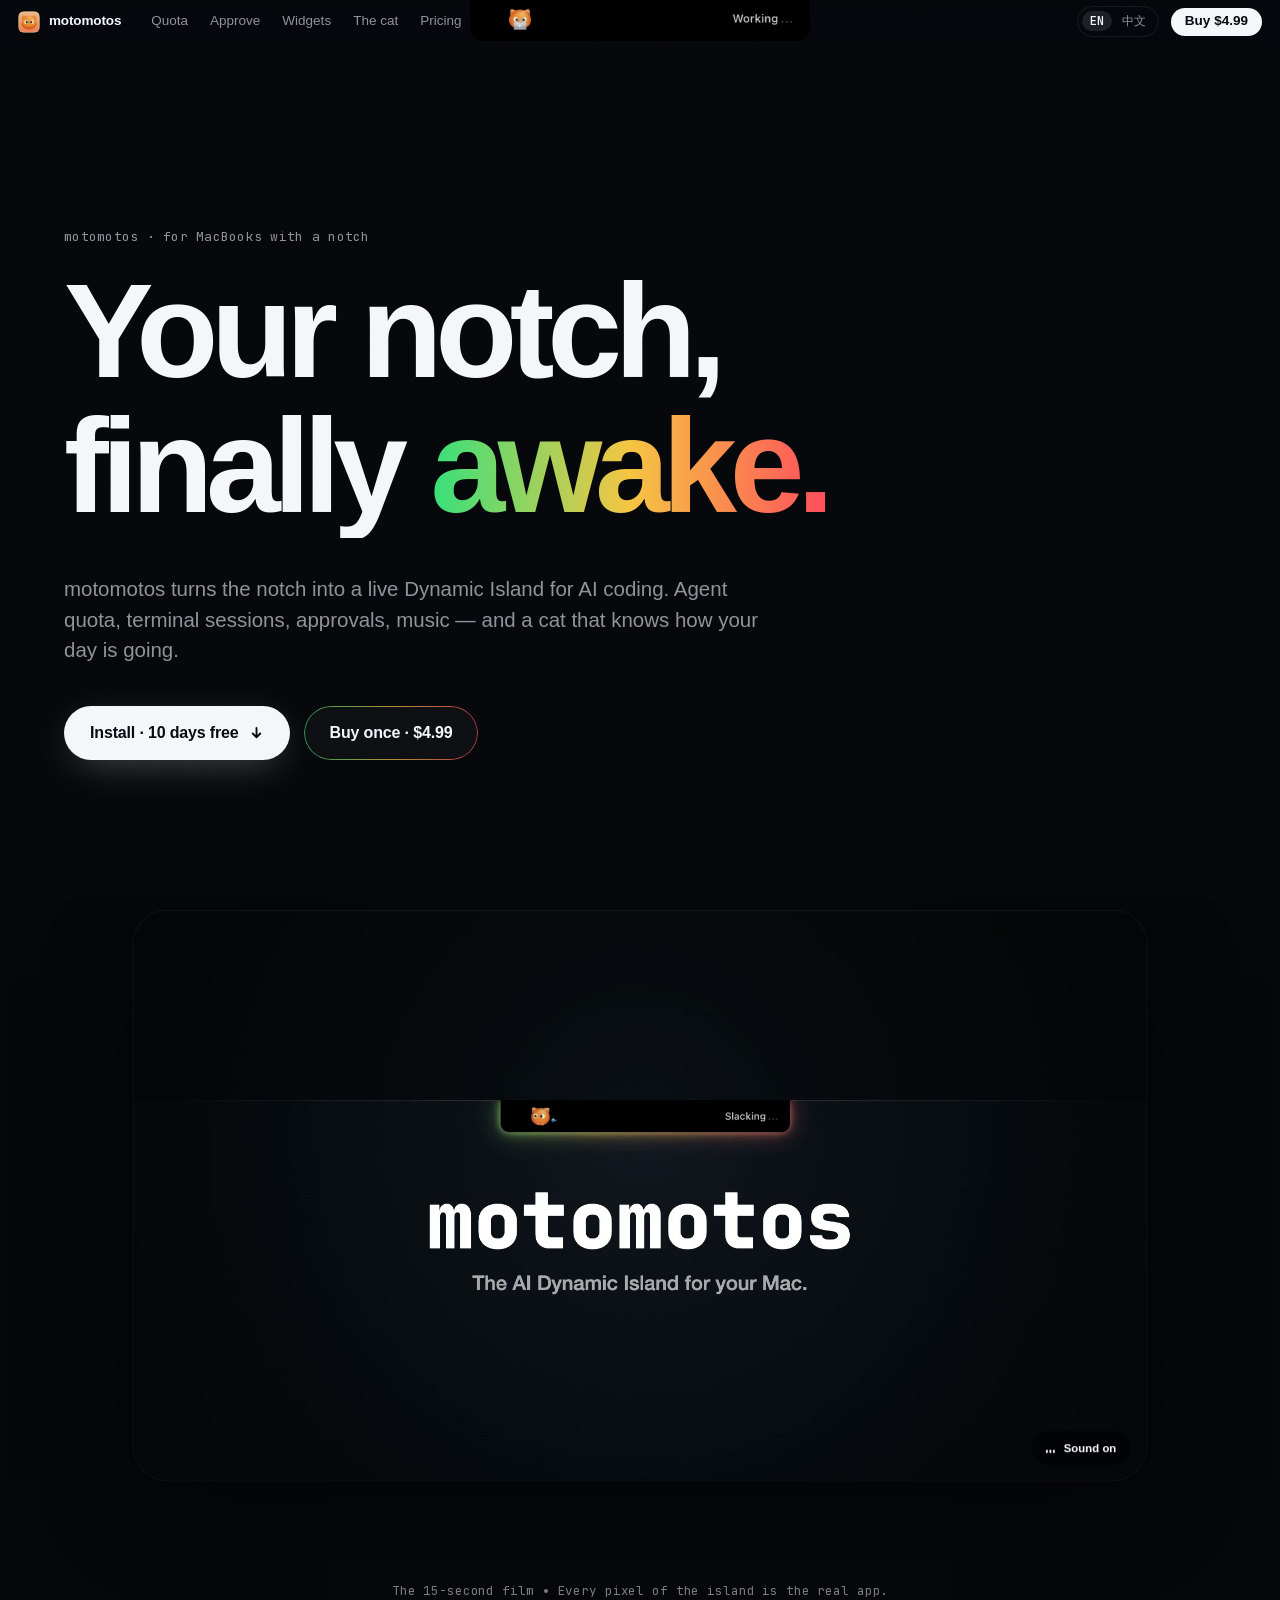
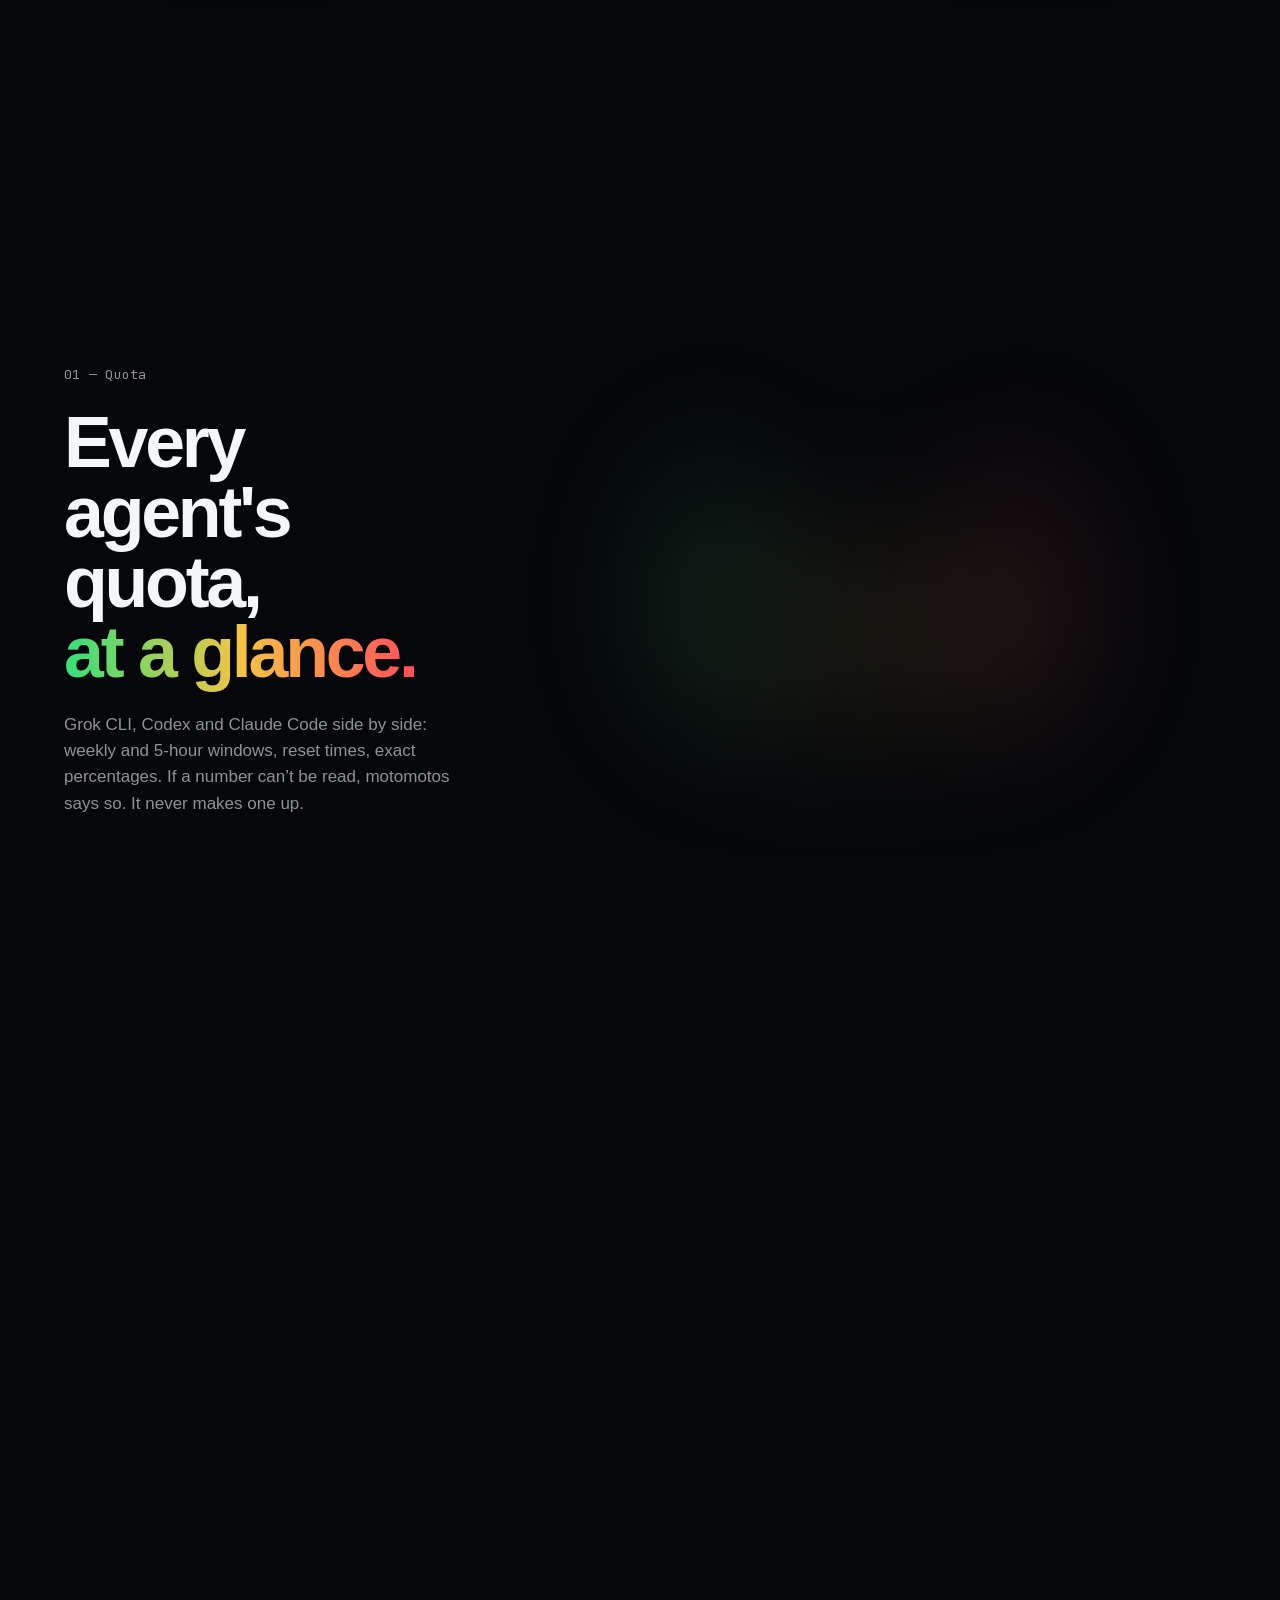
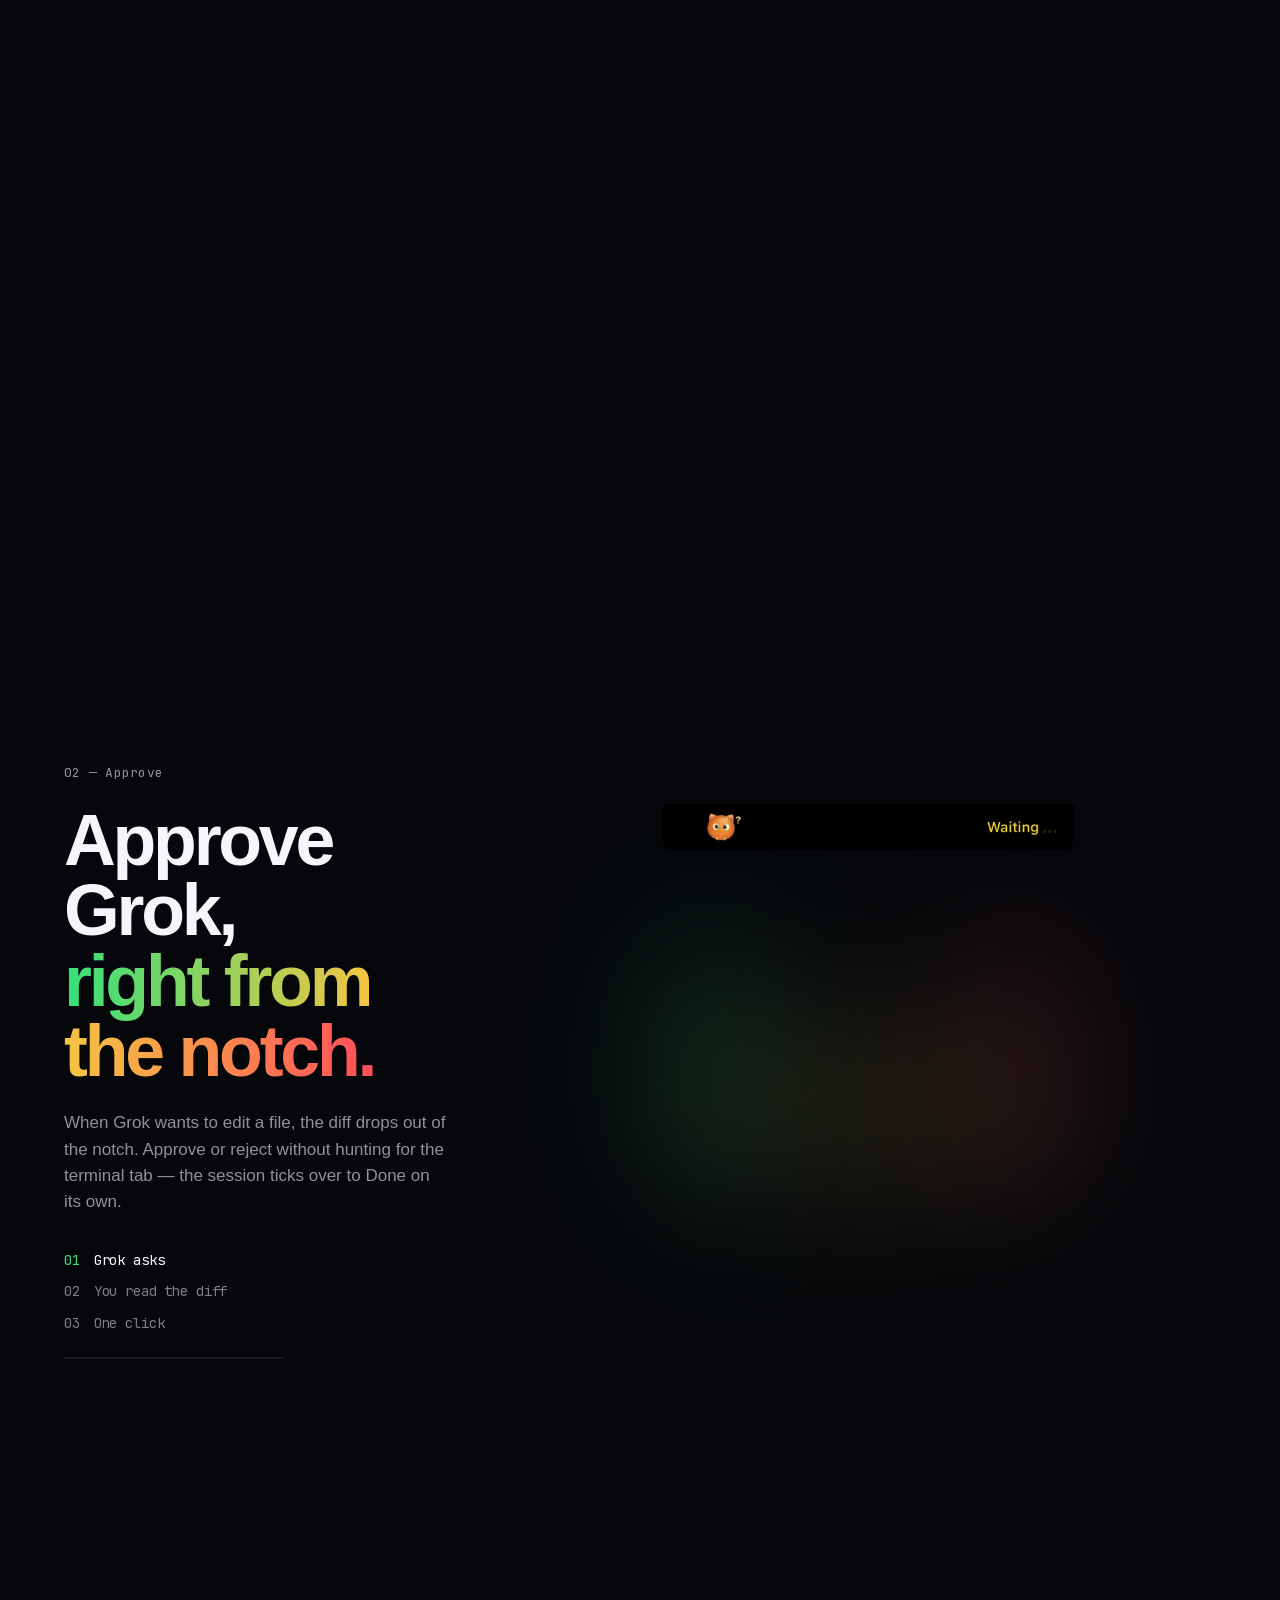
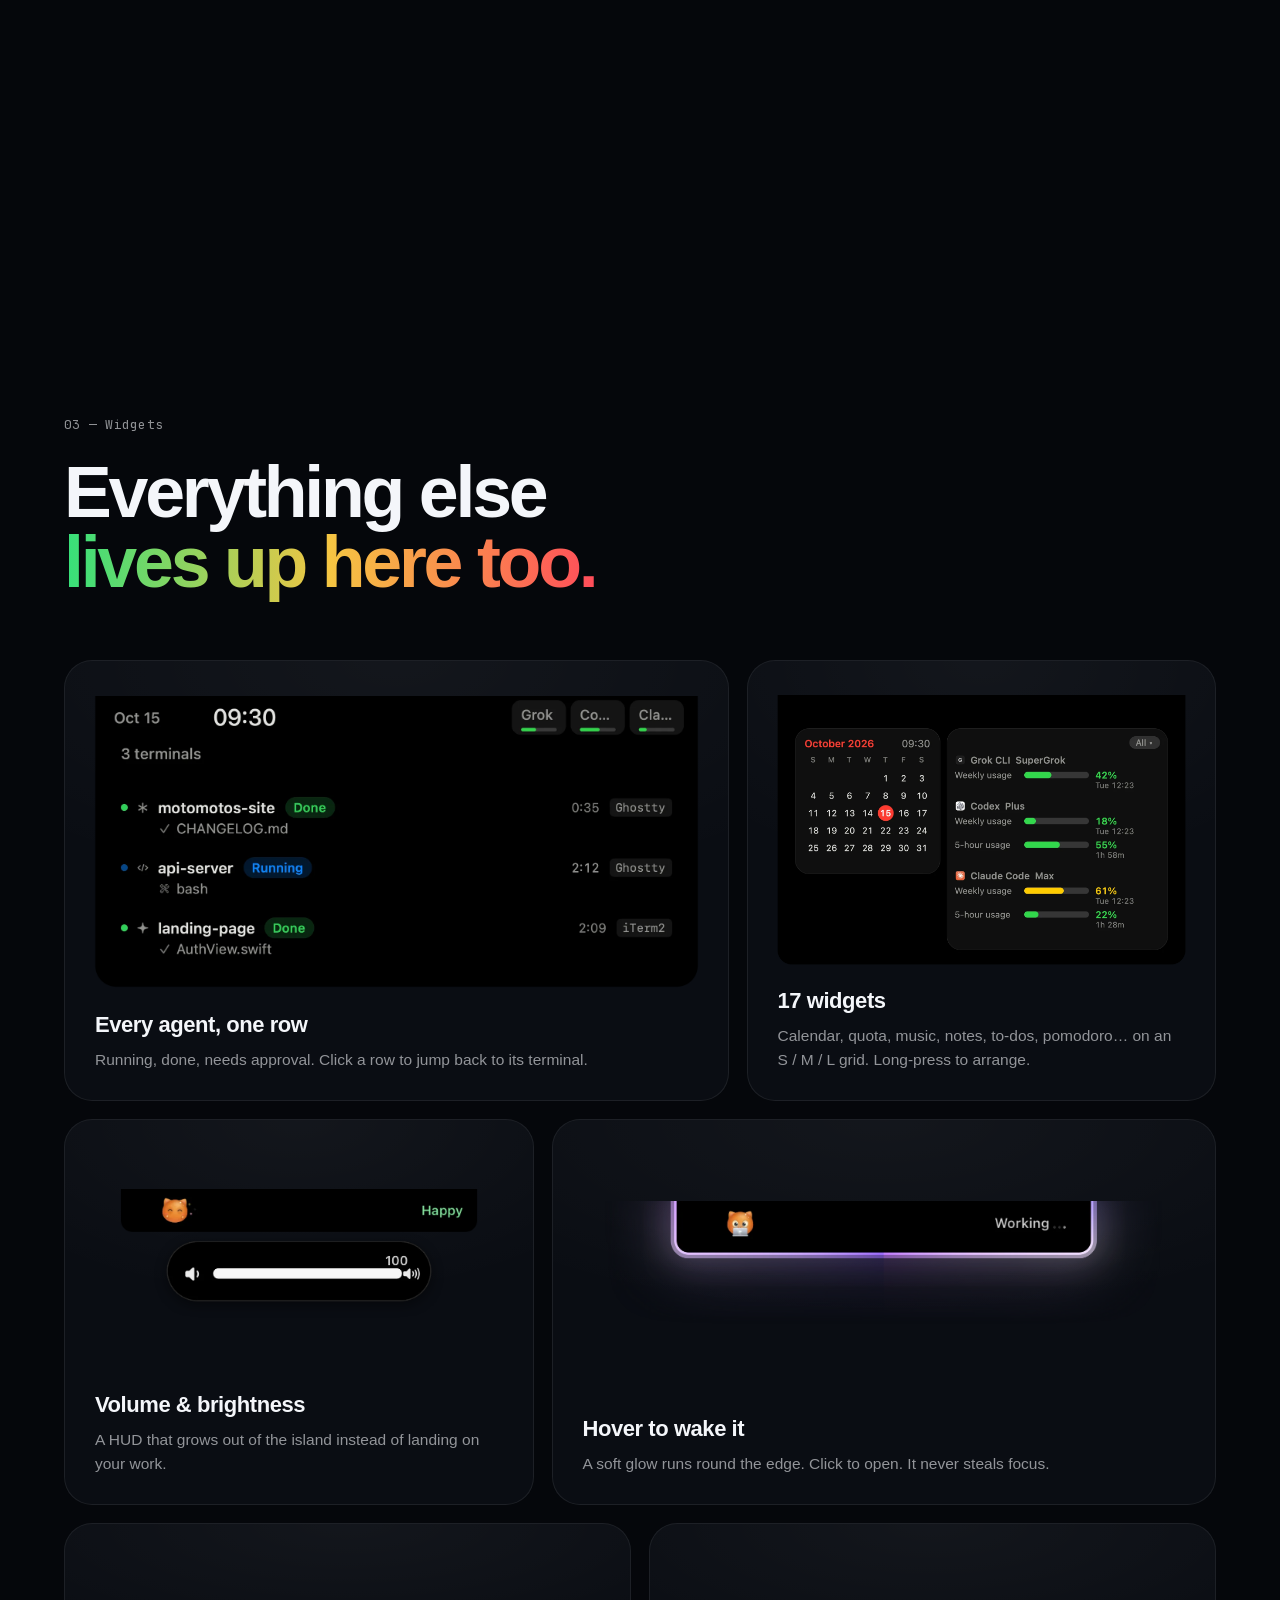
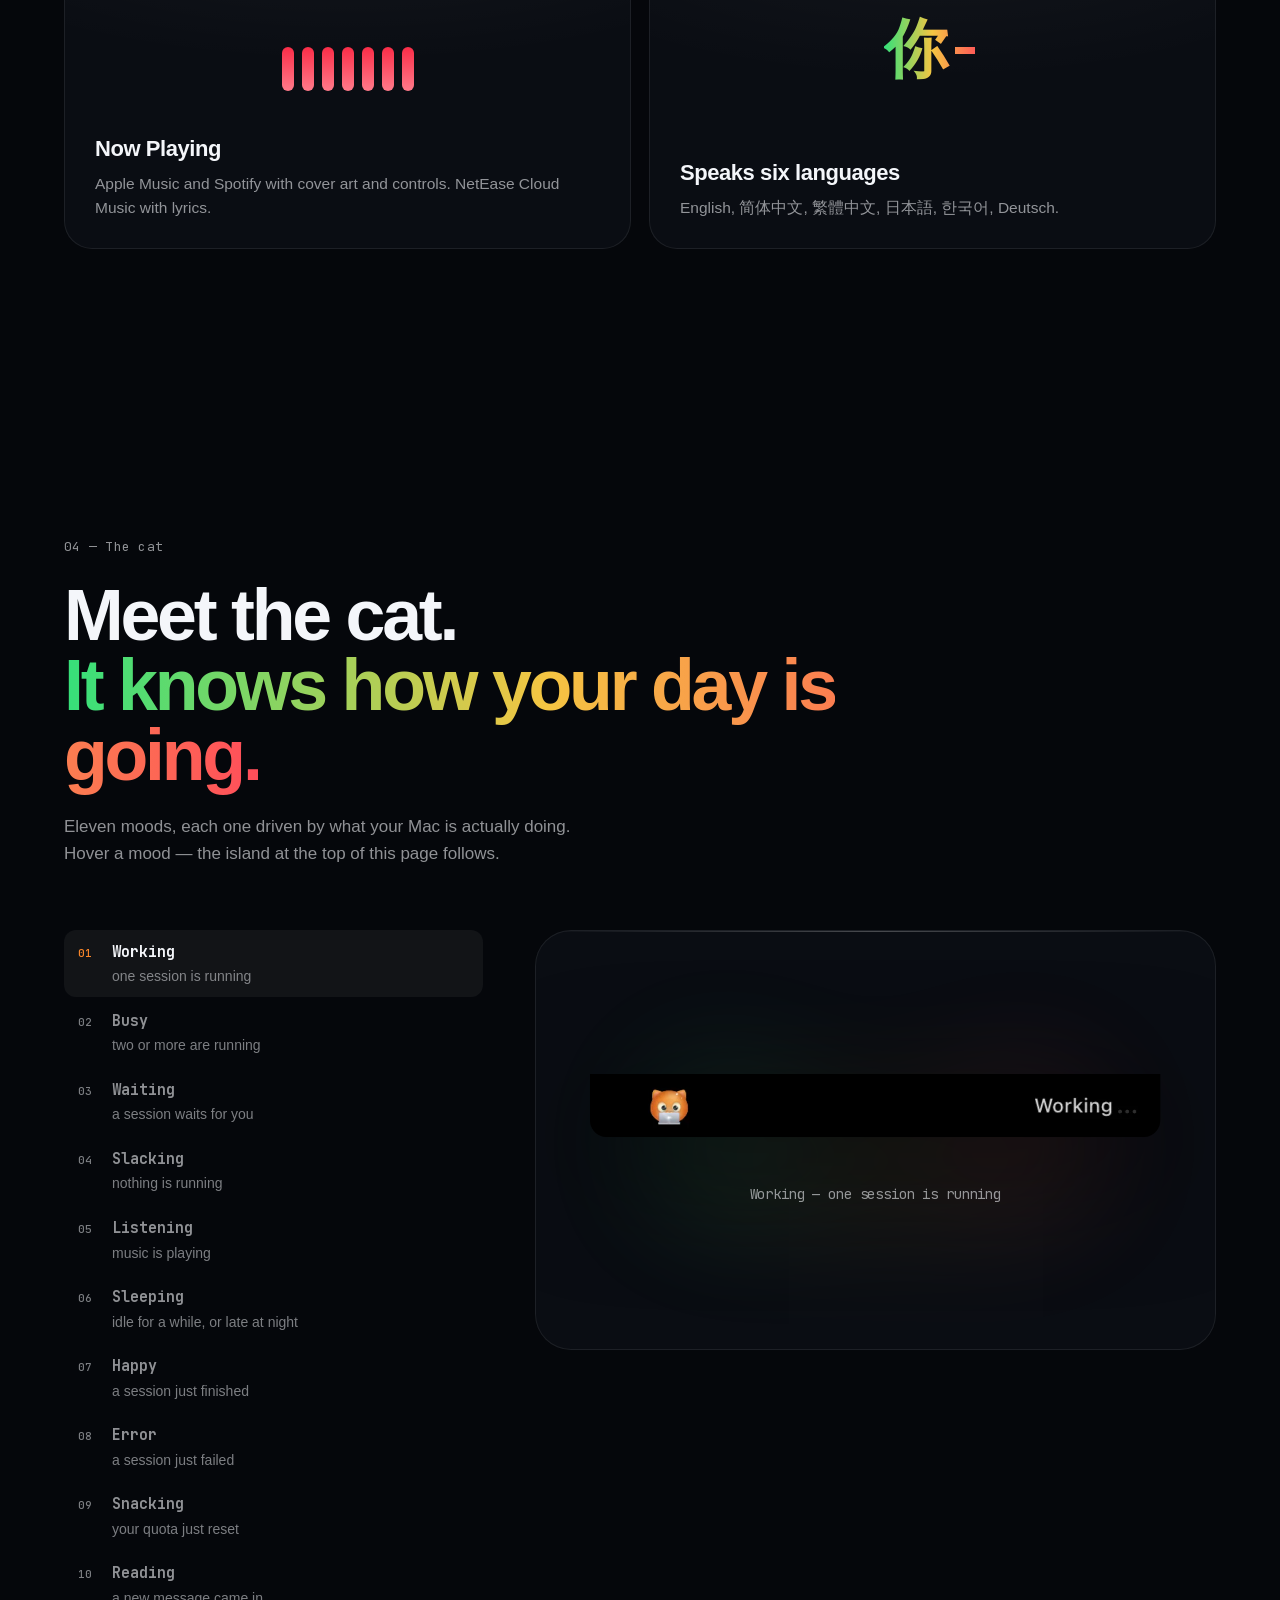
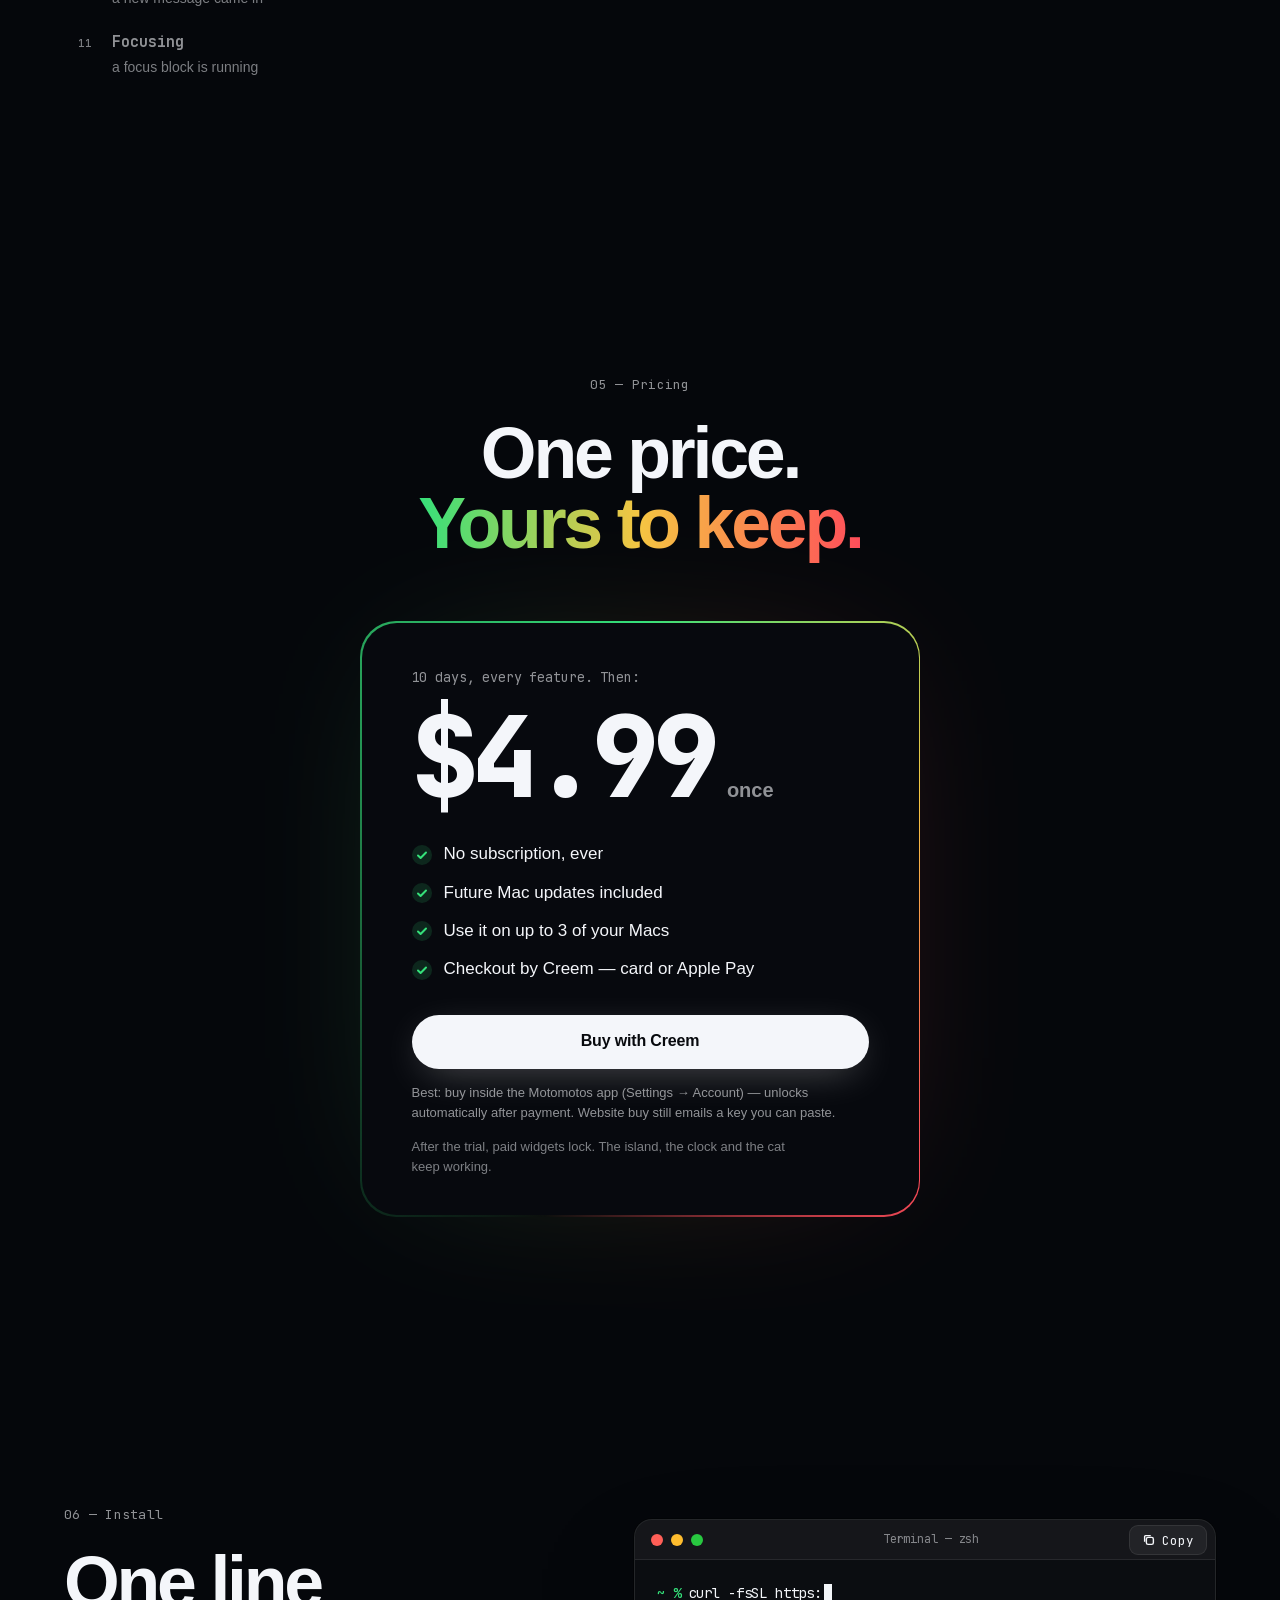
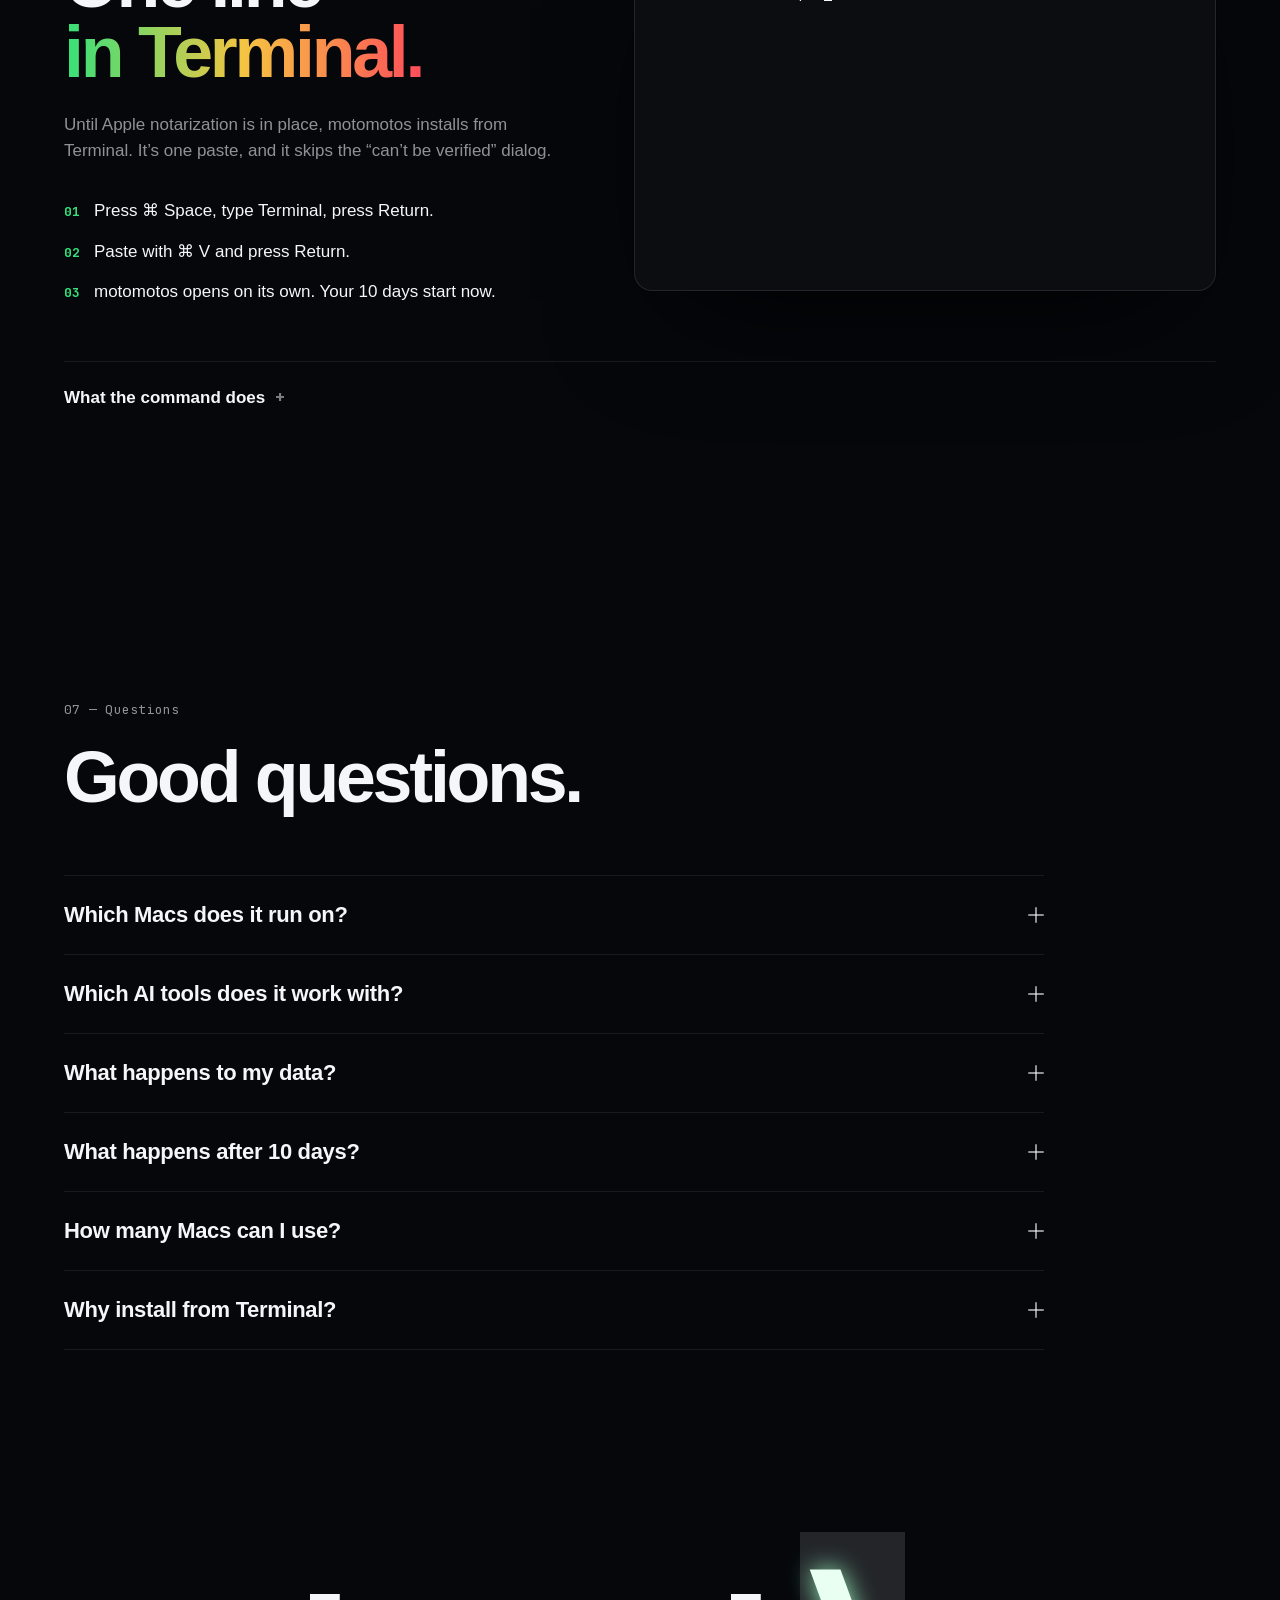
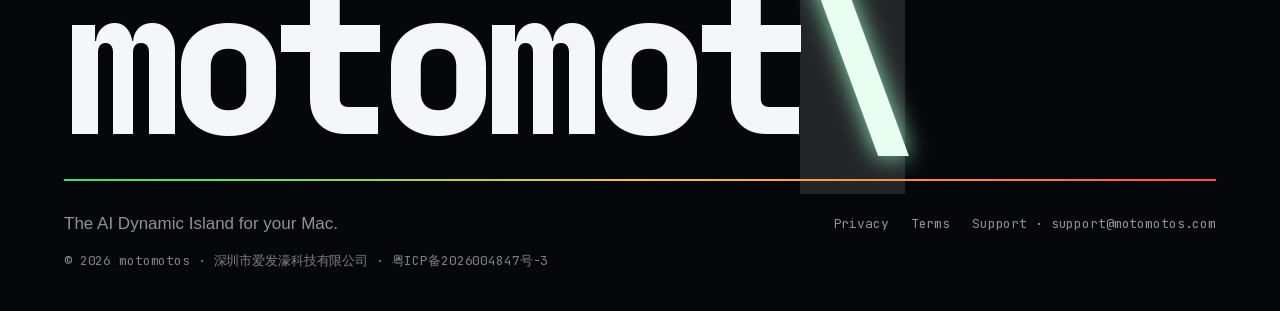
==== index.html @ a753aeac "Sync with motomotos.com as deployed on 2026-10-24 (pay modal off, region refine, install.sh) Co-Auth" ====
<!doctype html>
<html lang="en">
<head>
<meta charset="utf-8">
<meta name="viewport" content="width=device-width, initial-scale=1, viewport-fit=cover">
<title>motomotos — the AI Dynamic Island for your Mac</title>
<meta name="description" content="motomotos turns the MacBook notch into a live Dynamic Island for AI coding: agent quota, sessions, approvals, music and a cat. 10 days free, then $4.99 once.">
<meta name="theme-color" content="#05070B">
<meta property="og:title" content="motomotos — the AI Dynamic Island for your Mac">
<meta property="og:description" content="Agent quota, sessions, approvals, music and a cat — in your MacBook notch.">
<meta property="og:image" content="/assets/film/poster.jpg">
<link rel="icon" href="/assets/favicon.png">
<link rel="apple-touch-icon" href="/assets/icon-256.png">
<link rel="preload" href="/assets/fonts/jb3.woff2" as="font" type="font/woff2" crossorigin>
<link rel="stylesheet" href="/assets/fonts/jb.css">
<link rel="stylesheet" href="/css/site.css?v=202610241221">
</head>
<body>
<div class="grain" aria-hidden="true"></div>

<!-- the site's menu bar: logo · notch · links, like a Mac -->
<header class="menubar" id="menubar">
  <a class="brand" href="#top" aria-label="motomotos">
    <img src="/assets/icon-256.png" alt="" width="22" height="22"><span>motomotos</span>
  </a>
  <nav class="links" aria-label="Sections">
    <a href="#quota" data-t="nav.quota">Quota</a>
    <a href="#approve" data-t="nav.approve">Approve</a>
    <a href="#widgets" data-t="nav.widgets">Widgets</a>
    <a href="#cat" data-t="nav.cat">The cat</a>
    <a href="#pricing" data-t="nav.pricing">Pricing</a>
  </nav>
  <div class="bar-right">
    <button class="lang" id="lang" type="button" aria-label="Language"><span data-l="overseas">EN</span><span data-l="cn">中文</span></button>
    <a class="pill pill-buy" href="#pricing" data-t="nav.buy">Buy · $4.99</a>
  </div>
</header>

<!-- the notch: real app frames, follows the section you're in; hover opens it -->
<div class="notch" id="notch" aria-label="motomotos island">
  <div class="notch-shape" id="notchShape">
    <img class="notch-mood" id="notchMood" alt="" draggable="false">
    <div class="notch-menu" id="notchMenu">
      <a href="#quota"><i style="--c:var(--g)"></i><span data-t="nav.quota">Quota</span></a>
      <a href="#approve"><i style="--c:var(--y)"></i><span data-t="nav.approve">Approve</span></a>
      <a href="#widgets"><i style="--c:var(--r)"></i><span data-t="nav.widgets">Widgets</span></a>
      <a href="#cat"><i style="--c:var(--o)"></i><span data-t="nav.cat">The cat</span></a>
      <a href="#pricing"><i style="--c:var(--g)"></i><span data-t="nav.pricing">Pricing</span></a>
      <a href="#install"><i style="--c:var(--y)"></i><span data-t="nav.install">Install</span></a>
      <a href="#" id="notchLang" class="notch-lang"><i style="--c:#fff"></i><span>中文</span></a>
      <a href="#pricing" class="notch-buy" data-t="nav.buy">Buy · $4.99</a>
    </div>
  </div>
</div>
<canvas class="intro" id="intro" aria-hidden="true"></canvas>

<main id="top">

  <!-- HERO -->
  <section class="hero" id="hero">
    <p class="eyebrow mono reveal" data-t="hero.eyebrow">motomotos · for MacBooks with a notch</p>
    <h1 class="display" id="heroTitle">
      <span class="line"><span class="w" data-t="hero.l1">Your notch,</span></span>
      <span class="line"><span class="w" data-t="hero.l2">finally</span> <span class="w grad" data-t="hero.l3">awake.</span></span>
    </h1>
    <p class="lede reveal" data-t="hero.sub"></p>
    <div class="ctas reveal">
      <a class="btn btn-primary" href="#install"><span data-t="hero.cta1">Install · 10 days free</span><svg viewBox="0 0 16 16" aria-hidden="true"><path d="M8 2v10m0 0l-4-4m4 4l4-4" /></svg></a>
      <a class="btn btn-ghost" href="#pricing" data-t="hero.cta2">Buy once · $4.99</a>
    </div>
    <p class="meta mono reveal" data-t="hero.meta">macOS 13+ · Apple silicon · 6 languages</p>

    <figure class="film" id="film">
      <div class="film-frame" id="filmFrame">
        <video id="filmVideo" src="/assets/film/launch.mp4" poster="/assets/film/poster.jpg" muted loop playsinline preload="metadata"></video>
        <button class="sound" id="sound" type="button"><span class="eq"><i></i><i></i><i></i></span><span data-t="film.sound">Sound on</span></button>
      </div>
      <figcaption class="mono"><span data-t="film.label">The 15-second film</span><span class="dot"></span><span data-t="film.note">Every pixel of the island is the real app.</span></figcaption>
    </figure>
  </section>

  <!-- QUOTA -->
  <section class="scene" id="quota" data-mood="busy" style="--len: 230vh">
    <div class="sticky">
      <div class="copy">
        <p class="eyebrow mono" data-t="quota.eyebrow">01 — Quota</p>
        <h2 class="h2" data-th="quota.h"></h2>
        <p class="body" data-t="quota.p"></p>
      </div>
      <div class="stage quota-stage" id="quotaStage">
        <div class="tri-glow" id="quotaGlow"></div>
        <div class="q-island" id="qIsland"><img id="qPill" alt=""></div>
        <img class="q-card" id="qCard" alt="motomotos quota card">
        <svg class="q-lines" id="qLines" aria-hidden="true"></svg>
        <div class="callout" data-i="0" style="--c:var(--g)"><b data-t="quota.c1n"></b><span data-t="quota.c1v"></span></div>
        <div class="callout" data-i="1" style="--c:var(--y)"><b data-t="quota.c2n"></b><span data-t="quota.c2v"></span></div>
        <div class="callout" data-i="2" style="--c:var(--r)"><b data-t="quota.c3n"></b><span data-t="quota.c3v"></span></div>
      </div>
    </div>
  </section>

  <!-- APPROVE -->
  <section class="scene" id="approve" data-mood="waiting" style="--len: 320vh">
    <div class="sticky">
      <div class="copy">
        <p class="eyebrow mono" data-t="approve.eyebrow">02 — Approve</p>
        <h2 class="h2" data-th="approve.h"></h2>
        <p class="body" data-t="approve.p"></p>
        <ol class="steps mono" id="steps">
          <li><span>01</span><span data-t="approve.step1"></span></li>
          <li><span>02</span><span data-t="approve.step2"></span></li>
          <li><span>03</span><span data-t="approve.step3"></span></li>
        </ol>
        <div class="progress"><i id="approveBar"></i></div>
      </div>
      <div class="stage seq-stage">
        <div class="tri-glow soft" id="seqGlow"></div>
        <canvas id="seq" aria-label="motomotos approval card"></canvas>
      </div>
    </div>
  </section>

  <!-- WIDGETS -->
  <section class="block" id="widgets" data-mood="music">
    <div class="block-head">
      <p class="eyebrow mono reveal" data-t="widgets.eyebrow">03 — Widgets</p>
      <h2 class="h2 reveal" data-th="widgets.h"></h2>
    </div>
    <div class="bento">
      <article class="card c-term reveal"><div class="shot"><img data-src="ui/terminals.webp" alt=""></div><div class="card-text"><h3 data-t="w.term.h"></h3><p data-t="w.term.p"></p></div></article>
      <article class="card c-grid reveal"><div class="shot"><img data-src="ui/calendar.webp" alt=""></div><div class="card-text"><h3 data-t="w.grid.h"></h3><p data-t="w.grid.p"></p></div></article>
      <article class="card c-hud reveal"><div class="shot"><img data-src="ui/hud.webp" alt=""></div><div class="card-text"><h3 data-t="w.hud.h"></h3><p data-t="w.hud.p"></p></div></article>
      <article class="card c-hover reveal"><div class="shot"><img data-src="ui/hover.webp" alt=""></div><div class="card-text"><h3 data-t="w.hover.h"></h3><p data-t="w.hover.p"></p></div></article>
      <article class="card c-music reveal"><div class="shot music-shot" aria-hidden="true"><div class="eqbig"><i></i><i></i><i></i><i></i><i></i><i></i><i></i></div></div><div class="card-text"><h3 data-t="w.music.h"></h3><p data-t="w.music.p"></p></div></article>
      <article class="card c-lang reveal"><div class="shot lang-shot" aria-hidden="true"><span class="hello mono" id="hello">Hello</span></div><div class="card-text"><h3 data-t="w.lang.h"></h3><p data-t="w.lang.p"></p></div></article>
    </div>
  </section>

  <!-- CAT -->
  <section class="block cat" id="cat" data-mood="cycle">
    <div class="block-head">
      <p class="eyebrow mono reveal" data-t="cat.eyebrow">04 — The cat</p>
      <h2 class="h2 reveal" data-th="cat.h"></h2>
      <p class="body reveal" data-t="cat.p"></p>
    </div>
    <div class="cat-wrap">
      <ul class="moods" id="moods"></ul>
      <div class="cat-stage reveal">
        <div class="tri-glow soft"></div>
        <img id="catBig" alt="">
        <p class="mono cat-caption" id="catCaption"></p>
      </div>
    </div>
  </section>

  <!-- PRICING -->
  <section class="block pricing" id="pricing" data-mood="eating">
    <div class="block-head center">
      <p class="eyebrow mono reveal" data-t="price.eyebrow">05 — Pricing</p>
      <h2 class="h2 reveal" data-th="price.h"></h2>
    </div>
    <div class="price-card reveal" id="priceCard">
      <div class="ring" aria-hidden="true"></div>
      <div class="price-inner">
        <p class="mono trial" data-t="price.trial"></p>
        <p class="amount"><span class="num mono" id="priceNum">$4.99</span><span class="unit" data-t="price.unit">once</span></p>
        <ul class="checks">
          <li data-t="price.b1"></li><li data-t="price.b2"></li><li data-t="price.b3"></li><li data-t="price.b4"></li>
        </ul>
        <a class="btn btn-primary wide" id="buyBtn" href="#" data-t="price.cta">Buy with Creem</a>
        <p class="fine" data-t="price.note"></p>
        <p class="fine dim" data-t="price.after"></p>
      </div>
    </div>
  </section>

  <!-- INSTALL -->
  <section class="block install" id="install" data-mood="focusing">
    <div class="install-grid">
      <div class="copy">
        <p class="eyebrow mono reveal" data-t="install.eyebrow">06 — Install</p>
        <h2 class="h2 reveal" data-th="install.h"></h2>
        <p class="body reveal" data-t="install.p"></p>
        <ol class="howto reveal">
          <li data-t="install.s1"></li><li data-t="install.s2"></li><li data-t="install.s3"></li>
        </ol>
      </div>
      <div class="term reveal" id="term">
        <div class="term-bar"><i></i><i></i><i></i><span class="mono">Terminal — zsh</span></div>
        <div class="term-body mono">
          <div class="cmdline"><span class="ps">~ %</span> <span id="cmdTyped"></span><span class="caret"></span></div>
          <div class="out" id="termOut"></div>
        </div>
        <button class="copy-btn mono" id="copyBtn" type="button"><svg viewBox="0 0 16 16" aria-hidden="true"><rect x="5" y="5" width="8" height="8" rx="2"/><path d="M3 10V4a1 1 0 0 1 1-1h6"/></svg><span data-t="install.copy">Copy</span></button>
      </div>
    </div>
    <details class="what reveal">
      <summary data-t="install.what"></summary>
      <ul><li data-t="install.w1"></li><li data-t="install.w2"></li><li data-t="install.w3"></li><li data-t="install.w4"></li></ul>
      <p class="mono fine"><span data-t="install.http"></span> <code id="httpCmd"></code></p>
    </details>
  </section>

  <!-- FAQ -->
  <section class="block faq" id="faq" data-mood="sleeping">
    <div class="block-head">
      <p class="eyebrow mono reveal" data-t="faq.eyebrow">07 — Questions</p>
      <h2 class="h2 reveal" data-t="faq.h"></h2>
    </div>
    <div class="qa" id="qa"></div>
  </section>
</main>

<footer class="foot" id="foot" data-mood="happy">
  <div class="wordmark mono" id="wordmark" aria-label="motomotos">motomotos</div>
  <div class="gradline"></div>
  <div class="foot-row">
    <p data-t="foot.tag"></p>
    <nav class="mono">
      <a href="/privacy.html" data-t="foot.privacy">Privacy</a>
      <a href="/terms.html" data-t="foot.terms">Terms</a>
      <a id="mail" href="mailto:support@motomotos.com"><span data-t="foot.support">Support</span> · support@motomotos.com</a>
    </nav>
  </div>
  <p class="mono fine dim"><span>© 2026 motomotos</span> <span data-t="foot.company"></span> <span data-th="foot.beian"></span></p>
</footer>

<script type="module" src="/js/main.js?v=202610241221"></script>
</body>
</html>
---- assets/fonts/jb.css ----
/* cyrillic-ext */
@font-face {
  font-family: 'JetBrains Mono';
  font-style: normal;
  font-weight: 400;
  font-display: block;
  src: url(jb1.woff2) format('woff2');
  unicode-range: U+0460-052F, U+1C80-1C8A, U+20B4, U+2DE0-2DFF, U+A640-A69F, U+FE2E-FE2F;
}
/* cyrillic */
@font-face {
  font-family: 'JetBrains Mono';
  font-style: normal;
  font-weight: 400;
  font-display: block;
  src: url(jb5.woff2) format('woff2');
  unicode-range: U+0301, U+0400-045F, U+0490-0491, U+04B0-04B1, U+2116;
}
/* greek */
@font-face {
  font-family: 'JetBrains Mono';
  font-style: normal;
  font-weight: 400;
  font-display: block;
  src: url(jb4.woff2) format('woff2');
  unicode-range: U+0370-0377, U+037A-037F, U+0384-038A, U+038C, U+038E-03A1, U+03A3-03FF;
}
/* vietnamese */
@font-face {
  font-family: 'JetBrains Mono';
  font-style: normal;
  font-weight: 400;
  font-display: block;
  src: url(jb6.woff2) format('woff2');
  unicode-range: U+0102-0103, U+0110-0111, U+0128-0129, U+0168-0169, U+01A0-01A1, U+01AF-01B0, U+0300-0301, U+0303-0304, U+0308-0309, U+0323, U+0329, U+1EA0-1EF9, U+20AB;
}
/* latin-ext */
@font-face {
  font-family: 'JetBrains Mono';
  font-style: normal;
  font-weight: 400;
  font-display: block;
  src: url(jb2.woff2) format('woff2');
  unicode-range: U+0100-02BA, U+02BD-02C5, U+02C7-02CC, U+02CE-02D7, U+02DD-02FF, U+0304, U+0308, U+0329, U+1D00-1DBF, U+1E00-1E9F, U+1EF2-1EFF, U+2020, U+20A0-20AB, U+20AD-20C4, U+2113, U+2C60-2C7F, U+A720-A7FF;
}
/* latin */
@font-face {
  font-family: 'JetBrains Mono';
  font-style: normal;
  font-weight: 400;
  font-display: block;
  src: url(jb3.woff2) format('woff2');
  unicode-range: U+0000-00FF, U+0131, U+0152-0153, U+02BB-02BC, U+02C6, U+02DA, U+02DC, U+0304, U+0308, U+0329, U+2000-206F, U+20AC, U+2122, U+2191, U+2193, U+2212, U+2215, U+FEFF, U+FFFD;
}
/* cyrillic-ext */
@font-face {
  font-family: 'JetBrains Mono';
  font-style: normal;
  font-weight: 500;
  font-display: block;
  src: url(jb1.woff2) format('woff2');
  unicode-range: U+0460-052F, U+1C80-1C8A, U+20B4, U+2DE0-2DFF, U+A640-A69F, U+FE2E-FE2F;
}
/* cyrillic */
@font-face {
  font-family: 'JetBrains Mono';
  font-style: normal;
  font-weight: 500;
  font-display: block;
  src: url(jb5.woff2) format('woff2');
  unicode-range: U+0301, U+0400-045F, U+0490-0491, U+04B0-04B1, U+2116;
}
/* greek */
@font-face {
  font-family: 'JetBrains Mono';
  font-style: normal;
  font-weight: 500;
  font-display: block;
  src: url(jb4.woff2) format('woff2');
  unicode-range: U+0370-0377, U+037A-037F, U+0384-038A, U+038C, U+038E-03A1, U+03A3-03FF;
}
/* vietnamese */
@font-face {
  font-family: 'JetBrains Mono';
  font-style: normal;
  font-weight: 500;
  font-display: block;
  src: url(jb6.woff2) format('woff2');
  unicode-range: U+0102-0103, U+0110-0111, U+0128-0129, U+0168-0169, U+01A0-01A1, U+01AF-01B0, U+0300-0301, U+0303-0304, U+0308-0309, U+0323, U+0329, U+1EA0-1EF9, U+20AB;
}
/* latin-ext */
@font-face {
  font-family: 'JetBrains Mono';
  font-style: normal;
  font-weight: 500;
  font-display: block;
  src: url(jb2.woff2) format('woff2');
  unicode-range: U+0100-02BA, U+02BD-02C5, U+02C7-02CC, U+02CE-02D7, U+02DD-02FF, U+0304, U+0308, U+0329, U+1D00-1DBF, U+1E00-1E9F, U+1EF2-1EFF, U+2020, U+20A0-20AB, U+20AD-20C4, U+2113, U+2C60-2C7F, U+A720-A7FF;
}
/* latin */
@font-face {
  font-family: 'JetBrains Mono';
  font-style: normal;
  font-weight: 500;
  font-display: block;
  src: url(jb3.woff2) format('woff2');
  unicode-range: U+0000-00FF, U+0131, U+0152-0153, U+02BB-02BC, U+02C6, U+02DA, U+02DC, U+0304, U+0308, U+0329, U+2000-206F, U+20AC, U+2122, U+2191, U+2193, U+2212, U+2215, U+FEFF, U+FFFD;
}
/* cyrillic-ext */
@font-face {
  font-family: 'JetBrains Mono';
  font-style: normal;
  font-weight: 700;
  font-display: block;
  src: url(jb1.woff2) format('woff2');
  unicode-range: U+0460-052F, U+1C80-1C8A, U+20B4, U+2DE0-2DFF, U+A640-A69F, U+FE2E-FE2F;
}
/* cyrillic */
@font-face {
  font-family: 'JetBrains Mono';
  font-style: normal;
  font-weight: 700;
  font-display: block;
  src: url(jb5.woff2) format('woff2');
  unicode-range: U+0301, U+0400-045F, U+0490-0491, U+04B0-04B1, U+2116;
}
/* greek */
@font-face {
  font-family: 'JetBrains Mono';
  font-style: normal;
  font-weight: 700;
  font-display: block;
  src: url(jb4.woff2) format('woff2');
  unicode-range: U+0370-0377, U+037A-037F, U+0384-038A, U+038C, U+038E-03A1, U+03A3-03FF;
}
/* vietnamese */
@font-face {
  font-family: 'JetBrains Mono';
  font-style: normal;
  font-weight: 700;
  font-display: block;
  src: url(jb6.woff2) format('woff2');
  unicode-range: U+0102-0103, U+0110-0111, U+0128-0129, U+0168-0169, U+01A0-01A1, U+01AF-01B0, U+0300-0301, U+0303-0304, U+0308-0309, U+0323, U+0329, U+1EA0-1EF9, U+20AB;
}
/* latin-ext */
@font-face {
  font-family: 'JetBrains Mono';
  font-style: normal;
  font-weight: 700;
  font-display: block;
  src: url(jb2.woff2) format('woff2');
  unicode-range: U+0100-02BA, U+02BD-02C5, U+02C7-02CC, U+02CE-02D7, U+02DD-02FF, U+0304, U+0308, U+0329, U+1D00-1DBF, U+1E00-1E9F, U+1EF2-1EFF, U+2020, U+20A0-20AB, U+20AD-20C4, U+2113, U+2C60-2C7F, U+A720-A7FF;
}
/* latin */
@font-face {
  font-family: 'JetBrains Mono';
  font-style: normal;
  font-weight: 700;
  font-display: block;
  src: url(jb3.woff2) format('woff2');
  unicode-range: U+0000-00FF, U+0131, U+0152-0153, U+02BB-02BC, U+02C6, U+02DA, U+02DC, U+0304, U+0308, U+0329, U+2000-206F, U+20AC, U+2122, U+2191, U+2193, U+2212, U+2215, U+FEFF, U+FFFD;
}
/* cyrillic-ext */
@font-face {
  font-family: 'JetBrains Mono';
  font-style: normal;
  font-weight: 800;
  font-display: block;
  src: url(jb1.woff2) format('woff2');
  unicode-range: U+0460-052F, U+1C80-1C8A, U+20B4, U+2DE0-2DFF, U+A640-A69F, U+FE2E-FE2F;
}
/* cyrillic */
@font-face {
  font-family: 'JetBrains Mono';
  font-style: normal;
  font-weight: 800;
  font-display: block;
  src: url(jb5.woff2) format('woff2');
  unicode-range: U+0301, U+0400-045F, U+0490-0491, U+04B0-04B1, U+2116;
}
/* greek */
@font-face {
  font-family: 'JetBrains Mono';
  font-style: normal;
  font-weight: 800;
  font-display: block;
  src: url(jb4.woff2) format('woff2');
  unicode-range: U+0370-0377, U+037A-037F, U+0384-038A, U+038C, U+038E-03A1, U+03A3-03FF;
}
/* vietnamese */
@font-face {
  font-family: 'JetBrains Mono';
  font-style: normal;
  font-weight: 800;
  font-display: block;
  src: url(jb6.woff2) format('woff2');
  unicode-range: U+0102-0103, U+0110-0111, U+0128-0129, U+0168-0169, U+01A0-01A1, U+01AF-01B0, U+0300-0301, U+0303-0304, U+0308-0309, U+0323, U+0329, U+1EA0-1EF9, U+20AB;
}
/* latin-ext */
@font-face {
  font-family: 'JetBrains Mono';
  font-style: normal;
  font-weight: 800;
  font-display: block;
  src: url(jb2.woff2) format('woff2');
  unicode-range: U+0100-02BA, U+02BD-02C5, U+02C7-02CC, U+02CE-02D7, U+02DD-02FF, U+0304, U+0308, U+0329, U+1D00-1DBF, U+1E00-1E9F, U+1EF2-1EFF, U+2020, U+20A0-20AB, U+20AD-20C4, U+2113, U+2C60-2C7F, U+A720-A7FF;
}
/* latin */
@font-face {
  font-family: 'JetBrains Mono';
  font-style: normal;
  font-weight: 800;
  font-display: block;
  src: url(jb3.woff2) format('woff2');
  unicode-range: U+0000-00FF, U+0131, U+0152-0153, U+02BB-02BC, U+02C6, U+02DA, U+02DC, U+0304, U+0308, U+0329, U+2000-206F, U+20AC, U+2122, U+2191, U+2193, U+2212, U+2215, U+FEFF, U+FFFD;
}
---- css/site.css ----
:root {
  --bg: #05070B;
  --bg2: #0A0D13;
  --line: rgba(255, 255, 255, 0.08);
  --text: #F4F6FA;
  --muted: rgba(244, 246, 250, 0.58);
  --dim: rgba(244, 246, 250, 0.5);
  --g: #35E07A;
  --y: #F5C542;
  --r: #FF4D5A;
  --o: #F8862A;
  --tri: linear-gradient(90deg, var(--g), var(--y) 50%, var(--r));
  --sans: -apple-system, "SF Pro Display", "SF Pro Text", "PingFang SC", "Hiragino Sans GB", "Helvetica Neue", "Segoe UI", sans-serif;
  --mono: "JetBrains Mono", "SF Mono", ui-monospace, Menlo, "PingFang SC", monospace;
  --ease: cubic-bezier(0.22, 1, 0.36, 1);
  --pad: clamp(20px, 5vw, 72px);
  color-scheme: dark;
}
* { box-sizing: border-box; }
html { scroll-behavior: smooth; -webkit-text-size-adjust: 100%; }
body {
  margin: 0; background: var(--bg); color: var(--text); font-family: var(--sans);
  font-size: 17px; line-height: 1.55; -webkit-font-smoothing: antialiased; overflow-x: hidden;
}
html[lang="zh-CN"] body { font-size: 16px; }
img { max-width: 100%; display: block; }
a { color: inherit; text-decoration: none; }
.mono { font-family: var(--mono); letter-spacing: -0.01em; }
::selection { background: rgba(53, 224, 122, 0.35); }

.grain {
  position: fixed; inset: 0; pointer-events: none; z-index: 100; opacity: 0.05; mix-blend-mode: overlay;
  background-image: url("data:image/svg+xml,%3Csvg xmlns='http://www.w3.org/2000/svg' width='160' height='160'%3E%3Cfilter id='n'%3E%3CfeTurbulence type='fractalNoise' baseFrequency='0.9' numOctaves='2' stitchTiles='stitch'/%3E%3C/filter%3E%3Crect width='100%25' height='100%25' filter='url(%23n)'/%3E%3C/svg%3E");
}

/* ---------- menu bar + notch ---------- */
.menubar {
  position: fixed; top: 0; left: 0; right: 0; z-index: 50; height: 44px;
  padding-top: env(safe-area-inset-top, 0px);
  display: flex; align-items: center; justify-content: space-between; padding-inline: 18px;
  font-size: 13.5px; font-weight: 500;
  background: linear-gradient(rgba(5, 7, 11, 0.86), rgba(5, 7, 11, 0.55));
  backdrop-filter: blur(18px) saturate(140%); -webkit-backdrop-filter: blur(18px) saturate(140%);
  border-bottom: 1px solid transparent;
  transition: border-color 0.4s var(--ease);
}
.menubar.scrolled { border-bottom-color: var(--line); }
.brand { display: flex; align-items: center; gap: 9px; font-weight: 650; letter-spacing: -0.01em; }
.brand img { border-radius: 6px; }
.links { display: flex; gap: 22px; margin-left: 30px; margin-right: auto; }
.links a { color: var(--muted); transition: color 0.2s; }
.links a:hover, .links a.on { color: var(--text); }
.bar-right { display: flex; align-items: center; gap: 12px; }
.lang {
  font: 500 12px var(--mono); color: var(--muted); background: none; border: 1px solid var(--line);
  border-radius: 99px; padding: 4px 4px; display: flex; gap: 2px; cursor: pointer;
}
.lang span { padding: 2px 8px; border-radius: 99px; transition: background 0.25s, color 0.25s; }
.lang span.on { background: rgba(255, 255, 255, 0.1); color: var(--text); }
.pill { display: inline-flex; align-items: center; height: 28px; padding: 0 14px; border-radius: 99px; font-weight: 600; }
.pill-buy { background: var(--text); color: #07090d; transition: transform 0.25s var(--ease); }
.pill-buy:hover { transform: scale(1.04); }
.pill-buy .long { margin-right: 0.3em; }

.notch {
  position: fixed; top: 0; left: 50%; transform: translateX(-50%); z-index: 60;
  padding-top: env(safe-area-inset-top, 0px);
}
.notch-shape {
  position: relative; background: #000; overflow: hidden;
  width: var(--nw, 330px); height: 41px; border-radius: 0 0 14px 14px;
  transition: width 0.52s var(--ease), height 0.52s var(--ease), border-radius 0.52s var(--ease), box-shadow 0.5s var(--ease);
  box-shadow: 0 0 0 0 rgba(0, 0, 0, 0);
}
.notch-mood { position: absolute; top: 0; left: 50%; transform: translateX(-50%); height: 41px; width: auto; max-width: none; transition: opacity 0.18s; }
.notch.open .notch-shape {
  width: 420px; height: 318px; border-radius: 0 0 30px 30px;
  box-shadow: 0 30px 80px rgba(0, 0, 0, 0.6), 0 0 0 1px rgba(255, 255, 255, 0.05);
}
.notch-menu {
  position: absolute; top: 52px; left: 20px; right: 20px; display: grid; grid-template-columns: 1fr 1fr; gap: 8px;
  opacity: 0; transform: translateY(-6px); transition: opacity 0.2s, transform 0.4s var(--ease); pointer-events: none;
}
.notch.open .notch-menu { opacity: 1; transform: none; pointer-events: auto; transition-delay: 0.12s; }
.notch-menu a {
  display: flex; align-items: center; gap: 10px; height: 44px; padding: 0 14px; border-radius: 14px;
  background: rgba(255, 255, 255, 0.06); font-size: 14px; font-weight: 600; transition: background 0.2s;
}
.notch-menu a:hover { background: rgba(255, 255, 255, 0.12); }
.notch-menu .notch-buy { grid-column: 1 / -1; justify-content: center; background: var(--text); color: #07090d; }
.notch-menu .notch-buy:hover { background: #fff; }
.notch-menu i { width: 7px; height: 7px; border-radius: 50%; background: var(--c); box-shadow: 0 0 10px var(--c); }
.notch.glow .notch-shape { box-shadow: 0 6px 30px -6px rgba(53, 224, 122, 0.45), 0 6px 40px -10px rgba(255, 77, 90, 0.4); }

.intro { position: fixed; inset: 0; width: 100vw; height: 100vh; z-index: 70; pointer-events: none; }

/* ---------- type ---------- */
.eyebrow { font-size: 13px; color: var(--muted); letter-spacing: 0.02em; margin: 0 0 22px; }
.display {
  font-size: clamp(56px, 10.5vw, 168px); line-height: 0.92; letter-spacing: -0.055em; font-weight: 700; margin: 0;
}
html[lang="zh-CN"] .display { letter-spacing: -0.03em; line-height: 1.02; }
.display .line { display: block; overflow: hidden; padding-bottom: 0.08em; }
.display .w { display: inline-block; transform: translateY(105%); transition: transform 1.1s var(--ease); }
.display.in .w { transform: none; }
.grad { background: var(--tri); -webkit-background-clip: text; background-clip: text; color: transparent; }
.h2 { font-size: clamp(38px, 5.6vw, 84px); line-height: 0.98; letter-spacing: -0.045em; font-weight: 700; margin: 0 0 24px; }
html[lang="zh-CN"] .h2 { letter-spacing: -0.02em; line-height: 1.12; font-size: clamp(34px, 4.3vw, 66px); }
.h2 em, .display em { font-style: normal; background: var(--tri); -webkit-background-clip: text; background-clip: text; color: transparent; }
.body { color: var(--muted); max-width: 30em; margin: 0; }
.display, .h2, .card h3, .qa-item button span { text-wrap: balance; }
p, li, .body, .lede, .fine, .callout span { text-wrap: pretty; }
.lede { font-size: clamp(18px, 1.6vw, 22px); color: var(--muted); max-width: 34em; margin: 36px 0 0; line-height: 1.5; }
.fine { font-size: 13px; color: var(--muted); margin: 14px 0 0; }
.dim { color: var(--dim); }

/* reveal on scroll */
.reveal { opacity: 0; transform: translateY(28px); transition: opacity 0.9s var(--ease), transform 1.1s var(--ease); transition-delay: var(--d, 0s); }
.reveal.in { opacity: 1; transform: none; }

/* ---------- buttons ---------- */
.btn {
  display: inline-flex; align-items: center; justify-content: center; gap: 10px; height: 54px; padding: 0 26px; border-radius: 99px;
  font-weight: 650; font-size: 16px; letter-spacing: -0.01em; position: relative; transition: transform 0.35s var(--ease), box-shadow 0.35s var(--ease), background 0.3s;
}
.btn svg { width: 15px; height: 15px; fill: none; stroke: currentColor; stroke-width: 2; stroke-linecap: round; stroke-linejoin: round; }
.btn-primary { background: var(--text); color: #07090d; box-shadow: 0 10px 40px -12px rgba(255, 255, 255, 0.35); }
.btn-primary:hover { transform: translateY(-2px); box-shadow: 0 16px 50px -12px rgba(255, 255, 255, 0.45); }
.btn-ghost { color: var(--text); background: rgba(255, 255, 255, 0.03); }
.btn-ghost::before {
  content: ""; position: absolute; inset: 0; border-radius: inherit; padding: 1px; background: var(--tri);
  -webkit-mask: linear-gradient(#000 0 0) content-box, linear-gradient(#000 0 0); -webkit-mask-composite: xor; mask-composite: exclude; opacity: 0.7;
}
.btn-ghost:hover { background: rgba(255, 255, 255, 0.07); transform: translateY(-2px); }
.btn.wide { width: 100%; }
.btn[aria-disabled="true"] { background: rgba(255, 255, 255, 0.08); color: var(--muted); box-shadow: none; pointer-events: none; }

/* ---------- hero ---------- */
.hero { padding: calc(23vh + 20px) var(--pad) 120px; max-width: 1440px; margin: 0 auto; }
.ctas { display: flex; flex-wrap: wrap; gap: 14px; margin-top: 40px; }
.meta { font-size: 12.5px; color: var(--dim); margin-top: 22px; }
.film { margin: 110px 0 0; }
.film-frame {
  position: relative; border-radius: calc(28px * var(--fr, 1)); overflow: hidden; background: #000;
  transform: scale(var(--fs, 0.88)); transform-origin: 50% 0; aspect-ratio: 16 / 9;
  box-shadow: 0 0 0 1px rgba(255, 255, 255, 0.06), 0 40px 120px -40px rgba(0, 0, 0, 0.9);
}
.film-frame::after {
  content: ""; position: absolute; inset: -2px; z-index: -1; border-radius: inherit; background: var(--tri);
  filter: blur(40px); opacity: var(--fg, 0);
}
.film-frame video { width: 100%; height: 100%; object-fit: cover; display: block; }
.film figcaption { display: flex; flex-wrap: wrap; align-items: center; gap: 10px; justify-content: center; margin-top: 22px; color: var(--dim); font-size: 12.5px; }
.film .dot { width: 4px; height: 4px; border-radius: 50%; background: var(--dim); }
.sound {
  position: absolute; right: 18px; bottom: 18px; display: flex; align-items: center; gap: 10px; height: 38px; padding: 0 16px;
  border-radius: 99px; border: 0; background: rgba(0, 0, 0, 0.55); color: #fff; font: 600 13px var(--sans);
  backdrop-filter: blur(10px); -webkit-backdrop-filter: blur(10px); cursor: pointer; transition: background 0.2s;
}
.sound:hover { background: rgba(0, 0, 0, 0.75); }
.eq { display: flex; gap: 2px; align-items: flex-end; height: 12px; }
.eq i { width: 2px; background: #fff; height: 30%; border-radius: 1px; }
.sound.on .eq i { animation: eq 0.9s ease-in-out infinite; }
.sound.on .eq i:nth-child(2) { animation-delay: -0.3s; } .sound.on .eq i:nth-child(3) { animation-delay: -0.6s; }
@keyframes eq { 0%, 100% { height: 25%; } 50% { height: 100%; } }

/* ---------- sticky scenes ---------- */
.scene { position: relative; height: var(--len); }
.sticky {
  position: sticky; top: 0; height: 100vh; min-height: 640px; display: grid; grid-template-columns: minmax(300px, 0.8fr) 1.4fr;
  align-items: center; gap: clamp(24px, 4vw, 80px); padding: 80px var(--pad) 40px; max-width: 1560px; margin: 0 auto; overflow: hidden;
}
.stage { position: relative; height: 100%; display: flex; align-items: center; justify-content: center; }
.tri-glow {
  position: absolute; left: 12%; right: 12%; top: 22%; bottom: 22%; border-radius: 40%;
  background: radial-gradient(closest-side at 20% 50%, rgba(53, 224, 122, 0.55), transparent),
              radial-gradient(closest-side at 50% 60%, rgba(245, 197, 66, 0.4), transparent),
              radial-gradient(closest-side at 80% 50%, rgba(255, 77, 90, 0.5), transparent);
  filter: blur(60px); opacity: var(--ga, 0.5); transition: opacity 0.6s;
}
.tri-glow.soft { opacity: 0.32; }

/* quota scene */
.quota-stage { --k: 0; }
.q-island { position: absolute; top: 18%; left: 50%; transform: translate(-50%, 0); z-index: 2; }
.q-island img { height: 61px; width: auto; max-width: none; }
.q-card {
  position: relative; z-index: 3; width: min(520px, 90%); height: auto; border-radius: 34px;
  clip-path: inset(0 round 34px);
}
.q-lines { position: absolute; inset: 0; width: 100%; height: 100%; z-index: 4; overflow: visible; pointer-events: none; }
.callout {
  position: absolute; z-index: 5; font-family: var(--mono); text-align: center; transform: translate(-50%, 0);
  opacity: 0; transition: opacity 0.3s;
}
.callout b { display: block; font-size: 20px; font-weight: 700; color: #fff; letter-spacing: -0.01em; }
.callout span { display: block; font-size: 17px; color: var(--c); font-weight: 600; margin-top: 2px; }

/* approval scene */
.seq-stage canvas { position: relative; z-index: 2; width: min(100%, 860px, calc((100vh - 140px) * 1.366)); height: auto; aspect-ratio: 560 / 410; }
.steps { list-style: none; padding: 0; margin: 34px 0 0; display: grid; gap: 10px; font-size: 14px; }
.steps li { display: flex; gap: 14px; color: var(--dim); transition: color 0.3s; }
.steps li span:first-child { color: var(--dim); }
.steps li.on { color: var(--text); }
.steps li.on span:first-child { color: var(--g); }
.progress { margin-top: 22px; height: 2px; width: 220px; background: var(--line); border-radius: 2px; overflow: hidden; }
.progress i { display: block; height: 100%; width: 100%; background: var(--tri); transform-origin: 0 50%; transform: scaleX(var(--p, 0)); }

/* ---------- blocks ---------- */
.block { padding: clamp(110px, 16vh, 200px) var(--pad); max-width: 1440px; margin: 0 auto; }
.block-head { max-width: 900px; margin-bottom: clamp(48px, 7vh, 80px); }
.block-head.center { text-align: center; margin-inline: auto; }

.bento { display: grid; grid-template-columns: repeat(12, 1fr); gap: 18px; }
.card {
  position: relative; grid-column: span 6; background: var(--bg2); border: 1px solid var(--line); border-radius: 28px; overflow: hidden;
  display: flex; flex-direction: column; isolation: isolate;
}
.card::before {
  content: ""; position: absolute; inset: 0; z-index: -1; opacity: 0; transition: opacity 0.4s;
  background: radial-gradient(420px circle at var(--mx, 50%) var(--my, 50%), rgba(255, 255, 255, 0.07), transparent 60%);
}
.card:hover::before { opacity: 1; }
.c-term { grid-column: span 7; } .c-grid { grid-column: span 5; }
.c-hud { grid-column: span 5; } .c-hover { grid-column: span 7; }
.c-music { grid-column: span 6; } .c-lang { grid-column: span 6; }
.shot {
  flex: 1; min-height: 260px; display: flex; align-items: center; justify-content: center; padding: 34px 28px 10px;
  background: radial-gradient(80% 70% at 50% 0%, rgba(255, 255, 255, 0.04), transparent);
}
.shot img { max-height: 340px; width: auto; transition: transform 0.9s var(--ease); }
.card:hover .shot img { transform: translateY(-4px) scale(1.015); }
.card-text { padding: 8px 30px 28px; }
.card h3 { font-size: 22px; letter-spacing: -0.02em; margin: 0 0 6px; }
.card p { color: var(--muted); margin: 0; font-size: 15.5px; }
.music-shot, .lang-shot { min-height: 200px; }
.eqbig { display: flex; gap: 8px; align-items: flex-end; height: 110px; }
.eqbig i { width: 12px; border-radius: 6px; background: linear-gradient(#FA2D48, #ff7a8a); animation: eqb 1.2s var(--ease) infinite; height: 40%; }
.eqbig i:nth-child(2n) { animation-duration: 0.9s; } .eqbig i:nth-child(3n) { animation-duration: 1.5s; } .eqbig i:nth-child(4n) { animation-delay: -0.4s; }
@keyframes eqb { 0%, 100% { height: 20%; } 40% { height: 100%; } 70% { height: 55%; } }
.hello { font-size: clamp(42px, 5vw, 72px); font-weight: 700; letter-spacing: -0.04em; background: var(--tri); -webkit-background-clip: text; background-clip: text; color: transparent; }

/* cat */
.cat-wrap { display: grid; grid-template-columns: minmax(280px, 0.8fr) 1.3fr; gap: clamp(24px, 4vw, 70px); align-items: start; }
.moods { list-style: none; margin: 0; padding: 0; display: grid; gap: 2px; }
.moods li {
  display: grid; grid-template-columns: 22px 1fr; gap: 12px; align-items: baseline; padding: 9px 14px; border-radius: 12px; cursor: pointer;
  transition: background 0.25s; color: var(--dim);
}
.moods li .n { font: 600 15px var(--mono); color: var(--muted); transition: color 0.25s; }
.moods li .why { font-size: 14px; display: block; margin-top: 1px; }
.moods li .k { font: 500 11px var(--mono); color: var(--dim); }
.moods li.on { background: rgba(255, 255, 255, 0.05); }
.moods li.on .n { color: var(--text); }
.moods li.on .k { color: var(--o); }
.cat-stage { position: sticky; top: 110px; display: flex; flex-direction: column; align-items: center; justify-content: center; min-height: 420px; border-radius: 36px; background: var(--bg2); border: 1px solid var(--line); overflow: hidden; }
.cat-stage::before { content: ""; position: absolute; top: 0; left: 0; right: 0; height: 1px; background: linear-gradient(90deg, transparent, rgba(255, 255, 255, 0.25), transparent); }
.cat-stage img { position: relative; z-index: 2; width: min(86%, 700px); height: auto; filter: drop-shadow(0 30px 60px rgba(0, 0, 0, 0.6)); transition: opacity 0.18s; }
.cat-caption { position: relative; z-index: 2; color: var(--muted); font-size: 14px; margin: 40px 0 0; min-height: 1.4em; }

/* pricing */
.price-card { position: relative; max-width: 560px; margin: 0 auto; border-radius: 36px; padding: 1.5px; }
.price-card .ring {
  position: absolute; inset: 0; border-radius: inherit; overflow: hidden;
}
.price-card .ring::before {
  content: ""; position: absolute; inset: -60%; background: conic-gradient(from var(--a, 0deg), var(--g), var(--y), var(--r), transparent 55%, var(--g));
  animation: spin 6s linear infinite;
}
.price-card .ring::after { content: ""; position: absolute; inset: -30px; z-index: -1; }
@keyframes spin { to { transform: rotate(1turn); } }
.price-inner { position: relative; background: #07090E; border-radius: 35px; padding: 44px clamp(26px, 5vw, 50px) 38px; }
.price-card::after { content: ""; position: absolute; inset: 10%; z-index: -1; background: var(--tri); filter: blur(80px); opacity: 0.22; }
.trial { color: var(--muted); font-size: 13.5px; margin: 0; }
.amount { display: flex; align-items: baseline; gap: 14px; margin: 14px 0 28px; }
.amount .num { font-size: clamp(70px, 10vw, 112px); font-weight: 800; letter-spacing: -0.06em; line-height: 1; }
.amount .unit { font-size: 20px; color: var(--muted); font-weight: 600; }
.checks { list-style: none; margin: 0 0 32px; padding: 0; display: grid; gap: 12px; }
.checks li { display: flex; gap: 12px; align-items: center; }
.checks li::before {
  content: ""; width: 20px; height: 20px; flex: none; border-radius: 50%;
  background: rgba(53, 224, 122, 0.14) url("data:image/svg+xml,%3Csvg xmlns='http://www.w3.org/2000/svg' viewBox='0 0 20 20'%3E%3Cpath d='M6 10.5l2.6 2.5L14 7.5' fill='none' stroke='%2335E07A' stroke-width='2' stroke-linecap='round' stroke-linejoin='round'/%3E%3C/svg%3E") center/20px no-repeat;
}

/* install */
.install-grid { display: grid; grid-template-columns: 1fr 1.15fr; gap: clamp(30px, 5vw, 90px); align-items: center; }
.howto { margin: 34px 0 0; padding: 0; list-style: none; counter-reset: s; display: grid; gap: 14px; }
.howto li { counter-increment: s; display: flex; gap: 14px; align-items: baseline; }
.howto li::before { content: "0" counter(s); font: 600 13px var(--mono); color: var(--g); }
.term {
  position: relative; border-radius: 18px; background: #0B0D11; border: 1px solid rgba(255, 255, 255, 0.1);
  box-shadow: 0 50px 120px -40px rgba(0, 0, 0, 0.9), 0 0 0 1px rgba(0, 0, 0, 0.4); overflow: hidden;
}
.term-bar { display: flex; align-items: center; gap: 8px; height: 40px; padding: 0 16px; background: rgba(255, 255, 255, 0.04); border-bottom: 1px solid var(--line); }
.term-bar i { width: 12px; height: 12px; border-radius: 50%; background: #FF5F57; }
.term-bar i:nth-child(2) { background: #FEBC2E; } .term-bar i:nth-child(3) { background: #28C840; }
.term-bar span { margin-left: auto; margin-right: auto; font-size: 12px; color: var(--dim); transform: translateX(-24px); }
.term-body { padding: 22px 22px 26px; font-size: 14px; min-height: 330px; line-height: 1.7; }
.cmdline { word-break: break-all; }
.ps { color: var(--g); }
.caret { display: inline-block; width: 8px; height: 17px; background: var(--text); vertical-align: -3px; margin-left: 2px; animation: blink 1s steps(1) infinite; }
@keyframes blink { 50% { opacity: 0; } }
.out { color: var(--muted); white-space: pre-wrap; margin-top: 8px; }
.out .ok { color: var(--g); }
.copy-btn {
  position: absolute; top: 5px; right: 8px; display: flex; align-items: center; gap: 6px; height: 30px; padding: 0 12px; border-radius: 9px;
  border: 1px solid var(--line); background: rgba(255, 255, 255, 0.06); color: var(--text); font-size: 12.5px; cursor: pointer; transition: background 0.2s;
}
.copy-btn:hover { background: rgba(255, 255, 255, 0.12); }
.copy-btn svg { width: 14px; height: 14px; fill: none; stroke: currentColor; stroke-width: 1.6; }
.copy-btn.done { color: var(--g); }
.what { margin-top: 56px; border-top: 1px solid var(--line); padding-top: 22px; color: var(--muted); }
.what summary { cursor: pointer; font-weight: 600; color: var(--text); list-style: none; }
.what summary::-webkit-details-marker { display: none; }
.what summary::after { content: " +"; color: var(--dim); font-family: var(--mono); }
.what[open] summary::after { content: " −"; }
.what ul { margin: 16px 0 0; padding-left: 18px; }
.what code { font-family: var(--mono); color: var(--text); background: rgba(255, 255, 255, 0.06); padding: 3px 8px; border-radius: 6px; word-break: break-all; }

/* faq */
.qa { border-top: 1px solid var(--line); max-width: 980px; }
.qa-item { border-bottom: 1px solid var(--line); }
.qa-item button {
  width: 100%; display: flex; justify-content: space-between; align-items: center; gap: 20px; text-align: left; background: none; border: 0; color: var(--text);
  font: 600 clamp(18px, 1.8vw, 22px) var(--sans); letter-spacing: -0.015em; padding: 26px 0; cursor: pointer;
}
.qa-item .pm { position: relative; width: 16px; height: 16px; flex: none; }
.qa-item .pm::before, .qa-item .pm::after { content: ""; position: absolute; left: 0; right: 0; top: 7px; height: 2px; background: var(--muted); border-radius: 2px; transition: transform 0.5s var(--ease); }
.qa-item .pm::after { transform: rotate(90deg); }
.qa-item.open .pm::after { transform: rotate(0deg); }
.qa-item .ans { display: grid; grid-template-rows: 0fr; transition: grid-template-rows 0.55s var(--ease); }
.qa-item.open .ans { grid-template-rows: 1fr; }
.qa-item .ans > div { overflow: hidden; }
.qa-item p { margin: 0 0 26px; color: var(--muted); max-width: 46em; }

/* footer */
.foot { padding: 80px var(--pad) 40px; max-width: 1440px; margin: 0 auto; overflow: hidden; }
.wordmark { font-size: clamp(64px, 15.5vw, 240px); font-weight: 800; letter-spacing: -0.07em; line-height: 0.9; white-space: nowrap; }
.wordmark .cur { color: #E9FFF1; text-shadow: 0 0 24px rgba(160, 255, 200, 0.9); background: rgba(255, 255, 255, 0.12); }
.gradline { height: 2px; background: var(--tri); margin: 26px 0 30px; transform-origin: 0 50%; transform: scaleX(var(--gl, 0)); transition: transform 1.4s var(--ease); }
.foot-row { display: flex; flex-wrap: wrap; justify-content: space-between; gap: 18px; align-items: center; color: var(--muted); }
.foot-row p { margin: 0; }
.foot-row nav { display: flex; flex-wrap: wrap; gap: 22px; font-size: 13px; }
.foot-row nav a:hover { color: var(--text); }
.foot .fine span + span:not(:empty)::before { content: " · "; }

/* ---------- responsive ---------- */
@media (max-width: 1080px) {
  .links { display: none; }
  .sticky { grid-template-columns: 1fr; grid-template-rows: auto 1fr; padding-top: 90px; align-items: start; gap: 18px; }
  .sticky .copy .body { font-size: 15.5px; max-width: 40em; }
  .steps { display: flex; gap: 22px; margin-top: 20px; }
  .seq-stage canvas { width: min(100%, 860px, calc((100vh - 420px) * 1.366)); }
  .stage { min-height: 0; }
  .cat-wrap, .install-grid { grid-template-columns: 1fr; }
  .cat-stage { position: relative; top: 0; order: -1; min-height: 300px; }
  .bento .card { grid-column: span 12; }
}
@media (max-width: 640px) {
  body { font-size: 16px; }
  .notch { transform: translateX(-50%) scale(0.5); transform-origin: 50% 0; }
  .notch.open { transform: translateX(-50%) scale(0.82); }
  .pill-buy .long { display: none; }
  .brand span { display: none; }
  .lang { display: none; }
  .hero { padding-top: 140px; }
  .film { margin-top: 70px; }
  .sticky { min-height: 560px; }
  .callout b { font-size: 15px; } .callout span { font-size: 13px; }
  .sticky .copy .body, .steps { display: none; }
  html[lang="zh-CN"] .h2 { font-size: 30px; }
  .seq-stage canvas { width: min(100%, calc((100vh - 300px) * 1.366)); }
  .notch.open .notch-shape { height: 318px; }
  .moods li .why { display: none; }
  .moods { grid-template-columns: 1fr 1fr; }
  .shot { min-height: 200px; padding: 26px 18px 6px; }
  .term-body { font-size: 12.5px; min-height: 300px; }
}
@media (prefers-reduced-motion: reduce) {
  *, *::before, *::after { animation: none !important; transition: none !important; }
  .reveal { opacity: 1; transform: none; }
  .display .w { transform: none; }
  html { scroll-behavior: auto; }
}


/* ---- WeChat pay modal ---- */
.pay-modal { position: fixed; inset: 0; z-index: 80; display: grid; place-items: center; padding: 24px; }
.pay-modal[hidden] { display: none !important; }
.pay-backdrop { position: absolute; inset: 0; background: rgba(0,0,0,.72); backdrop-filter: blur(8px); }
.pay-sheet { position: relative; width: min(400px, 100%); background: #0c1018; border: 1px solid rgba(255,255,255,.1); border-radius: 20px; padding: 28px 24px 22px; box-shadow: 0 30px 80px rgba(0,0,0,.55); }
.pay-x { position: absolute; top: 12px; right: 14px; border: 0; background: transparent; color: rgba(255,255,255,.55); font-size: 22px; cursor: pointer; line-height: 1; }
.pay-sheet h3 { margin: 0 0 8px; font-size: 1.15rem; }
.pay-msg { margin: 0 0 14px; color: rgba(255,255,255,.7); font-size: .92rem; min-height: 1.2em; }
.pay-qr-wrap { text-align: center; margin: 8px 0 12px; }
.pay-qr { display: inline-grid; place-items: center; padding: 12px; background: #fff; border-radius: 12px; }
.pay-qr img, .pay-qr table { display: block; width: 200px; height: 200px; }
.pay-scan { margin: 12px 0 4px; color: rgba(255,255,255,.75); }
.pay-amt { margin: 0; font-size: 1.25rem; color: #35E07A; }
.pay-code-wrap { text-align: center; margin: 8px 0 12px; }
.pay-code { font-size: 1.35rem; letter-spacing: .12em; margin: 10px 0 14px; color: #fff; word-break: break-all; }
.pay-hint { margin: 8px 0 0; color: rgba(255,255,255,.45); }
.pay-actions { display: flex; gap: 10px; justify-content: flex-end; margin-top: 16px; }
#buyBtn[aria-disabled="true"] { opacity: .45; pointer-events: none; }
#buyBtn.pay-ready { cursor: pointer; }
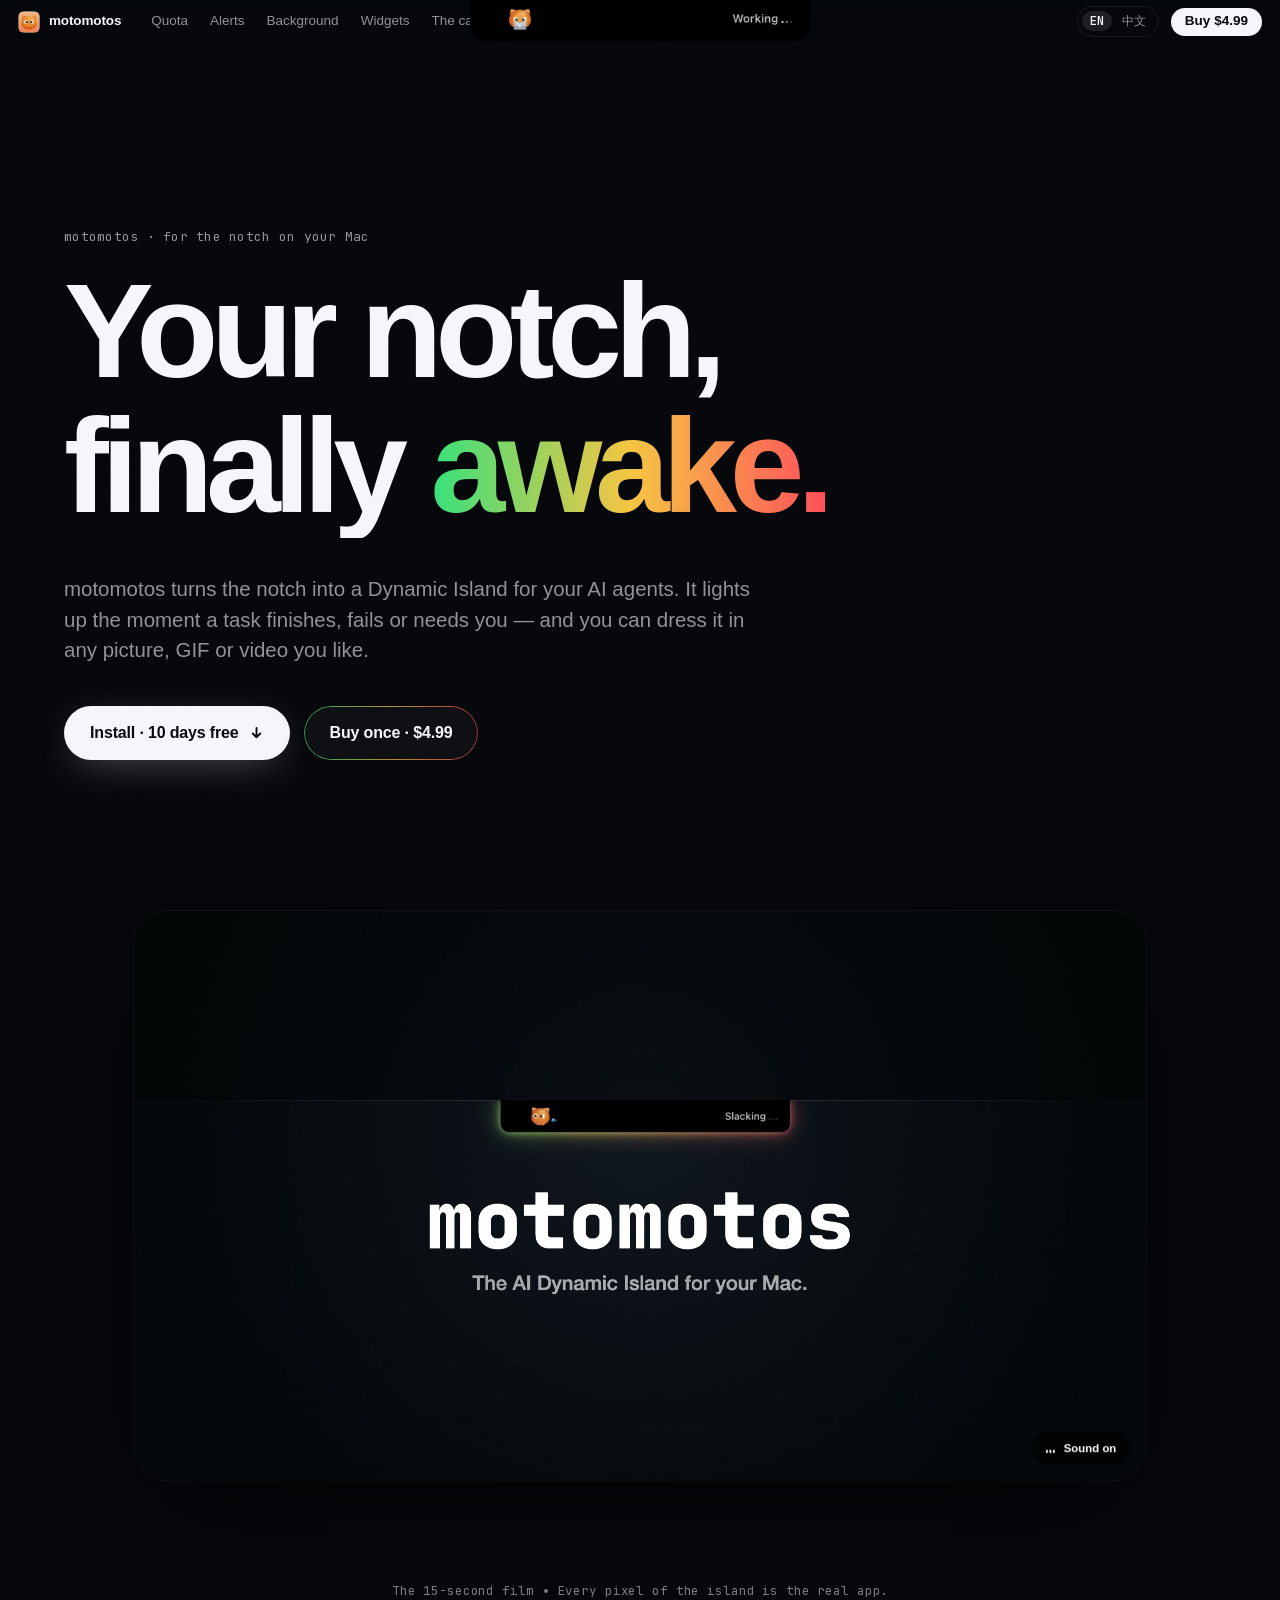
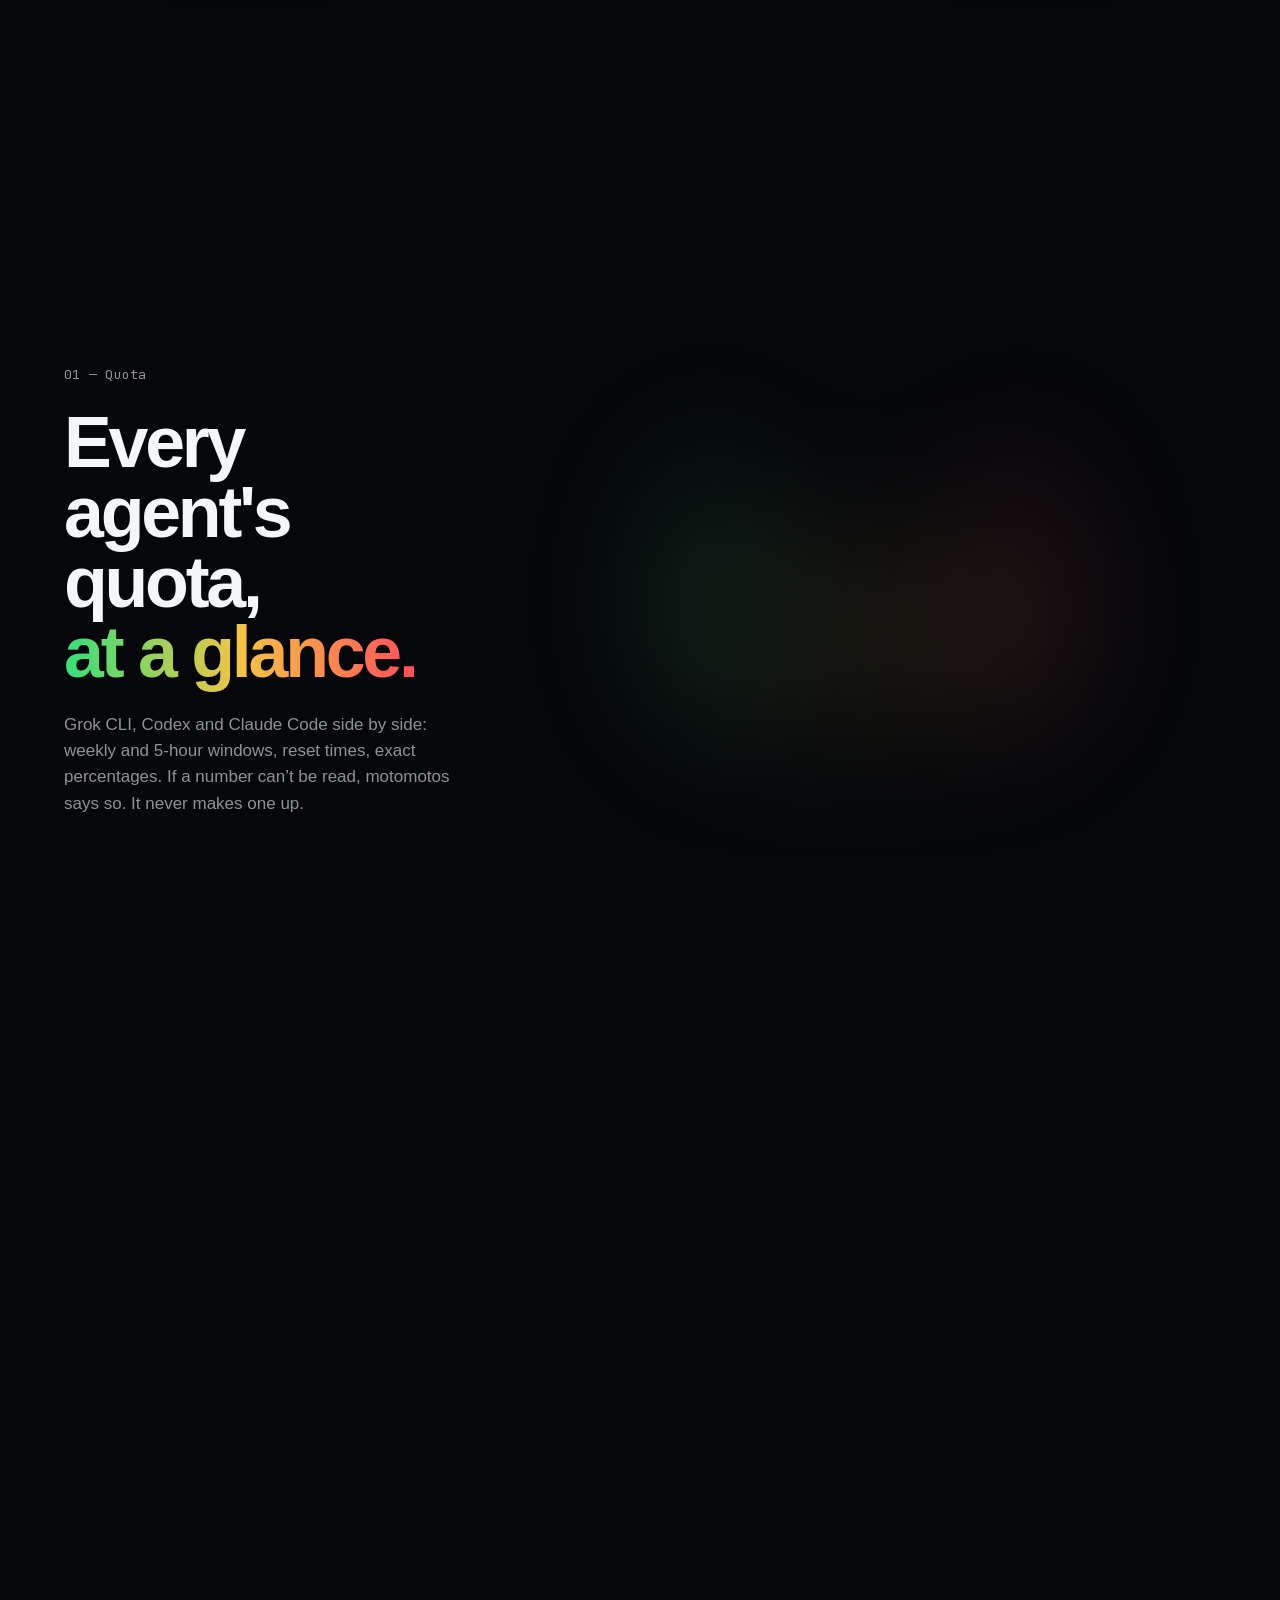
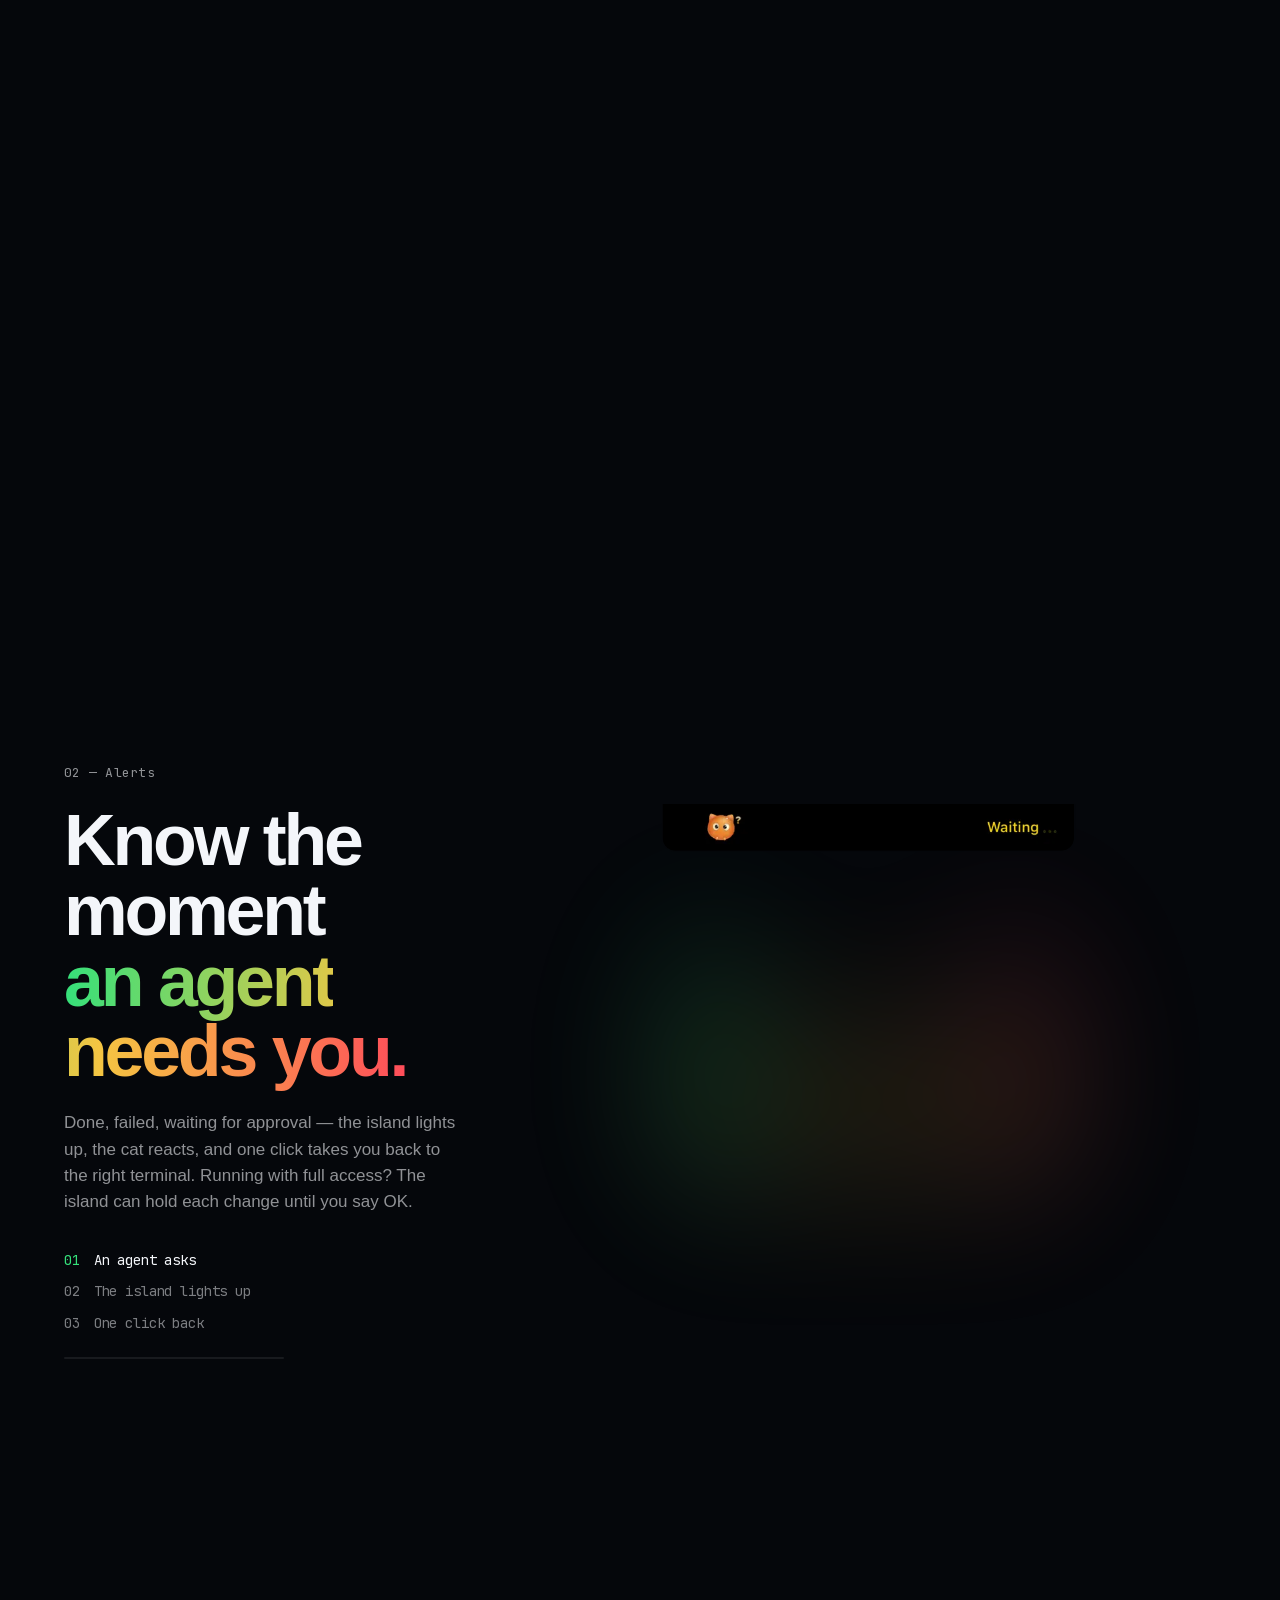
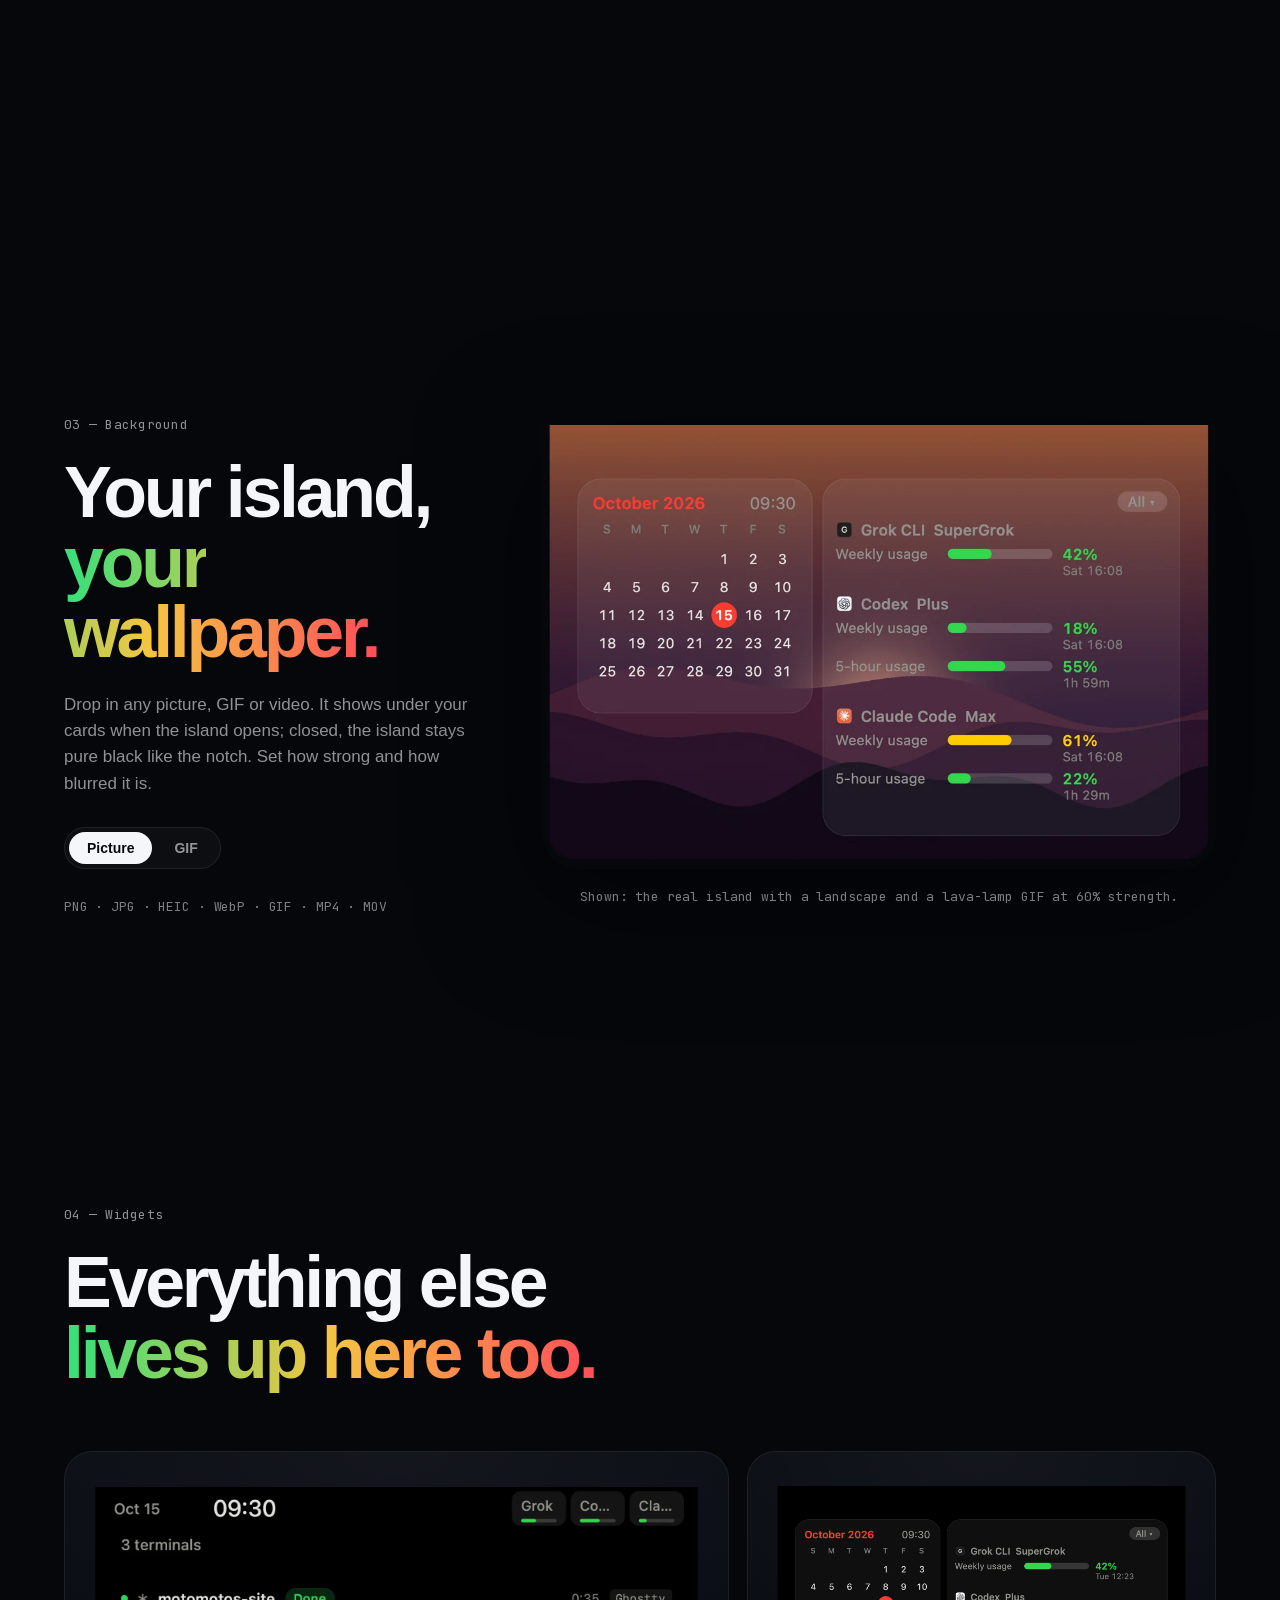
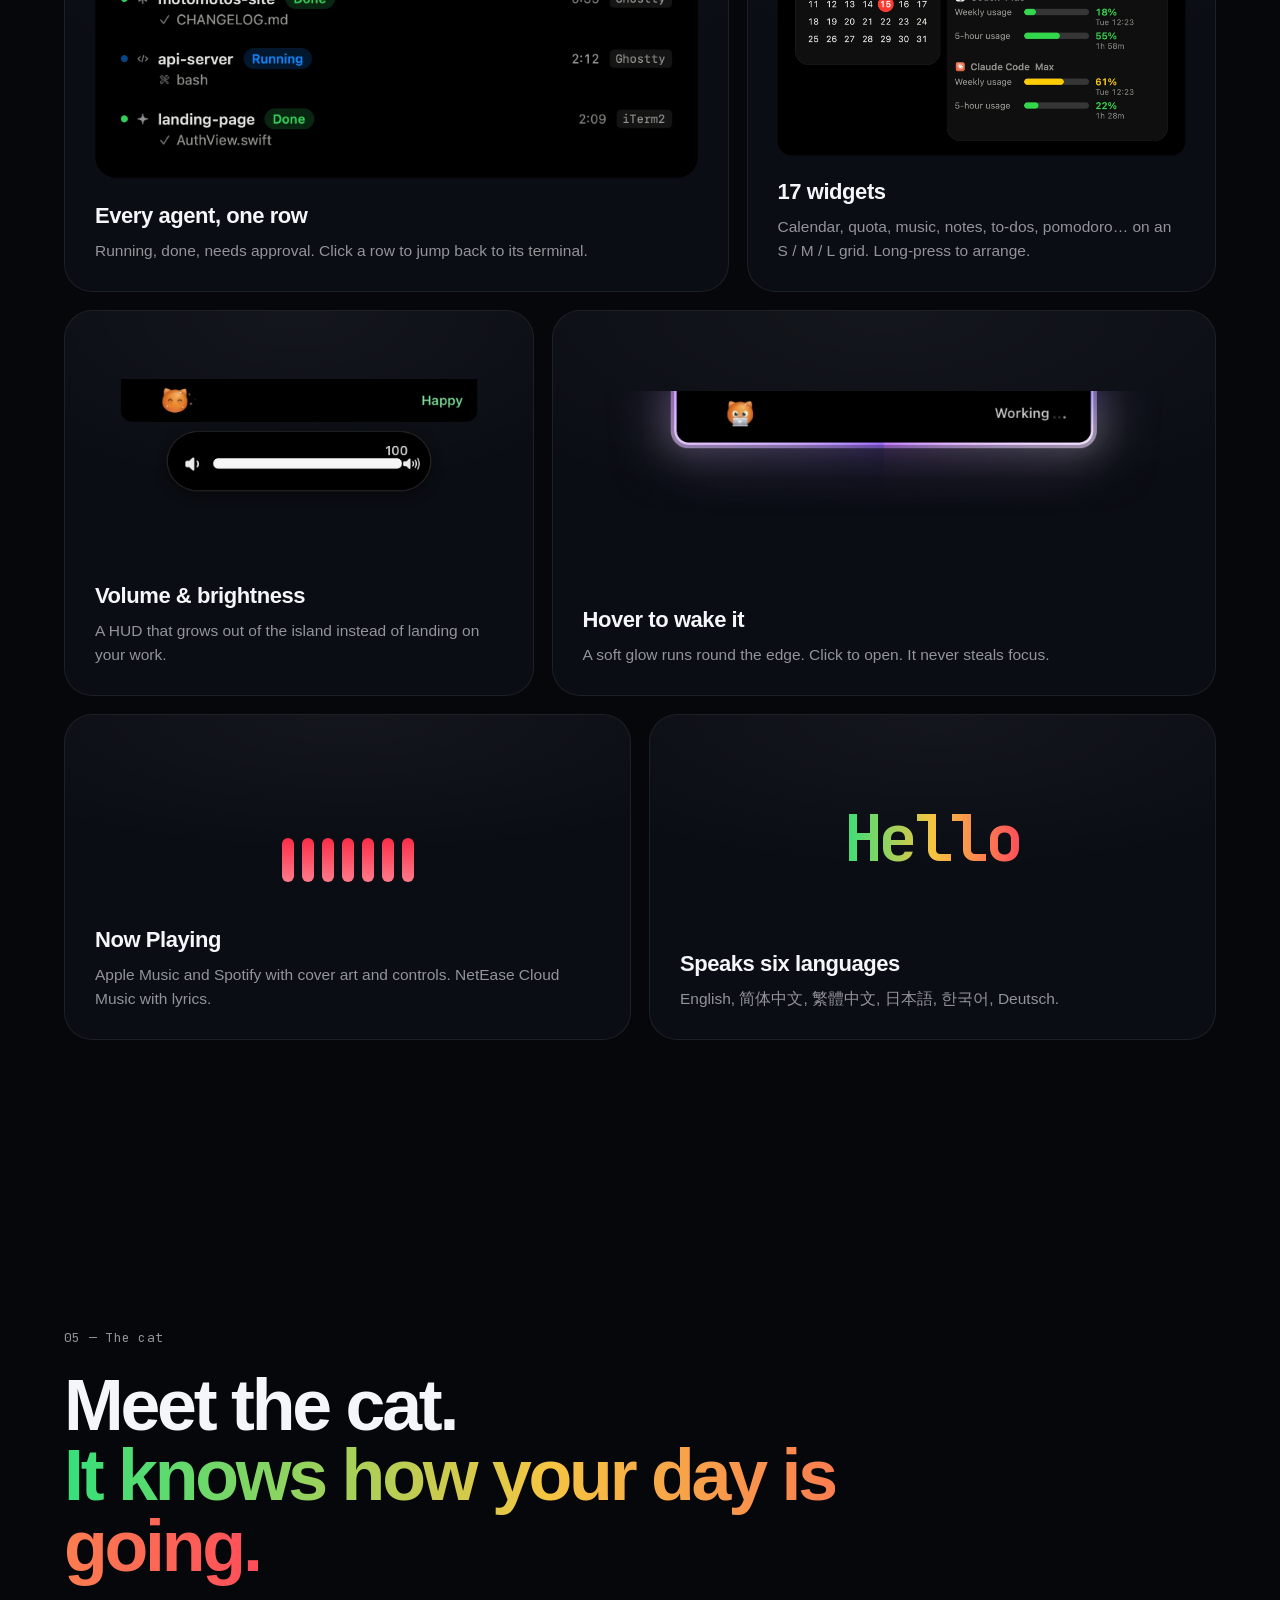
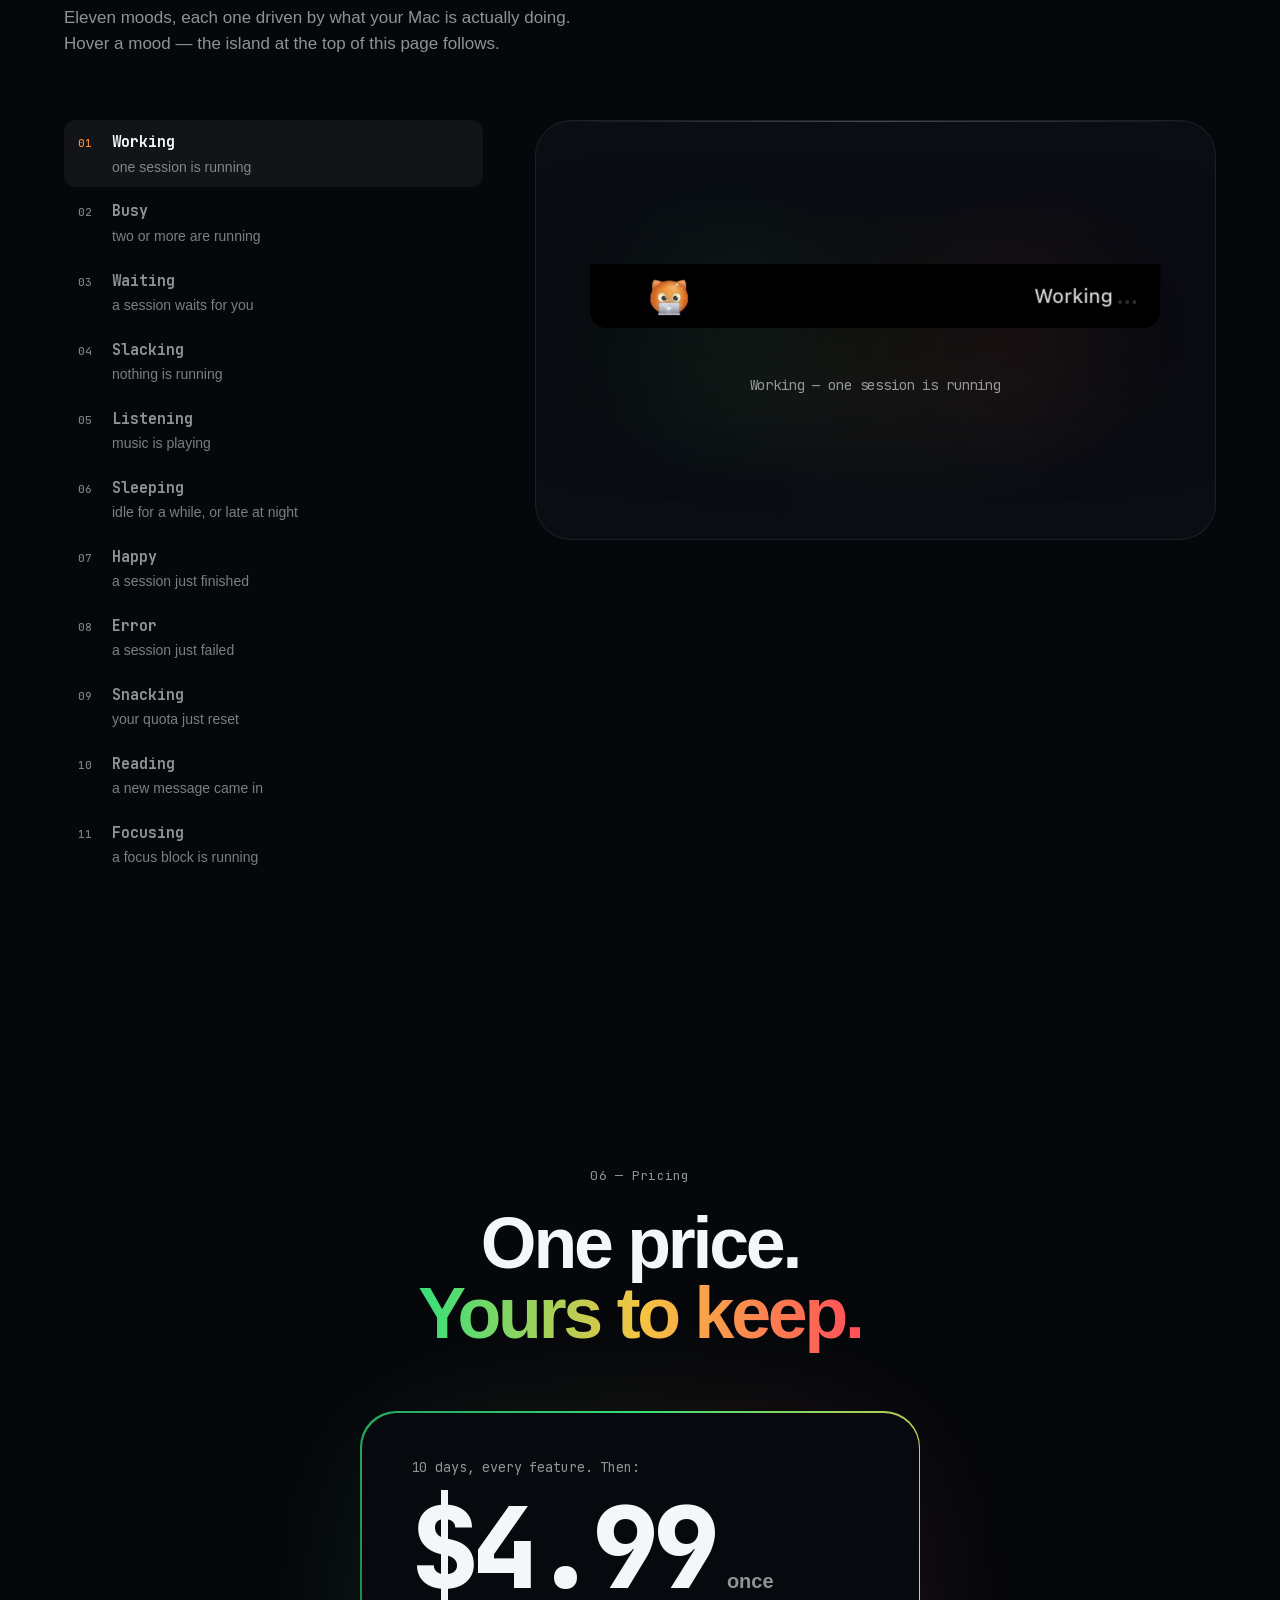
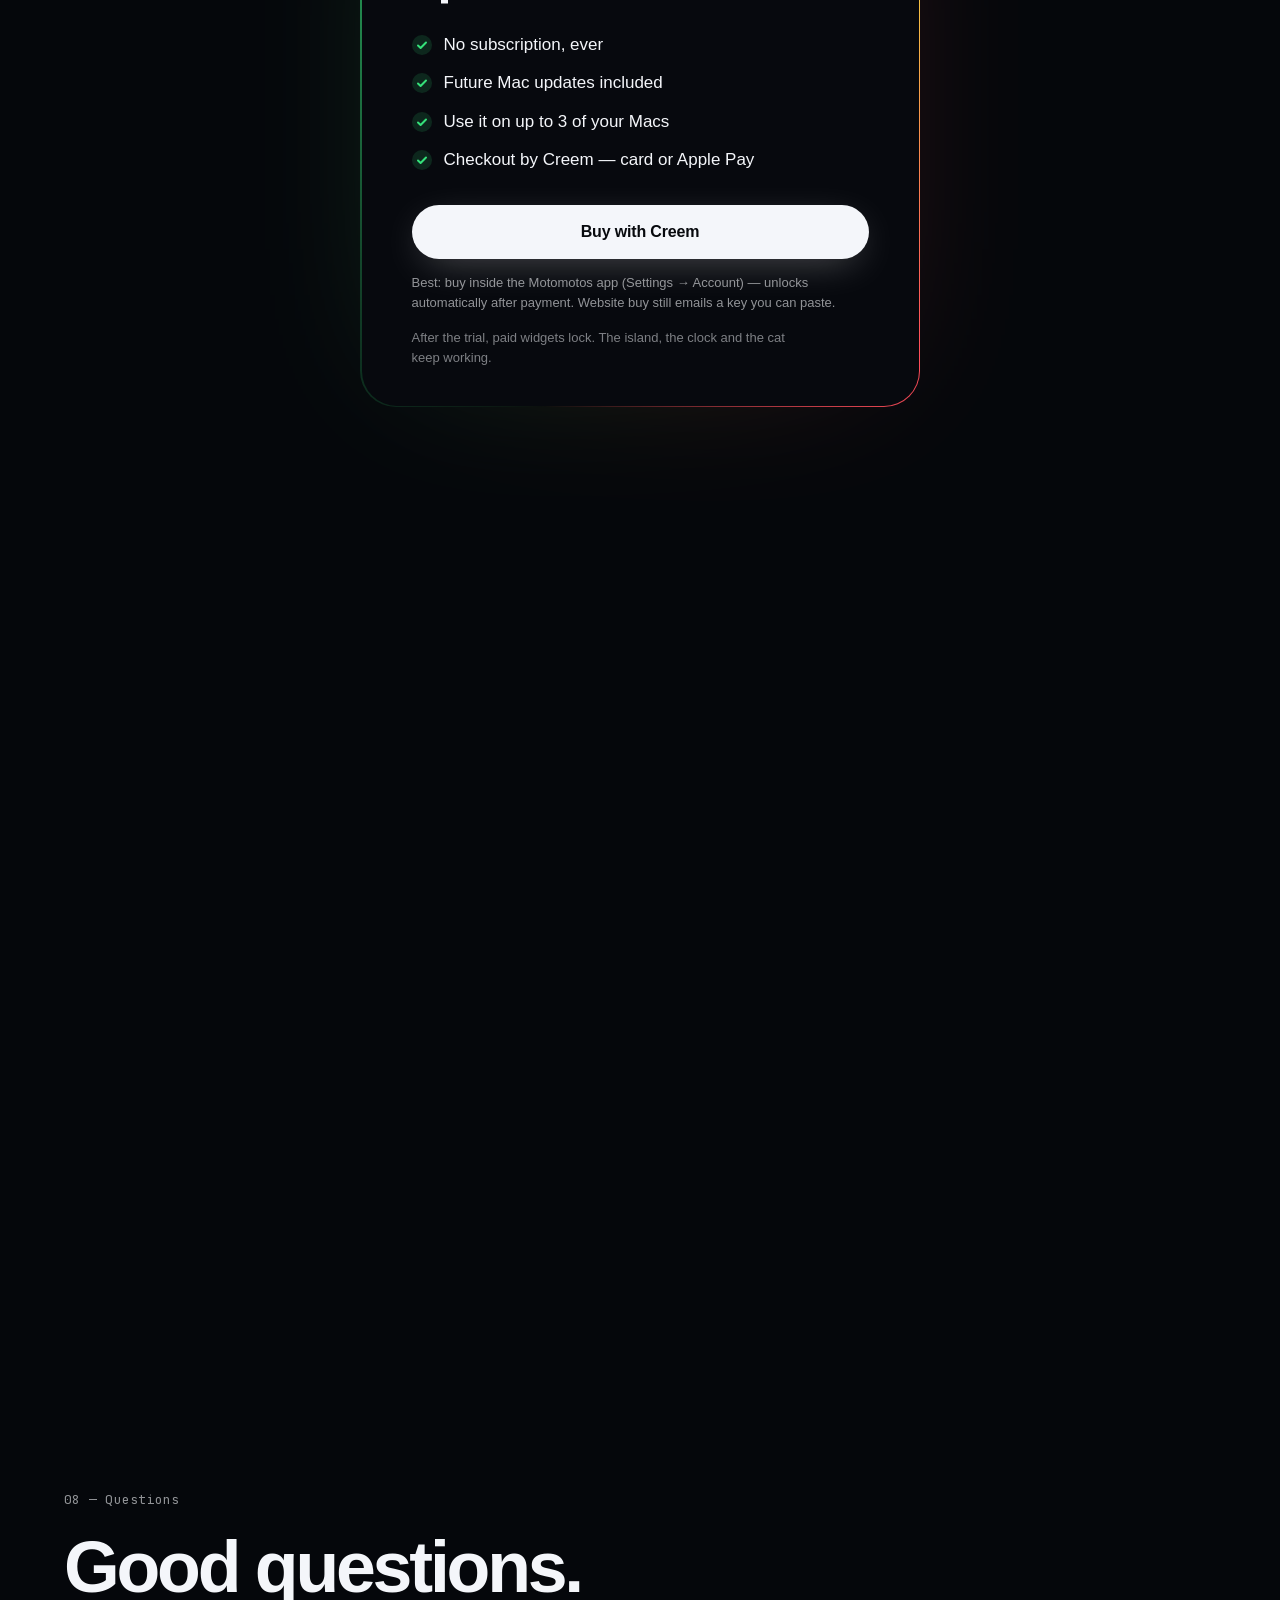
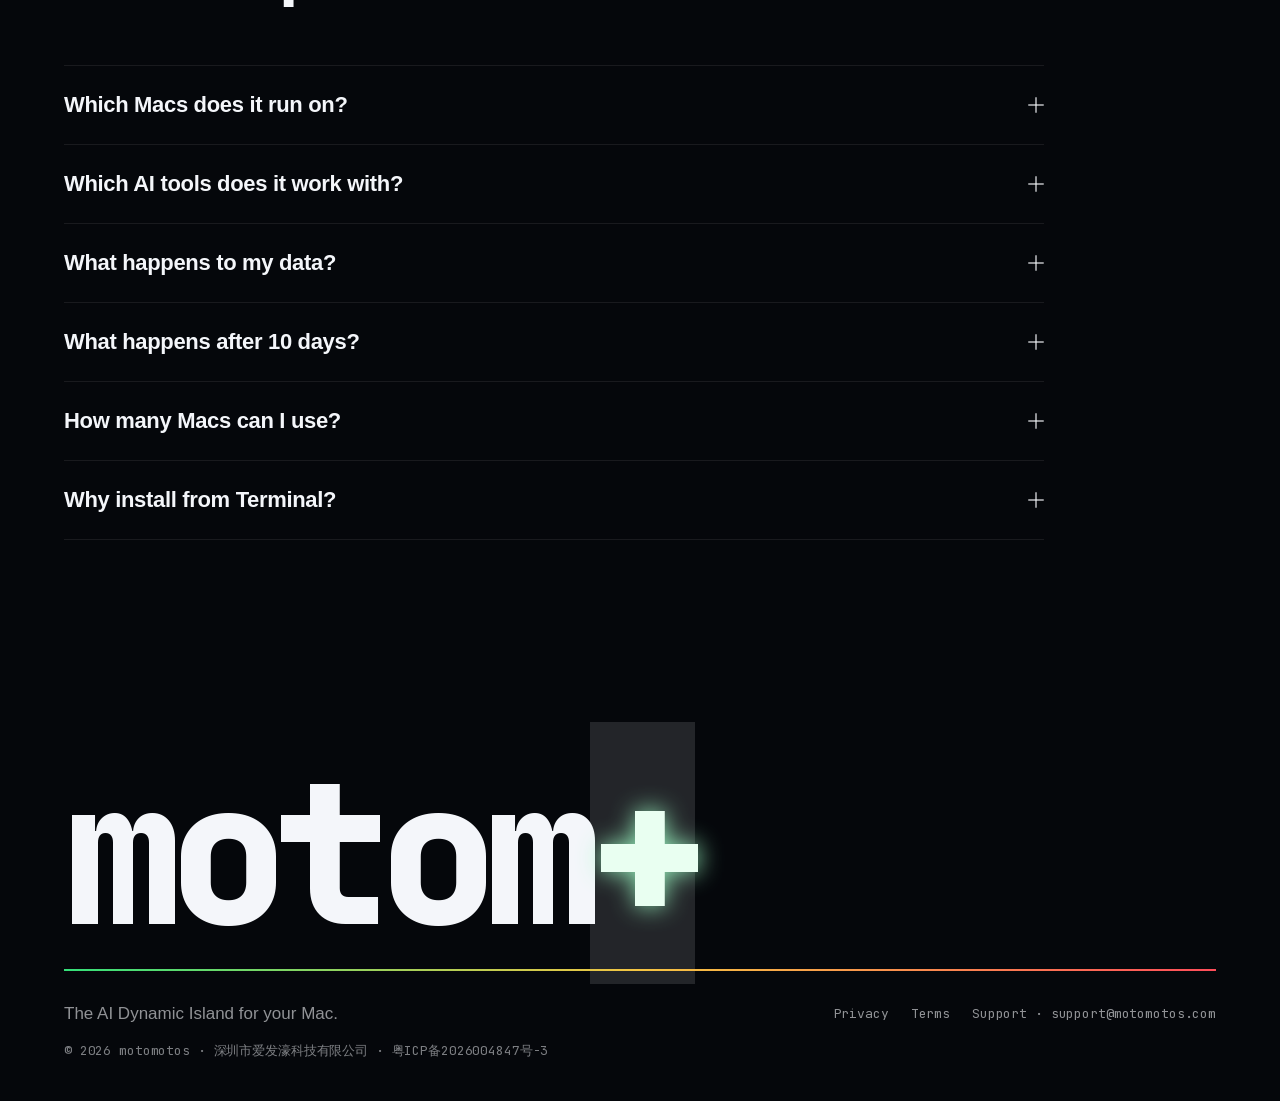
==== commit 97b1395b: "Position as the alert island for any AI agent; add DIY background section The copy no longer centers" ====
--- a/index.html
+++ b/index.html
@@ -13,7 +13,7 @@
 <link rel="apple-touch-icon" href="/assets/icon-256.png">
 <link rel="preload" href="/assets/fonts/jb3.woff2" as="font" type="font/woff2" crossorigin>
 <link rel="stylesheet" href="/assets/fonts/jb.css">
-<link rel="stylesheet" href="/css/site.css?v=202610241221">
+<link rel="stylesheet" href="/css/site.css?v=202610241613">
 </head>
 <body>
 <div class="grain" aria-hidden="true"></div>
@@ -25,7 +25,8 @@
   </a>
   <nav class="links" aria-label="Sections">
     <a href="#quota" data-t="nav.quota">Quota</a>
-    <a href="#approve" data-t="nav.approve">Approve</a>
+    <a href="#approve" data-t="nav.approve">Alerts</a>
+    <a href="#diy" data-t="nav.diy">Background</a>
     <a href="#widgets" data-t="nav.widgets">Widgets</a>
     <a href="#cat" data-t="nav.cat">The cat</a>
     <a href="#pricing" data-t="nav.pricing">Pricing</a>
@@ -58,7 +59,7 @@
 
   <!-- HERO -->
   <section class="hero" id="hero">
-    <p class="eyebrow mono reveal" data-t="hero.eyebrow">motomotos · for MacBooks with a notch</p>
+    <p class="eyebrow mono reveal" data-t="hero.eyebrow">motomotos · for the notch on your Mac</p>
     <h1 class="display" id="heroTitle">
       <span class="line"><span class="w" data-t="hero.l1">Your notch,</span></span>
       <span class="line"><span class="w" data-t="hero.l2">finally</span> <span class="w grad" data-t="hero.l3">awake.</span></span>
@@ -117,6 +118,28 @@
         <div class="tri-glow soft" id="seqGlow"></div>
         <canvas id="seq" aria-label="motomotos approval card"></canvas>
       </div>
+    </div>
+  </section>
+
+  <!-- DIY BACKGROUND -->
+  <section class="block diy" id="diy" data-mood="music">
+    <div class="diy-grid">
+      <div class="copy">
+        <p class="eyebrow mono reveal" data-t="diy.eyebrow">03 — Background</p>
+        <h2 class="h2 reveal" data-th="diy.h"></h2>
+        <p class="body reveal" data-t="diy.p"></p>
+        <div class="diy-tabs reveal" role="tablist">
+          <button type="button" class="on" data-diy="still" role="tab" data-t="diy.still">Picture</button>
+          <button type="button" data-diy="gif" role="tab" data-t="diy.gif">GIF</button>
+        </div>
+        <p class="mono fine dim reveal" data-t="diy.formats"></p>
+      </div>
+      <figure class="diy-stage reveal">
+        <div class="tri-glow soft"></div>
+        <img id="diyStill" data-src="bg/sunset.webp" alt="">
+        <video id="diyGif" muted loop playsinline preload="none" hidden></video>
+        <figcaption class="mono fine dim" data-t="diy.note"></figcaption>
+      </figure>
     </div>
   </section>
 
@@ -225,6 +248,6 @@
   <p class="mono fine dim"><span>© 2026 motomotos</span> <span data-t="foot.company"></span> <span data-th="foot.beian"></span></p>
 </footer>
 
-<script type="module" src="/js/main.js?v=202610241221"></script>
+<script type="module" src="/js/main.js?v=202610241613"></script>
 </body>
 </html>
--- a/css/site.css
+++ b/css/site.css
@@ -403,3 +403,15 @@
 .pay-actions { display: flex; gap: 10px; justify-content: flex-end; margin-top: 16px; }
 #buyBtn[aria-disabled="true"] { opacity: .45; pointer-events: none; }
 #buyBtn.pay-ready { cursor: pointer; }
+
+
+/* ---- DIY background ---- */
+.diy-grid { display: grid; grid-template-columns: minmax(280px, 0.8fr) 1.3fr; gap: clamp(28px, 5vw, 80px); align-items: center; }
+.diy-tabs { display: inline-flex; gap: 4px; padding: 4px; margin: 30px 0 14px; border-radius: 99px; border: 1px solid var(--line); background: rgba(255, 255, 255, 0.03); }
+.diy-tabs button { font: 600 14px var(--sans); color: var(--muted); background: none; border: 0; padding: 8px 18px; border-radius: 99px; cursor: pointer; transition: background 0.25s, color 0.25s; }
+.diy-tabs button.on { background: var(--text); color: #07090d; }
+.diy-stage { position: relative; margin: 0; display: flex; flex-direction: column; align-items: center; }
+.diy-stage img, .diy-stage video { position: relative; z-index: 2; width: 100%; max-width: 720px; height: auto; border-radius: 0 0 34px 34px; filter: drop-shadow(0 30px 60px rgba(0, 0, 0, 0.55)); }
+.diy-stage figcaption { position: relative; z-index: 2; margin-top: 18px; text-align: center; }
+@media (max-width: 1080px) { .diy-grid { grid-template-columns: 1fr; } .diy-stage { order: -1; } }
+.diy-stage [hidden] { display: none !important; }
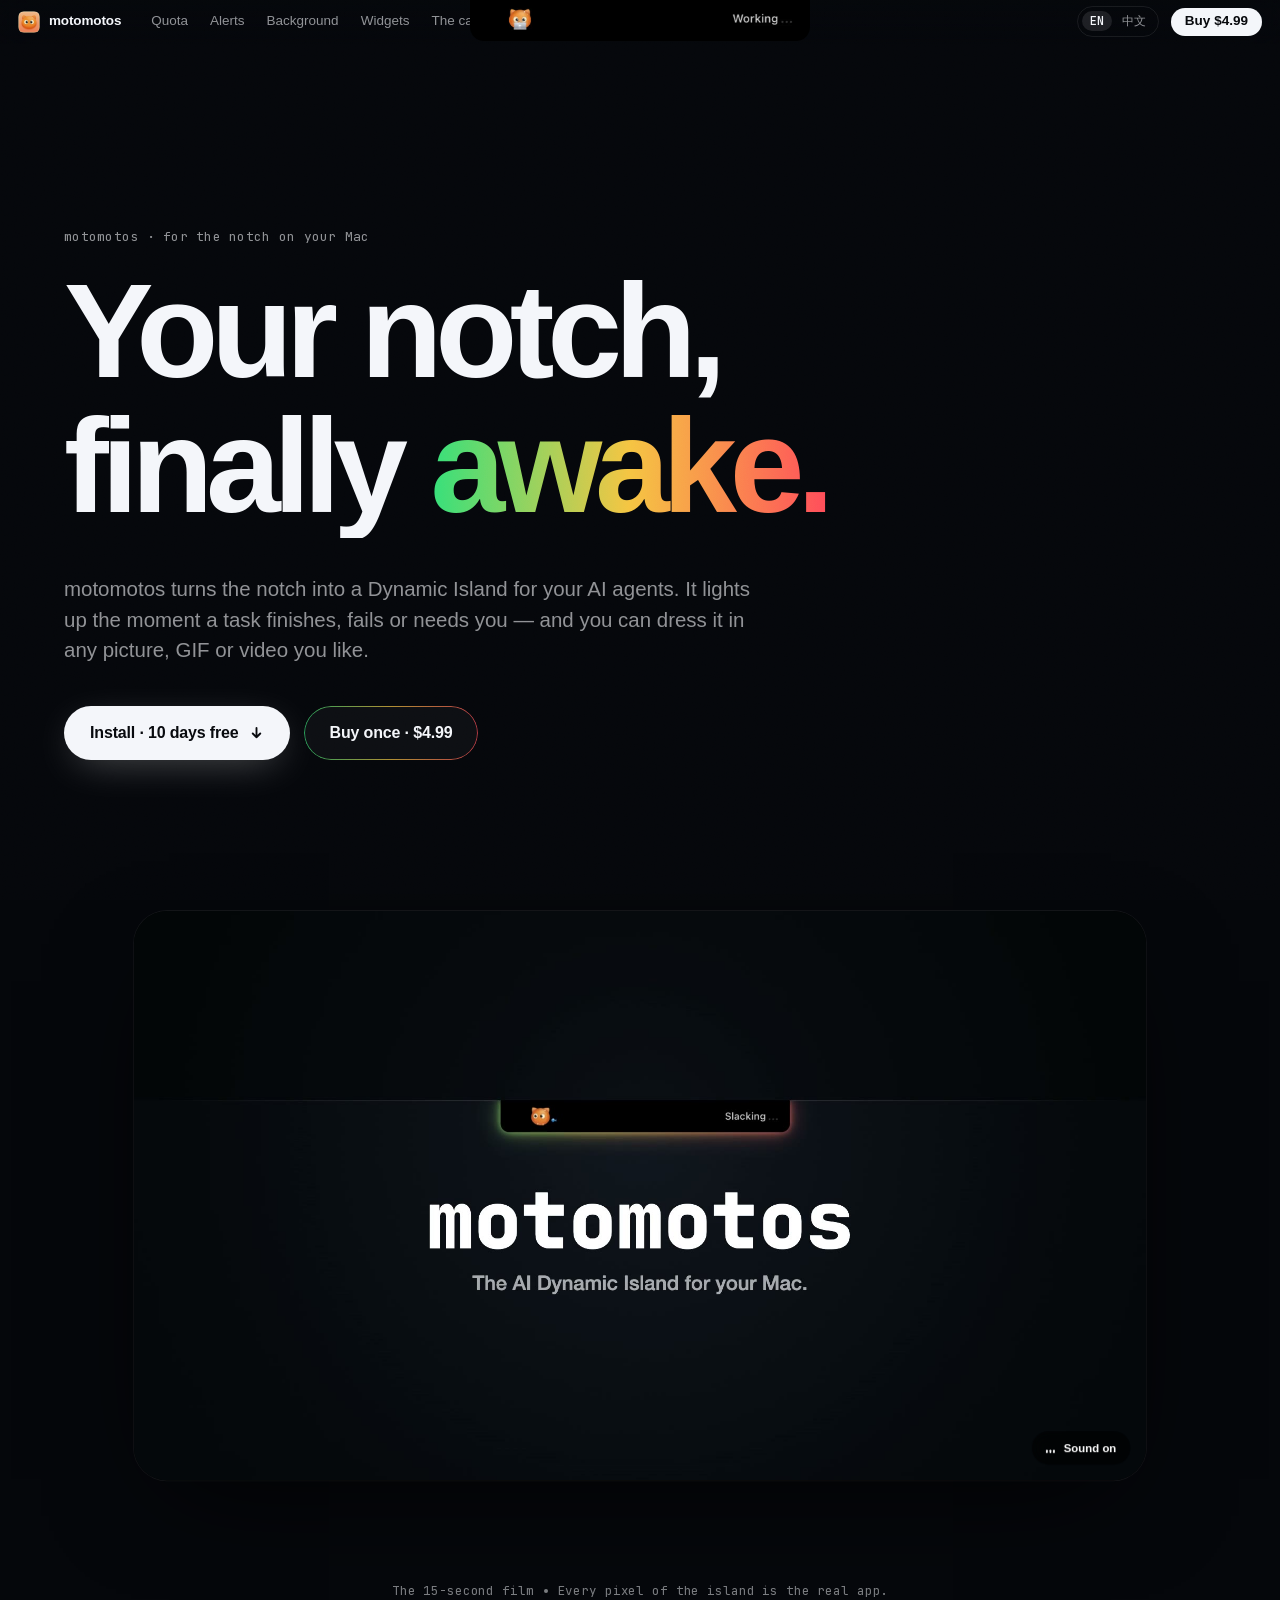
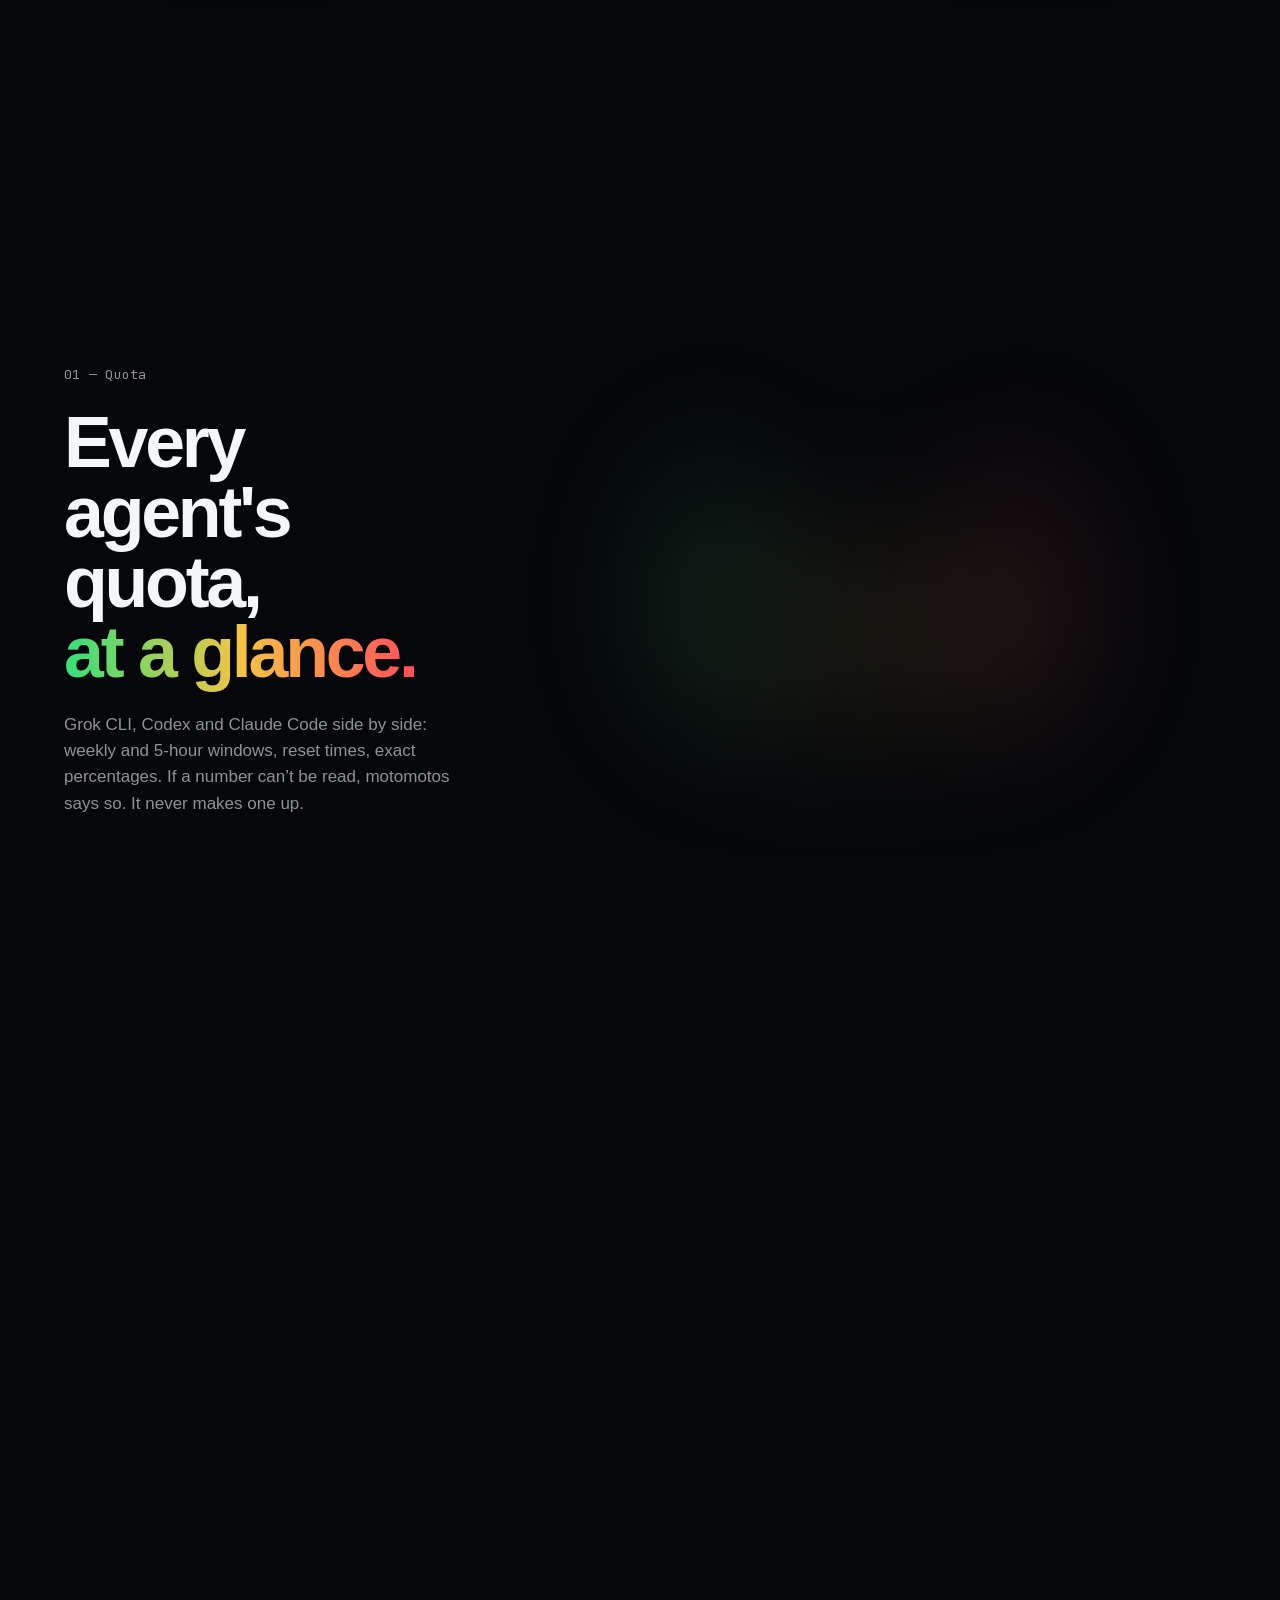
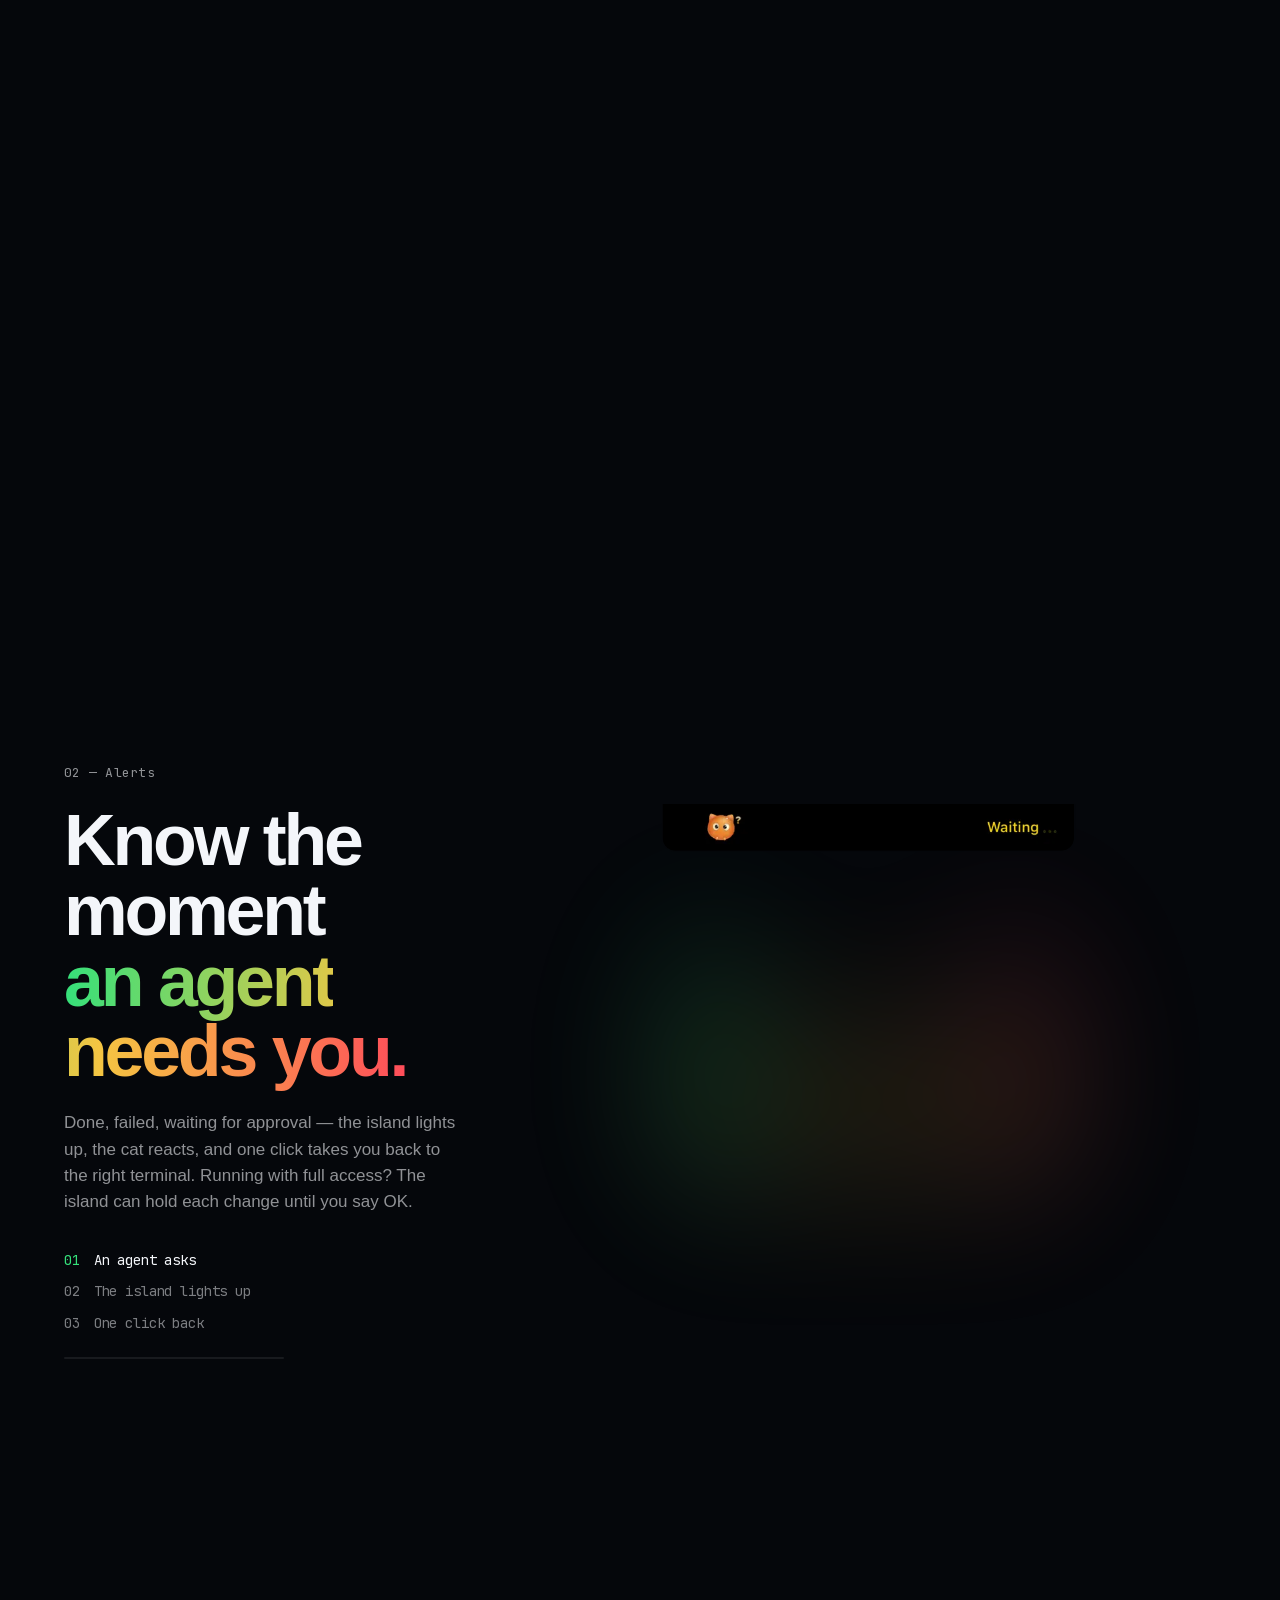
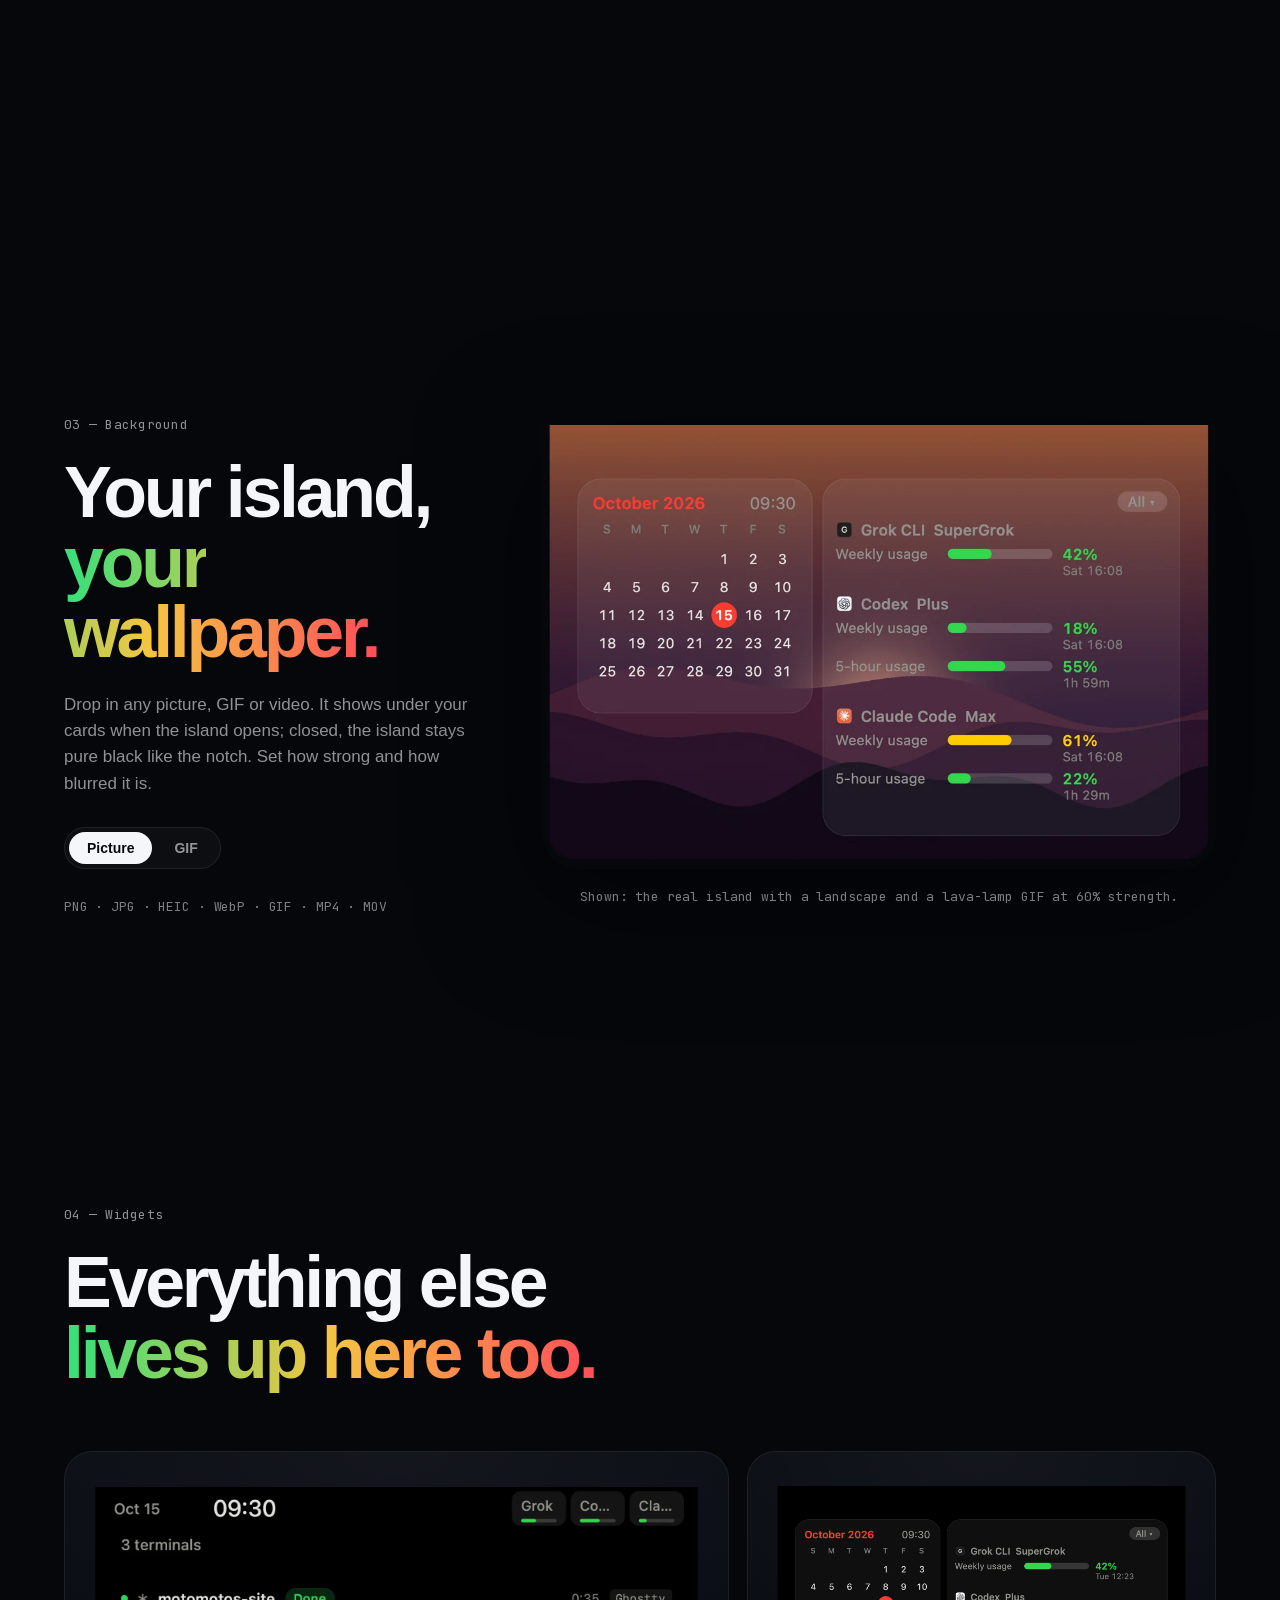
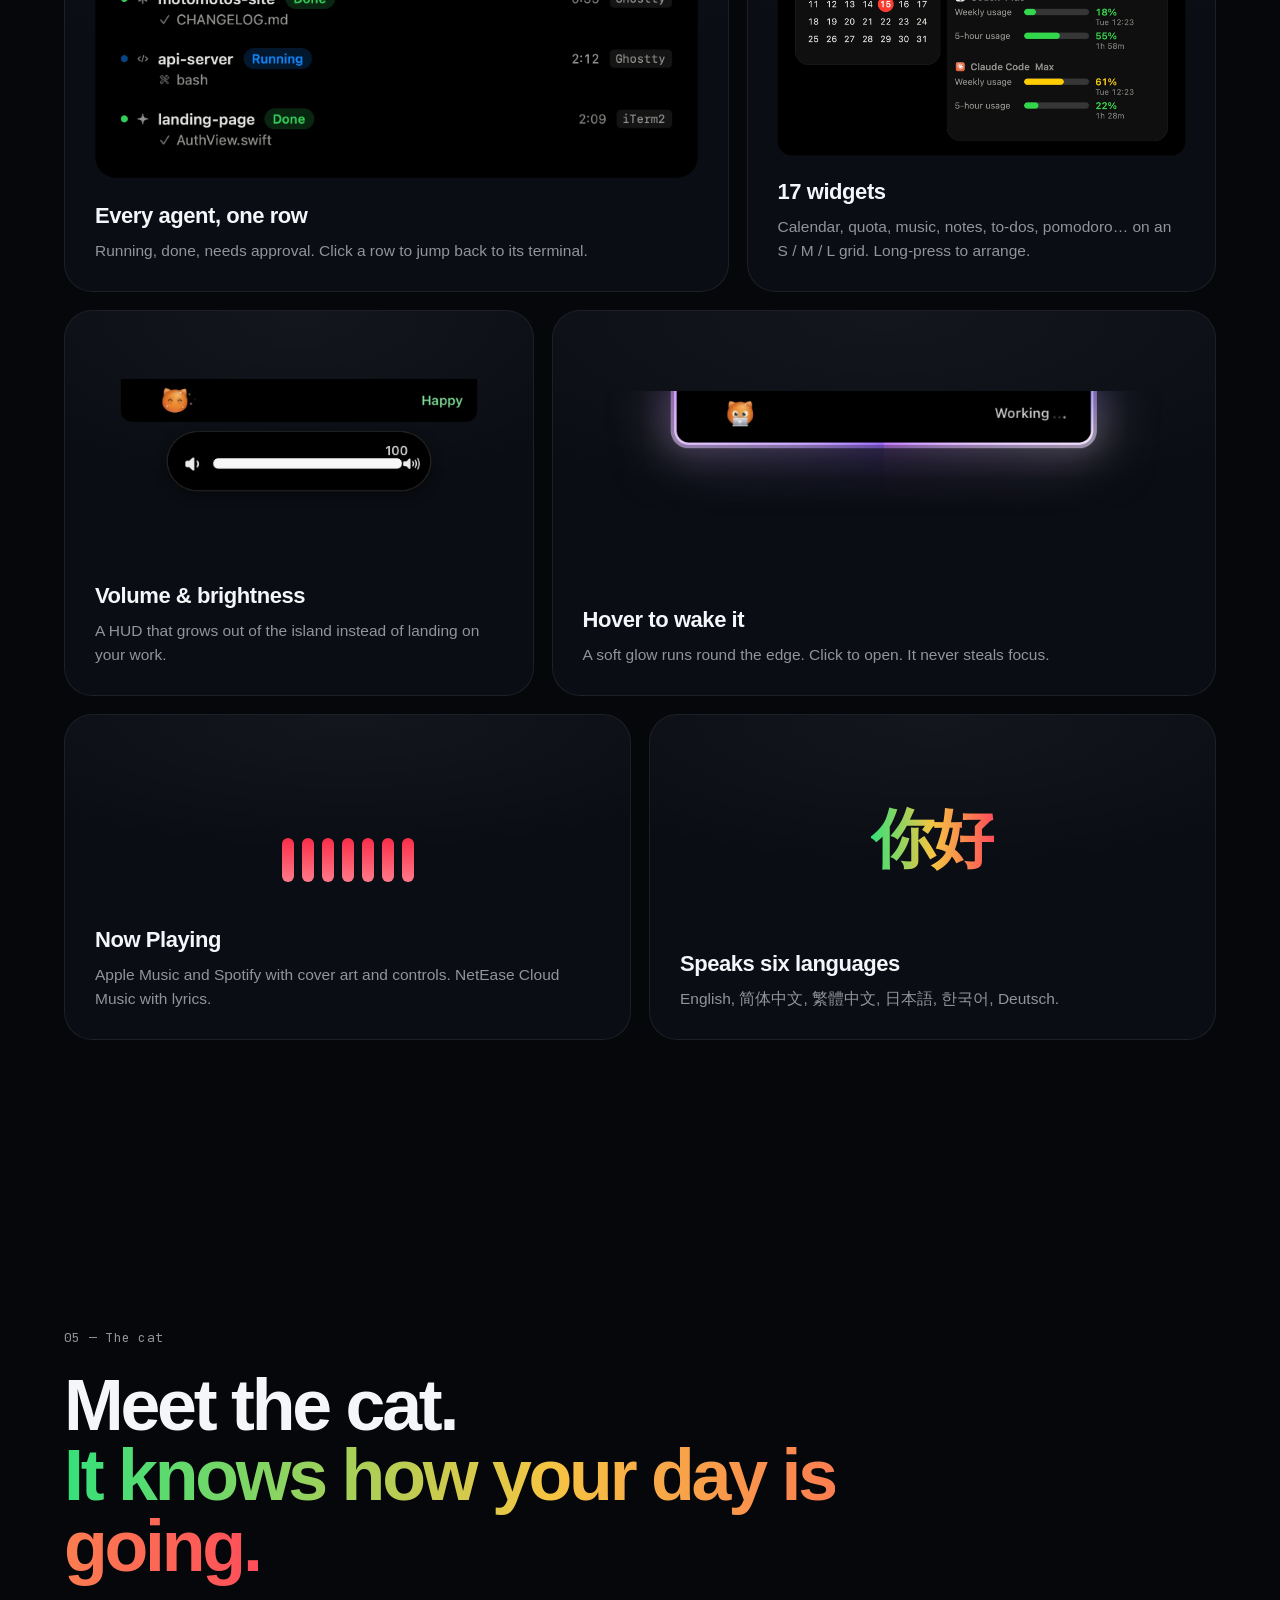
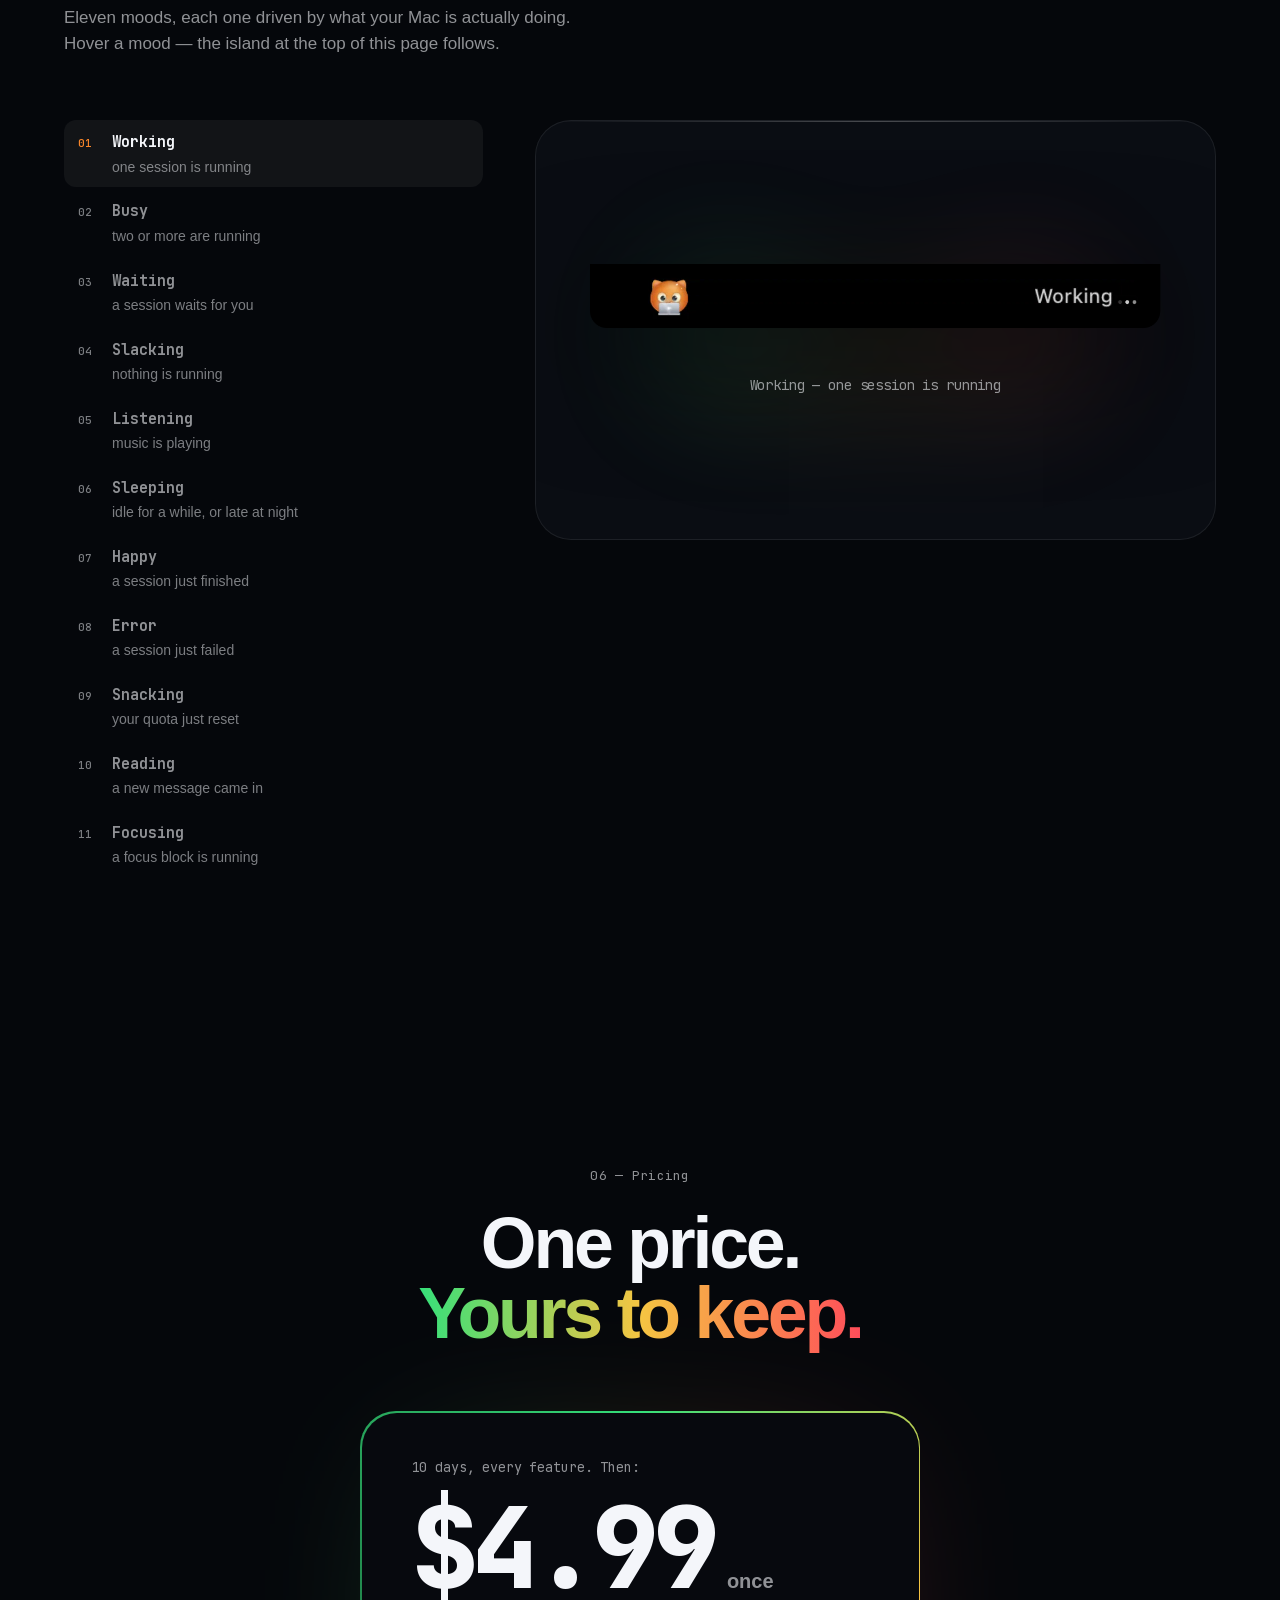
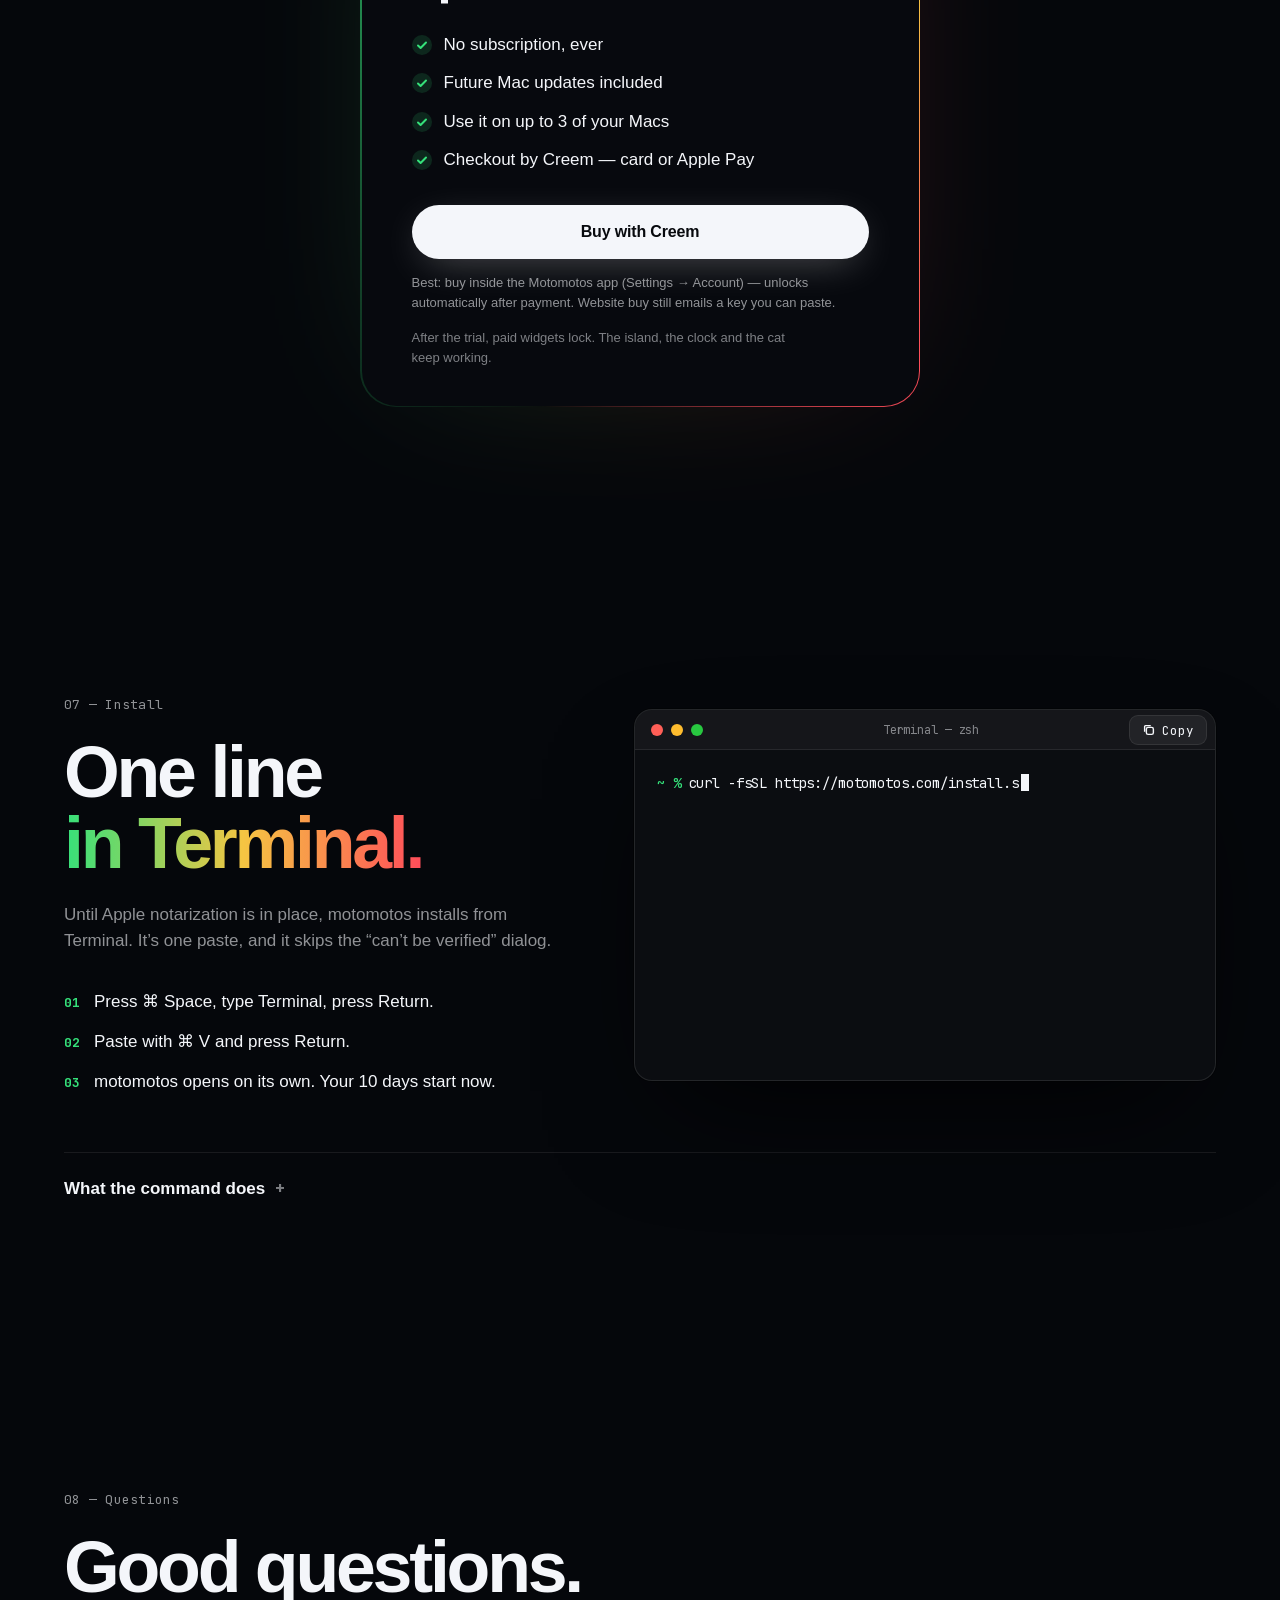
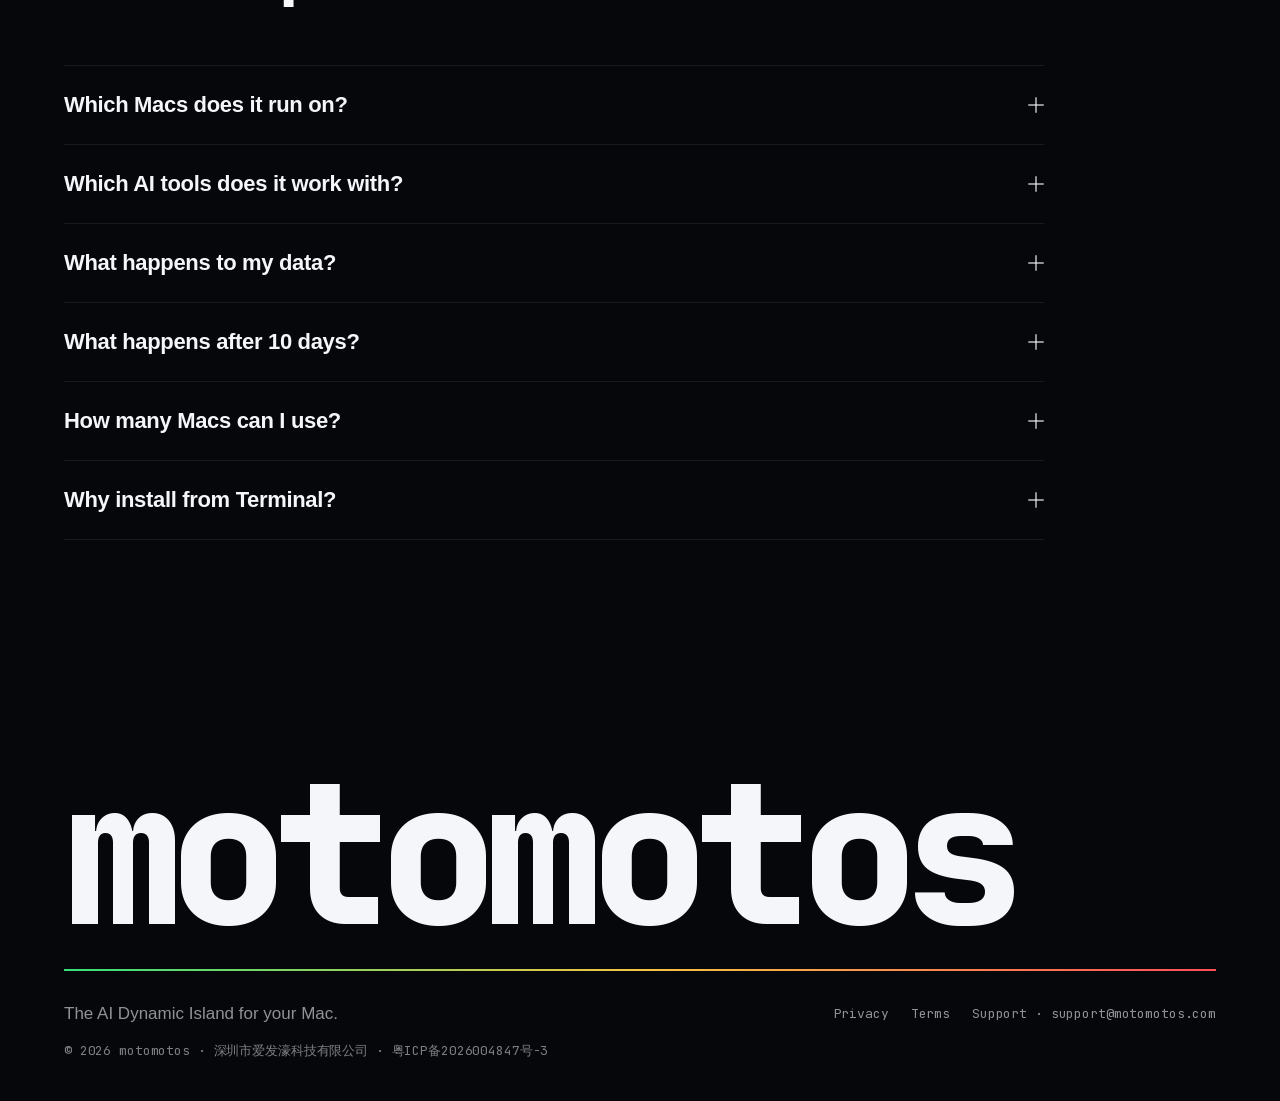
==== commit 73ee2708: "FAQ: Claude Code alerts shipped in 1.0.2; any tool via motomotos notify Co-Authored-By: Claude Opus " ====
--- a/index.html
+++ b/index.html
@@ -13,7 +13,7 @@
 <link rel="apple-touch-icon" href="/assets/icon-256.png">
 <link rel="preload" href="/assets/fonts/jb3.woff2" as="font" type="font/woff2" crossorigin>
 <link rel="stylesheet" href="/assets/fonts/jb.css">
-<link rel="stylesheet" href="/css/site.css?v=202610241613">
+<link rel="stylesheet" href="/css/site.css?v=202610250132">
 </head>
 <body>
 <div class="grain" aria-hidden="true"></div>
@@ -248,6 +248,6 @@
   <p class="mono fine dim"><span>© 2026 motomotos</span> <span data-t="foot.company"></span> <span data-th="foot.beian"></span></p>
 </footer>
 
-<script type="module" src="/js/main.js?v=202610241613"></script>
+<script type="module" src="/js/main.js?v=202610250132"></script>
 </body>
 </html>
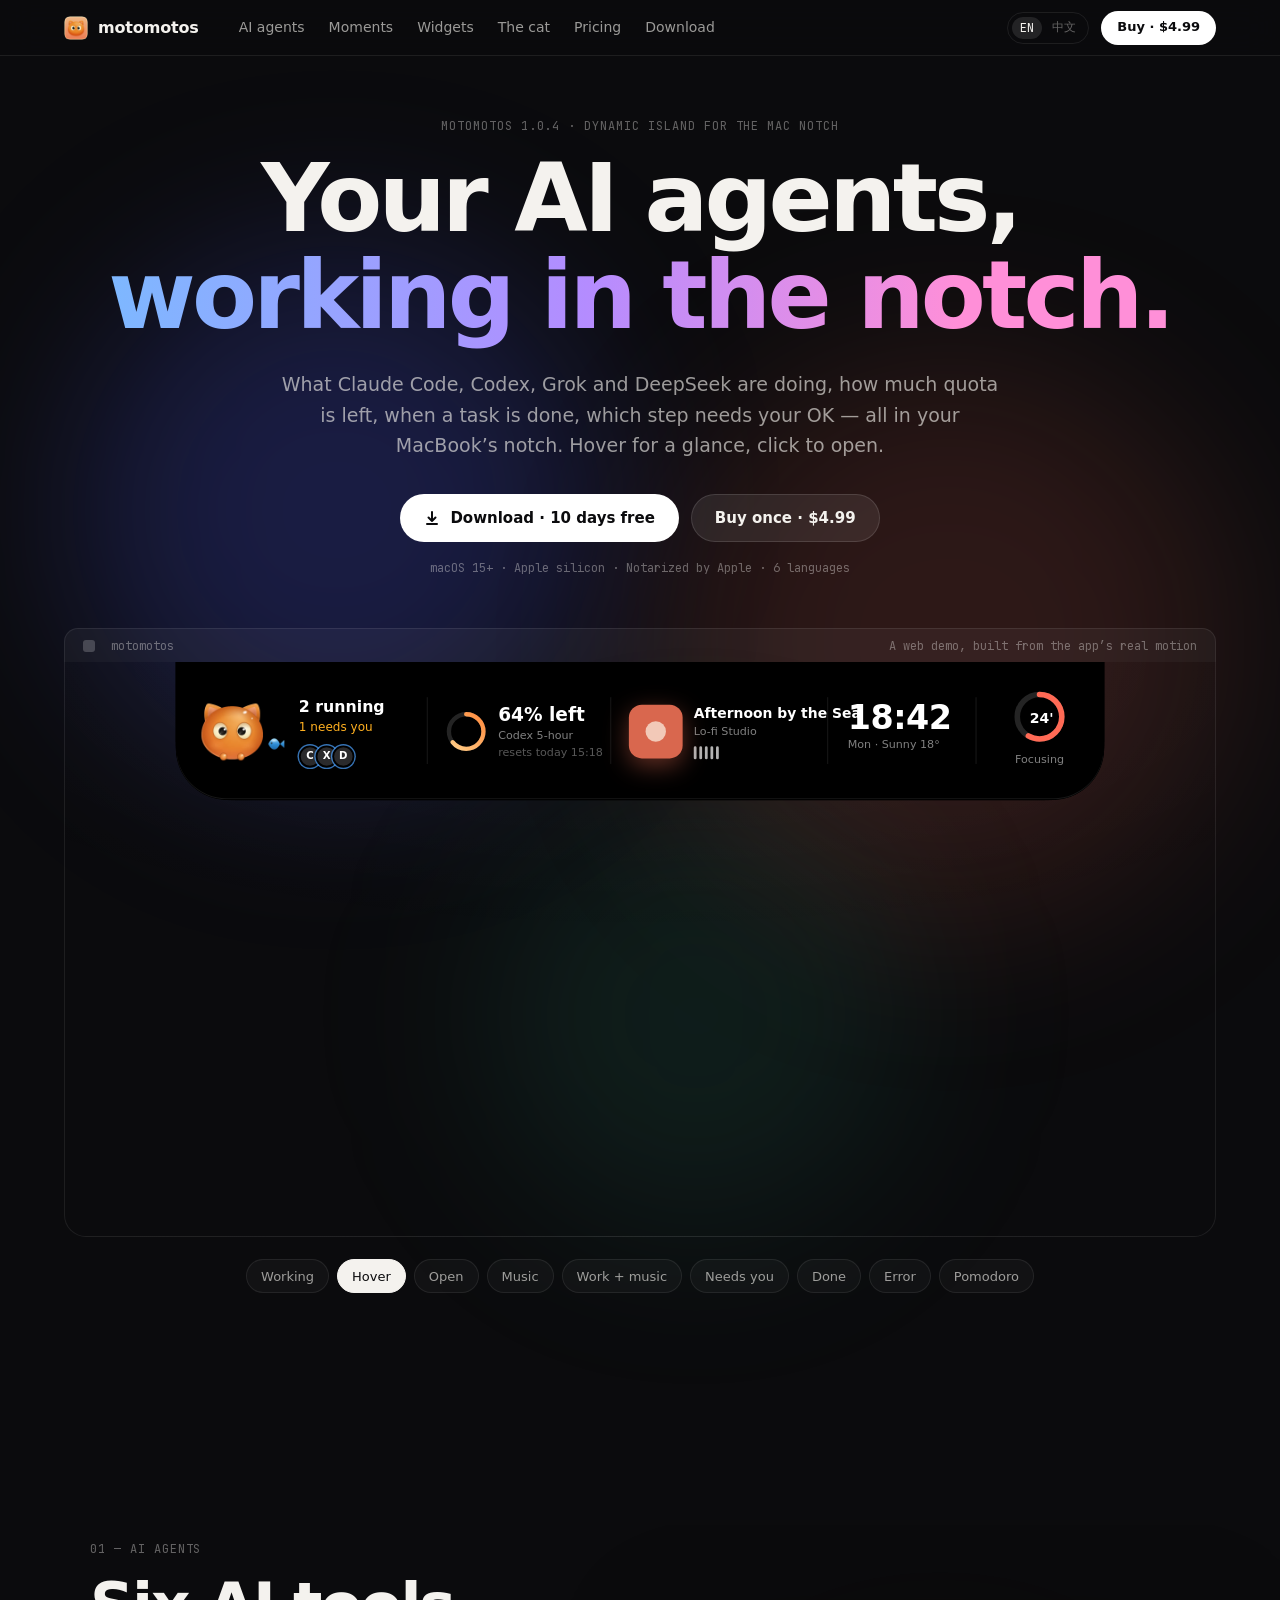
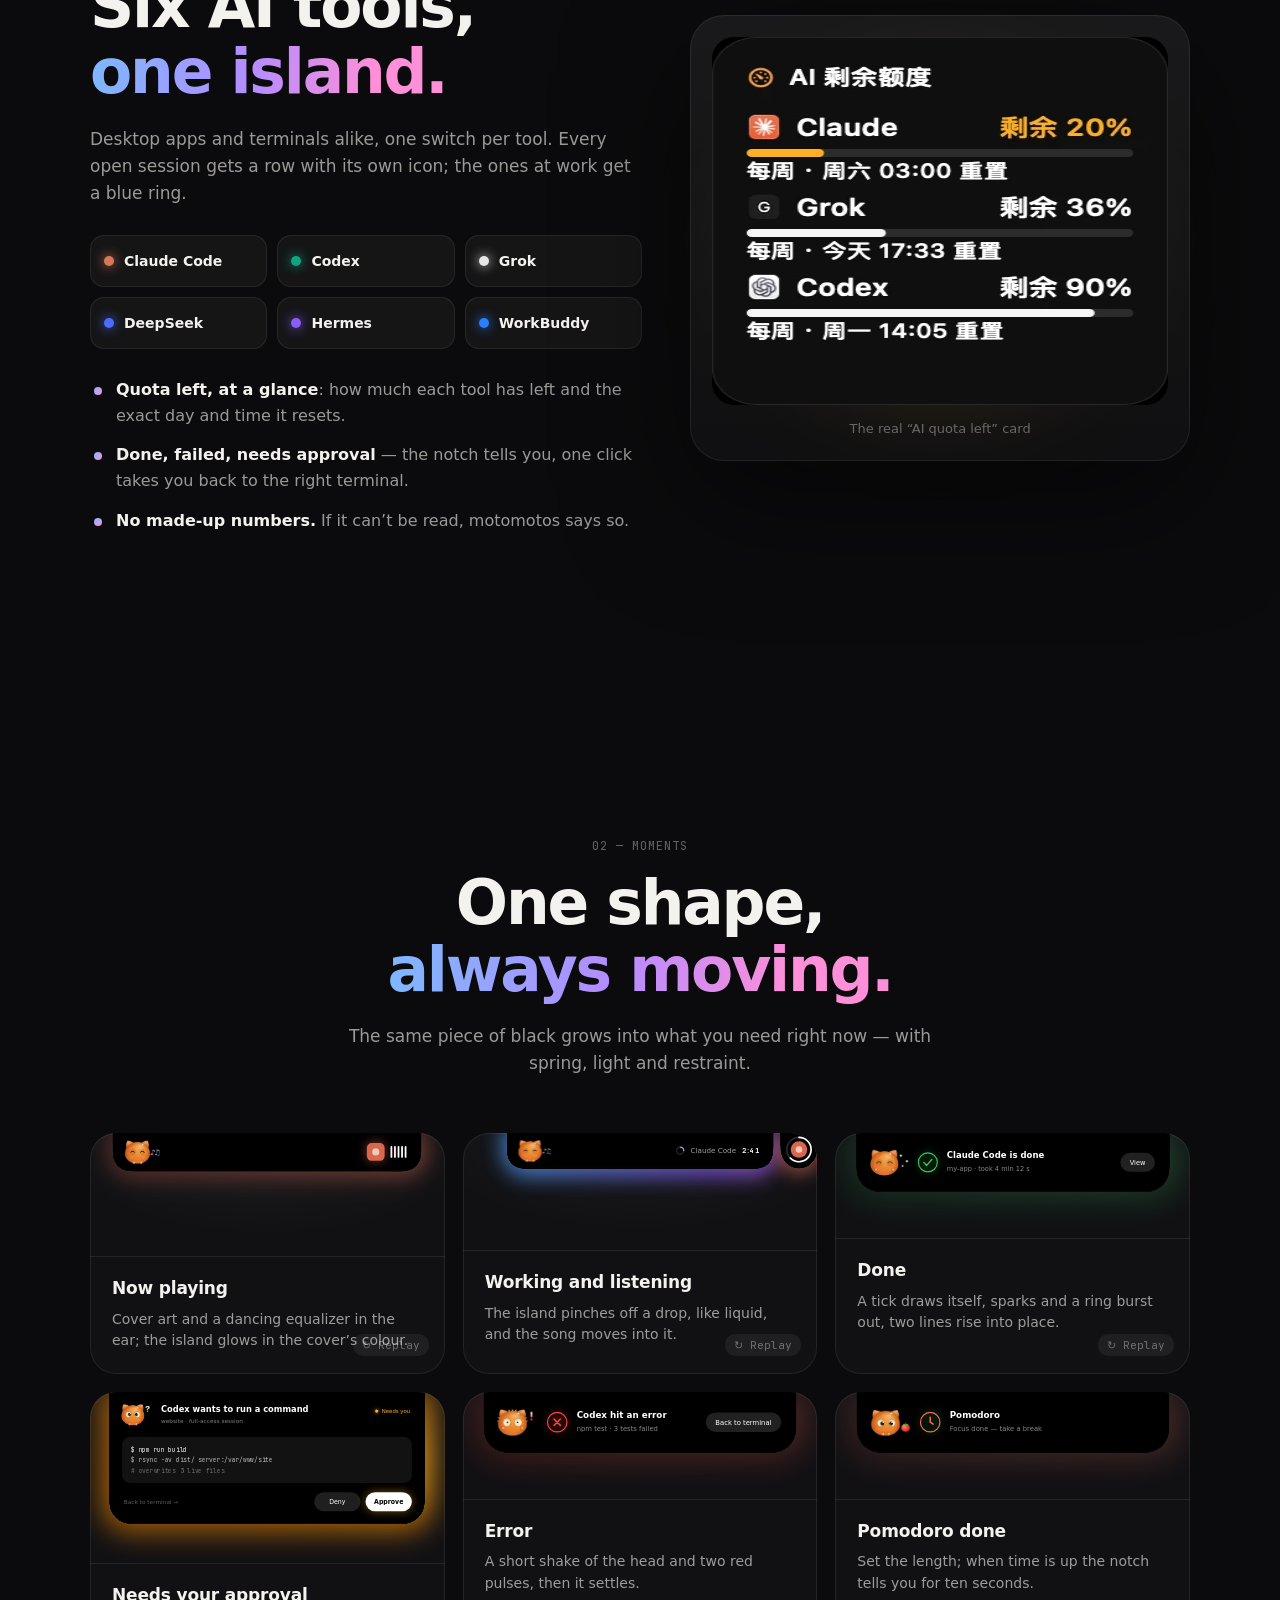
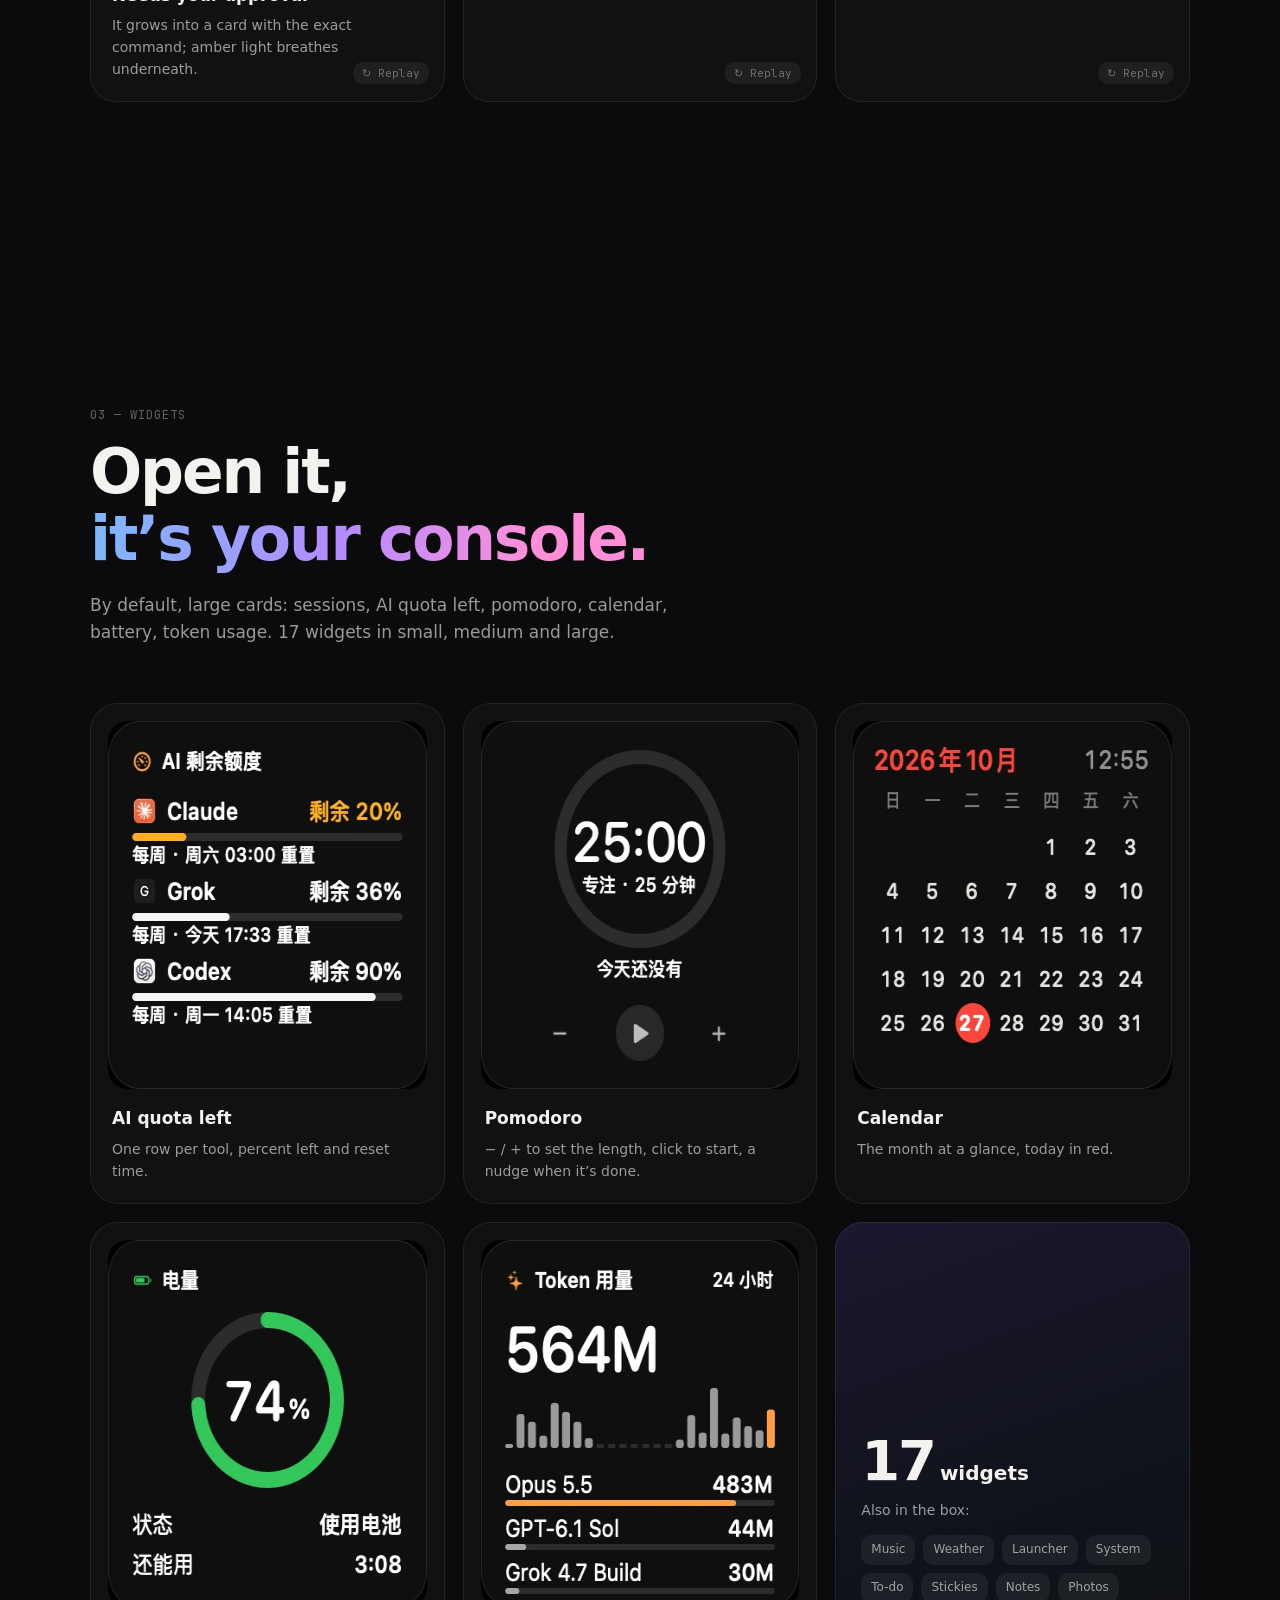
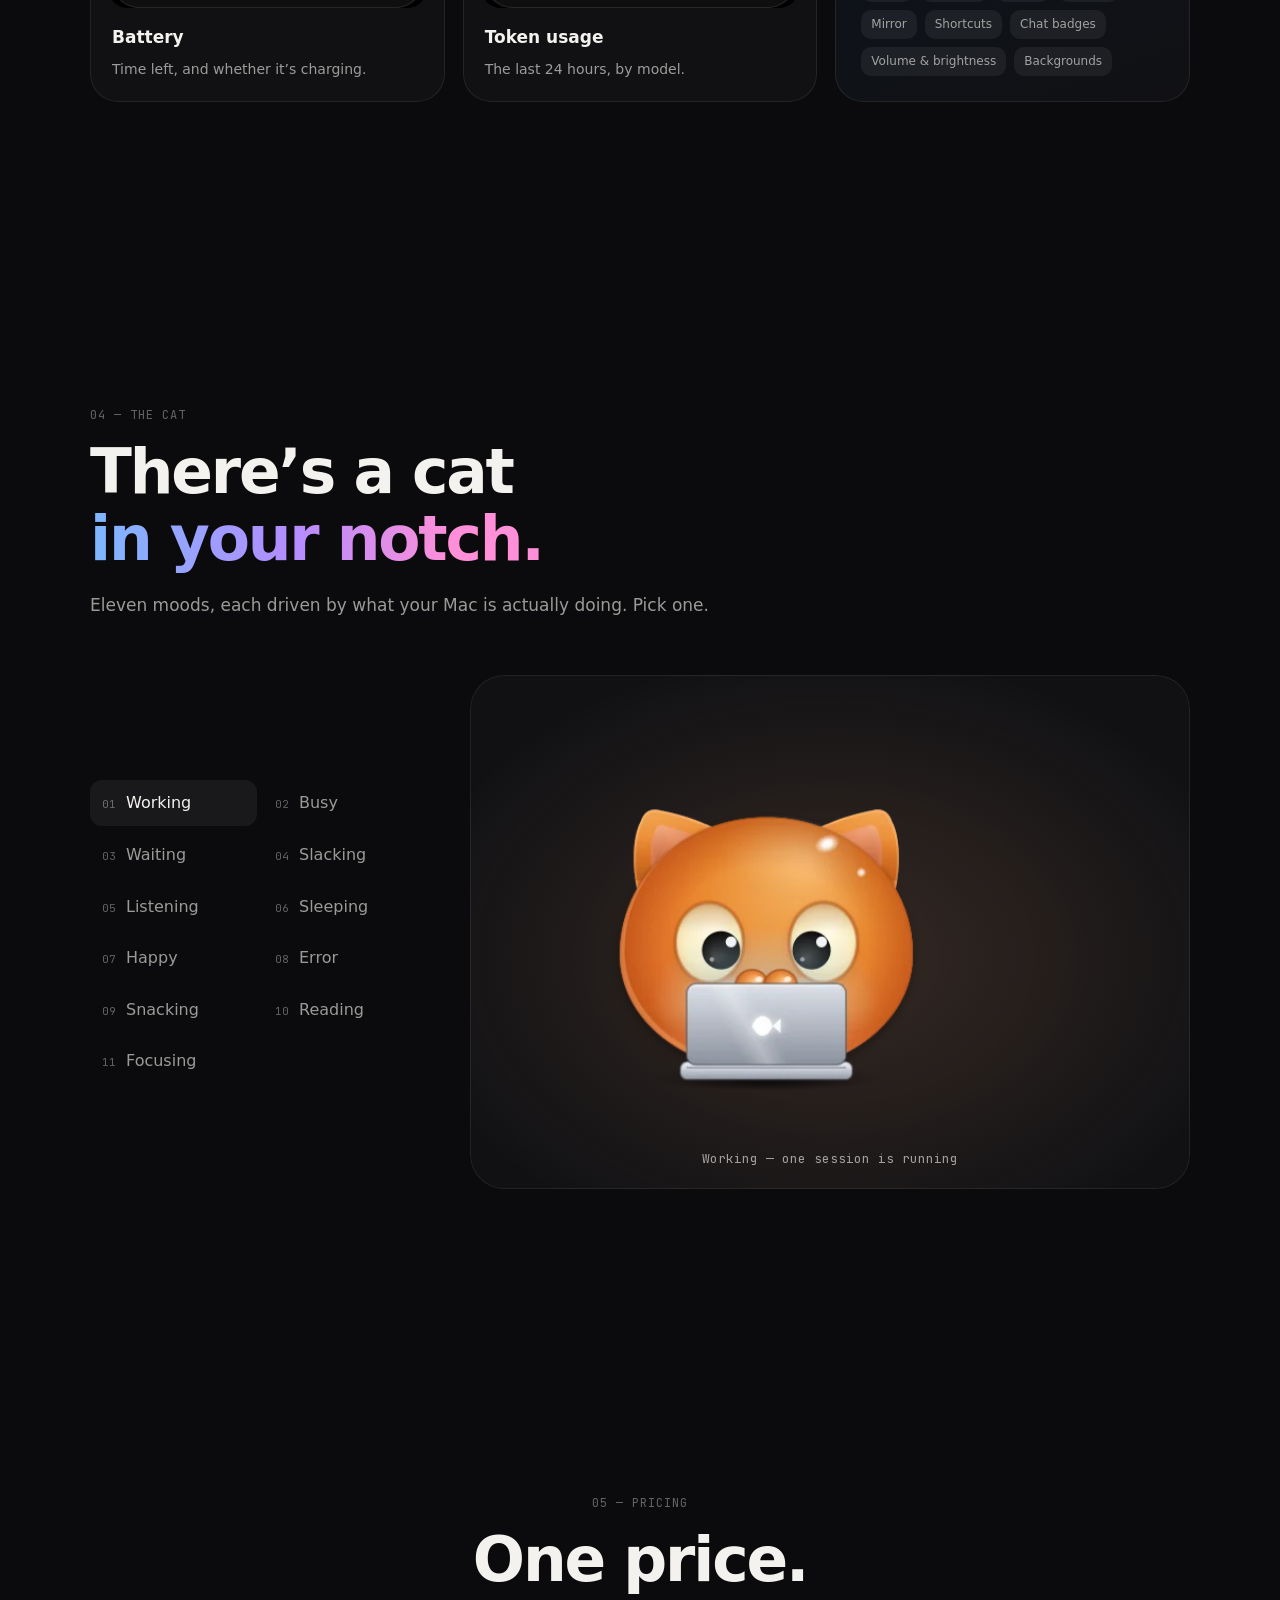
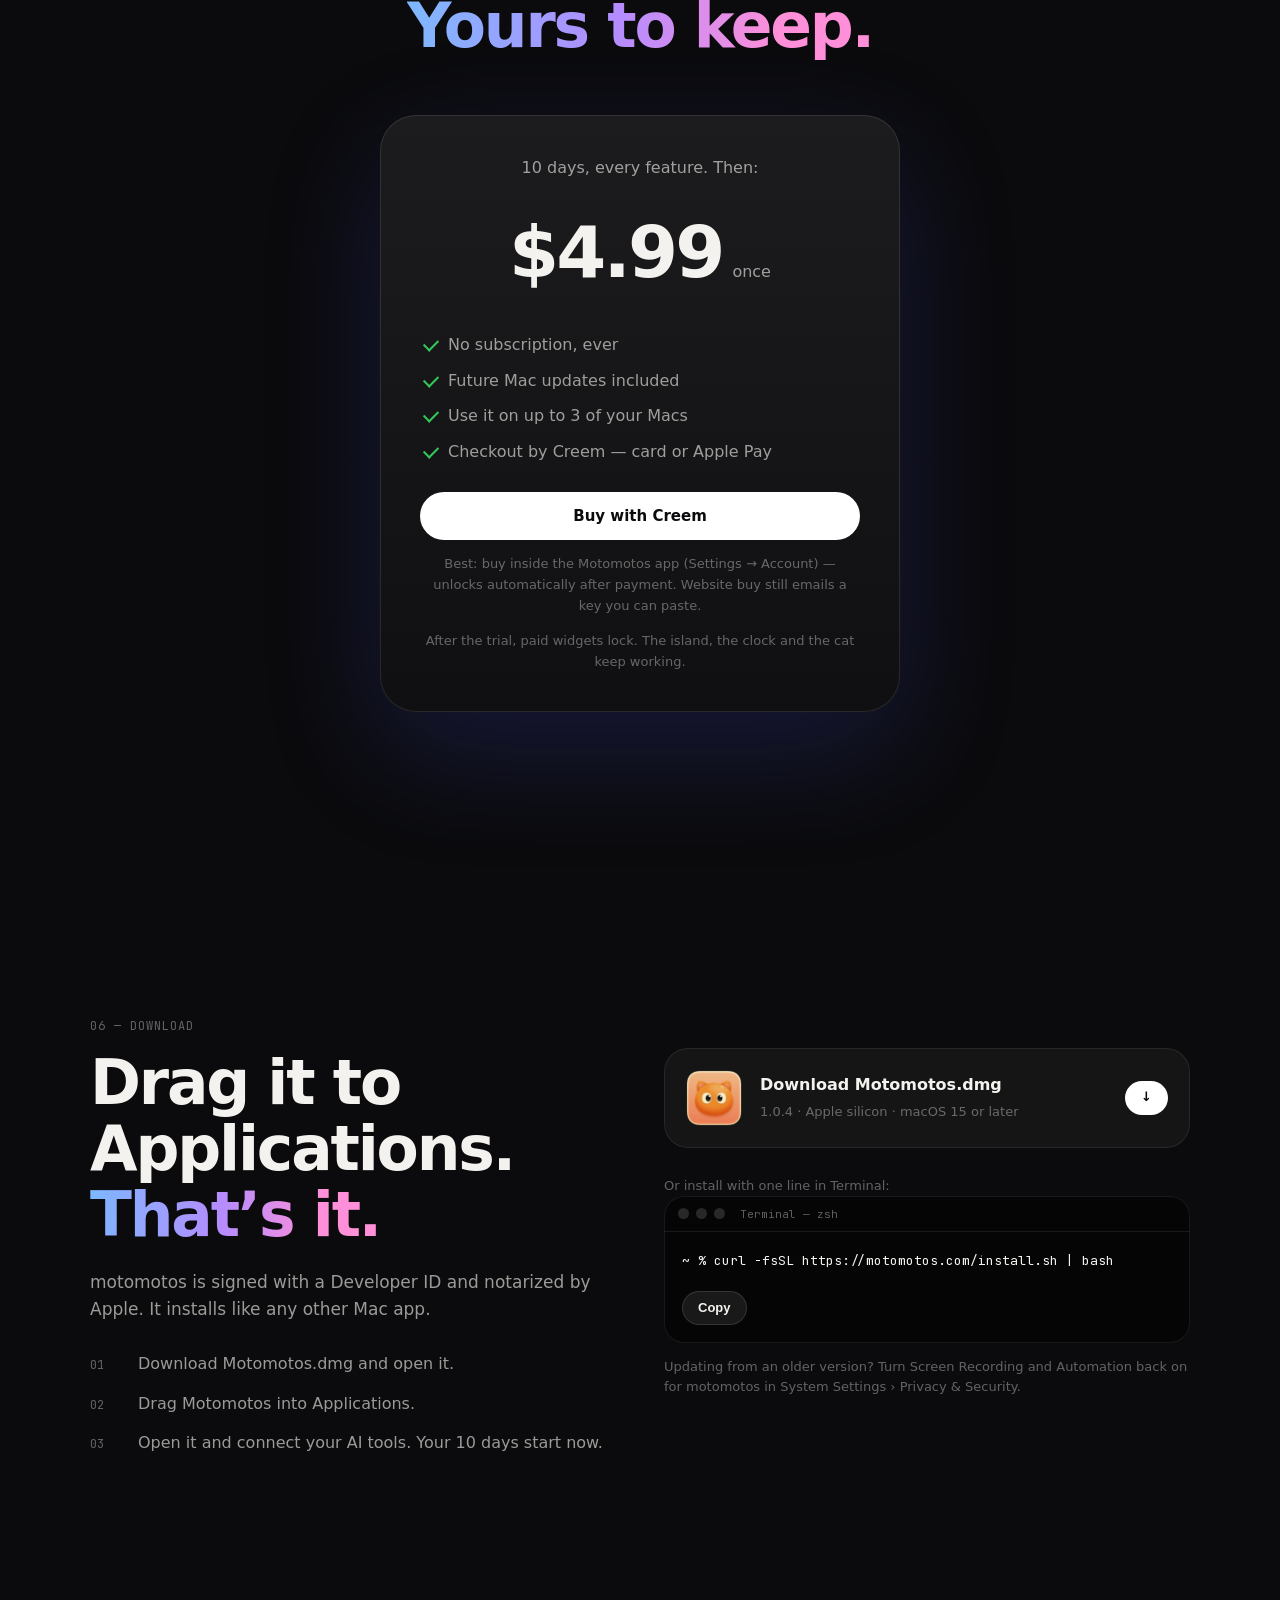
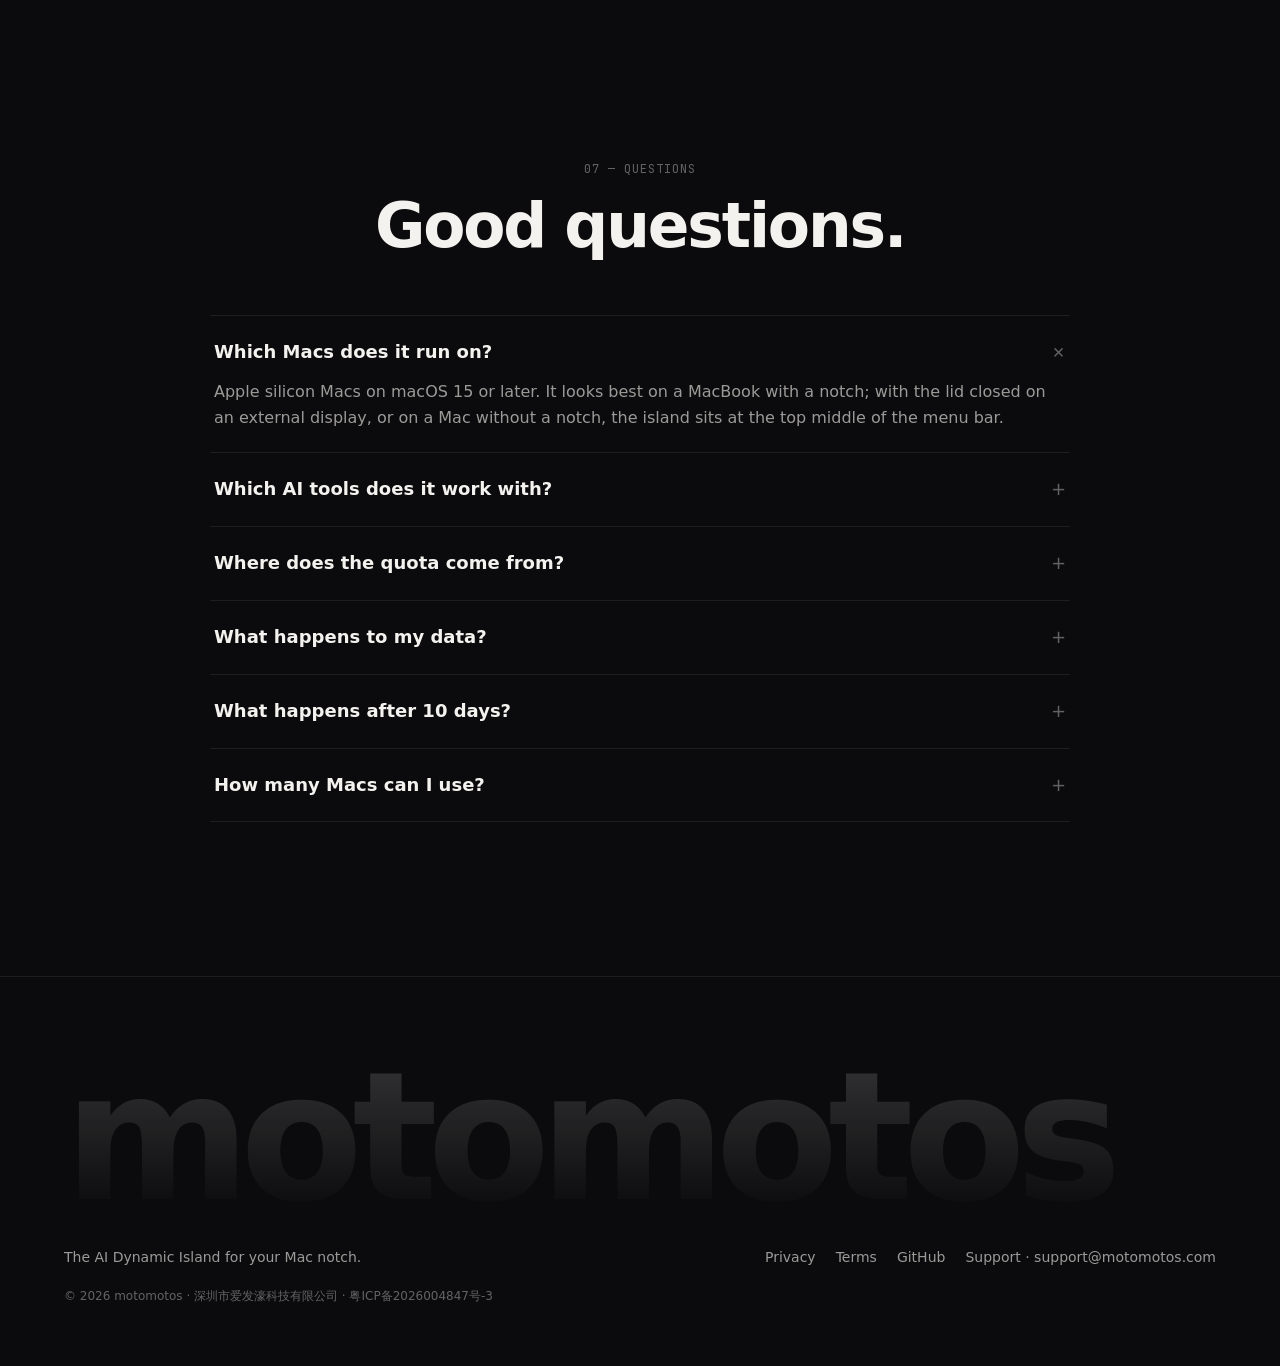
==== commit 972f2b77: "Redesign after the motomotos 2.0 island: live island hero, moments, real cards, DMG install, macOS 1" ====
--- a/index.html
+++ b/index.html
@@ -1,253 +1,174 @@
 <!doctype html>
-<html lang="en">
+<html lang="zh-CN">
 <head>
 <meta charset="utf-8">
 <meta name="viewport" content="width=device-width, initial-scale=1, viewport-fit=cover">
-<title>motomotos — the AI Dynamic Island for your Mac</title>
-<meta name="description" content="motomotos turns the MacBook notch into a live Dynamic Island for AI coding: agent quota, sessions, approvals, music and a cat. 10 days free, then $4.99 once.">
-<meta name="theme-color" content="#05070B">
-<meta property="og:title" content="motomotos — the AI Dynamic Island for your Mac">
-<meta property="og:description" content="Agent quota, sessions, approvals, music and a cat — in your MacBook notch.">
+<title>motomotos — Mac 刘海屏灵动岛 · AI 编程助手的状态岛</title>
+<meta name="description" content="motomotos 把 MacBook 的刘海变成灵动岛：Claude Code、Codex、Grok、DeepSeek 的状态和剩余额度，任务做完、出错、等你批准时在刘海上提醒。还有音乐、番茄钟、日历和一只小猫。">
+<meta name="keywords" content="灵动岛, Mac 灵动岛, 刘海屏, MacBook 刘海, Dynamic Island for Mac, macOS Dynamic Island, notch app, Claude Code, Codex, Grok, DeepSeek, AI 编程, 番茄钟, menu bar app">
+<meta name="theme-color" content="#0B0B0D">
+<meta property="og:title" content="motomotos — Dynamic Island for your Mac notch">
+<meta property="og:description" content="Your AI agents, working in the notch: status, quota left, alerts, music and a cat.">
 <meta property="og:image" content="/assets/film/poster.jpg">
 <link rel="icon" href="/assets/favicon.png">
 <link rel="apple-touch-icon" href="/assets/icon-256.png">
-<link rel="preload" href="/assets/fonts/jb3.woff2" as="font" type="font/woff2" crossorigin>
 <link rel="stylesheet" href="/assets/fonts/jb.css">
-<link rel="stylesheet" href="/css/site.css?v=202610250132">
+<link rel="stylesheet" href="/css/v2.css?v=202610271400">
 </head>
 <body>
-<div class="grain" aria-hidden="true"></div>
+<div id="defs"></div>
 
-<!-- the site's menu bar: logo · notch · links, like a Mac -->
-<header class="menubar" id="menubar">
-  <a class="brand" href="#top" aria-label="motomotos">
-    <img src="/assets/icon-256.png" alt="" width="22" height="22"><span>motomotos</span>
-  </a>
-  <nav class="links" aria-label="Sections">
-    <a href="#quota" data-t="nav.quota">Quota</a>
-    <a href="#approve" data-t="nav.approve">Alerts</a>
-    <a href="#diy" data-t="nav.diy">Background</a>
-    <a href="#widgets" data-t="nav.widgets">Widgets</a>
-    <a href="#cat" data-t="nav.cat">The cat</a>
-    <a href="#pricing" data-t="nav.pricing">Pricing</a>
+<header class="bar">
+  <a class="brand" href="#top"><img src="/assets/icon-256.png" alt="" width="24" height="24"><span>motomotos</span></a>
+  <nav aria-label="Sections">
+    <a href="#agents" data-t="nav.agents"></a>
+    <a href="#moments" data-t="nav.moments"></a>
+    <a href="#widgets" data-t="nav.widgets"></a>
+    <a href="#cat" data-t="nav.cat"></a>
+    <a href="#pricing" data-t="nav.pricing"></a>
+    <a href="#install" data-t="nav.install"></a>
   </nav>
-  <div class="bar-right">
+  <div class="right">
     <button class="lang" id="lang" type="button" aria-label="Language"><span data-l="overseas">EN</span><span data-l="cn">中文</span></button>
-    <a class="pill pill-buy" href="#pricing" data-t="nav.buy">Buy · $4.99</a>
+    <a class="btn btn-primary btn-sm" id="buyPill" href="#pricing"></a>
   </div>
 </header>
 
-<!-- the notch: real app frames, follows the section you're in; hover opens it -->
-<div class="notch" id="notch" aria-label="motomotos island">
-  <div class="notch-shape" id="notchShape">
-    <img class="notch-mood" id="notchMood" alt="" draggable="false">
-    <div class="notch-menu" id="notchMenu">
-      <a href="#quota"><i style="--c:var(--g)"></i><span data-t="nav.quota">Quota</span></a>
-      <a href="#approve"><i style="--c:var(--y)"></i><span data-t="nav.approve">Approve</span></a>
-      <a href="#widgets"><i style="--c:var(--r)"></i><span data-t="nav.widgets">Widgets</span></a>
-      <a href="#cat"><i style="--c:var(--o)"></i><span data-t="nav.cat">The cat</span></a>
-      <a href="#pricing"><i style="--c:var(--g)"></i><span data-t="nav.pricing">Pricing</span></a>
-      <a href="#install"><i style="--c:var(--y)"></i><span data-t="nav.install">Install</span></a>
-      <a href="#" id="notchLang" class="notch-lang"><i style="--c:#fff"></i><span>中文</span></a>
-      <a href="#pricing" class="notch-buy" data-t="nav.buy">Buy · $4.99</a>
+<main id="top">
+  <section class="hero" style="padding:56px 0 0">
+    <div class="blobs" aria-hidden="true"><i></i><i></i><i></i></div>
+    <div class="hero-copy" style="padding-bottom:40px">
+      <p class="eyebrow" data-t="hero.eyebrow"></p>
+      <h1 class="display" data-th="hero.h"></h1>
+      <p class="lede" data-t="hero.p"></p>
+      <div class="ctas">
+        <a class="btn btn-primary" href="/downloads/Motomotos.dmg" data-dl><svg viewBox="0 0 16 16" aria-hidden="true"><path d="M8 2v9m0 0L4.5 7.5M8 11l3.5-3.5M3 14h10"/></svg><span data-t="hero.cta1"></span></a>
+        <a class="btn btn-ghost" href="#pricing" id="heroBuy"></a>
+      </div>
+      <p class="meta" data-t="hero.meta"></p>
     </div>
-  </div>
-</div>
-<canvas class="intro" id="intro" aria-hidden="true"></canvas>
-
-<main id="top">
-
-  <!-- HERO -->
-  <section class="hero" id="hero">
-    <p class="eyebrow mono reveal" data-t="hero.eyebrow">motomotos · for the notch on your Mac</p>
-    <h1 class="display" id="heroTitle">
-      <span class="line"><span class="w" data-t="hero.l1">Your notch,</span></span>
-      <span class="line"><span class="w" data-t="hero.l2">finally</span> <span class="w grad" data-t="hero.l3">awake.</span></span>
-    </h1>
-    <p class="lede reveal" data-t="hero.sub"></p>
-    <div class="ctas reveal">
-      <a class="btn btn-primary" href="#install"><span data-t="hero.cta1">Install · 10 days free</span><svg viewBox="0 0 16 16" aria-hidden="true"><path d="M8 2v10m0 0l-4-4m4 4l4-4" /></svg></a>
-      <a class="btn btn-ghost" href="#pricing" data-t="hero.cta2">Buy once · $4.99</a>
+    <div class="screen">
+      <div class="menu"><span class="apple"></span><span>motomotos</span><span class="tick" data-t="stage.menu"></span></div>
+      <div class="stagebox" id="heroBox"><div class="stage" id="heroStage"></div></div>
     </div>
-    <p class="meta mono reveal" data-t="hero.meta">macOS 13+ · Apple silicon · 6 languages</p>
-
-    <figure class="film" id="film">
-      <div class="film-frame" id="filmFrame">
-        <video id="filmVideo" src="/assets/film/launch.mp4" poster="/assets/film/poster.jpg" muted loop playsinline preload="metadata"></video>
-        <button class="sound" id="sound" type="button"><span class="eq"><i></i><i></i><i></i></span><span data-t="film.sound">Sound on</span></button>
-      </div>
-      <figcaption class="mono"><span data-t="film.label">The 15-second film</span><span class="dot"></span><span data-t="film.note">Every pixel of the island is the real app.</span></figcaption>
-    </figure>
+    <div class="chips" id="chips"></div>
+    <div style="height:96px"></div>
   </section>
 
-  <!-- QUOTA -->
-  <section class="scene" id="quota" data-mood="busy" style="--len: 230vh">
-    <div class="sticky">
-      <div class="copy">
-        <p class="eyebrow mono" data-t="quota.eyebrow">01 — Quota</p>
-        <h2 class="h2" data-th="quota.h"></h2>
-        <p class="body" data-t="quota.p"></p>
+  <section id="agents">
+    <div class="wrap agents">
+      <div>
+        <p class="eyebrow reveal" data-t="ag.eyebrow"></p>
+        <h2 class="h2 reveal" data-th="ag.h"></h2>
+        <p class="sub reveal" data-t="ag.p"></p>
+        <ul class="alist reveal">
+          <li style="--c:#D97757"><i></i>Claude Code</li>
+          <li style="--c:#10A37F"><i></i>Codex</li>
+          <li style="--c:#E6E6E6"><i></i>Grok</li>
+          <li style="--c:#4D6BFE"><i></i>DeepSeek</li>
+          <li style="--c:#8B5CF6"><i></i>Hermes</li>
+          <li style="--c:#2B7FFF"><i></i>WorkBuddy</li>
+        </ul>
+        <ul class="points reveal"><li data-th="ag.b1"></li><li data-th="ag.b2"></li><li data-th="ag.b3"></li></ul>
       </div>
-      <div class="stage quota-stage" id="quotaStage">
-        <div class="tri-glow" id="quotaGlow"></div>
-        <div class="q-island" id="qIsland"><img id="qPill" alt=""></div>
-        <img class="q-card" id="qCard" alt="motomotos quota card">
-        <svg class="q-lines" id="qLines" aria-hidden="true"></svg>
-        <div class="callout" data-i="0" style="--c:var(--g)"><b data-t="quota.c1n"></b><span data-t="quota.c1v"></span></div>
-        <div class="callout" data-i="1" style="--c:var(--y)"><b data-t="quota.c2n"></b><span data-t="quota.c2v"></span></div>
-        <div class="callout" data-i="2" style="--c:var(--r)"><b data-t="quota.c3n"></b><span data-t="quota.c3v"></span></div>
+      <figure class="cardshot reveal" style="margin:0">
+        <div class="halo"></div>
+        <img data-v2="cards/usage.webp" alt="" width="368" height="368">
+        <figcaption class="fine" style="text-align:center" data-t="ag.cap"></figcaption>
+      </figure>
+    </div>
+  </section>
+
+  <section id="moments">
+    <div class="head center">
+      <p class="eyebrow reveal" data-t="mo.eyebrow"></p>
+      <h2 class="h2 reveal" data-th="mo.h"></h2>
+      <p class="sub reveal" data-t="mo.p"></p>
+    </div>
+    <div class="wrap moments" id="momentsGrid"></div>
+  </section>
+
+  <section id="widgets">
+    <div class="head">
+      <p class="eyebrow reveal" data-t="wg.eyebrow"></p>
+      <h2 class="h2 reveal" data-th="wg.h"></h2>
+      <p class="sub reveal" data-t="wg.p"></p>
+    </div>
+    <div class="wrap panel" id="panel"></div>
+  </section>
+
+  <section id="cat">
+    <div class="head">
+      <p class="eyebrow reveal" data-t="cat.eyebrow"></p>
+      <h2 class="h2 reveal" data-th="cat.h"></h2>
+      <p class="sub reveal" data-t="cat.p"></p>
+    </div>
+    <div class="wrap cat">
+      <ul class="moods" id="moods"></ul>
+      <div class="catstage reveal"><img id="catBig" alt=""><p id="catCaption"></p></div>
+    </div>
+  </section>
+
+  <section id="pricing">
+    <div class="head center">
+      <p class="eyebrow reveal" data-t="price.eyebrow"></p>
+      <h2 class="h2 reveal" data-th="price.h"></h2>
+    </div>
+    <div class="price reveal">
+      <p class="trial" data-t="price.trial"></p>
+      <p class="amount"><span class="num" id="priceNum"></span><span class="unit" data-t="price.unit"></span></p>
+      <ul class="checks"><li data-t="price.b1"></li><li data-t="price.b2"></li><li data-t="price.b3"></li><li data-t="price.b4"></li></ul>
+      <a class="btn btn-primary wide" id="buyBtn" href="#"></a>
+      <p class="fine" data-t="price.note"></p>
+      <p class="fine" data-t="price.after"></p>
+    </div>
+  </section>
+
+  <section id="install">
+    <div class="wrap install">
+      <div>
+        <p class="eyebrow reveal" data-t="in.eyebrow"></p>
+        <h2 class="h2 reveal" data-th="in.h"></h2>
+        <p class="sub reveal" data-t="in.p"></p>
+        <ol class="steps reveal"><li data-t="in.s1"></li><li data-t="in.s2"></li><li data-t="in.s3"></li></ol>
+      </div>
+      <div class="reveal">
+        <a class="dl" href="/downloads/Motomotos.dmg" data-dl>
+          <img src="/assets/icon-256.png" alt="" width="56" height="56">
+          <div class="t"><b data-t="in.dl"></b><span data-t="in.dlmeta"></span></div>
+          <span class="btn btn-primary btn-sm" aria-hidden="true">↓</span>
+        </a>
+        <p class="fine" data-t="in.alt" style="margin-top:28px"></p>
+        <div class="term">
+          <div class="tb"><i></i><i></i><i></i><span>Terminal — zsh</span></div>
+          <pre id="cmd"></pre>
+          <button class="btn btn-ghost btn-sm copy" id="copyBtn" type="button" data-t="in.copy"></button>
+        </div>
+        <p class="fine" data-t="in.up"></p>
       </div>
     </div>
   </section>
 
-  <!-- APPROVE -->
-  <section class="scene" id="approve" data-mood="waiting" style="--len: 320vh">
-    <div class="sticky">
-      <div class="copy">
-        <p class="eyebrow mono" data-t="approve.eyebrow">02 — Approve</p>
-        <h2 class="h2" data-th="approve.h"></h2>
-        <p class="body" data-t="approve.p"></p>
-        <ol class="steps mono" id="steps">
-          <li><span>01</span><span data-t="approve.step1"></span></li>
-          <li><span>02</span><span data-t="approve.step2"></span></li>
-          <li><span>03</span><span data-t="approve.step3"></span></li>
-        </ol>
-        <div class="progress"><i id="approveBar"></i></div>
-      </div>
-      <div class="stage seq-stage">
-        <div class="tri-glow soft" id="seqGlow"></div>
-        <canvas id="seq" aria-label="motomotos approval card"></canvas>
-      </div>
-    </div>
-  </section>
-
-  <!-- DIY BACKGROUND -->
-  <section class="block diy" id="diy" data-mood="music">
-    <div class="diy-grid">
-      <div class="copy">
-        <p class="eyebrow mono reveal" data-t="diy.eyebrow">03 — Background</p>
-        <h2 class="h2 reveal" data-th="diy.h"></h2>
-        <p class="body reveal" data-t="diy.p"></p>
-        <div class="diy-tabs reveal" role="tablist">
-          <button type="button" class="on" data-diy="still" role="tab" data-t="diy.still">Picture</button>
-          <button type="button" data-diy="gif" role="tab" data-t="diy.gif">GIF</button>
-        </div>
-        <p class="mono fine dim reveal" data-t="diy.formats"></p>
-      </div>
-      <figure class="diy-stage reveal">
-        <div class="tri-glow soft"></div>
-        <img id="diyStill" data-src="bg/sunset.webp" alt="">
-        <video id="diyGif" muted loop playsinline preload="none" hidden></video>
-        <figcaption class="mono fine dim" data-t="diy.note"></figcaption>
-      </figure>
-    </div>
-  </section>
-
-  <!-- WIDGETS -->
-  <section class="block" id="widgets" data-mood="music">
-    <div class="block-head">
-      <p class="eyebrow mono reveal" data-t="widgets.eyebrow">03 — Widgets</p>
-      <h2 class="h2 reveal" data-th="widgets.h"></h2>
-    </div>
-    <div class="bento">
-      <article class="card c-term reveal"><div class="shot"><img data-src="ui/terminals.webp" alt=""></div><div class="card-text"><h3 data-t="w.term.h"></h3><p data-t="w.term.p"></p></div></article>
-      <article class="card c-grid reveal"><div class="shot"><img data-src="ui/calendar.webp" alt=""></div><div class="card-text"><h3 data-t="w.grid.h"></h3><p data-t="w.grid.p"></p></div></article>
-      <article class="card c-hud reveal"><div class="shot"><img data-src="ui/hud.webp" alt=""></div><div class="card-text"><h3 data-t="w.hud.h"></h3><p data-t="w.hud.p"></p></div></article>
-      <article class="card c-hover reveal"><div class="shot"><img data-src="ui/hover.webp" alt=""></div><div class="card-text"><h3 data-t="w.hover.h"></h3><p data-t="w.hover.p"></p></div></article>
-      <article class="card c-music reveal"><div class="shot music-shot" aria-hidden="true"><div class="eqbig"><i></i><i></i><i></i><i></i><i></i><i></i><i></i></div></div><div class="card-text"><h3 data-t="w.music.h"></h3><p data-t="w.music.p"></p></div></article>
-      <article class="card c-lang reveal"><div class="shot lang-shot" aria-hidden="true"><span class="hello mono" id="hello">Hello</span></div><div class="card-text"><h3 data-t="w.lang.h"></h3><p data-t="w.lang.p"></p></div></article>
-    </div>
-  </section>
-
-  <!-- CAT -->
-  <section class="block cat" id="cat" data-mood="cycle">
-    <div class="block-head">
-      <p class="eyebrow mono reveal" data-t="cat.eyebrow">04 — The cat</p>
-      <h2 class="h2 reveal" data-th="cat.h"></h2>
-      <p class="body reveal" data-t="cat.p"></p>
-    </div>
-    <div class="cat-wrap">
-      <ul class="moods" id="moods"></ul>
-      <div class="cat-stage reveal">
-        <div class="tri-glow soft"></div>
-        <img id="catBig" alt="">
-        <p class="mono cat-caption" id="catCaption"></p>
-      </div>
-    </div>
-  </section>
-
-  <!-- PRICING -->
-  <section class="block pricing" id="pricing" data-mood="eating">
-    <div class="block-head center">
-      <p class="eyebrow mono reveal" data-t="price.eyebrow">05 — Pricing</p>
-      <h2 class="h2 reveal" data-th="price.h"></h2>
-    </div>
-    <div class="price-card reveal" id="priceCard">
-      <div class="ring" aria-hidden="true"></div>
-      <div class="price-inner">
-        <p class="mono trial" data-t="price.trial"></p>
-        <p class="amount"><span class="num mono" id="priceNum">$4.99</span><span class="unit" data-t="price.unit">once</span></p>
-        <ul class="checks">
-          <li data-t="price.b1"></li><li data-t="price.b2"></li><li data-t="price.b3"></li><li data-t="price.b4"></li>
-        </ul>
-        <a class="btn btn-primary wide" id="buyBtn" href="#" data-t="price.cta">Buy with Creem</a>
-        <p class="fine" data-t="price.note"></p>
-        <p class="fine dim" data-t="price.after"></p>
-      </div>
-    </div>
-  </section>
-
-  <!-- INSTALL -->
-  <section class="block install" id="install" data-mood="focusing">
-    <div class="install-grid">
-      <div class="copy">
-        <p class="eyebrow mono reveal" data-t="install.eyebrow">06 — Install</p>
-        <h2 class="h2 reveal" data-th="install.h"></h2>
-        <p class="body reveal" data-t="install.p"></p>
-        <ol class="howto reveal">
-          <li data-t="install.s1"></li><li data-t="install.s2"></li><li data-t="install.s3"></li>
-        </ol>
-      </div>
-      <div class="term reveal" id="term">
-        <div class="term-bar"><i></i><i></i><i></i><span class="mono">Terminal — zsh</span></div>
-        <div class="term-body mono">
-          <div class="cmdline"><span class="ps">~ %</span> <span id="cmdTyped"></span><span class="caret"></span></div>
-          <div class="out" id="termOut"></div>
-        </div>
-        <button class="copy-btn mono" id="copyBtn" type="button"><svg viewBox="0 0 16 16" aria-hidden="true"><rect x="5" y="5" width="8" height="8" rx="2"/><path d="M3 10V4a1 1 0 0 1 1-1h6"/></svg><span data-t="install.copy">Copy</span></button>
-      </div>
-    </div>
-    <details class="what reveal">
-      <summary data-t="install.what"></summary>
-      <ul><li data-t="install.w1"></li><li data-t="install.w2"></li><li data-t="install.w3"></li><li data-t="install.w4"></li></ul>
-      <p class="mono fine"><span data-t="install.http"></span> <code id="httpCmd"></code></p>
-    </details>
-  </section>
-
-  <!-- FAQ -->
-  <section class="block faq" id="faq" data-mood="sleeping">
-    <div class="block-head">
-      <p class="eyebrow mono reveal" data-t="faq.eyebrow">07 — Questions</p>
-      <h2 class="h2 reveal" data-t="faq.h"></h2>
-    </div>
+  <section id="faq">
+    <div class="head center"><p class="eyebrow reveal" data-t="faq.eyebrow"></p><h2 class="h2 reveal" data-t="faq.h"></h2></div>
     <div class="qa" id="qa"></div>
   </section>
 </main>
 
-<footer class="foot" id="foot" data-mood="happy">
-  <div class="wordmark mono" id="wordmark" aria-label="motomotos">motomotos</div>
-  <div class="gradline"></div>
-  <div class="foot-row">
-    <p data-t="foot.tag"></p>
-    <nav class="mono">
-      <a href="/privacy.html" data-t="foot.privacy">Privacy</a>
-      <a href="/terms.html" data-t="foot.terms">Terms</a>
-      <a id="mail" href="mailto:support@motomotos.com"><span data-t="foot.support">Support</span> · support@motomotos.com</a>
+<footer>
+  <div class="wm">motomotos</div>
+  <div class="row">
+    <p style="margin:0" data-t="foot.tag"></p>
+    <nav>
+      <a href="/privacy.html" data-t="foot.privacy"></a>
+      <a href="/terms.html" data-t="foot.terms"></a>
+      <a href="https://github.com/ygalex0927-eng/motomotos-releases" target="_blank" rel="noopener" data-t="foot.github"></a>
+      <a href="mailto:support@motomotos.com"><span data-t="foot.support"></span> · support@motomotos.com</a>
     </nav>
   </div>
-  <p class="mono fine dim"><span>© 2026 motomotos</span> <span data-t="foot.company"></span> <span data-th="foot.beian"></span></p>
+  <p class="legal"><span>© 2026 motomotos</span> · <span data-t="foot.company"></span> · <span data-th="foot.beian"></span></p>
 </footer>
 
-<script type="module" src="/js/main.js?v=202610250132"></script>
+<script type="module" src="/js/v2.js?v=202610271400"></script>
 </body>
 </html>
--- a/css/v2.css
+++ b/css/v2.css
@@ -0,0 +1,295 @@
+/* motomotos.com — 2026-10 redesign, after the motomotos 2.0 island. One black shape on a dark stage, soft
+   coloured light, big type. Fonts are the system's (PingFang / SF) plus the bundled JetBrains Mono. */
+
+:root {
+  --bg: #0B0B0D;
+  --bg2: #111114;
+  --ink: #F4F2EE;
+  --ink2: rgba(244, 242, 238, .62);
+  --ink3: rgba(244, 242, 238, .38);
+  --line: rgba(255, 255, 255, .08);
+  --blue: #4DA3FF; --violet: #8B5CFF; --pink: #FF6AD5; --amber: #FFB020; --green: #34C759; --red: #FF453A; --coral: #FF6A55;
+  --sans: -apple-system, BlinkMacSystemFont, "SF Pro Display", "PingFang SC", "Hiragino Sans GB", "Microsoft YaHei", system-ui, sans-serif;
+  --mono: "JetBrains Mono", ui-monospace, SFMono-Regular, Menlo, monospace;
+  --ease: cubic-bezier(.22, 1, .36, 1);
+  --pad: clamp(20px, 5vw, 72px);
+}
+* { box-sizing: border-box; }
+html { scroll-behavior: smooth; -webkit-text-size-adjust: 100%; }
+body { margin: 0; background: var(--bg); color: var(--ink); font: 16px/1.6 var(--sans); -webkit-font-smoothing: antialiased; overflow-x: hidden; }
+a { color: inherit; text-decoration: none; }
+img { display: block; max-width: 100%; }
+.mono { font-family: var(--mono); }
+.dim { color: var(--ink3); }
+em { font-style: normal; background: linear-gradient(92deg, #7DB8FF, #B48CFF 45%, #FF8FD8 80%); -webkit-background-clip: text; background-clip: text; color: transparent; }
+
+/* ---------- menu bar ---------- */
+.bar { position: fixed; inset: 0 0 auto; z-index: 50; height: 56px; display: flex; align-items: center; gap: 28px; padding: 0 var(--pad);
+  background: rgba(11, 11, 13, .55); backdrop-filter: saturate(160%) blur(18px); -webkit-backdrop-filter: saturate(160%) blur(18px); border-bottom: 1px solid var(--line); }
+.bar .brand { display: flex; align-items: center; gap: 10px; font-weight: 600; letter-spacing: -.01em; }
+.bar .brand img { width: 24px; height: 24px; border-radius: 6px; }
+.bar nav { display: flex; gap: 24px; margin-left: 12px; font-size: 14px; color: var(--ink2); }
+.bar nav a:hover { color: var(--ink); }
+.bar .right { margin-left: auto; display: flex; align-items: center; gap: 12px; }
+.lang { height: 32px; padding: 0 4px; border-radius: 16px; border: 1px solid var(--line); background: transparent; color: var(--ink3); font: 12px var(--mono); cursor: pointer; display: flex; align-items: center; gap: 2px; }
+.lang span { padding: 3px 8px; border-radius: 12px; }
+.lang span.on { background: rgba(255, 255, 255, .1); color: var(--ink); }
+.btn { display: inline-flex; align-items: center; justify-content: center; gap: 10px; height: 48px; padding: 0 24px; border-radius: 24px; font-size: 15px; font-weight: 600; cursor: pointer; border: 0; transition: transform .3s var(--ease), box-shadow .3s var(--ease), background .3s; }
+.btn:hover { transform: translateY(-1px); }
+.btn-primary { background: #fff; color: #0B0B0D; box-shadow: 0 0 0 0 rgba(125, 184, 255, 0); }
+.btn-primary:hover { box-shadow: 0 10px 40px rgba(125, 184, 255, .35); }
+.btn-ghost { background: rgba(255, 255, 255, .08); color: var(--ink); box-shadow: inset 0 0 0 1px rgba(255, 255, 255, .12); }
+.btn-sm { height: 34px; padding: 0 16px; font-size: 13px; }
+.btn svg { width: 16px; height: 16px; fill: none; stroke: currentColor; stroke-width: 2; stroke-linecap: round; stroke-linejoin: round; }
+
+/* ---------- ambient light ---------- */
+.blobs { position: absolute; inset: 0; overflow: hidden; pointer-events: none; z-index: 0; }
+.blobs i { position: absolute; border-radius: 50%; filter: blur(90px); animation: drift 16s ease-in-out infinite; }
+.blobs i:nth-child(1) { left: 6%; top: 18%; width: 520px; height: 520px; background: rgba(77, 90, 255, .22); }
+.blobs i:nth-child(2) { right: 4%; top: 26%; width: 560px; height: 560px; background: rgba(255, 106, 85, .14); animation-delay: -6s; }
+.blobs i:nth-child(3) { left: 38%; top: 58%; width: 420px; height: 420px; background: rgba(52, 199, 160, .10); animation-delay: -11s; }
+@keyframes drift { 0%, 100% { transform: translate(0, 0); } 50% { transform: translate(30px, -24px); } }
+
+/* ---------- hero ---------- */
+.hero { position: relative; padding: 56px 0 0; min-height: 100vh; overflow: hidden; }
+.screen { position: relative; z-index: 1; margin: 0 auto; width: min(1240px, calc(100% - 2 * var(--pad))); }
+.screen .menu { height: 34px; border-radius: 14px 14px 0 0; background: rgba(255, 255, 255, .045); border: 1px solid var(--line); border-bottom: 0; display: flex; align-items: center; padding: 0 18px; gap: 16px; font: 12px var(--mono); color: var(--ink3); }
+.screen .menu .apple { width: 12px; height: 12px; border-radius: 3px; background: rgba(255, 255, 255, .2); }
+.screen .menu .tick { margin-left: auto; }
+.stagebox { position: relative; height: calc(640px * var(--k, 1)); border: 1px solid var(--line); border-top: 0; border-radius: 0 0 22px 22px; background: radial-gradient(120% 80% at 50% 0%, rgba(255, 255, 255, .035), rgba(255, 255, 255, 0) 60%); overflow: hidden; }
+.stage { position: absolute; left: 50%; top: 0; width: 1240px; height: 640px; margin-left: -620px; transform-origin: 50% 0; transform: scale(var(--k, 1)); }
+.chips { position: relative; z-index: 2; display: flex; flex-wrap: wrap; justify-content: center; gap: 8px; margin: 22px auto 0; max-width: 980px; padding: 0 var(--pad); }
+.chip { height: 34px; padding: 0 14px; border-radius: 17px; border: 1px solid var(--line); background: rgba(255, 255, 255, .03); color: var(--ink2); font: 13px var(--sans); cursor: pointer; transition: all .25s var(--ease); }
+.chip:hover { color: var(--ink); border-color: rgba(255, 255, 255, .2); }
+.chip.on { background: var(--ink); color: #0B0B0D; border-color: var(--ink); }
+.chip .p { display: inline-block; width: 0; height: 2px; background: currentColor; vertical-align: middle; margin-left: 0; transition: none; }
+.hero-copy { position: relative; z-index: 2; text-align: center; padding: 64px var(--pad) 96px; }
+.eyebrow { font: 12px/1 var(--mono); letter-spacing: .08em; color: var(--ink3); text-transform: uppercase; margin: 0 0 18px; }
+.display { margin: 0; font-size: clamp(44px, 7.4vw, 104px); line-height: 1.02; letter-spacing: -.04em; font-weight: 700; }
+.lede { max-width: 720px; margin: 26px auto 0; font-size: clamp(16px, 1.5vw, 19px); color: var(--ink2); }
+.ctas { display: flex; flex-wrap: wrap; gap: 12px; justify-content: center; margin-top: 34px; }
+.meta { margin-top: 18px; font: 12px var(--mono); color: var(--ink3); }
+
+/* ---------- sections ---------- */
+section { position: relative; padding: clamp(80px, 12vw, 160px) var(--pad); }
+.head { max-width: 1100px; margin: 0 auto 56px; }
+.head.center { text-align: center; }
+.h2 { margin: 0; font-size: clamp(34px, 4.8vw, 64px); line-height: 1.08; letter-spacing: -.035em; font-weight: 700; }
+.sub { max-width: 640px; margin-top: 20px; color: var(--ink2); font-size: 17px; }
+.head.center .sub { margin-left: auto; margin-right: auto; }
+.wrap { max-width: 1100px; margin: 0 auto; }
+.reveal { opacity: 0; transform: translateY(18px); transition: opacity .8s var(--ease), transform .8s var(--ease); }
+.reveal.in { opacity: 1; transform: none; }
+
+/* agents */
+.agents { display: grid; grid-template-columns: 1.05fr .95fr; gap: 48px; align-items: center; }
+.alist { display: grid; grid-template-columns: repeat(3, 1fr); gap: 10px; margin-top: 28px; }
+.alist li { list-style: none; display: flex; align-items: center; gap: 10px; height: 52px; padding: 0 14px; border-radius: 14px; background: rgba(255, 255, 255, .04); box-shadow: inset 0 0 0 1px var(--line); font-size: 14px; font-weight: 600; }
+.alist li i { width: 10px; height: 10px; border-radius: 50%; background: var(--c); box-shadow: 0 0 12px var(--c); flex: none; }
+.alist { padding: 0; margin-bottom: 0; }
+.points { margin: 28px 0 0; padding: 0; display: grid; gap: 14px; }
+.points li { list-style: none; position: relative; padding-left: 26px; color: var(--ink2); }
+.points li b { color: var(--ink); font-weight: 600; }
+.points li::before { content: ""; position: absolute; left: 4px; top: 10px; width: 8px; height: 8px; border-radius: 50%; background: linear-gradient(135deg, #7DB8FF, #FF8FD8); }
+.cardshot { position: relative; border-radius: 34px; padding: 22px; background: linear-gradient(180deg, rgba(255, 255, 255, .06), rgba(255, 255, 255, .02)); box-shadow: inset 0 0 0 1px var(--line), 0 40px 120px rgba(0, 0, 0, .5); }
+.cardshot img { border-radius: 22px; width: 100%; }
+.cardshot .halo { position: absolute; inset: 10% 8%; z-index: -1; filter: blur(60px); background: radial-gradient(closest-side, rgba(255, 176, 32, .35), rgba(255, 176, 32, 0)); }
+
+/* moments: small stages, one state each */
+.moments { display: grid; grid-template-columns: repeat(3, 1fr); gap: 18px; }
+.moment { position: relative; border-radius: 26px; overflow: hidden; background: var(--bg2); box-shadow: inset 0 0 0 1px var(--line); }
+.moment .mstage { position: relative; height: 190px; overflow: hidden; background: radial-gradient(90% 120% at 50% 0%, rgba(255, 255, 255, .05), rgba(255, 255, 255, 0) 70%); }
+.moment .mstage .stage { --k: .46; height: 640px; }
+.moment .mtext { padding: 18px 22px 22px; border-top: 1px solid var(--line); }
+.moment h3 { margin: 0; font-size: 17px; letter-spacing: -.01em; }
+.moment p { margin: 6px 0 0; color: var(--ink2); font-size: 14px; line-height: 1.55; }
+.moment .replay { position: absolute; right: 16px; bottom: 18px; z-index: 5; font: 11px var(--mono); color: var(--ink3); background: rgba(255, 255, 255, .06); border: 0; border-radius: 10px; padding: 4px 9px; cursor: pointer; }
+
+/* widgets: the default panel, card by card */
+.panel { display: grid; grid-template-columns: 1fr 1fr 1fr; grid-auto-rows: minmax(0, auto); gap: 18px; }
+.wcard { border-radius: 28px; background: var(--bg2); box-shadow: inset 0 0 0 1px var(--line); overflow: hidden; display: flex; flex-direction: column; }
+.wcard .img { padding: 18px 18px 0; }
+.wcard .img img { width: 100%; border-radius: 20px; }
+.wcard .txt { padding: 16px 22px 22px; }
+.wcard h3 { margin: 0; font-size: 17px; }
+.wcard p { margin: 6px 0 0; font-size: 14px; color: var(--ink2); }
+.wcard.text { justify-content: flex-end; padding: 26px; background: linear-gradient(160deg, rgba(139, 92, 255, .14), rgba(77, 163, 255, .05) 60%, var(--bg2)); }
+.wcard.text .big { font-size: 56px; font-weight: 700; letter-spacing: -.04em; line-height: 1; }
+.tags { display: flex; flex-wrap: wrap; gap: 8px; margin-top: 14px; }
+.tags span { font-size: 12px; color: var(--ink2); padding: 5px 10px; border-radius: 10px; background: rgba(255, 255, 255, .06); }
+
+/* cat */
+.cat { display: grid; grid-template-columns: 340px 1fr; gap: 40px; align-items: center; }
+.moods { padding: 0; margin: 0; display: grid; grid-template-columns: 1fr 1fr; gap: 6px; }
+.moods li { list-style: none; display: flex; align-items: baseline; gap: 10px; padding: 10px 12px; border-radius: 12px; cursor: pointer; color: var(--ink2); transition: background .2s, color .2s; }
+.moods li .n { font: 11px var(--mono); color: var(--ink3); }
+.moods li.on, .moods li:hover { background: rgba(255, 255, 255, .06); color: var(--ink); }
+.catstage { position: relative; aspect-ratio: 1.4; border-radius: 34px; background: radial-gradient(60% 60% at 50% 55%, rgba(255, 176, 120, .16), rgba(255, 255, 255, 0)), var(--bg2); box-shadow: inset 0 0 0 1px var(--line); display: grid; place-items: center; }
+.catstage img { width: 62%; transition: opacity .25s, transform .5s var(--ease); }
+.catstage p { position: absolute; bottom: 22px; left: 0; right: 0; text-align: center; margin: 0; font: 13px var(--mono); color: var(--ink2); }
+
+/* pricing */
+.price { max-width: 520px; margin: 0 auto; border-radius: 36px; padding: 40px; text-align: center; background: linear-gradient(180deg, rgba(255, 255, 255, .07), rgba(255, 255, 255, .02)); box-shadow: inset 0 0 0 1px rgba(255, 255, 255, .1), 0 40px 120px rgba(77, 90, 255, .18); }
+.price .trial { color: var(--ink2); margin: 0; }
+.price .amount { margin: 14px 0 8px; display: flex; align-items: baseline; justify-content: center; gap: 10px; }
+.price .num { font-size: 72px; font-weight: 700; letter-spacing: -.04em; }
+.price .unit { color: var(--ink2); }
+.checks { padding: 0; margin: 22px 0 28px; display: grid; gap: 10px; text-align: left; }
+.checks li { list-style: none; padding-left: 28px; position: relative; color: var(--ink2); }
+.checks li::before { content: ""; position: absolute; left: 4px; top: 7px; width: 12px; height: 7px; border-left: 2px solid var(--green); border-bottom: 2px solid var(--green); transform: rotate(-45deg); }
+.price .wide { width: 100%; }
+.fine { font-size: 13px; color: var(--ink3); margin: 14px 0 0; }
+
+/* install */
+.install { display: grid; grid-template-columns: 1fr 1fr; gap: 48px; align-items: start; }
+.steps { padding: 0; margin: 28px 0 0; counter-reset: s; display: grid; gap: 14px; }
+.steps li { list-style: none; counter-increment: s; display: grid; grid-template-columns: 36px 1fr; gap: 12px; align-items: baseline; color: var(--ink2); }
+.steps li::before { content: counter(s, decimal-leading-zero); font: 12px var(--mono); color: var(--ink3); }
+.term { border-radius: 20px; background: #050506; box-shadow: inset 0 0 0 1px var(--line); overflow: hidden; }
+.term .tb { height: 36px; display: flex; align-items: center; gap: 7px; padding: 0 14px; border-bottom: 1px solid var(--line); }
+.term .tb i { width: 11px; height: 11px; border-radius: 50%; background: rgba(255, 255, 255, .14); }
+.term .tb span { margin-left: 8px; font: 11px var(--mono); color: var(--ink3); }
+.term pre { margin: 0; padding: 18px; font: 13px/1.7 var(--mono); color: var(--ink); white-space: pre-wrap; word-break: break-all; }
+.term .copy { margin: 0 18px 18px; }
+.dl { display: flex; align-items: center; gap: 18px; padding: 22px; border-radius: 24px; background: rgba(255, 255, 255, .04); box-shadow: inset 0 0 0 1px var(--line); margin-top: 28px; }
+.dl img { width: 56px; height: 56px; border-radius: 14px; }
+.dl .t { flex: 1; }
+.dl .t b { display: block; }
+.dl .t span { font-size: 13px; color: var(--ink3); }
+
+/* faq */
+.qa { max-width: 860px; margin: 0 auto; border-top: 1px solid var(--line); }
+.qa details { border-bottom: 1px solid var(--line); padding: 22px 4px; }
+.qa summary { cursor: pointer; list-style: none; font-size: 18px; font-weight: 600; display: flex; justify-content: space-between; gap: 20px; }
+.qa summary::-webkit-details-marker { display: none; }
+.qa summary::after { content: "+"; color: var(--ink3); font-weight: 400; transition: transform .3s var(--ease); }
+.qa details[open] summary::after { transform: rotate(45deg); }
+.qa p { margin: 12px 0 0; color: var(--ink2); }
+
+/* footer */
+footer { padding: 80px var(--pad) 48px; border-top: 1px solid var(--line); }
+footer .wm { font-size: clamp(56px, 14vw, 200px); font-weight: 700; letter-spacing: -.06em; line-height: .9; background: linear-gradient(180deg, rgba(255, 255, 255, .16), rgba(255, 255, 255, 0)); -webkit-background-clip: text; background-clip: text; color: transparent; }
+footer .row { display: flex; flex-wrap: wrap; justify-content: space-between; gap: 18px; margin-top: 28px; color: var(--ink2); font-size: 14px; }
+footer nav { display: flex; gap: 20px; flex-wrap: wrap; }
+footer .legal { margin-top: 18px; font-size: 12px; color: var(--ink3); }
+footer .legal a { color: var(--ink3); }
+
+/* ---------- the island (js/island.js) ---------- */
+.isl { position: absolute; inset: 0; font-family: var(--sans); color: #fff; }
+.isl-goo { position: absolute; inset: 0 0 auto; height: 700px; z-index: 2; pointer-events: none; }
+.isl-shape, .isl-bshape { position: absolute; left: 50%; top: -40px; background: #000; }
+.isl-bshape { width: 64px; height: 104px; border-radius: 0 0 32px 32px; }
+.isl-glow { position: absolute; left: 50%; top: -10px; z-index: 1; }
+.isl-bglow { position: absolute; left: 50%; top: -6px; width: 80px; height: 80px; border-radius: 40px; z-index: 1; filter: blur(16px); background: #E8735A; }
+.isl-bubble { position: absolute; left: 50%; top: 0; width: 64px; height: 64px; z-index: 3; }
+.isl-bubble svg { position: absolute; left: 0; top: 0; }
+.isl-bubble .cover { position: absolute; left: 17px; top: 15px; }
+.isl-body { position: absolute; left: 50%; top: 0; overflow: hidden; z-index: 3; }
+.isl-sweep { position: absolute; left: 0; top: 0; width: 30%; height: 100%; pointer-events: none; opacity: 0; background: linear-gradient(90deg, rgba(255, 255, 255, 0), rgba(255, 255, 255, .09), rgba(255, 255, 255, 0)); }
+.isl-sweep.go { animation: isl-sweep 1.1s ease-out .3s 1; }
+.isl-cat { position: absolute; z-index: 2; }
+.isl-cat img { position: absolute; inset: 0; width: 100%; height: 100%; object-fit: contain; transition: opacity .22s ease, filter .22s ease; }
+.isl .ear { position: absolute; right: 24px; top: 0; height: 64px; display: flex; align-items: center; gap: 10px; font-size: 13px; font-weight: 500; }
+.isl .ear .dim { color: rgba(255, 255, 255, .46); }
+.isl .ear .mid { color: rgba(255, 255, 255, .62); }
+.isl .strong { color: #fff; font-weight: 600; }
+.isl .spin { animation: isl-spin 1s linear infinite; }
+.isl .cover { width: 30px; height: 30px; border-radius: 8px; background: #D9674E; position: relative; overflow: hidden; }
+.isl .cover i { position: absolute; left: 9px; top: 9px; width: 12px; height: 12px; border-radius: 6px; background: #F2C9B8; }
+.isl .cover.sm { border-radius: 15px; }
+.isl .cover.glow { box-shadow: 0 0 18px rgba(217, 103, 78, .55); overflow: visible; }
+.isl .cover.lg { width: 58px; height: 58px; border-radius: 14px; flex: none; box-shadow: 0 8px 26px rgba(217, 103, 78, .45); }
+.isl .cover.lg i { left: 18px; top: 18px; width: 22px; height: 22px; border-radius: 11px; }
+.isl .wave { display: flex; align-items: center; gap: 3px; height: 20px; }
+.isl .wave i { width: 3px; height: 20px; border-radius: 2px; background: #fff; animation: isl-wave .8s ease-in-out infinite; }
+.isl .wave.sm { height: 16px; margin-top: 6px; }
+.isl .wave.sm i { height: 14px; background: rgba(255, 255, 255, .7); }
+.isl .fill { position: absolute; inset: 0; }
+.isl .mark { position: absolute; left: 128px; top: 40px; }
+.isl .mark.ok { filter: drop-shadow(0 0 8px rgba(52, 199, 89, .7)); }
+.isl .mark.bad { filter: drop-shadow(0 0 8px rgba(255, 69, 58, .7)); }
+.isl .ln { position: absolute; left: 190px; overflow: hidden; white-space: nowrap; }
+.isl .ln.l1 { top: 34px; height: 26px; font-size: 18px; font-weight: 600; line-height: 26px; }
+.isl .ln.l2 { top: 64px; height: 22px; font-size: 14px; line-height: 22px; color: rgba(255, 255, 255, .52); }
+.isl .ln.w1 { left: 124px; top: 28px; height: 28px; font-size: 20px; font-weight: 600; line-height: 28px; }
+.isl .ln.w2 { left: 124px; top: 60px; height: 22px; font-size: 14px; line-height: 22px; color: rgba(255, 255, 255, .5); }
+.isl .pill { position: absolute; right: 30px; top: 42px; height: 40px; padding: 0 20px; border-radius: 20px; background: rgba(255, 255, 255, .13); font-size: 14px; font-weight: 500; display: flex; align-items: center; }
+.isl .wtag { position: absolute; right: 34px; top: 36px; display: flex; align-items: center; gap: 8px; color: var(--amber); font-size: 13px; font-weight: 500; }
+.isl .wtag i { width: 8px; height: 8px; border-radius: 4px; background: var(--amber); box-shadow: 0 0 10px var(--amber); animation: isl-blink 1.6s ease-in-out infinite; }
+.isl .code { position: absolute; left: 30px; right: 30px; top: 108px; height: 112px; border-radius: 20px; background: rgba(255, 255, 255, .07); padding: 18px 22px; font-size: 15px; line-height: 26px; }
+.isl .code .c2 { color: rgba(255, 255, 255, .72); }
+.isl .code .c3 { color: rgba(255, 255, 255, .38); }
+.isl .acts { position: absolute; left: 34px; right: 30px; bottom: 30px; display: flex; align-items: center; justify-content: space-between; font-size: 14px; }
+.isl .acts > div { display: flex; gap: 12px; }
+.isl .acts .b { display: inline-flex; align-items: center; justify-content: center; width: 112px; height: 46px; border-radius: 23px; background: rgba(255, 255, 255, .12); font-size: 15px; font-weight: 500; }
+.isl .acts .b.ok { background: #fff; color: #000; font-weight: 600; box-shadow: 0 0 24px rgba(255, 176, 32, .45); }
+.isl .band { position: absolute; left: 50%; top: 0; width: 960px; height: 148px; margin-left: -480px; }
+.isl .band .m { position: absolute; }
+.isl .band .row { display: flex; align-items: center; gap: 12px; }
+.isl .band .sep { position: absolute; top: 38px; width: 1px; height: 72px; background: rgba(255, 255, 255, .1); }
+.isl .t1 { font-size: 17px; font-weight: 600; line-height: 24px; }
+.isl .t2 { font-size: 13px; font-weight: 500; line-height: 20px; }
+.isl .amber { color: var(--amber); }
+.isl .t3 { font-size: 12px; color: rgba(255, 255, 255, .5); line-height: 18px; white-space: nowrap; }
+.isl .t4 { font-size: 12px; color: rgba(255, 255, 255, .34); line-height: 18px; white-space: nowrap; }
+.isl .big { font-size: 20px; font-weight: 600; line-height: 26px; white-space: nowrap; }
+.isl .song { font-size: 15px; font-weight: 600; line-height: 22px; white-space: nowrap; }
+.isl .clock { font-size: 36px; font-weight: 600; line-height: 40px; letter-spacing: -.5px; font-variant-numeric: tabular-nums; }
+.isl .m5 { text-align: center; }
+.isl .coins { display: flex; margin-top: 10px; }
+.isl .coins span { width: 24px; height: 24px; border-radius: 12px; background: #2A2A2C; border: 2px solid #000; font-size: 11px; font-weight: 600; display: inline-flex; align-items: center; justify-content: center; margin-left: -6px; box-shadow: 0 0 0 1.5px rgba(77, 163, 255, .7); }
+.isl .coins span:first-child { margin-left: 0; }
+.isl .lower { position: absolute; left: 50%; top: 162px; width: 1040px; height: 420px; margin-left: -520px; }
+.isl .hair { position: absolute; left: 0; top: 0; width: 100%; height: 1px; background: linear-gradient(90deg, rgba(255, 255, 255, 0), rgba(255, 255, 255, .14), rgba(255, 255, 255, 0)); }
+.isl .cap { position: absolute; left: 0; top: 22px; font-size: 12px; font-weight: 600; color: rgba(255, 255, 255, .4); letter-spacing: .5px; }
+.isl .srow { position: absolute; left: 0; width: 580px; height: 56px; display: flex; align-items: center; gap: 14px; }
+.isl .srow .mark { position: static; width: 36px; height: 36px; border-radius: 18px; background: #232325; font-size: 13px; font-weight: 600; display: inline-flex; align-items: center; justify-content: center; flex: none; }
+.isl .srow .sx { flex: 1; min-width: 0; }
+.isl .srow .p { font-size: 15px; font-weight: 600; line-height: 22px; }
+.isl .srow .st { font-size: 13px; color: rgba(255, 255, 255, .5); line-height: 20px; white-space: nowrap; overflow: hidden; text-overflow: ellipsis; }
+.isl .srow .state { flex: none; height: 26px; padding: 0 12px; border-radius: 13px; font-size: 12px; font-weight: 600; display: inline-flex; align-items: center; }
+.isl .srow .tm { width: 44px; text-align: right; font-size: 12px; color: rgba(255, 255, 255, .38); }
+.isl .tile { position: absolute; width: 200px; height: 180px; border-radius: 24px; background: linear-gradient(180deg, rgba(255, 255, 255, .085), rgba(255, 255, 255, .035)); box-shadow: inset 0 1px 0 rgba(255, 255, 255, .07); padding: 20px; }
+.isl .tile.center { display: flex; flex-direction: column; align-items: center; justify-content: center; }
+.isl .tbig { font-size: 32px; font-weight: 600; line-height: 40px; margin-top: 4px; letter-spacing: -.5px; }
+.isl .hist { display: flex; align-items: flex-end; gap: 3px; height: 56px; margin-top: 14px; }
+.isl .hist i { flex: 1; border-radius: 2px; background: rgba(255, 255, 255, .5); transform-origin: bottom; transition: transform .7s cubic-bezier(.2, .9, .3, 1.05); }
+.isl .hist i.hot { background: linear-gradient(180deg, #FFD08A, #FF8A3D); box-shadow: 0 0 12px rgba(255, 138, 61, .6); }
+.isl .red { font-size: 13px; font-weight: 600; color: var(--red); }
+.isl .day { font-size: 52px; font-weight: 600; line-height: 58px; letter-spacing: -1px; }
+.isl .tile.apps { display: grid; grid-template-columns: repeat(3, 1fr); gap: 10px; align-content: center; justify-items: center; }
+.isl .tile.apps span { width: 46px; height: 46px; border-radius: 12px; background: linear-gradient(180deg, #2C2C2F, #1E1E20); box-shadow: inset 0 1px 0 rgba(255, 255, 255, .08); display: inline-flex; align-items: center; justify-content: center; }
+.isl-sparks { position: absolute; left: 50%; top: 62px; width: 0; height: 0; z-index: 4; pointer-events: none; }
+.isl-sparks span { position: absolute; left: 0; top: 0; border-radius: 50%; opacity: 0; }
+.isl-sparks b { position: absolute; left: -30px; top: -30px; width: 60px; height: 60px; border-radius: 30px; border: 2px solid rgba(91, 229, 132, .9); opacity: 0; }
+.isl-sparks.go span { animation: isl-spark var(--dur) cubic-bezier(.15, .75, .3, 1) var(--del) 1 both; }
+.isl-sparks.go b { animation: isl-ring .9s cubic-bezier(.2, .8, .3, 1) .74s 1 both; }
+.isl[data-s="focus"] .isl-sparks b { border-color: rgba(255, 138, 117, .9); }
+@keyframes isl-spin { to { transform: rotate(360deg); } }
+@keyframes isl-wave { 0%, 100% { transform: scaleY(.3); } 50% { transform: scaleY(1); } }
+@keyframes isl-blink { 0%, 100% { opacity: .35; } 50% { opacity: 1; } }
+@keyframes isl-breathe { 0%, 100% { opacity: .55; transform: scale(.97); } 50% { opacity: 1; transform: scale(1.03); } }
+@keyframes isl-flow { 0% { background-position: 0% 50%; } 100% { background-position: 300% 50%; } }
+@keyframes isl-flash { 0% { opacity: 0; transform: scale(.8); } 22% { opacity: 1; transform: scale(1.08); } 100% { opacity: .28; transform: scale(1); } }
+@keyframes isl-pulse { 0%, 100% { opacity: .3; } 25% { opacity: 1; } 50% { opacity: .4; } 75% { opacity: .9; } }
+@keyframes isl-shake { 0%, 100% { transform: translateX(0); } 16% { transform: translateX(-10px); } 34% { transform: translateX(8px); } 52% { transform: translateX(-5px); } 70% { transform: translateX(2px); } }
+@keyframes isl-sweep { 0% { transform: translateX(-120%) skewX(-18deg); opacity: 0; } 15% { opacity: 1; } 100% { transform: translateX(420%) skewX(-18deg); opacity: 0; } }
+@keyframes isl-spark { 0% { transform: translate(0, 0) scale(1); opacity: 0; } 8% { opacity: 1; } 100% { transform: translate(var(--dx), var(--dy)) scale(0); opacity: 0; } }
+@keyframes isl-ring { 0% { transform: scale(.6); opacity: .9; } 100% { transform: scale(2.4); opacity: 0; } }
+
+/* ---------- responsive ---------- */
+@media (max-width: 980px) {
+  .bar nav { display: none; }
+  .agents, .install, .cat { grid-template-columns: 1fr; }
+  .moments, .panel { grid-template-columns: 1fr 1fr; }
+  .alist { grid-template-columns: repeat(2, 1fr); }
+}
+@media (max-width: 640px) {
+  .moments, .panel { grid-template-columns: 1fr; }
+  .bar .right .btn { display: none; }
+  .screen .menu .tick { display: none; }
+  .moods { grid-template-columns: 1fr 1fr; }
+}
+@media (prefers-reduced-motion: reduce) {
+  *, *::before, *::after { animation-duration: .01ms !important; animation-iteration-count: 1 !important; transition-duration: .01ms !important; }
+}
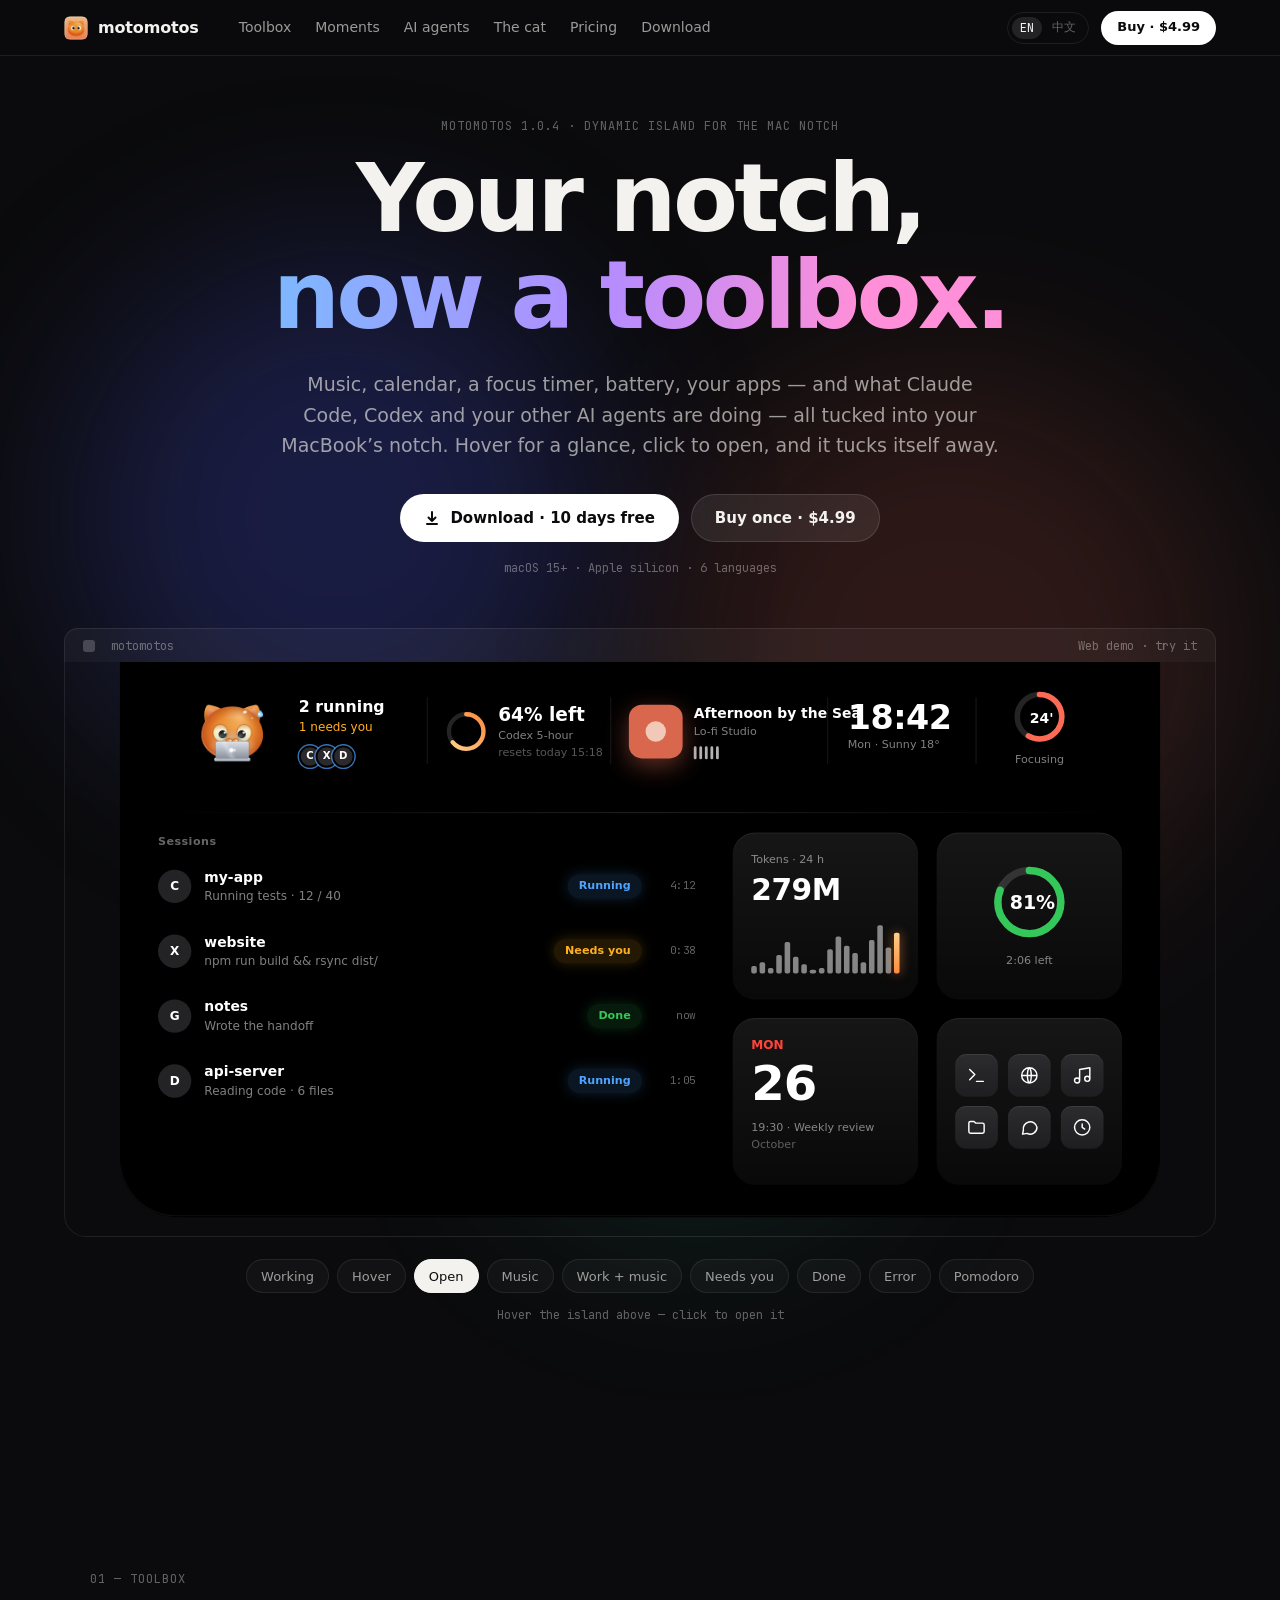
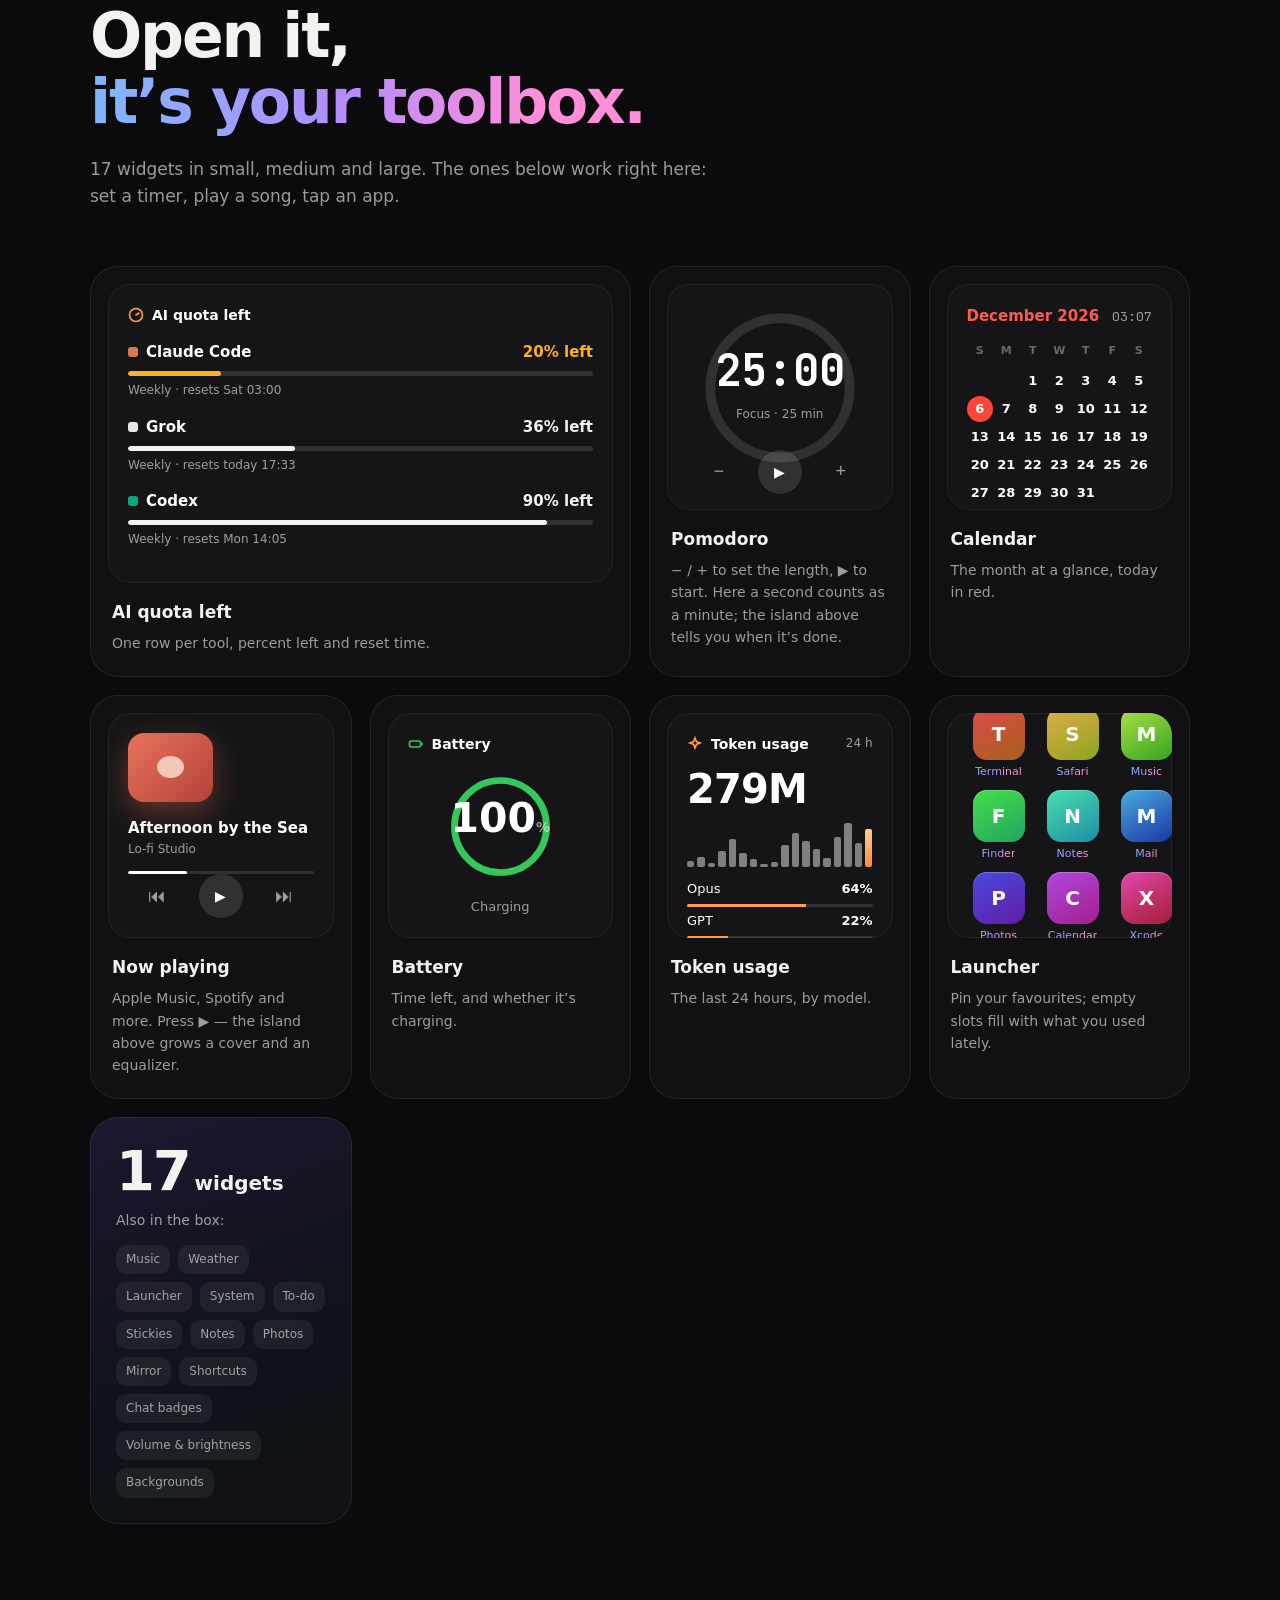
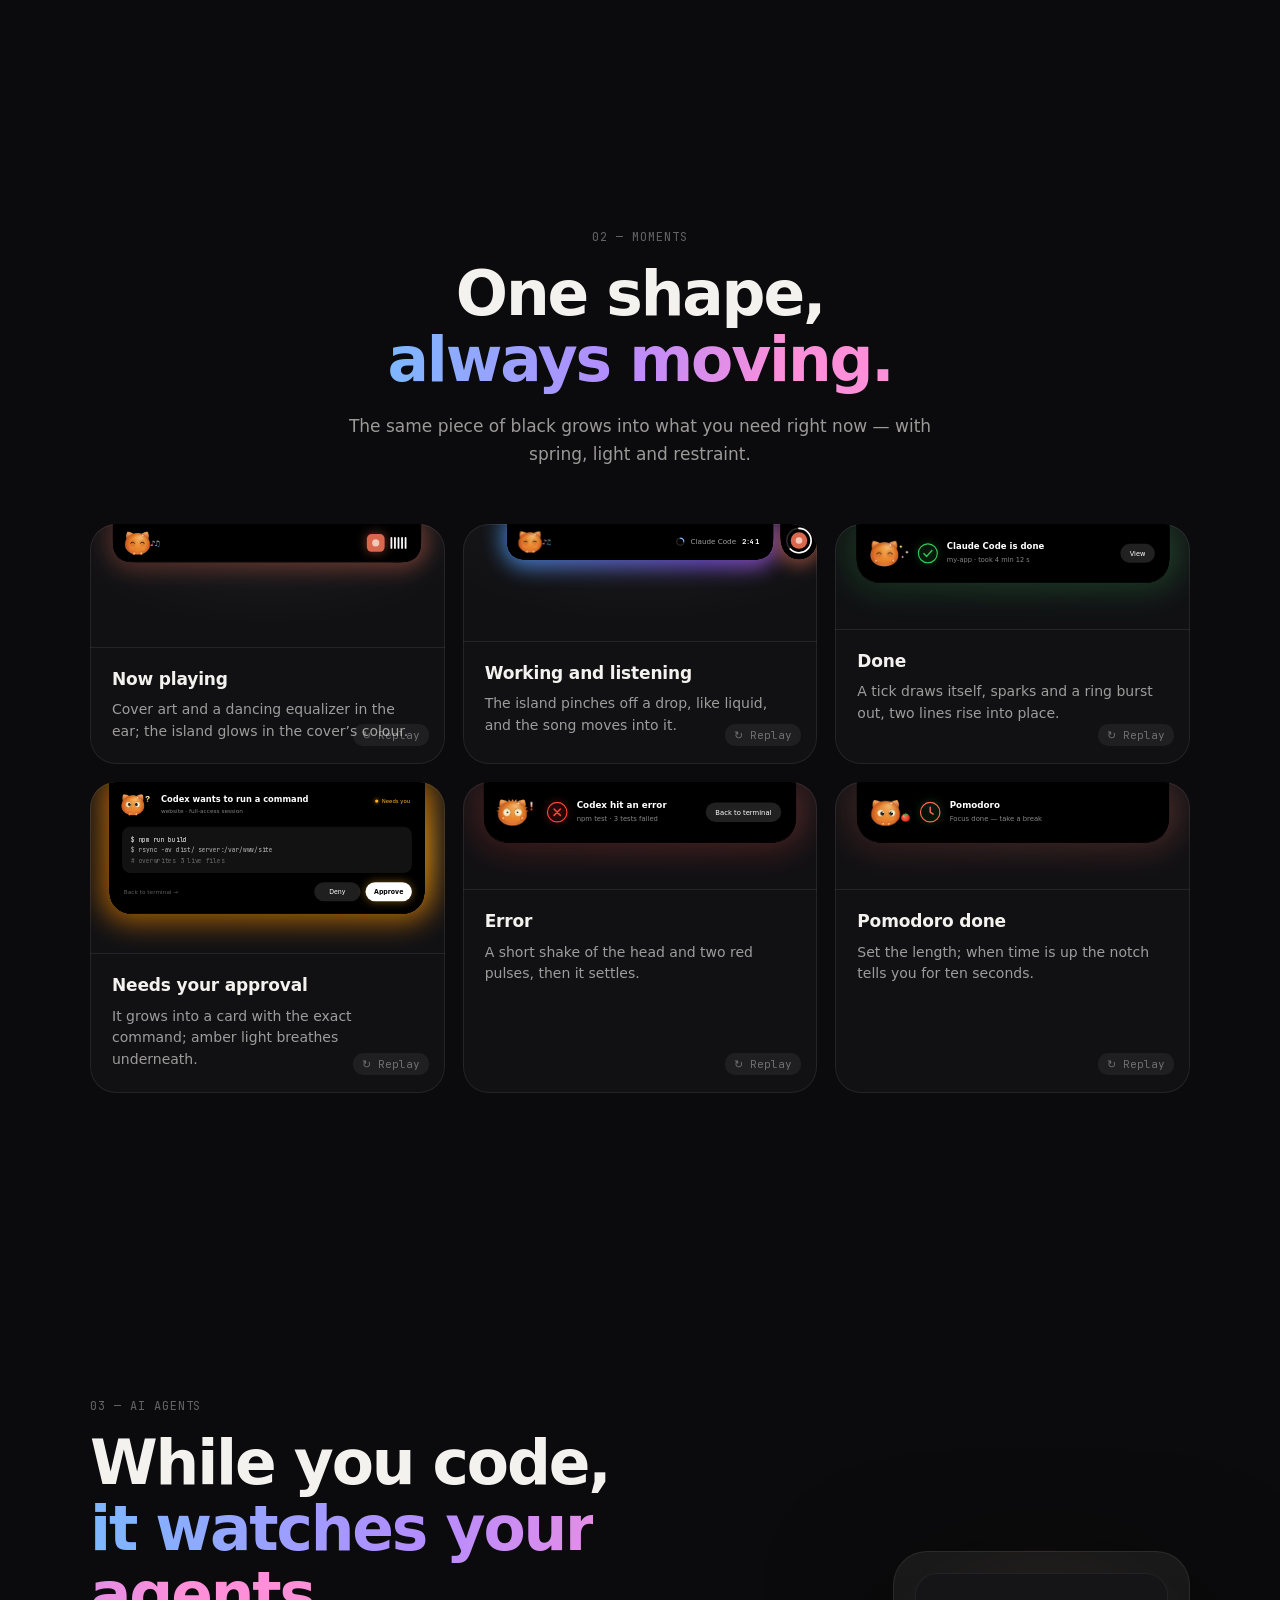
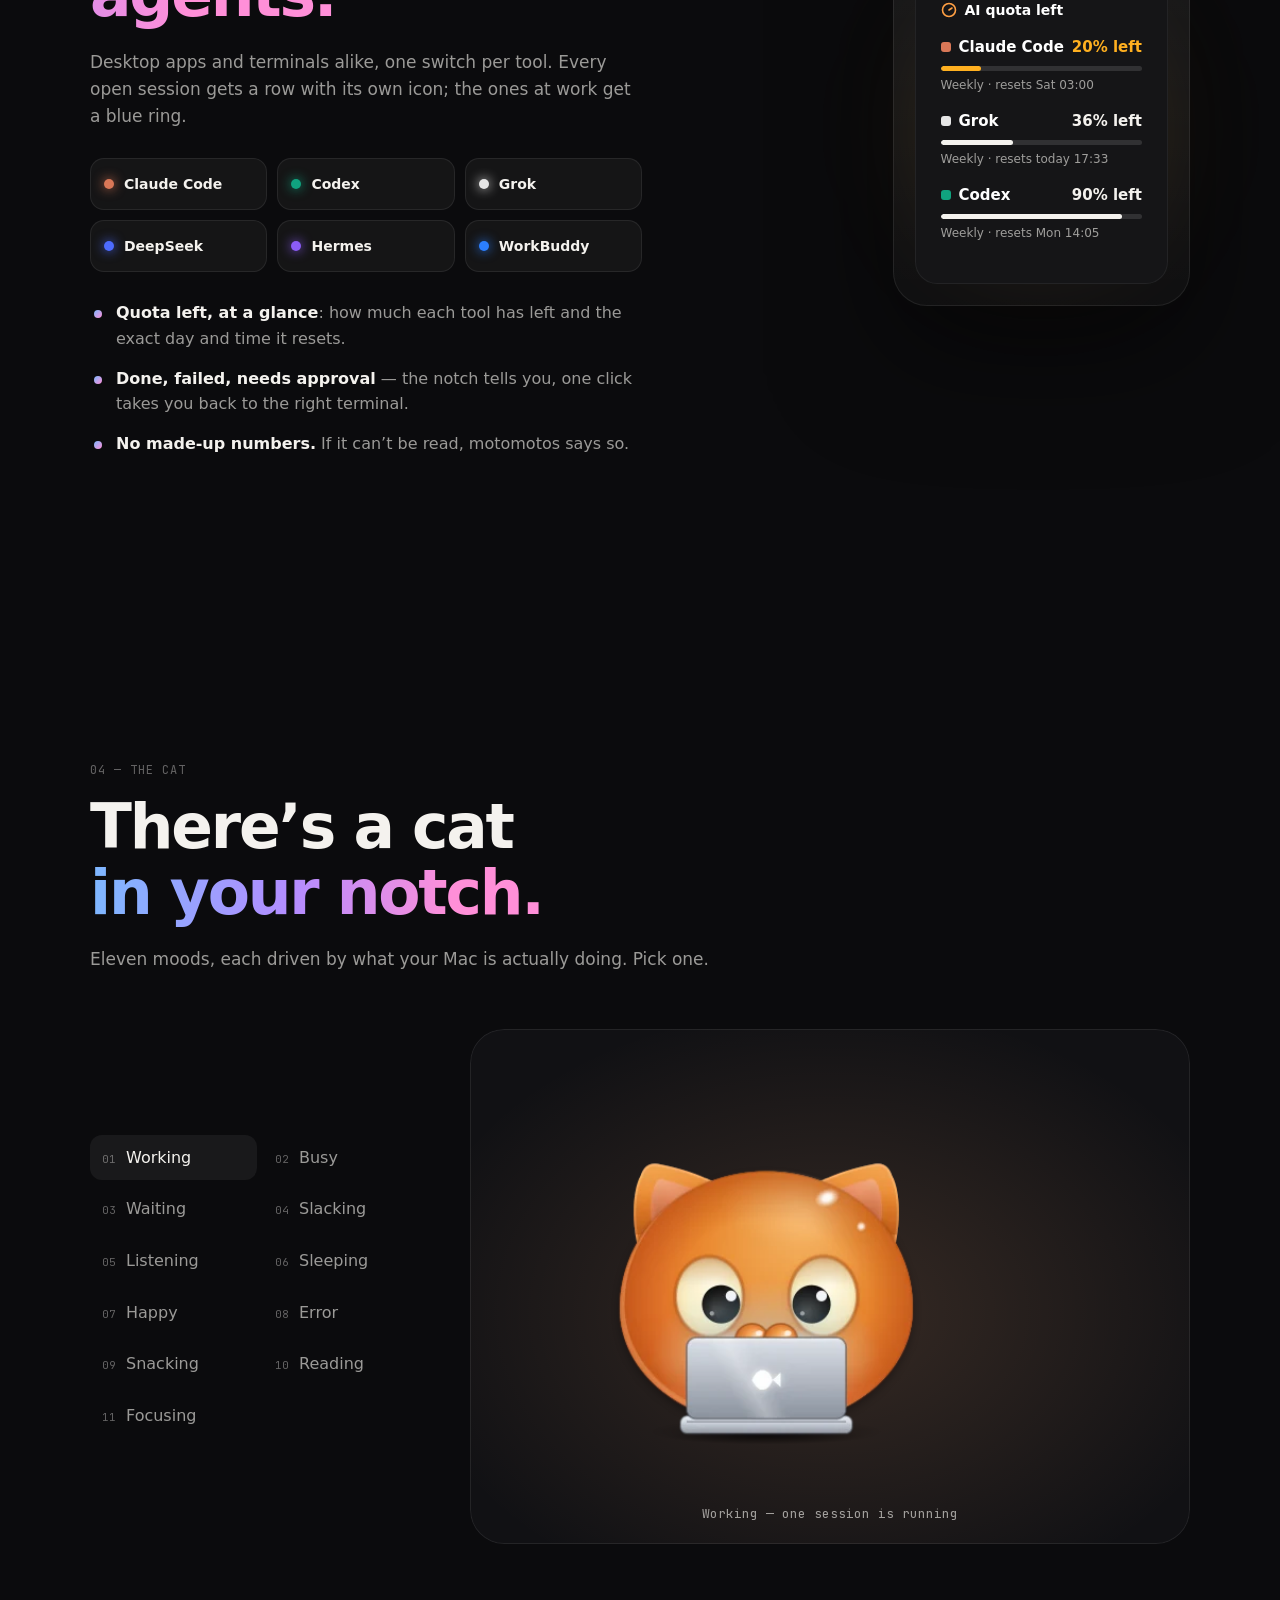
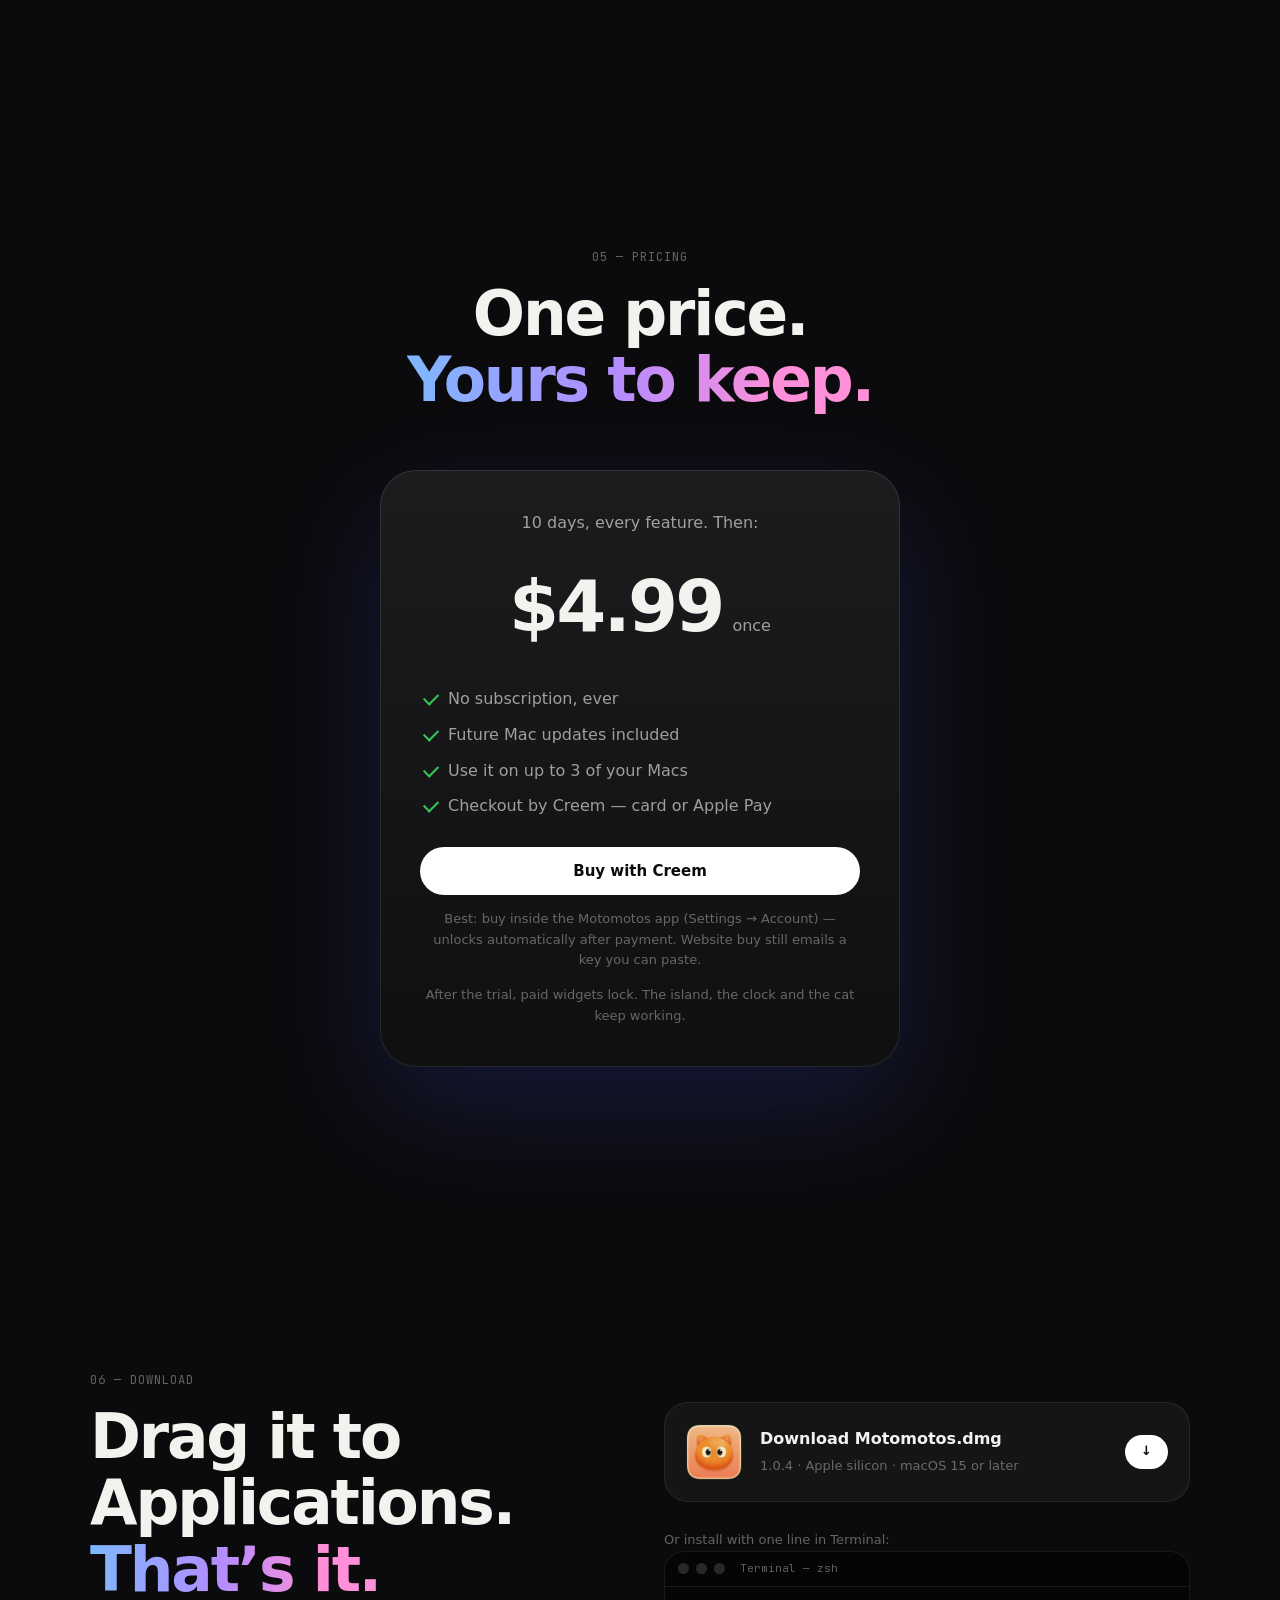
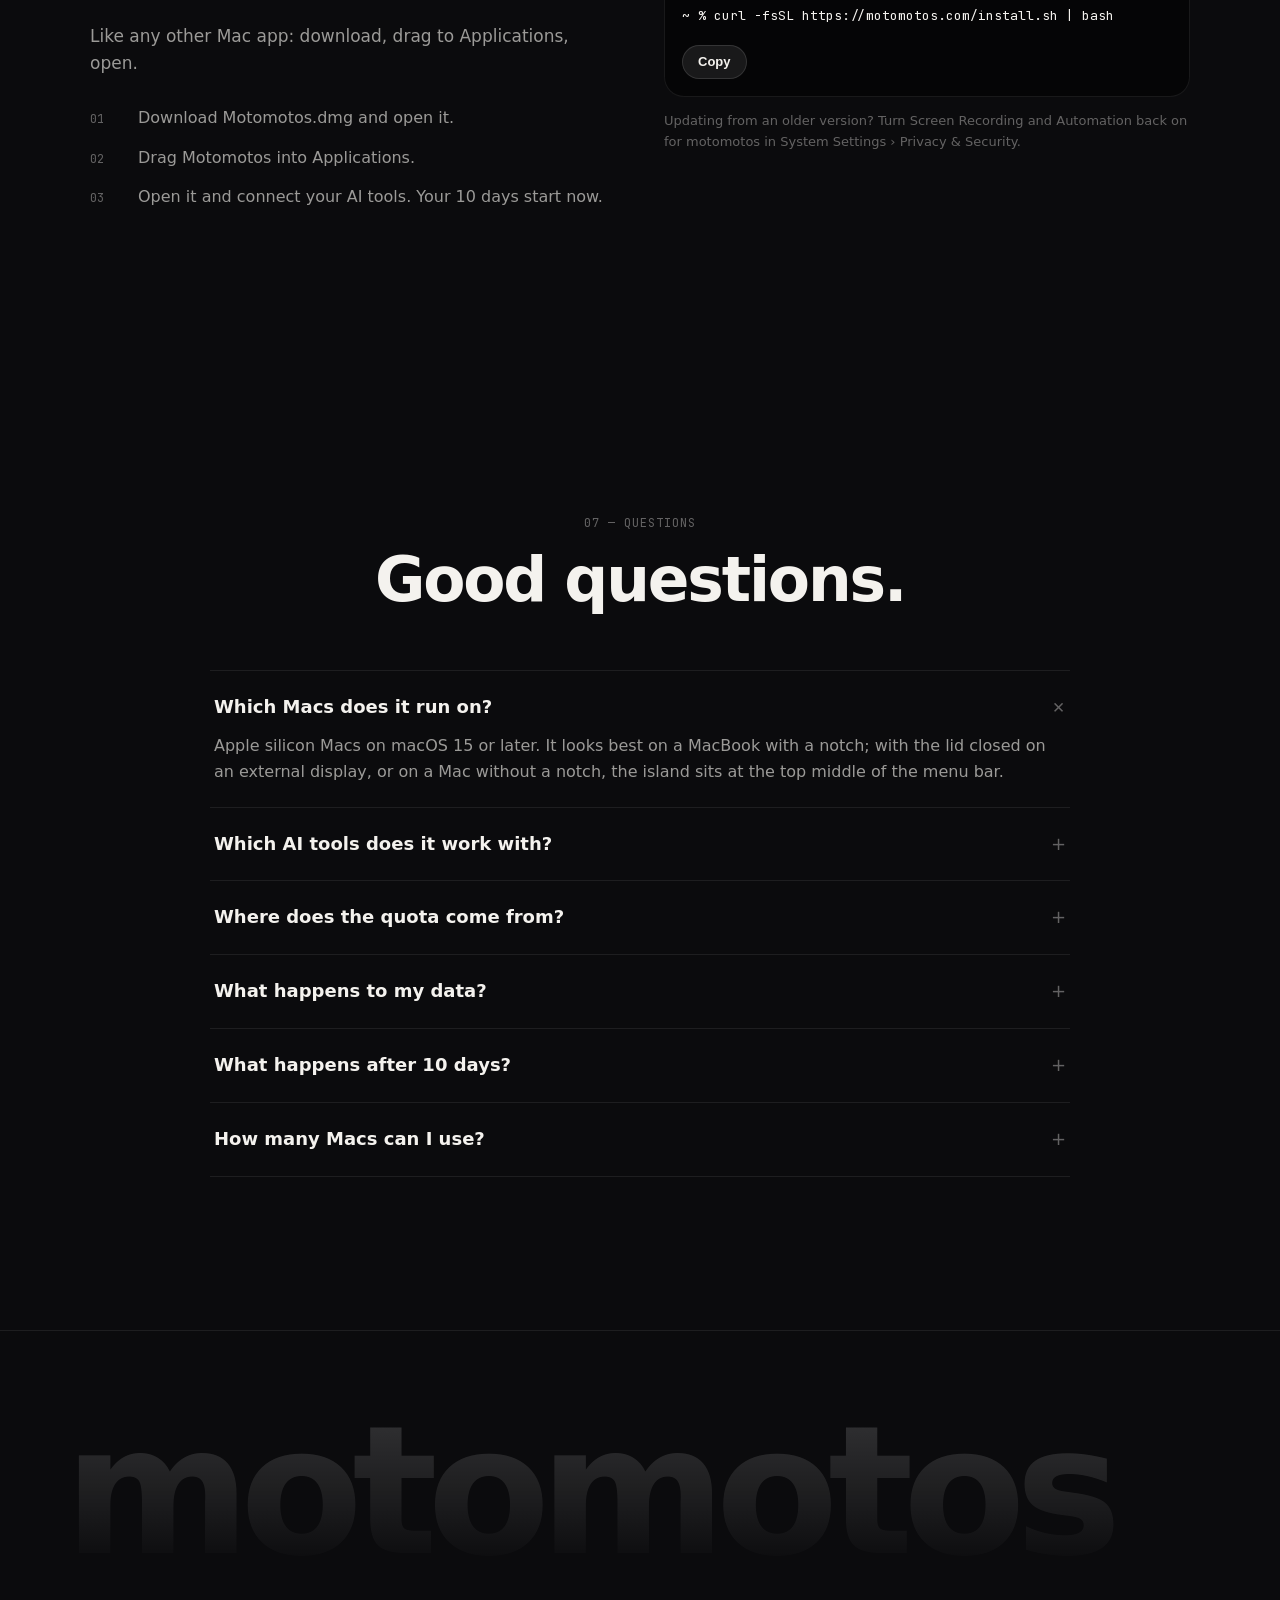
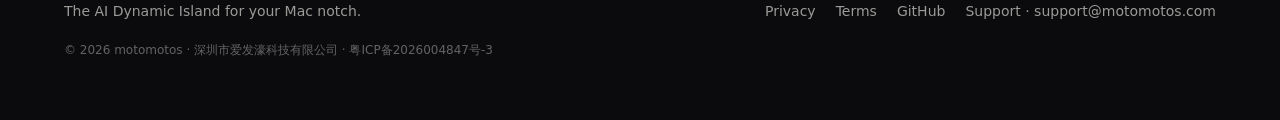
==== commit 955250f7: "Site: notch toolbox positioning, HTML widgets you can use (no screenshots), hover/click island, no n" ====
--- a/index.html
+++ b/index.html
@@ -3,7 +3,7 @@
 <head>
 <meta charset="utf-8">
 <meta name="viewport" content="width=device-width, initial-scale=1, viewport-fit=cover">
-<title>motomotos — Mac 刘海屏灵动岛 · AI 编程助手的状态岛</title>
+<title>motomotos — Mac 刘海屏灵动岛工具箱</title>
 <meta name="description" content="motomotos 把 MacBook 的刘海变成灵动岛：Claude Code、Codex、Grok、DeepSeek 的状态和剩余额度，任务做完、出错、等你批准时在刘海上提醒。还有音乐、番茄钟、日历和一只小猫。">
 <meta name="keywords" content="灵动岛, Mac 灵动岛, 刘海屏, MacBook 刘海, Dynamic Island for Mac, macOS Dynamic Island, notch app, Claude Code, Codex, Grok, DeepSeek, AI 编程, 番茄钟, menu bar app">
 <meta name="theme-color" content="#0B0B0D">
@@ -13,7 +13,7 @@
 <link rel="icon" href="/assets/favicon.png">
 <link rel="apple-touch-icon" href="/assets/icon-256.png">
 <link rel="stylesheet" href="/assets/fonts/jb.css">
-<link rel="stylesheet" href="/css/v2.css?v=202610271400">
+<link rel="stylesheet" href="/css/v2.css?v=202610271510">
 </head>
 <body>
 <div id="defs"></div>
@@ -21,9 +21,9 @@
 <header class="bar">
   <a class="brand" href="#top"><img src="/assets/icon-256.png" alt="" width="24" height="24"><span>motomotos</span></a>
   <nav aria-label="Sections">
+    <a href="#widgets" data-t="nav.widgets"></a>
+    <a href="#moments" data-t="nav.moments"></a>
     <a href="#agents" data-t="nav.agents"></a>
-    <a href="#moments" data-t="nav.moments"></a>
-    <a href="#widgets" data-t="nav.widgets"></a>
     <a href="#cat" data-t="nav.cat"></a>
     <a href="#pricing" data-t="nav.pricing"></a>
     <a href="#install" data-t="nav.install"></a>
@@ -52,7 +52,26 @@
       <div class="stagebox" id="heroBox"><div class="stage" id="heroStage"></div></div>
     </div>
     <div class="chips" id="chips"></div>
+    <p class="hint" data-t="hero.hint"></p>
     <div style="height:96px"></div>
+  </section>
+
+  <section id="widgets">
+    <div class="head">
+      <p class="eyebrow reveal" data-t="wg.eyebrow"></p>
+      <h2 class="h2 reveal" data-th="wg.h"></h2>
+      <p class="sub reveal" data-t="wg.p"></p>
+    </div>
+    <div class="wrap panel" id="panel"></div>
+  </section>
+
+  <section id="moments">
+    <div class="head center">
+      <p class="eyebrow reveal" data-t="mo.eyebrow"></p>
+      <h2 class="h2 reveal" data-th="mo.h"></h2>
+      <p class="sub reveal" data-t="mo.p"></p>
+    </div>
+    <div class="wrap moments" id="momentsGrid"></div>
   </section>
 
   <section id="agents">
@@ -71,30 +90,8 @@
         </ul>
         <ul class="points reveal"><li data-th="ag.b1"></li><li data-th="ag.b2"></li><li data-th="ag.b3"></li></ul>
       </div>
-      <figure class="cardshot reveal" style="margin:0">
-        <div class="halo"></div>
-        <img data-v2="cards/usage.webp" alt="" width="368" height="368">
-        <figcaption class="fine" style="text-align:center" data-t="ag.cap"></figcaption>
-      </figure>
+      <div class="cardshot quota-demo reveal"><div class="halo"></div><div id="quotaDemo"></div></div>
     </div>
-  </section>
-
-  <section id="moments">
-    <div class="head center">
-      <p class="eyebrow reveal" data-t="mo.eyebrow"></p>
-      <h2 class="h2 reveal" data-th="mo.h"></h2>
-      <p class="sub reveal" data-t="mo.p"></p>
-    </div>
-    <div class="wrap moments" id="momentsGrid"></div>
-  </section>
-
-  <section id="widgets">
-    <div class="head">
-      <p class="eyebrow reveal" data-t="wg.eyebrow"></p>
-      <h2 class="h2 reveal" data-th="wg.h"></h2>
-      <p class="sub reveal" data-t="wg.p"></p>
-    </div>
-    <div class="wrap panel" id="panel"></div>
   </section>
 
   <section id="cat">
@@ -169,6 +166,6 @@
   <p class="legal"><span>© 2026 motomotos</span> · <span data-t="foot.company"></span> · <span data-th="foot.beian"></span></p>
 </footer>
 
-<script type="module" src="/js/v2.js?v=202610271400"></script>
+<script type="module" src="/js/v2.js?v=202610271500"></script>
 </body>
 </html>
--- a/css/v2.css
+++ b/css/v2.css
@@ -293,3 +293,83 @@
 @media (prefers-reduced-motion: reduce) {
   *, *::before, *::after { animation-duration: .01ms !important; animation-iteration-count: 1 !important; transition-duration: .01ms !important; }
 }
+
+/* ---------- HTML widget cards (js/widgets.js) ---------- */
+.wcard.live .wbox { padding: 18px 18px 0; }
+.wd { position: relative; aspect-ratio: 1; border-radius: 22px; background: #151517; box-shadow: inset 0 0 0 1px rgba(255, 255, 255, .06); padding: 20px; color: #fff; overflow: hidden; font-size: 14px; }
+.wd-h { display: flex; align-items: center; gap: 8px; font-size: 14px; font-weight: 600; margin-bottom: 14px; }
+.wd-h svg { width: 16px; height: 16px; fill: none; stroke: #FF9F43; stroke-width: 1.6; stroke-linecap: round; }
+.wd-h .r { margin-left: auto; font-weight: 500; color: var(--ink2); font-size: 12px; }
+.wq-row { margin-bottom: 14px; }
+.wq-top { display: flex; align-items: center; gap: 8px; }
+.wq-top b { font-size: 15px; }
+.wq-dot { width: 10px; height: 10px; border-radius: 3px; background: var(--c); }
+.wq-pct { margin-left: auto; font-weight: 700; font-size: 15px; font-variant-numeric: tabular-nums; }
+.wq-bar { height: 5px; border-radius: 3px; background: rgba(255, 255, 255, .12); margin: 7px 0 5px; overflow: hidden; }
+.wq-bar i { display: block; height: 100%; border-radius: 3px; transition: width 1.1s var(--ease); }
+.wq-meta { font-size: 12px; color: var(--ink2); }
+.wd-pomo { display: flex; flex-direction: column; align-items: center; justify-content: center; }
+.wp-ring { position: absolute; left: 50%; top: 46%; width: 74%; transform: translate(-50%, -50%) rotate(-90deg); }
+.wp-ring circle, .wb-ring circle { fill: none; stroke-width: 7; stroke-linecap: round; }
+.wp-ring .trk, .wb-ring .trk { stroke: rgba(255, 255, 255, .12); }
+.wp-ring .arc { stroke: var(--coral); transition: stroke-dashoffset .9s linear; }
+.wp-time { position: relative; font-size: clamp(30px, 3.4vw, 44px); font-weight: 600; margin-top: -18%; font-variant-numeric: tabular-nums; }
+.wp-sub { position: relative; font-size: 12px; color: var(--ink2); }
+.wp-ctl { position: absolute; bottom: 7%; display: flex; gap: 22px; align-items: center; }
+.wp-ctl button, .wm-ctl button { width: 34px; height: 34px; border-radius: 17px; border: 0; background: transparent; color: var(--ink2); font-size: 18px; cursor: pointer; }
+.wp-ctl button:hover, .wm-ctl button:hover { background: rgba(255, 255, 255, .08); color: #fff; }
+.wp-ctl button:disabled { opacity: .25; cursor: default; background: transparent; }
+.wp-ctl .play, .wm-ctl .play { width: 44px; height: 44px; border-radius: 22px; background: rgba(255, 255, 255, .12); color: #fff; font-size: 14px; }
+.wd-cal .wc-head { display: flex; justify-content: space-between; align-items: baseline; margin-bottom: 10px; }
+.wd-cal .wc-head b { color: #FF5A4E; font-size: 15px; }
+.wd-cal .wc-head span { color: var(--ink2); font-size: 13px; }
+.wc-grid { display: grid; grid-template-columns: repeat(7, 1fr); gap: 2px 0; text-align: center; font-size: 13px; font-weight: 600; }
+.wc-grid.wk { color: var(--ink3); font-size: 11px; margin-bottom: 4px; }
+.wc-grid span { height: 26px; line-height: 26px; }
+.wc-grid .today { background: #FF453A; border-radius: 13px; width: 26px; margin: 0 auto; }
+.wd-music { display: flex; flex-direction: column; }
+.wm-cover { width: 46%; aspect-ratio: 1; border-radius: 16px; background: linear-gradient(135deg, #E8735A, #B5413A); position: relative; box-shadow: 0 10px 30px rgba(217, 103, 78, .4); }
+.wm-cover i { position: absolute; left: 34%; top: 34%; width: 32%; height: 32%; border-radius: 50%; background: #F2C9B8; }
+.wd-music.on .wm-cover { animation: isl-breathe 2.6s ease-in-out infinite; }
+.wm-title { margin-top: 14px; font-weight: 600; font-size: 15px; }
+.wm-artist { color: var(--ink2); font-size: 12px; }
+.wm-bar { height: 4px; border-radius: 2px; background: rgba(255, 255, 255, .12); margin-top: 12px; overflow: hidden; }
+.wm-bar i { display: block; height: 100%; background: #fff; border-radius: 2px; }
+.wm-ctl { margin-top: auto; display: flex; justify-content: space-around; align-items: center; }
+.wd-batt { display: flex; flex-direction: column; align-items: center; }
+.wd-batt .wd-h { align-self: flex-start; }
+.wd-batt .wd-h svg { stroke: var(--green); }
+.wb-ring { width: 62%; transform: rotate(-90deg); }
+.wb-ring .arc { stroke: var(--green); transition: stroke-dashoffset 1s var(--ease); }
+.wd-batt.low .wb-ring .arc { stroke: var(--red); }
+.wb-pct { position: absolute; left: 0; right: 0; top: 47%; text-align: center; transform: translateY(-50%); }
+.wb-pct b { font-size: clamp(30px, 3.2vw, 42px); }
+.wb-pct span { color: var(--ink2); font-weight: 600; }
+.wb-left { margin-top: auto; color: var(--ink2); font-size: 13px; }
+.wt-big { font-size: clamp(30px, 3.2vw, 40px); font-weight: 700; letter-spacing: -.02em; line-height: 1; }
+.wt-hist { display: flex; align-items: flex-end; gap: 3px; height: 46px; margin: 12px 0 12px; }
+.wt-hist i { flex: 1; border-radius: 2px; background: rgba(255, 255, 255, .45); }
+.wt-hist i.hot { background: linear-gradient(180deg, #FFD08A, #FF8A3D); }
+.wt-row { display: flex; justify-content: space-between; font-size: 13px; margin-top: 4px; }
+.wt-bar { height: 3px; border-radius: 2px; background: rgba(255, 255, 255, .12); margin-top: 4px; overflow: hidden; }
+.wt-bar i { display: block; height: 100%; background: #FF9F43; }
+.wd-apps { display: grid; grid-template-columns: repeat(3, 1fr); gap: 10px; align-content: center; }
+.wa { border: 0; background: transparent; color: var(--ink2); cursor: pointer; display: flex; flex-direction: column; align-items: center; gap: 5px; font: 11px var(--sans); }
+.wa span { width: 52px; height: 52px; border-radius: 14px; display: grid; place-items: center; font-size: 20px; font-weight: 700; color: #fff; background: linear-gradient(150deg, hsl(var(--h) 70% 58%), hsl(calc(var(--h) + 30) 70% 38%)); box-shadow: inset 0 1px 0 rgba(255, 255, 255, .25); transition: transform .35s var(--ease); }
+.wa:hover span { transform: translateY(-3px) scale(1.06); }
+.wa.pop span { animation: wa-pop .45s var(--ease); }
+.wa em { font-style: normal; }
+@keyframes wa-pop { 0% { transform: scale(1); } 40% { transform: scale(.86); } 100% { transform: scale(1); } }
+.panel { grid-template-columns: repeat(4, 1fr); }
+.hint { text-align: center; margin: 14px 0 0; font: 12px var(--mono); color: var(--ink3); }
+.isl-body { cursor: pointer; }
+.quota-demo { max-width: 400px; margin-left: auto; }
+.quota-demo .wd { aspect-ratio: auto; padding: 26px; }
+@media (max-width: 1100px) { .panel { grid-template-columns: repeat(3, 1fr); } }
+@media (max-width: 980px) { .panel { grid-template-columns: 1fr 1fr; } .quota-demo { margin: 0 auto; } }
+@media (max-width: 640px) { .panel { grid-template-columns: 1fr; } }
+.panel .wcard:first-child { grid-column: span 2; }
+.panel .wcard:first-child .wd { aspect-ratio: auto; height: calc(100% - 0px); min-height: 240px; }
+.panel .wcard:first-child .wbox { flex: 1; display: flex; flex-direction: column; }
+.panel .wcard:first-child .wbox .wd { flex: 1; }
+@media (max-width: 640px) { .panel .wcard:first-child { grid-column: auto; } }
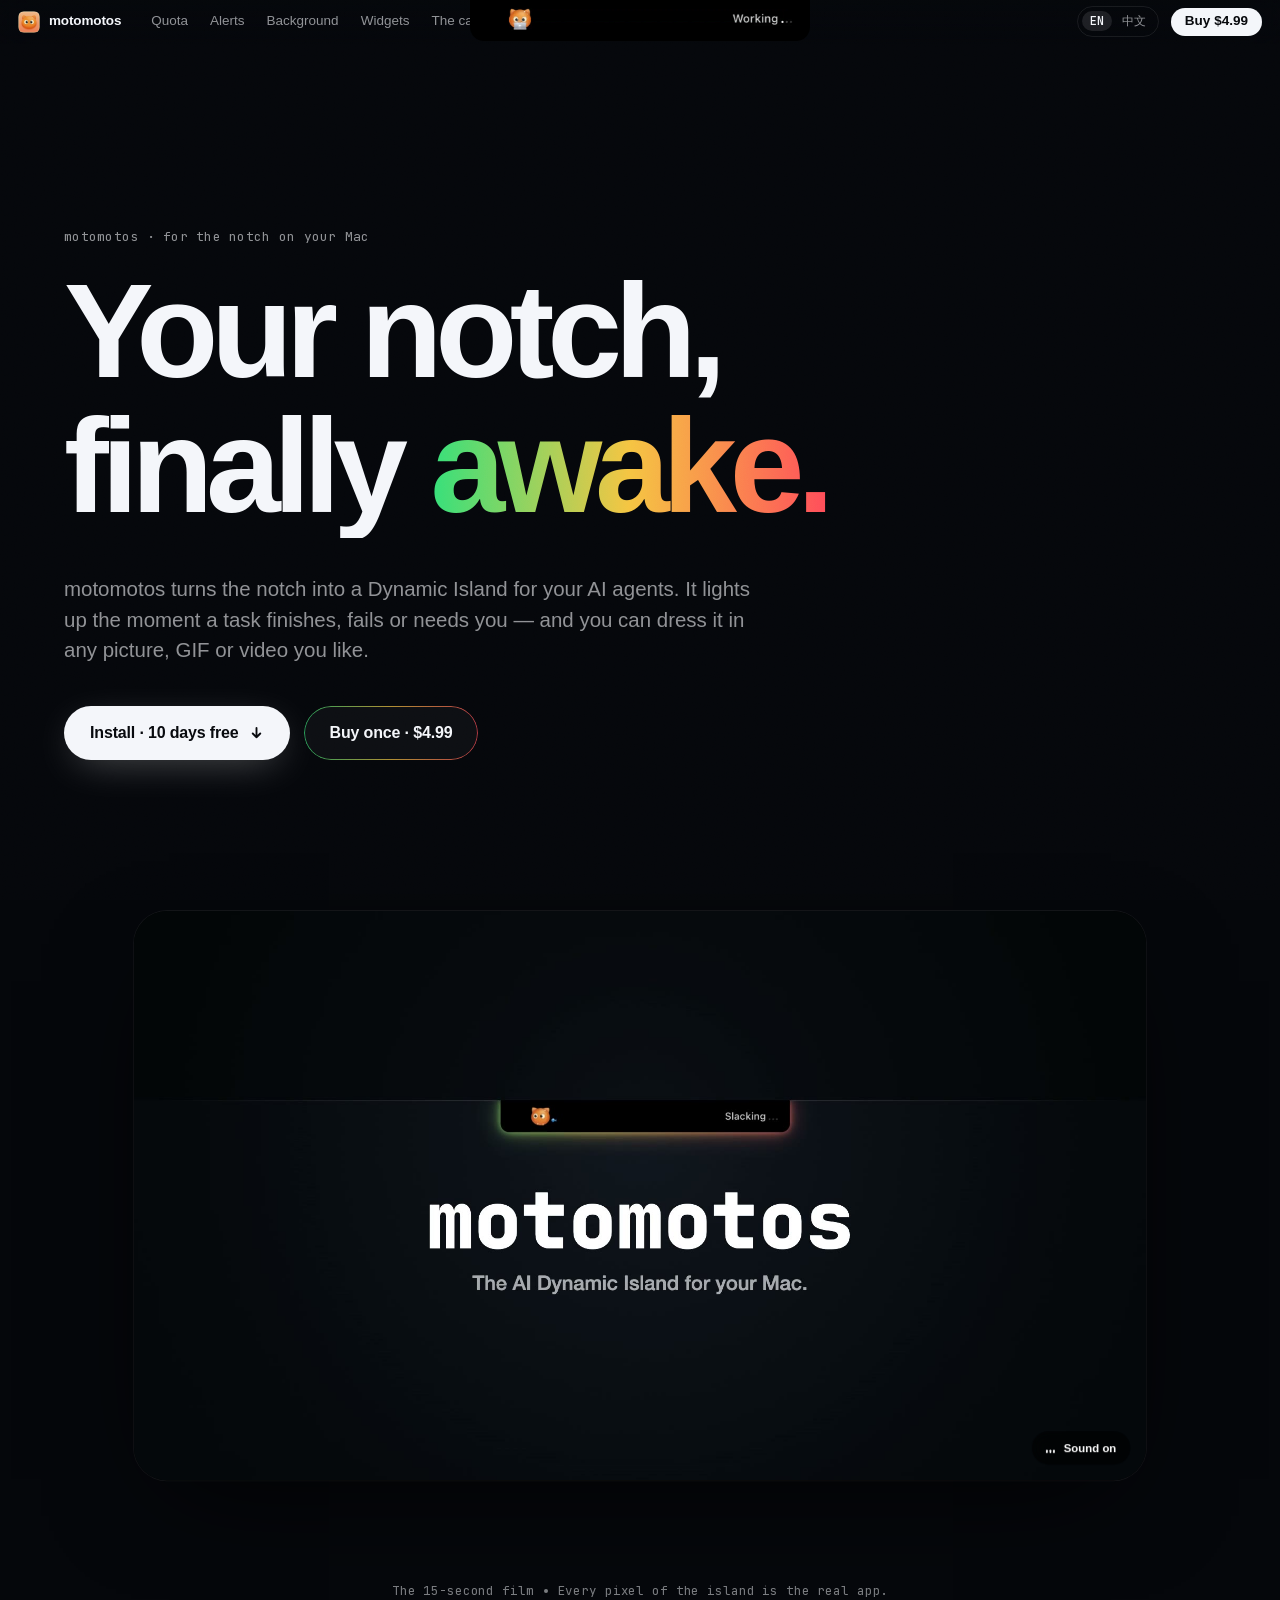
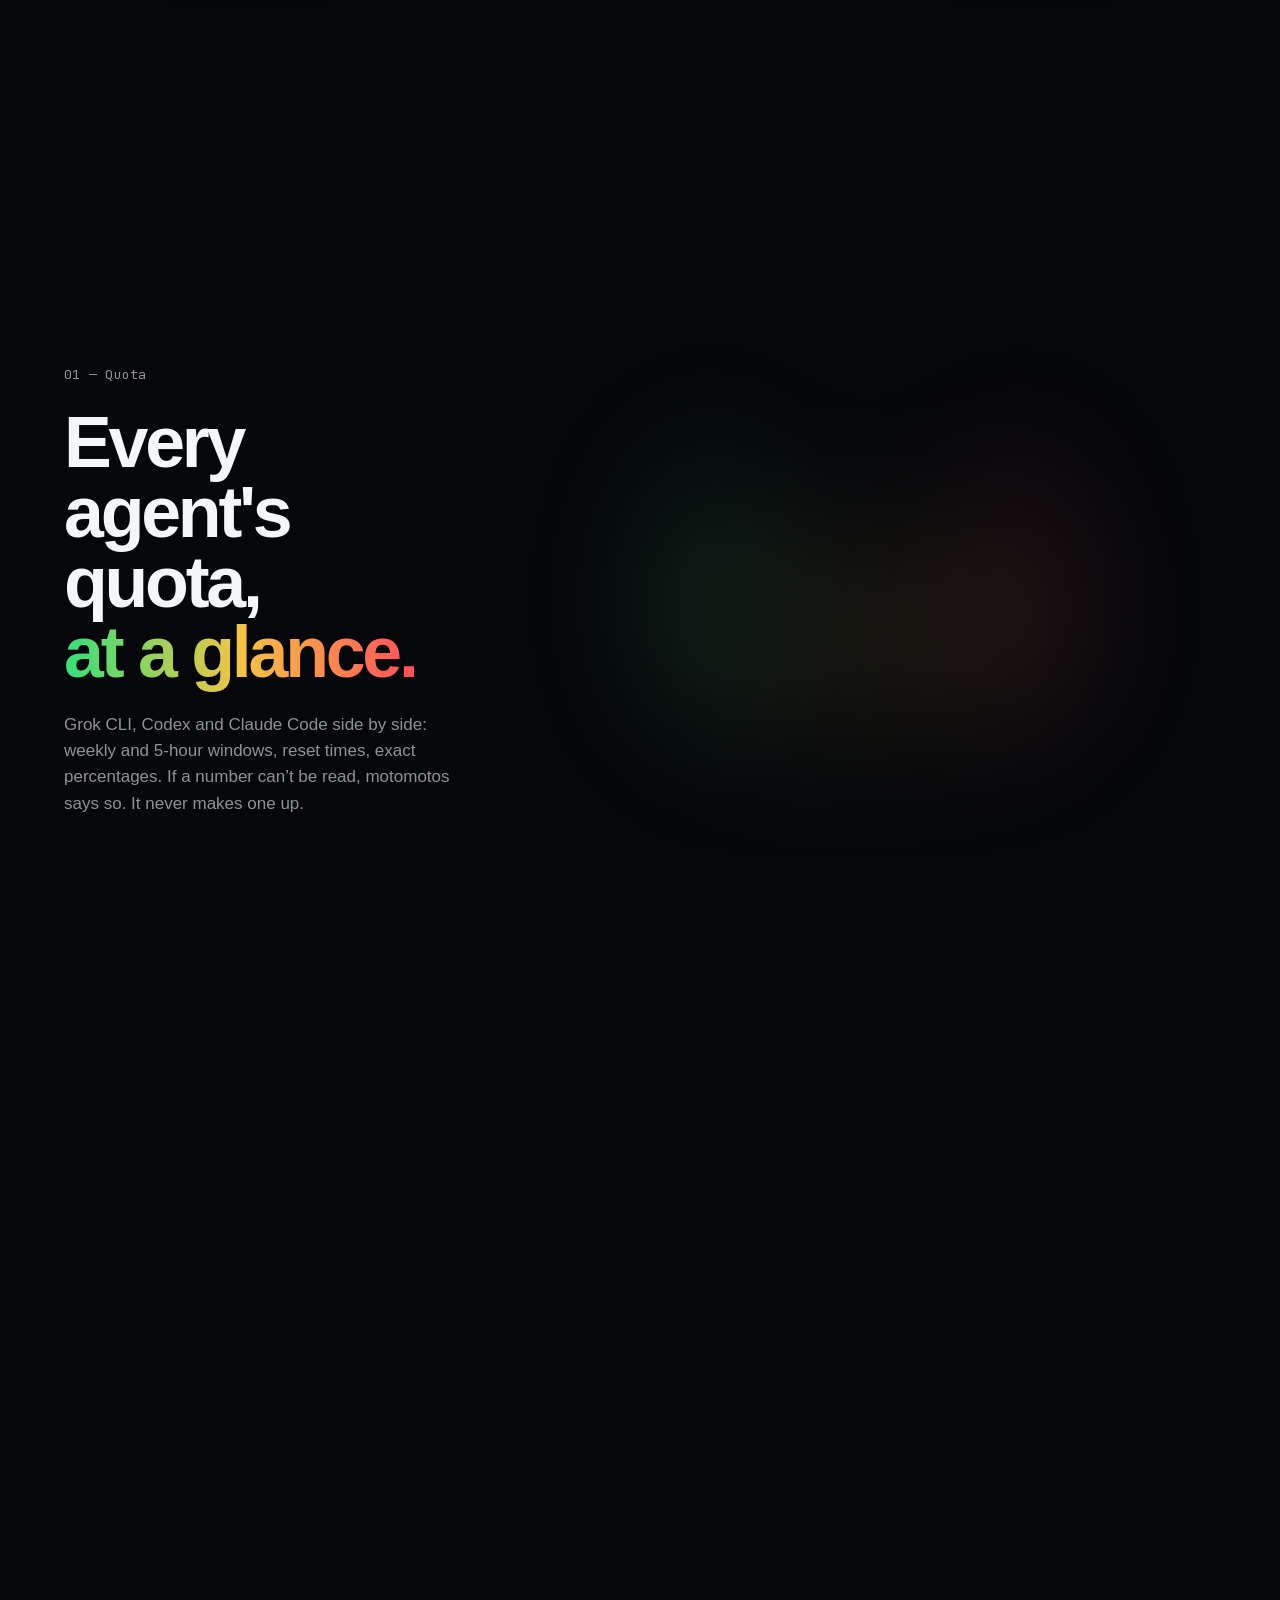
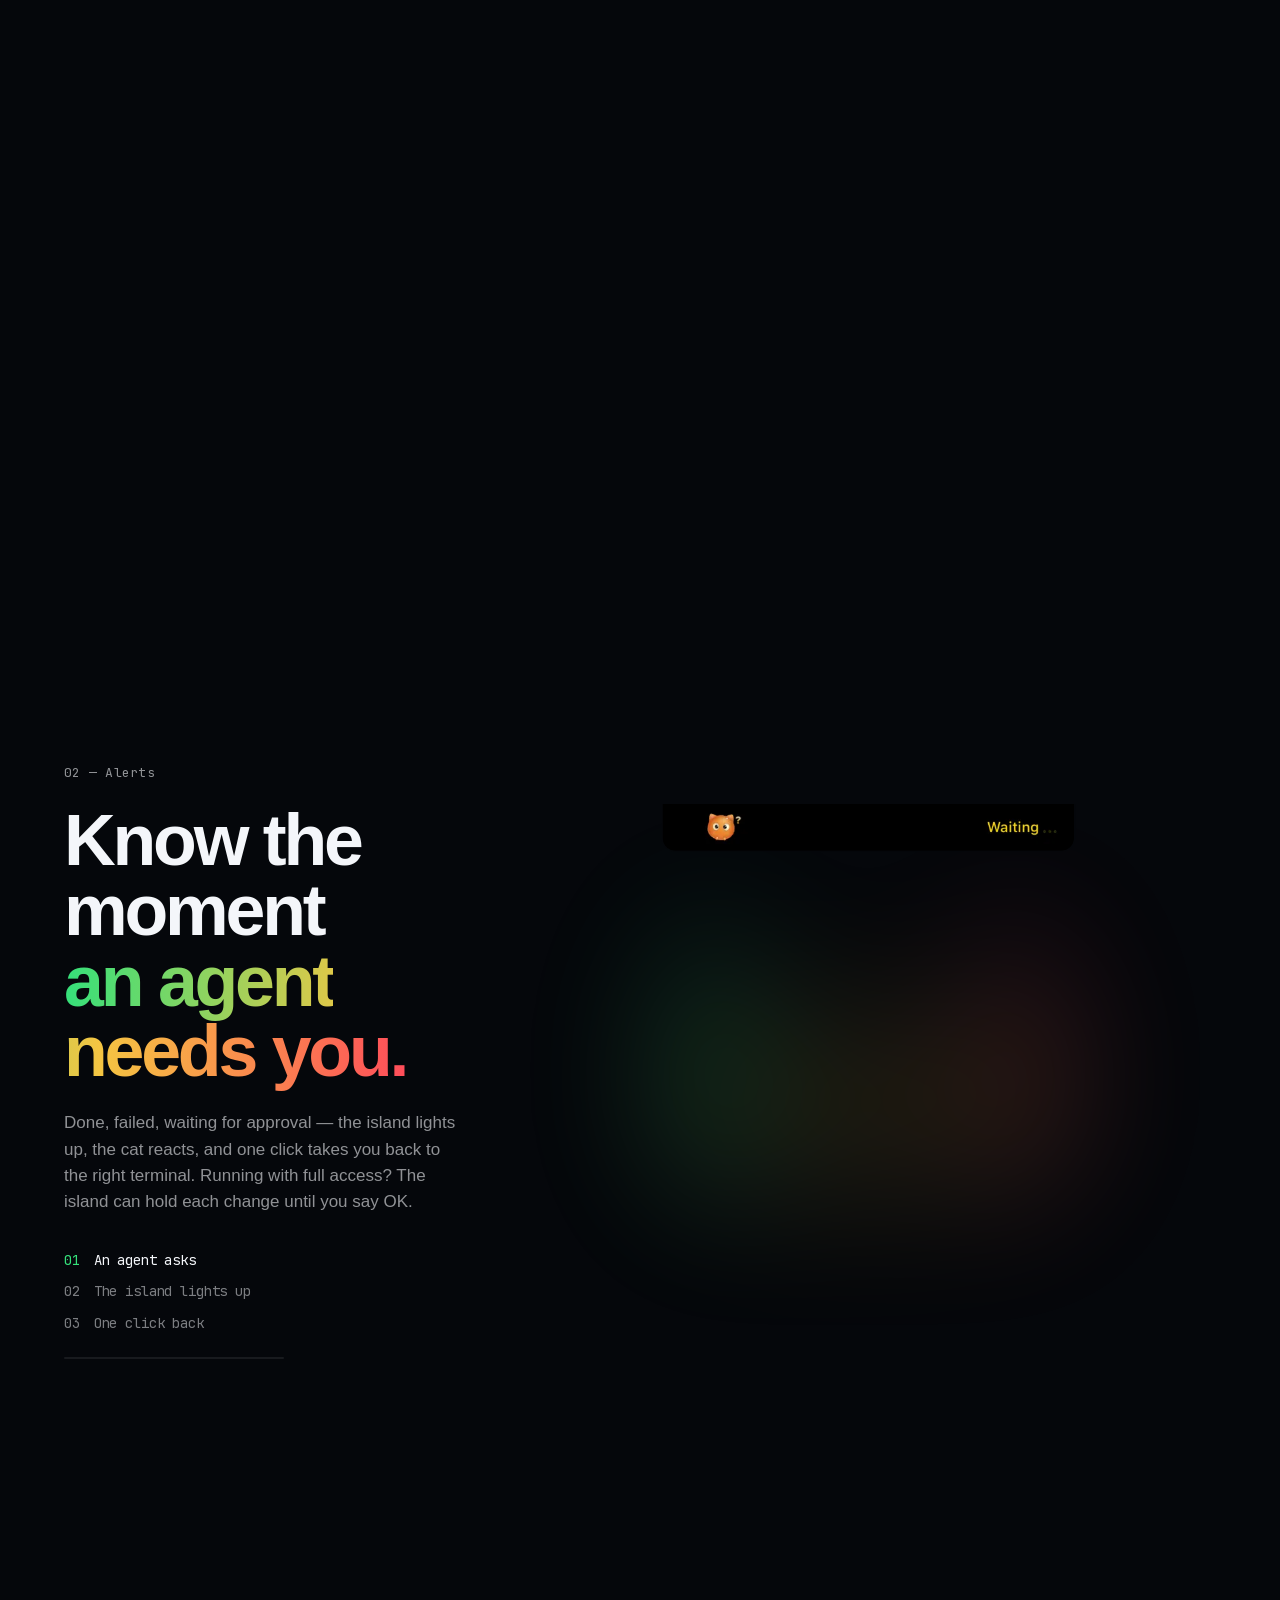
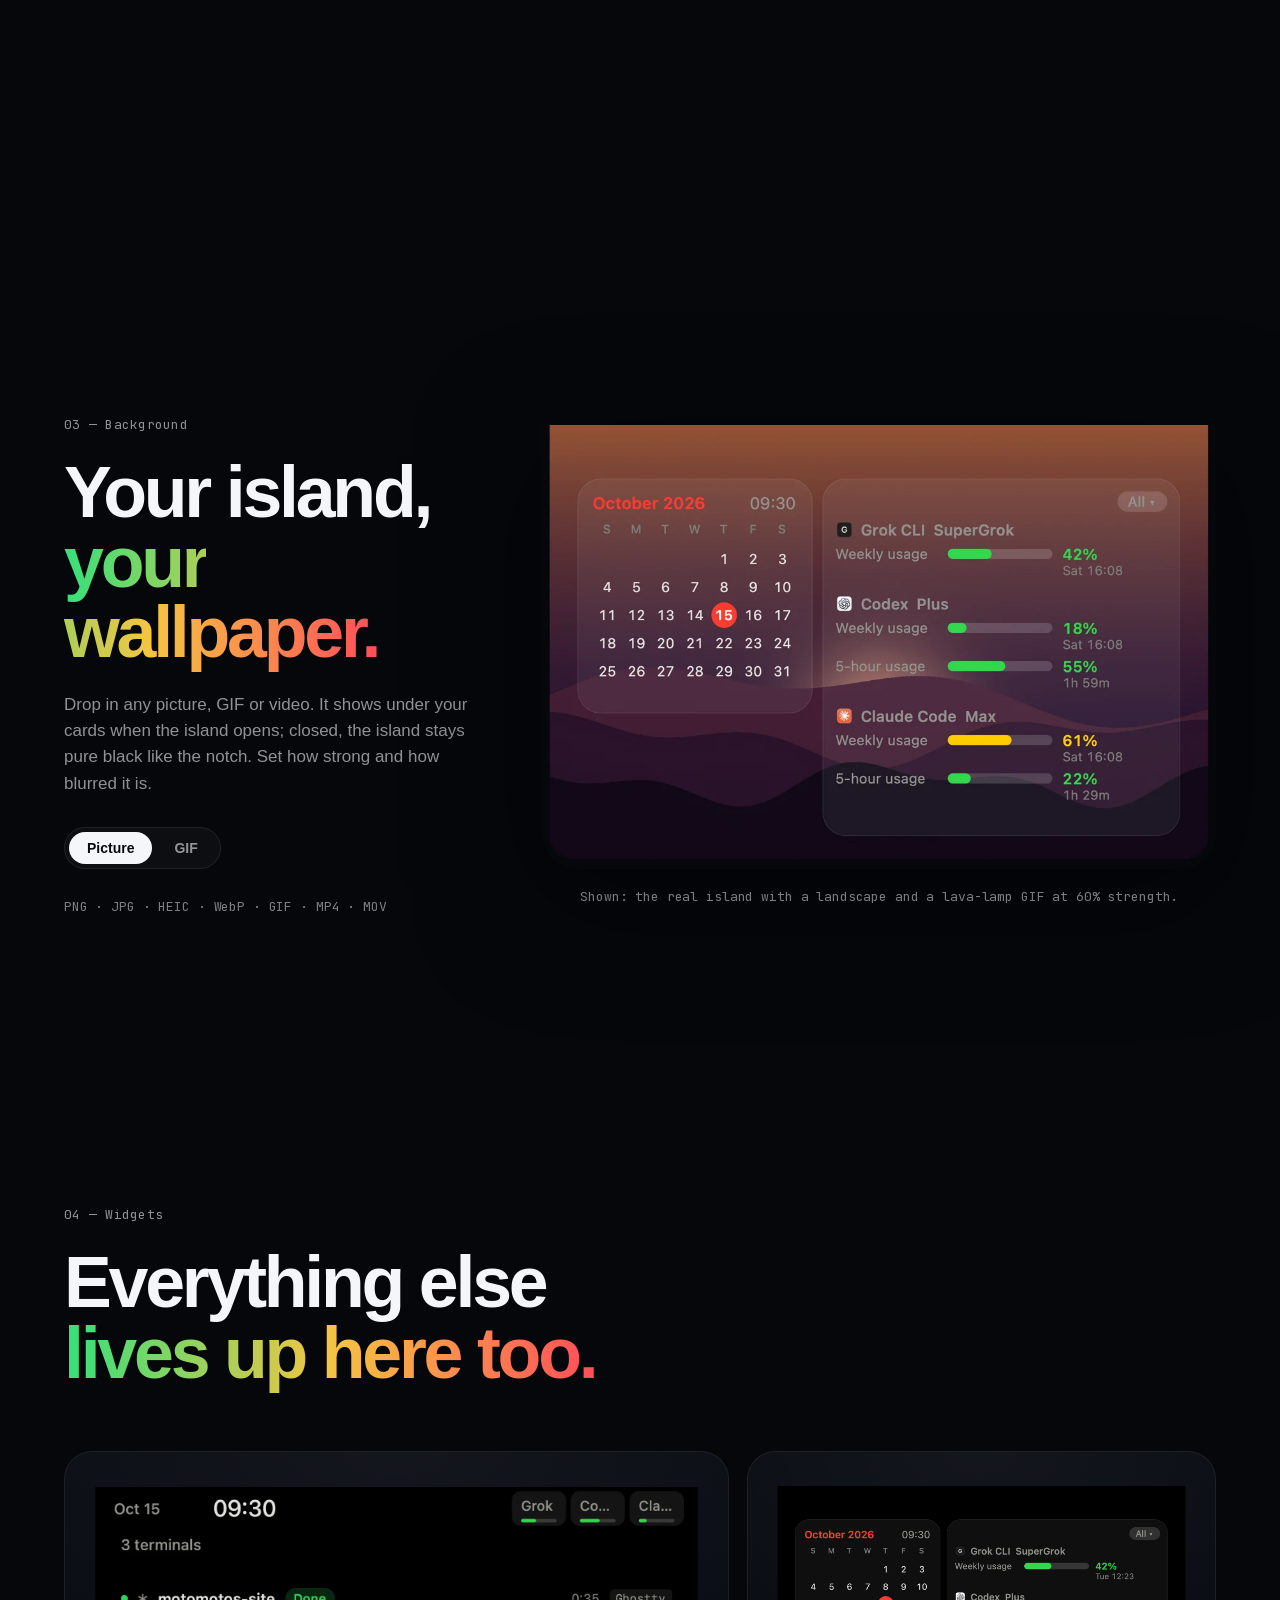
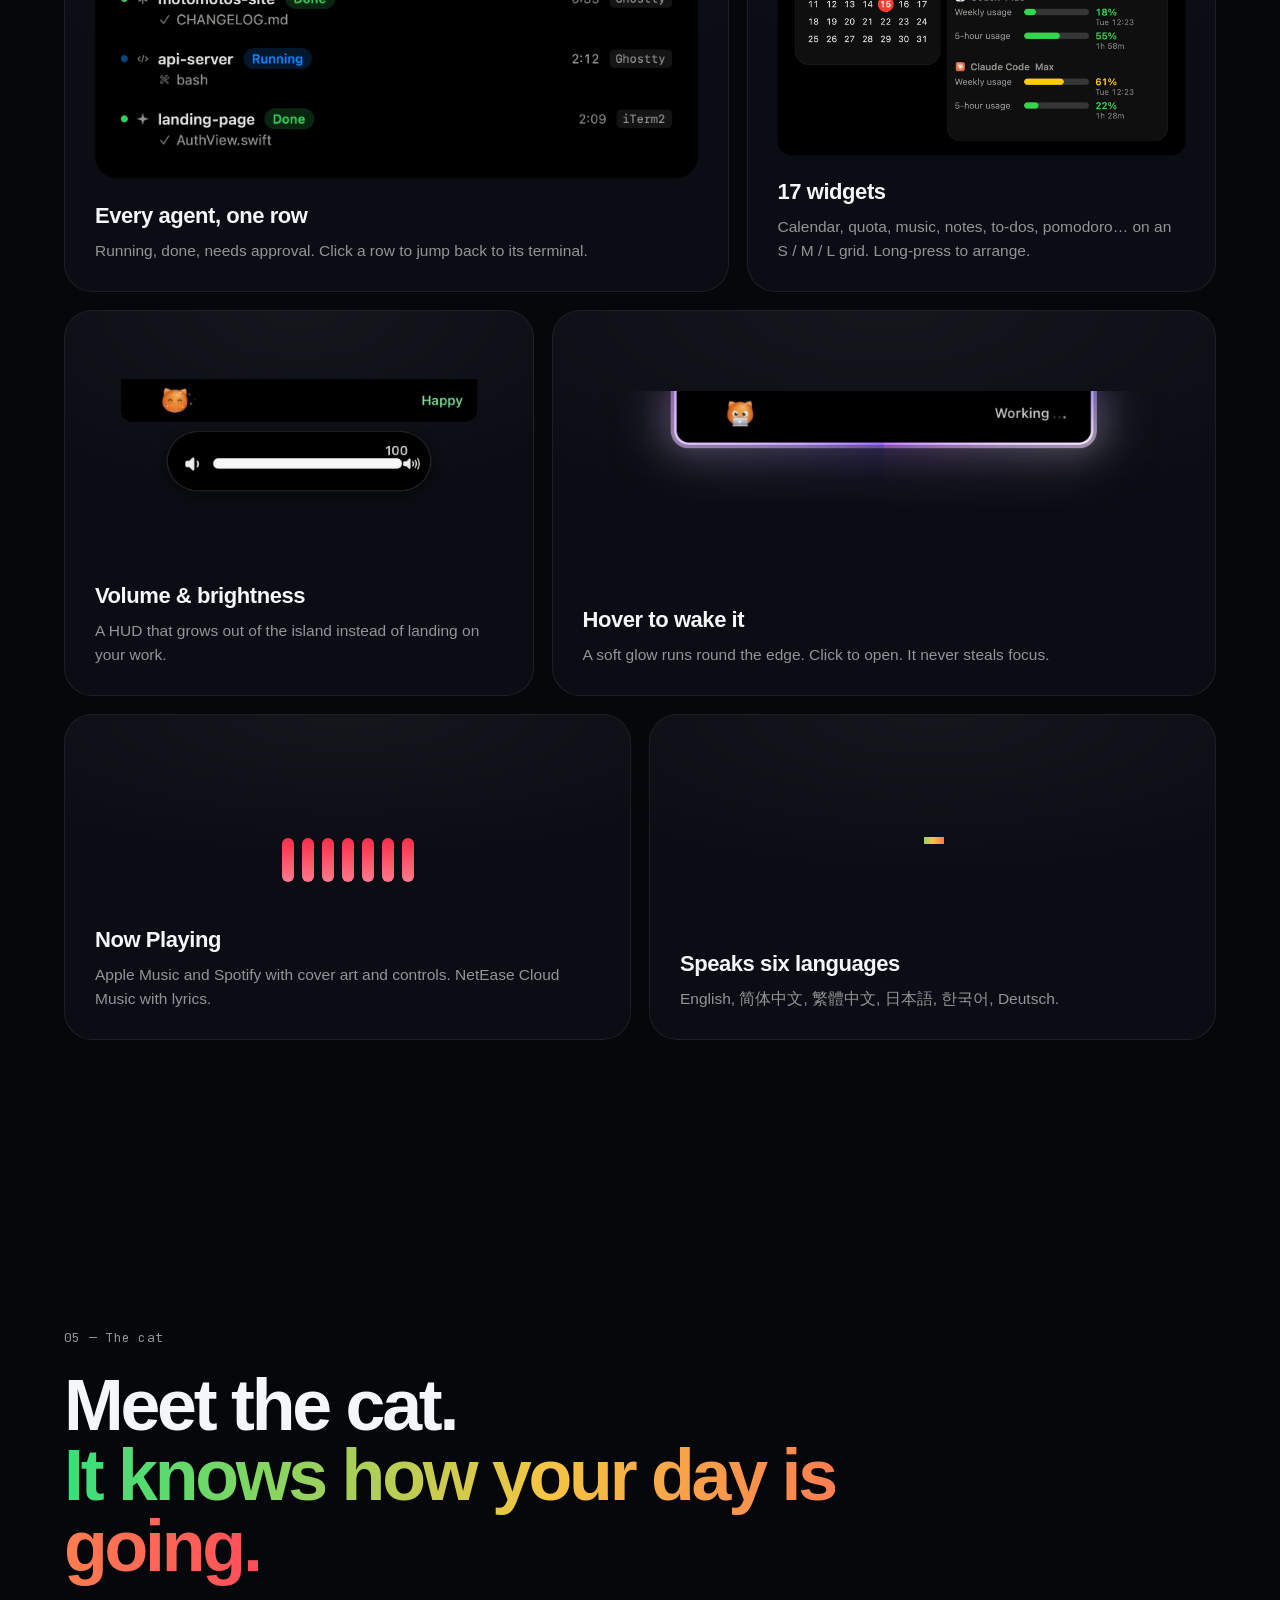
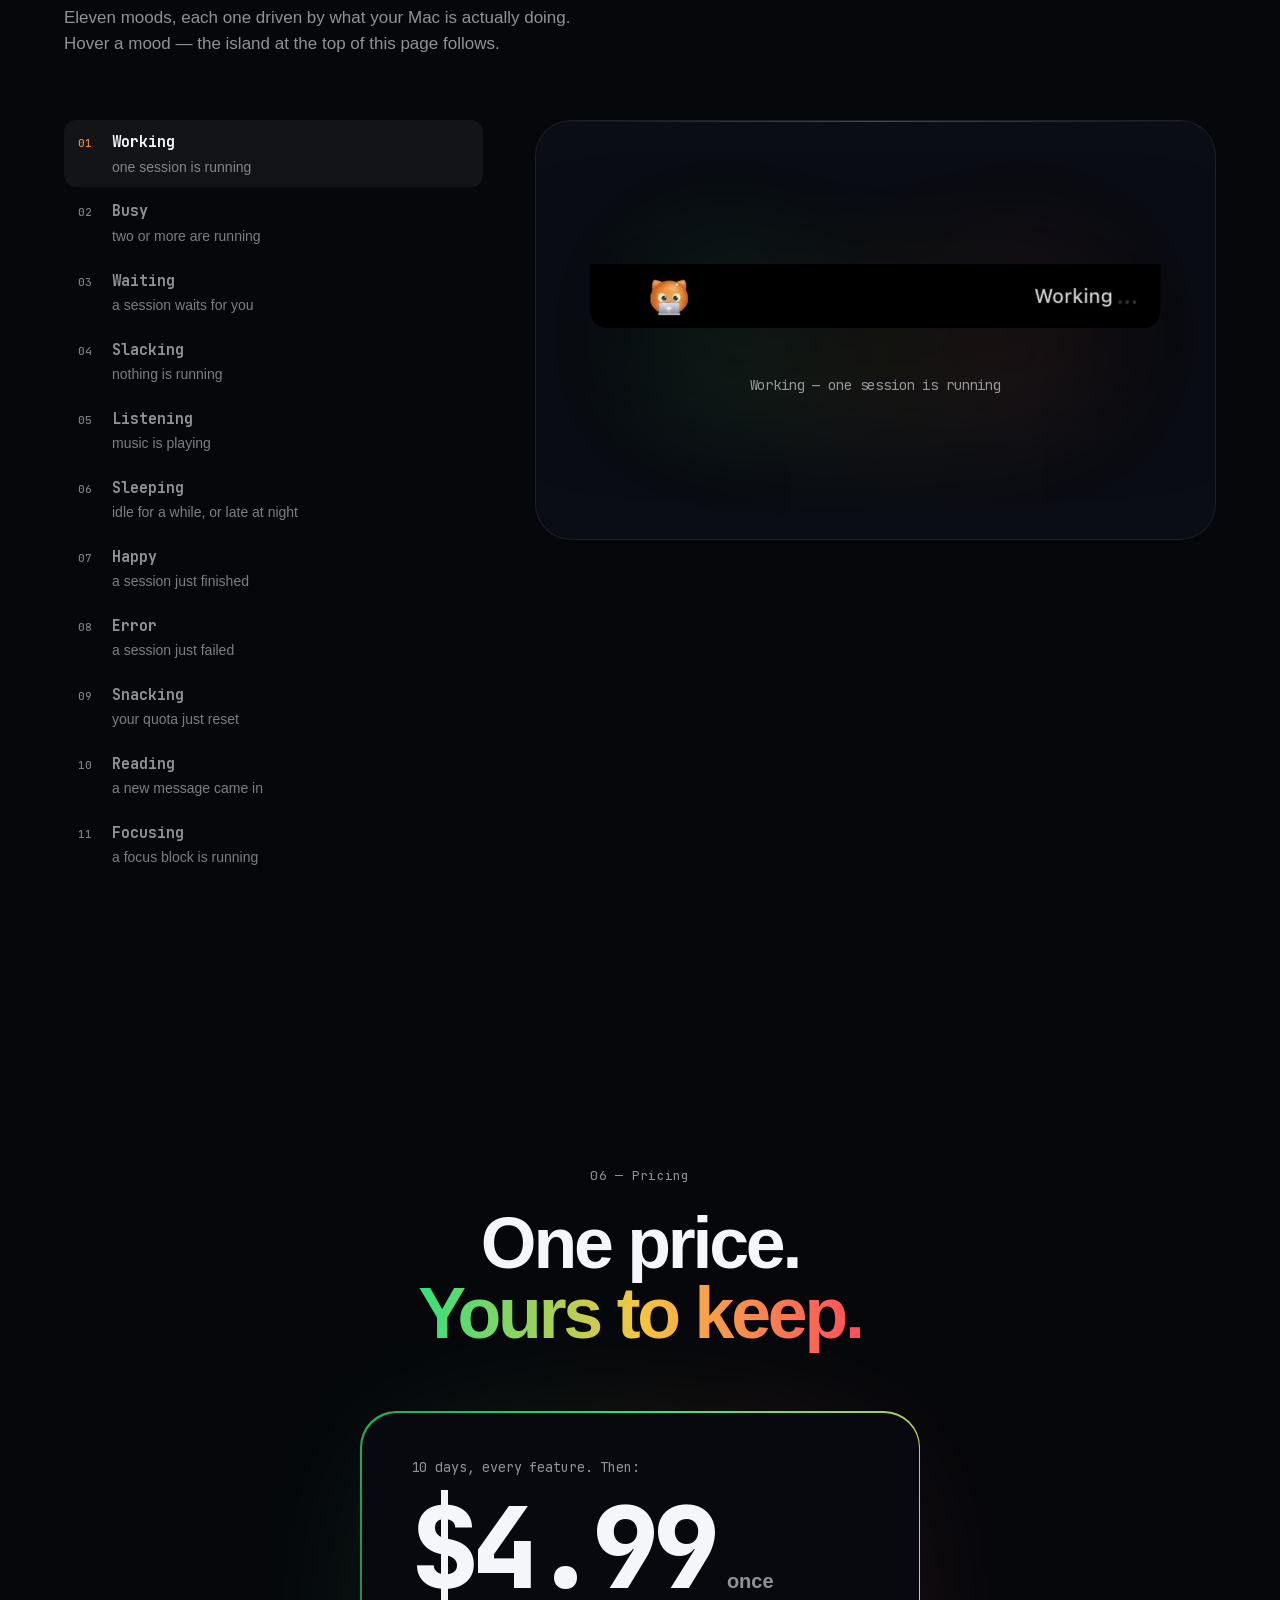
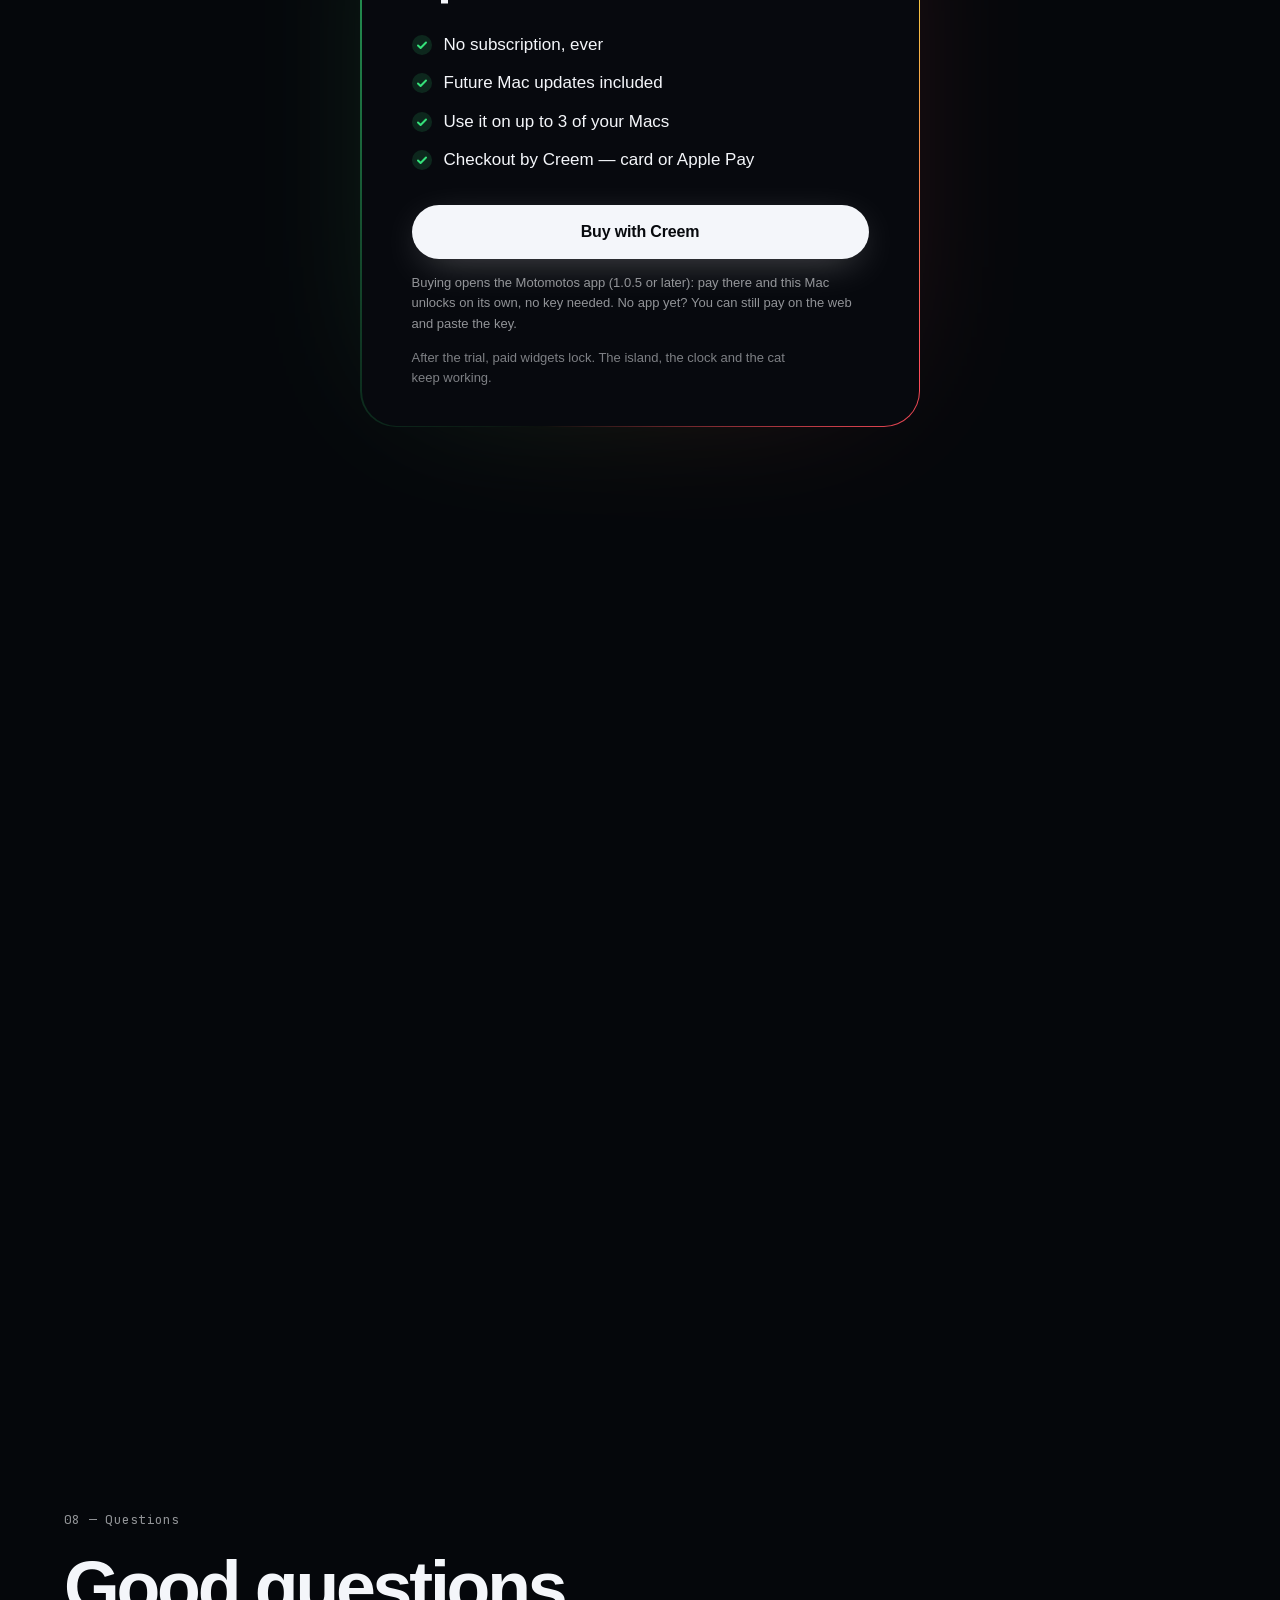
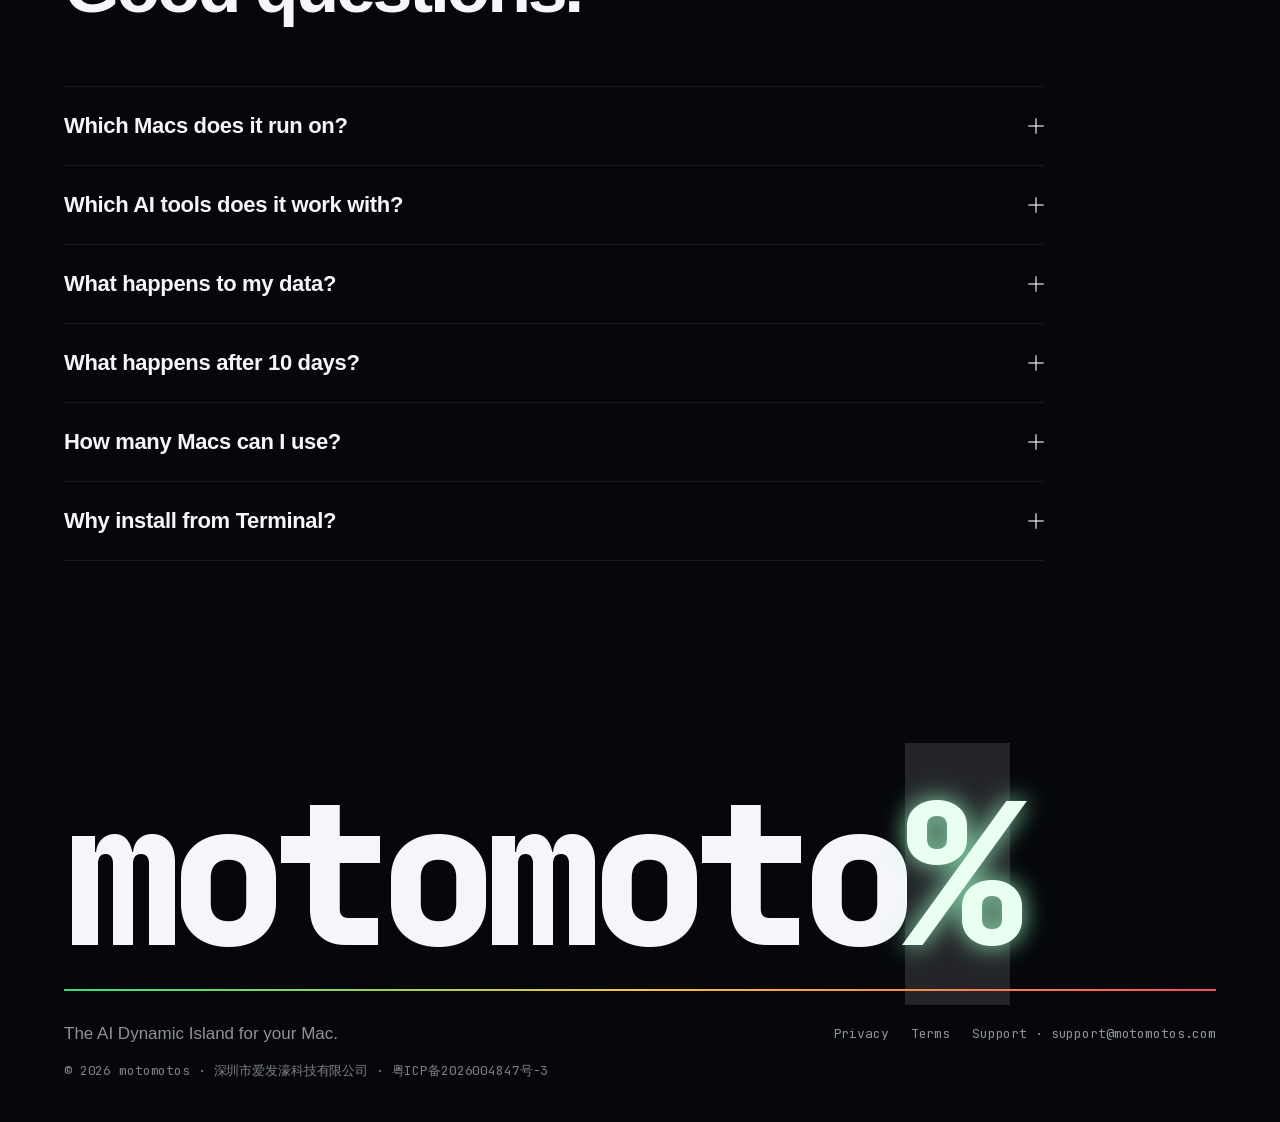
==== commit 6b00fde8: "Buy button opens the app (motomotos://buy) so paying unlocks this Mac; web checkout stays as fallbac" ====
--- a/index.html
+++ b/index.html
@@ -1,171 +1,253 @@
 <!doctype html>
-<html lang="zh-CN">
+<html lang="en">
 <head>
 <meta charset="utf-8">
 <meta name="viewport" content="width=device-width, initial-scale=1, viewport-fit=cover">
-<title>motomotos — Mac 刘海屏灵动岛工具箱</title>
-<meta name="description" content="motomotos 把 MacBook 的刘海变成灵动岛：Claude Code、Codex、Grok、DeepSeek 的状态和剩余额度，任务做完、出错、等你批准时在刘海上提醒。还有音乐、番茄钟、日历和一只小猫。">
-<meta name="keywords" content="灵动岛, Mac 灵动岛, 刘海屏, MacBook 刘海, Dynamic Island for Mac, macOS Dynamic Island, notch app, Claude Code, Codex, Grok, DeepSeek, AI 编程, 番茄钟, menu bar app">
-<meta name="theme-color" content="#0B0B0D">
-<meta property="og:title" content="motomotos — Dynamic Island for your Mac notch">
-<meta property="og:description" content="Your AI agents, working in the notch: status, quota left, alerts, music and a cat.">
+<title>motomotos — the AI Dynamic Island for your Mac</title>
+<meta name="description" content="motomotos turns the MacBook notch into a live Dynamic Island for AI coding: agent quota, sessions, approvals, music and a cat. 10 days free, then $4.99 once.">
+<meta name="theme-color" content="#05070B">
+<meta property="og:title" content="motomotos — the AI Dynamic Island for your Mac">
+<meta property="og:description" content="Agent quota, sessions, approvals, music and a cat — in your MacBook notch.">
 <meta property="og:image" content="/assets/film/poster.jpg">
 <link rel="icon" href="/assets/favicon.png">
 <link rel="apple-touch-icon" href="/assets/icon-256.png">
+<link rel="preload" href="/assets/fonts/jb3.woff2" as="font" type="font/woff2" crossorigin>
 <link rel="stylesheet" href="/assets/fonts/jb.css">
-<link rel="stylesheet" href="/css/v2.css?v=202610271510">
+<link rel="stylesheet" href="/css/site.css?v=202610250132">
 </head>
 <body>
-<div id="defs"></div>
-
-<header class="bar">
-  <a class="brand" href="#top"><img src="/assets/icon-256.png" alt="" width="24" height="24"><span>motomotos</span></a>
-  <nav aria-label="Sections">
-    <a href="#widgets" data-t="nav.widgets"></a>
-    <a href="#moments" data-t="nav.moments"></a>
-    <a href="#agents" data-t="nav.agents"></a>
-    <a href="#cat" data-t="nav.cat"></a>
-    <a href="#pricing" data-t="nav.pricing"></a>
-    <a href="#install" data-t="nav.install"></a>
+<div class="grain" aria-hidden="true"></div>
+
+<!-- the site's menu bar: logo · notch · links, like a Mac -->
+<header class="menubar" id="menubar">
+  <a class="brand" href="#top" aria-label="motomotos">
+    <img src="/assets/icon-256.png" alt="" width="22" height="22"><span>motomotos</span>
+  </a>
+  <nav class="links" aria-label="Sections">
+    <a href="#quota" data-t="nav.quota">Quota</a>
+    <a href="#approve" data-t="nav.approve">Alerts</a>
+    <a href="#diy" data-t="nav.diy">Background</a>
+    <a href="#widgets" data-t="nav.widgets">Widgets</a>
+    <a href="#cat" data-t="nav.cat">The cat</a>
+    <a href="#pricing" data-t="nav.pricing">Pricing</a>
   </nav>
-  <div class="right">
+  <div class="bar-right">
     <button class="lang" id="lang" type="button" aria-label="Language"><span data-l="overseas">EN</span><span data-l="cn">中文</span></button>
-    <a class="btn btn-primary btn-sm" id="buyPill" href="#pricing"></a>
+    <a class="pill pill-buy" href="#pricing" data-t="nav.buy">Buy · $4.99</a>
   </div>
 </header>
 
+<!-- the notch: real app frames, follows the section you're in; hover opens it -->
+<div class="notch" id="notch" aria-label="motomotos island">
+  <div class="notch-shape" id="notchShape">
+    <img class="notch-mood" id="notchMood" alt="" draggable="false">
+    <div class="notch-menu" id="notchMenu">
+      <a href="#quota"><i style="--c:var(--g)"></i><span data-t="nav.quota">Quota</span></a>
+      <a href="#approve"><i style="--c:var(--y)"></i><span data-t="nav.approve">Approve</span></a>
+      <a href="#widgets"><i style="--c:var(--r)"></i><span data-t="nav.widgets">Widgets</span></a>
+      <a href="#cat"><i style="--c:var(--o)"></i><span data-t="nav.cat">The cat</span></a>
+      <a href="#pricing"><i style="--c:var(--g)"></i><span data-t="nav.pricing">Pricing</span></a>
+      <a href="#install"><i style="--c:var(--y)"></i><span data-t="nav.install">Install</span></a>
+      <a href="#" id="notchLang" class="notch-lang"><i style="--c:#fff"></i><span>中文</span></a>
+      <a href="#pricing" class="notch-buy" data-t="nav.buy">Buy · $4.99</a>
+    </div>
+  </div>
+</div>
+<canvas class="intro" id="intro" aria-hidden="true"></canvas>
+
 <main id="top">
-  <section class="hero" style="padding:56px 0 0">
-    <div class="blobs" aria-hidden="true"><i></i><i></i><i></i></div>
-    <div class="hero-copy" style="padding-bottom:40px">
-      <p class="eyebrow" data-t="hero.eyebrow"></p>
-      <h1 class="display" data-th="hero.h"></h1>
-      <p class="lede" data-t="hero.p"></p>
-      <div class="ctas">
-        <a class="btn btn-primary" href="/downloads/Motomotos.dmg" data-dl><svg viewBox="0 0 16 16" aria-hidden="true"><path d="M8 2v9m0 0L4.5 7.5M8 11l3.5-3.5M3 14h10"/></svg><span data-t="hero.cta1"></span></a>
-        <a class="btn btn-ghost" href="#pricing" id="heroBuy"></a>
-      </div>
-      <p class="meta" data-t="hero.meta"></p>
-    </div>
-    <div class="screen">
-      <div class="menu"><span class="apple"></span><span>motomotos</span><span class="tick" data-t="stage.menu"></span></div>
-      <div class="stagebox" id="heroBox"><div class="stage" id="heroStage"></div></div>
-    </div>
-    <div class="chips" id="chips"></div>
-    <p class="hint" data-t="hero.hint"></p>
-    <div style="height:96px"></div>
-  </section>
-
-  <section id="widgets">
-    <div class="head">
-      <p class="eyebrow reveal" data-t="wg.eyebrow"></p>
-      <h2 class="h2 reveal" data-th="wg.h"></h2>
-      <p class="sub reveal" data-t="wg.p"></p>
-    </div>
-    <div class="wrap panel" id="panel"></div>
-  </section>
-
-  <section id="moments">
-    <div class="head center">
-      <p class="eyebrow reveal" data-t="mo.eyebrow"></p>
-      <h2 class="h2 reveal" data-th="mo.h"></h2>
-      <p class="sub reveal" data-t="mo.p"></p>
-    </div>
-    <div class="wrap moments" id="momentsGrid"></div>
-  </section>
-
-  <section id="agents">
-    <div class="wrap agents">
-      <div>
-        <p class="eyebrow reveal" data-t="ag.eyebrow"></p>
-        <h2 class="h2 reveal" data-th="ag.h"></h2>
-        <p class="sub reveal" data-t="ag.p"></p>
-        <ul class="alist reveal">
-          <li style="--c:#D97757"><i></i>Claude Code</li>
-          <li style="--c:#10A37F"><i></i>Codex</li>
-          <li style="--c:#E6E6E6"><i></i>Grok</li>
-          <li style="--c:#4D6BFE"><i></i>DeepSeek</li>
-          <li style="--c:#8B5CF6"><i></i>Hermes</li>
-          <li style="--c:#2B7FFF"><i></i>WorkBuddy</li>
+
+  <!-- HERO -->
+  <section class="hero" id="hero">
+    <p class="eyebrow mono reveal" data-t="hero.eyebrow">motomotos · for the notch on your Mac</p>
+    <h1 class="display" id="heroTitle">
+      <span class="line"><span class="w" data-t="hero.l1">Your notch,</span></span>
+      <span class="line"><span class="w" data-t="hero.l2">finally</span> <span class="w grad" data-t="hero.l3">awake.</span></span>
+    </h1>
+    <p class="lede reveal" data-t="hero.sub"></p>
+    <div class="ctas reveal">
+      <a class="btn btn-primary" href="#install"><span data-t="hero.cta1">Install · 10 days free</span><svg viewBox="0 0 16 16" aria-hidden="true"><path d="M8 2v10m0 0l-4-4m4 4l4-4" /></svg></a>
+      <a class="btn btn-ghost" href="#pricing" data-t="hero.cta2">Buy once · $4.99</a>
+    </div>
+    <p class="meta mono reveal" data-t="hero.meta">macOS 13+ · Apple silicon · 6 languages</p>
+
+    <figure class="film" id="film">
+      <div class="film-frame" id="filmFrame">
+        <video id="filmVideo" src="/assets/film/launch.mp4" poster="/assets/film/poster.jpg" muted loop playsinline preload="metadata"></video>
+        <button class="sound" id="sound" type="button"><span class="eq"><i></i><i></i><i></i></span><span data-t="film.sound">Sound on</span></button>
+      </div>
+      <figcaption class="mono"><span data-t="film.label">The 15-second film</span><span class="dot"></span><span data-t="film.note">Every pixel of the island is the real app.</span></figcaption>
+    </figure>
+  </section>
+
+  <!-- QUOTA -->
+  <section class="scene" id="quota" data-mood="busy" style="--len: 230vh">
+    <div class="sticky">
+      <div class="copy">
+        <p class="eyebrow mono" data-t="quota.eyebrow">01 — Quota</p>
+        <h2 class="h2" data-th="quota.h"></h2>
+        <p class="body" data-t="quota.p"></p>
+      </div>
+      <div class="stage quota-stage" id="quotaStage">
+        <div class="tri-glow" id="quotaGlow"></div>
+        <div class="q-island" id="qIsland"><img id="qPill" alt=""></div>
+        <img class="q-card" id="qCard" alt="motomotos quota card">
+        <svg class="q-lines" id="qLines" aria-hidden="true"></svg>
+        <div class="callout" data-i="0" style="--c:var(--g)"><b data-t="quota.c1n"></b><span data-t="quota.c1v"></span></div>
+        <div class="callout" data-i="1" style="--c:var(--y)"><b data-t="quota.c2n"></b><span data-t="quota.c2v"></span></div>
+        <div class="callout" data-i="2" style="--c:var(--r)"><b data-t="quota.c3n"></b><span data-t="quota.c3v"></span></div>
+      </div>
+    </div>
+  </section>
+
+  <!-- APPROVE -->
+  <section class="scene" id="approve" data-mood="waiting" style="--len: 320vh">
+    <div class="sticky">
+      <div class="copy">
+        <p class="eyebrow mono" data-t="approve.eyebrow">02 — Approve</p>
+        <h2 class="h2" data-th="approve.h"></h2>
+        <p class="body" data-t="approve.p"></p>
+        <ol class="steps mono" id="steps">
+          <li><span>01</span><span data-t="approve.step1"></span></li>
+          <li><span>02</span><span data-t="approve.step2"></span></li>
+          <li><span>03</span><span data-t="approve.step3"></span></li>
+        </ol>
+        <div class="progress"><i id="approveBar"></i></div>
+      </div>
+      <div class="stage seq-stage">
+        <div class="tri-glow soft" id="seqGlow"></div>
+        <canvas id="seq" aria-label="motomotos approval card"></canvas>
+      </div>
+    </div>
+  </section>
+
+  <!-- DIY BACKGROUND -->
+  <section class="block diy" id="diy" data-mood="music">
+    <div class="diy-grid">
+      <div class="copy">
+        <p class="eyebrow mono reveal" data-t="diy.eyebrow">03 — Background</p>
+        <h2 class="h2 reveal" data-th="diy.h"></h2>
+        <p class="body reveal" data-t="diy.p"></p>
+        <div class="diy-tabs reveal" role="tablist">
+          <button type="button" class="on" data-diy="still" role="tab" data-t="diy.still">Picture</button>
+          <button type="button" data-diy="gif" role="tab" data-t="diy.gif">GIF</button>
+        </div>
+        <p class="mono fine dim reveal" data-t="diy.formats"></p>
+      </div>
+      <figure class="diy-stage reveal">
+        <div class="tri-glow soft"></div>
+        <img id="diyStill" data-src="bg/sunset.webp" alt="">
+        <video id="diyGif" muted loop playsinline preload="none" hidden></video>
+        <figcaption class="mono fine dim" data-t="diy.note"></figcaption>
+      </figure>
+    </div>
+  </section>
+
+  <!-- WIDGETS -->
+  <section class="block" id="widgets" data-mood="music">
+    <div class="block-head">
+      <p class="eyebrow mono reveal" data-t="widgets.eyebrow">03 — Widgets</p>
+      <h2 class="h2 reveal" data-th="widgets.h"></h2>
+    </div>
+    <div class="bento">
+      <article class="card c-term reveal"><div class="shot"><img data-src="ui/terminals.webp" alt=""></div><div class="card-text"><h3 data-t="w.term.h"></h3><p data-t="w.term.p"></p></div></article>
+      <article class="card c-grid reveal"><div class="shot"><img data-src="ui/calendar.webp" alt=""></div><div class="card-text"><h3 data-t="w.grid.h"></h3><p data-t="w.grid.p"></p></div></article>
+      <article class="card c-hud reveal"><div class="shot"><img data-src="ui/hud.webp" alt=""></div><div class="card-text"><h3 data-t="w.hud.h"></h3><p data-t="w.hud.p"></p></div></article>
+      <article class="card c-hover reveal"><div class="shot"><img data-src="ui/hover.webp" alt=""></div><div class="card-text"><h3 data-t="w.hover.h"></h3><p data-t="w.hover.p"></p></div></article>
+      <article class="card c-music reveal"><div class="shot music-shot" aria-hidden="true"><div class="eqbig"><i></i><i></i><i></i><i></i><i></i><i></i><i></i></div></div><div class="card-text"><h3 data-t="w.music.h"></h3><p data-t="w.music.p"></p></div></article>
+      <article class="card c-lang reveal"><div class="shot lang-shot" aria-hidden="true"><span class="hello mono" id="hello">Hello</span></div><div class="card-text"><h3 data-t="w.lang.h"></h3><p data-t="w.lang.p"></p></div></article>
+    </div>
+  </section>
+
+  <!-- CAT -->
+  <section class="block cat" id="cat" data-mood="cycle">
+    <div class="block-head">
+      <p class="eyebrow mono reveal" data-t="cat.eyebrow">04 — The cat</p>
+      <h2 class="h2 reveal" data-th="cat.h"></h2>
+      <p class="body reveal" data-t="cat.p"></p>
+    </div>
+    <div class="cat-wrap">
+      <ul class="moods" id="moods"></ul>
+      <div class="cat-stage reveal">
+        <div class="tri-glow soft"></div>
+        <img id="catBig" alt="">
+        <p class="mono cat-caption" id="catCaption"></p>
+      </div>
+    </div>
+  </section>
+
+  <!-- PRICING -->
+  <section class="block pricing" id="pricing" data-mood="eating">
+    <div class="block-head center">
+      <p class="eyebrow mono reveal" data-t="price.eyebrow">05 — Pricing</p>
+      <h2 class="h2 reveal" data-th="price.h"></h2>
+    </div>
+    <div class="price-card reveal" id="priceCard">
+      <div class="ring" aria-hidden="true"></div>
+      <div class="price-inner">
+        <p class="mono trial" data-t="price.trial"></p>
+        <p class="amount"><span class="num mono" id="priceNum">$4.99</span><span class="unit" data-t="price.unit">once</span></p>
+        <ul class="checks">
+          <li data-t="price.b1"></li><li data-t="price.b2"></li><li data-t="price.b3"></li><li data-t="price.b4"></li>
         </ul>
-        <ul class="points reveal"><li data-th="ag.b1"></li><li data-th="ag.b2"></li><li data-th="ag.b3"></li></ul>
-      </div>
-      <div class="cardshot quota-demo reveal"><div class="halo"></div><div id="quotaDemo"></div></div>
-    </div>
-  </section>
-
-  <section id="cat">
-    <div class="head">
-      <p class="eyebrow reveal" data-t="cat.eyebrow"></p>
-      <h2 class="h2 reveal" data-th="cat.h"></h2>
-      <p class="sub reveal" data-t="cat.p"></p>
-    </div>
-    <div class="wrap cat">
-      <ul class="moods" id="moods"></ul>
-      <div class="catstage reveal"><img id="catBig" alt=""><p id="catCaption"></p></div>
-    </div>
-  </section>
-
-  <section id="pricing">
-    <div class="head center">
-      <p class="eyebrow reveal" data-t="price.eyebrow"></p>
-      <h2 class="h2 reveal" data-th="price.h"></h2>
-    </div>
-    <div class="price reveal">
-      <p class="trial" data-t="price.trial"></p>
-      <p class="amount"><span class="num" id="priceNum"></span><span class="unit" data-t="price.unit"></span></p>
-      <ul class="checks"><li data-t="price.b1"></li><li data-t="price.b2"></li><li data-t="price.b3"></li><li data-t="price.b4"></li></ul>
-      <a class="btn btn-primary wide" id="buyBtn" href="#"></a>
-      <p class="fine" data-t="price.note"></p>
-      <p class="fine" data-t="price.after"></p>
-    </div>
-  </section>
-
-  <section id="install">
-    <div class="wrap install">
-      <div>
-        <p class="eyebrow reveal" data-t="in.eyebrow"></p>
-        <h2 class="h2 reveal" data-th="in.h"></h2>
-        <p class="sub reveal" data-t="in.p"></p>
-        <ol class="steps reveal"><li data-t="in.s1"></li><li data-t="in.s2"></li><li data-t="in.s3"></li></ol>
-      </div>
-      <div class="reveal">
-        <a class="dl" href="/downloads/Motomotos.dmg" data-dl>
-          <img src="/assets/icon-256.png" alt="" width="56" height="56">
-          <div class="t"><b data-t="in.dl"></b><span data-t="in.dlmeta"></span></div>
-          <span class="btn btn-primary btn-sm" aria-hidden="true">↓</span>
-        </a>
-        <p class="fine" data-t="in.alt" style="margin-top:28px"></p>
-        <div class="term">
-          <div class="tb"><i></i><i></i><i></i><span>Terminal — zsh</span></div>
-          <pre id="cmd"></pre>
-          <button class="btn btn-ghost btn-sm copy" id="copyBtn" type="button" data-t="in.copy"></button>
+        <a class="btn btn-primary wide" id="buyBtn" href="#" data-t="price.cta">Buy with Creem</a>
+        <p class="fine" data-t="price.note"></p>
+        <p class="fine dim" data-t="price.after"></p>
+      </div>
+    </div>
+  </section>
+
+  <!-- INSTALL -->
+  <section class="block install" id="install" data-mood="focusing">
+    <div class="install-grid">
+      <div class="copy">
+        <p class="eyebrow mono reveal" data-t="install.eyebrow">06 — Install</p>
+        <h2 class="h2 reveal" data-th="install.h"></h2>
+        <p class="body reveal" data-t="install.p"></p>
+        <ol class="howto reveal">
+          <li data-t="install.s1"></li><li data-t="install.s2"></li><li data-t="install.s3"></li>
+        </ol>
+      </div>
+      <div class="term reveal" id="term">
+        <div class="term-bar"><i></i><i></i><i></i><span class="mono">Terminal — zsh</span></div>
+        <div class="term-body mono">
+          <div class="cmdline"><span class="ps">~ %</span> <span id="cmdTyped"></span><span class="caret"></span></div>
+          <div class="out" id="termOut"></div>
         </div>
-        <p class="fine" data-t="in.up"></p>
-      </div>
-    </div>
-  </section>
-
-  <section id="faq">
-    <div class="head center"><p class="eyebrow reveal" data-t="faq.eyebrow"></p><h2 class="h2 reveal" data-t="faq.h"></h2></div>
+        <button class="copy-btn mono" id="copyBtn" type="button"><svg viewBox="0 0 16 16" aria-hidden="true"><rect x="5" y="5" width="8" height="8" rx="2"/><path d="M3 10V4a1 1 0 0 1 1-1h6"/></svg><span data-t="install.copy">Copy</span></button>
+      </div>
+    </div>
+    <details class="what reveal">
+      <summary data-t="install.what"></summary>
+      <ul><li data-t="install.w1"></li><li data-t="install.w2"></li><li data-t="install.w3"></li><li data-t="install.w4"></li></ul>
+      <p class="mono fine"><span data-t="install.http"></span> <code id="httpCmd"></code></p>
+    </details>
+  </section>
+
+  <!-- FAQ -->
+  <section class="block faq" id="faq" data-mood="sleeping">
+    <div class="block-head">
+      <p class="eyebrow mono reveal" data-t="faq.eyebrow">07 — Questions</p>
+      <h2 class="h2 reveal" data-t="faq.h"></h2>
+    </div>
     <div class="qa" id="qa"></div>
   </section>
 </main>
 
-<footer>
-  <div class="wm">motomotos</div>
-  <div class="row">
-    <p style="margin:0" data-t="foot.tag"></p>
-    <nav>
-      <a href="/privacy.html" data-t="foot.privacy"></a>
-      <a href="/terms.html" data-t="foot.terms"></a>
-      <a href="https://github.com/ygalex0927-eng/motomotos-releases" target="_blank" rel="noopener" data-t="foot.github"></a>
-      <a href="mailto:support@motomotos.com"><span data-t="foot.support"></span> · support@motomotos.com</a>
+<footer class="foot" id="foot" data-mood="happy">
+  <div class="wordmark mono" id="wordmark" aria-label="motomotos">motomotos</div>
+  <div class="gradline"></div>
+  <div class="foot-row">
+    <p data-t="foot.tag"></p>
+    <nav class="mono">
+      <a href="/privacy.html" data-t="foot.privacy">Privacy</a>
+      <a href="/terms.html" data-t="foot.terms">Terms</a>
+      <a id="mail" href="mailto:support@motomotos.com"><span data-t="foot.support">Support</span> · support@motomotos.com</a>
     </nav>
   </div>
-  <p class="legal"><span>© 2026 motomotos</span> · <span data-t="foot.company"></span> · <span data-th="foot.beian"></span></p>
+  <p class="mono fine dim"><span>© 2026 motomotos</span> <span data-t="foot.company"></span> <span data-th="foot.beian"></span></p>
 </footer>
 
-<script type="module" src="/js/v2.js?v=202610271500"></script>
+<script type="module" src="/js/main.js?v=202610271800"></script>
 </body>
 </html>
--- a/css/site.css
+++ b/css/site.css
@@ -0,0 +1,417 @@
+:root {
+  --bg: #05070B;
+  --bg2: #0A0D13;
+  --line: rgba(255, 255, 255, 0.08);
+  --text: #F4F6FA;
+  --muted: rgba(244, 246, 250, 0.58);
+  --dim: rgba(244, 246, 250, 0.5);
+  --g: #35E07A;
+  --y: #F5C542;
+  --r: #FF4D5A;
+  --o: #F8862A;
+  --tri: linear-gradient(90deg, var(--g), var(--y) 50%, var(--r));
+  --sans: -apple-system, "SF Pro Display", "SF Pro Text", "PingFang SC", "Hiragino Sans GB", "Helvetica Neue", "Segoe UI", sans-serif;
+  --mono: "JetBrains Mono", "SF Mono", ui-monospace, Menlo, "PingFang SC", monospace;
+  --ease: cubic-bezier(0.22, 1, 0.36, 1);
+  --pad: clamp(20px, 5vw, 72px);
+  color-scheme: dark;
+}
+* { box-sizing: border-box; }
+html { scroll-behavior: smooth; -webkit-text-size-adjust: 100%; }
+body {
+  margin: 0; background: var(--bg); color: var(--text); font-family: var(--sans);
+  font-size: 17px; line-height: 1.55; -webkit-font-smoothing: antialiased; overflow-x: hidden;
+}
+html[lang="zh-CN"] body { font-size: 16px; }
+img { max-width: 100%; display: block; }
+a { color: inherit; text-decoration: none; }
+.mono { font-family: var(--mono); letter-spacing: -0.01em; }
+::selection { background: rgba(53, 224, 122, 0.35); }
+
+.grain {
+  position: fixed; inset: 0; pointer-events: none; z-index: 100; opacity: 0.05; mix-blend-mode: overlay;
+  background-image: url("data:image/svg+xml,%3Csvg xmlns='http://www.w3.org/2000/svg' width='160' height='160'%3E%3Cfilter id='n'%3E%3CfeTurbulence type='fractalNoise' baseFrequency='0.9' numOctaves='2' stitchTiles='stitch'/%3E%3C/filter%3E%3Crect width='100%25' height='100%25' filter='url(%23n)'/%3E%3C/svg%3E");
+}
+
+/* ---------- menu bar + notch ---------- */
+.menubar {
+  position: fixed; top: 0; left: 0; right: 0; z-index: 50; height: 44px;
+  padding-top: env(safe-area-inset-top, 0px);
+  display: flex; align-items: center; justify-content: space-between; padding-inline: 18px;
+  font-size: 13.5px; font-weight: 500;
+  background: linear-gradient(rgba(5, 7, 11, 0.86), rgba(5, 7, 11, 0.55));
+  backdrop-filter: blur(18px) saturate(140%); -webkit-backdrop-filter: blur(18px) saturate(140%);
+  border-bottom: 1px solid transparent;
+  transition: border-color 0.4s var(--ease);
+}
+.menubar.scrolled { border-bottom-color: var(--line); }
+.brand { display: flex; align-items: center; gap: 9px; font-weight: 650; letter-spacing: -0.01em; }
+.brand img { border-radius: 6px; }
+.links { display: flex; gap: 22px; margin-left: 30px; margin-right: auto; }
+.links a { color: var(--muted); transition: color 0.2s; }
+.links a:hover, .links a.on { color: var(--text); }
+.bar-right { display: flex; align-items: center; gap: 12px; }
+.lang {
+  font: 500 12px var(--mono); color: var(--muted); background: none; border: 1px solid var(--line);
+  border-radius: 99px; padding: 4px 4px; display: flex; gap: 2px; cursor: pointer;
+}
+.lang span { padding: 2px 8px; border-radius: 99px; transition: background 0.25s, color 0.25s; }
+.lang span.on { background: rgba(255, 255, 255, 0.1); color: var(--text); }
+.pill { display: inline-flex; align-items: center; height: 28px; padding: 0 14px; border-radius: 99px; font-weight: 600; }
+.pill-buy { background: var(--text); color: #07090d; transition: transform 0.25s var(--ease); }
+.pill-buy:hover { transform: scale(1.04); }
+.pill-buy .long { margin-right: 0.3em; }
+
+.notch {
+  position: fixed; top: 0; left: 50%; transform: translateX(-50%); z-index: 60;
+  padding-top: env(safe-area-inset-top, 0px);
+}
+.notch-shape {
+  position: relative; background: #000; overflow: hidden;
+  width: var(--nw, 330px); height: 41px; border-radius: 0 0 14px 14px;
+  transition: width 0.52s var(--ease), height 0.52s var(--ease), border-radius 0.52s var(--ease), box-shadow 0.5s var(--ease);
+  box-shadow: 0 0 0 0 rgba(0, 0, 0, 0);
+}
+.notch-mood { position: absolute; top: 0; left: 50%; transform: translateX(-50%); height: 41px; width: auto; max-width: none; transition: opacity 0.18s; }
+.notch.open .notch-shape {
+  width: 420px; height: 318px; border-radius: 0 0 30px 30px;
+  box-shadow: 0 30px 80px rgba(0, 0, 0, 0.6), 0 0 0 1px rgba(255, 255, 255, 0.05);
+}
+.notch-menu {
+  position: absolute; top: 52px; left: 20px; right: 20px; display: grid; grid-template-columns: 1fr 1fr; gap: 8px;
+  opacity: 0; transform: translateY(-6px); transition: opacity 0.2s, transform 0.4s var(--ease); pointer-events: none;
+}
+.notch.open .notch-menu { opacity: 1; transform: none; pointer-events: auto; transition-delay: 0.12s; }
+.notch-menu a {
+  display: flex; align-items: center; gap: 10px; height: 44px; padding: 0 14px; border-radius: 14px;
+  background: rgba(255, 255, 255, 0.06); font-size: 14px; font-weight: 600; transition: background 0.2s;
+}
+.notch-menu a:hover { background: rgba(255, 255, 255, 0.12); }
+.notch-menu .notch-buy { grid-column: 1 / -1; justify-content: center; background: var(--text); color: #07090d; }
+.notch-menu .notch-buy:hover { background: #fff; }
+.notch-menu i { width: 7px; height: 7px; border-radius: 50%; background: var(--c); box-shadow: 0 0 10px var(--c); }
+.notch.glow .notch-shape { box-shadow: 0 6px 30px -6px rgba(53, 224, 122, 0.45), 0 6px 40px -10px rgba(255, 77, 90, 0.4); }
+
+.intro { position: fixed; inset: 0; width: 100vw; height: 100vh; z-index: 70; pointer-events: none; }
+
+/* ---------- type ---------- */
+.eyebrow { font-size: 13px; color: var(--muted); letter-spacing: 0.02em; margin: 0 0 22px; }
+.display {
+  font-size: clamp(56px, 10.5vw, 168px); line-height: 0.92; letter-spacing: -0.055em; font-weight: 700; margin: 0;
+}
+html[lang="zh-CN"] .display { letter-spacing: -0.03em; line-height: 1.02; }
+.display .line { display: block; overflow: hidden; padding-bottom: 0.08em; }
+.display .w { display: inline-block; transform: translateY(105%); transition: transform 1.1s var(--ease); }
+.display.in .w { transform: none; }
+.grad { background: var(--tri); -webkit-background-clip: text; background-clip: text; color: transparent; }
+.h2 { font-size: clamp(38px, 5.6vw, 84px); line-height: 0.98; letter-spacing: -0.045em; font-weight: 700; margin: 0 0 24px; }
+html[lang="zh-CN"] .h2 { letter-spacing: -0.02em; line-height: 1.12; font-size: clamp(34px, 4.3vw, 66px); }
+.h2 em, .display em { font-style: normal; background: var(--tri); -webkit-background-clip: text; background-clip: text; color: transparent; }
+.body { color: var(--muted); max-width: 30em; margin: 0; }
+.display, .h2, .card h3, .qa-item button span { text-wrap: balance; }
+p, li, .body, .lede, .fine, .callout span { text-wrap: pretty; }
+.lede { font-size: clamp(18px, 1.6vw, 22px); color: var(--muted); max-width: 34em; margin: 36px 0 0; line-height: 1.5; }
+.fine { font-size: 13px; color: var(--muted); margin: 14px 0 0; }
+.dim { color: var(--dim); }
+
+/* reveal on scroll */
+.reveal { opacity: 0; transform: translateY(28px); transition: opacity 0.9s var(--ease), transform 1.1s var(--ease); transition-delay: var(--d, 0s); }
+.reveal.in { opacity: 1; transform: none; }
+
+/* ---------- buttons ---------- */
+.btn {
+  display: inline-flex; align-items: center; justify-content: center; gap: 10px; height: 54px; padding: 0 26px; border-radius: 99px;
+  font-weight: 650; font-size: 16px; letter-spacing: -0.01em; position: relative; transition: transform 0.35s var(--ease), box-shadow 0.35s var(--ease), background 0.3s;
+}
+.btn svg { width: 15px; height: 15px; fill: none; stroke: currentColor; stroke-width: 2; stroke-linecap: round; stroke-linejoin: round; }
+.btn-primary { background: var(--text); color: #07090d; box-shadow: 0 10px 40px -12px rgba(255, 255, 255, 0.35); }
+.btn-primary:hover { transform: translateY(-2px); box-shadow: 0 16px 50px -12px rgba(255, 255, 255, 0.45); }
+.btn-ghost { color: var(--text); background: rgba(255, 255, 255, 0.03); }
+.btn-ghost::before {
+  content: ""; position: absolute; inset: 0; border-radius: inherit; padding: 1px; background: var(--tri);
+  -webkit-mask: linear-gradient(#000 0 0) content-box, linear-gradient(#000 0 0); -webkit-mask-composite: xor; mask-composite: exclude; opacity: 0.7;
+}
+.btn-ghost:hover { background: rgba(255, 255, 255, 0.07); transform: translateY(-2px); }
+.btn.wide { width: 100%; }
+.btn[aria-disabled="true"] { background: rgba(255, 255, 255, 0.08); color: var(--muted); box-shadow: none; pointer-events: none; }
+
+/* ---------- hero ---------- */
+.hero { padding: calc(23vh + 20px) var(--pad) 120px; max-width: 1440px; margin: 0 auto; }
+.ctas { display: flex; flex-wrap: wrap; gap: 14px; margin-top: 40px; }
+.meta { font-size: 12.5px; color: var(--dim); margin-top: 22px; }
+.film { margin: 110px 0 0; }
+.film-frame {
+  position: relative; border-radius: calc(28px * var(--fr, 1)); overflow: hidden; background: #000;
+  transform: scale(var(--fs, 0.88)); transform-origin: 50% 0; aspect-ratio: 16 / 9;
+  box-shadow: 0 0 0 1px rgba(255, 255, 255, 0.06), 0 40px 120px -40px rgba(0, 0, 0, 0.9);
+}
+.film-frame::after {
+  content: ""; position: absolute; inset: -2px; z-index: -1; border-radius: inherit; background: var(--tri);
+  filter: blur(40px); opacity: var(--fg, 0);
+}
+.film-frame video { width: 100%; height: 100%; object-fit: cover; display: block; }
+.film figcaption { display: flex; flex-wrap: wrap; align-items: center; gap: 10px; justify-content: center; margin-top: 22px; color: var(--dim); font-size: 12.5px; }
+.film .dot { width: 4px; height: 4px; border-radius: 50%; background: var(--dim); }
+.sound {
+  position: absolute; right: 18px; bottom: 18px; display: flex; align-items: center; gap: 10px; height: 38px; padding: 0 16px;
+  border-radius: 99px; border: 0; background: rgba(0, 0, 0, 0.55); color: #fff; font: 600 13px var(--sans);
+  backdrop-filter: blur(10px); -webkit-backdrop-filter: blur(10px); cursor: pointer; transition: background 0.2s;
+}
+.sound:hover { background: rgba(0, 0, 0, 0.75); }
+.eq { display: flex; gap: 2px; align-items: flex-end; height: 12px; }
+.eq i { width: 2px; background: #fff; height: 30%; border-radius: 1px; }
+.sound.on .eq i { animation: eq 0.9s ease-in-out infinite; }
+.sound.on .eq i:nth-child(2) { animation-delay: -0.3s; } .sound.on .eq i:nth-child(3) { animation-delay: -0.6s; }
+@keyframes eq { 0%, 100% { height: 25%; } 50% { height: 100%; } }
+
+/* ---------- sticky scenes ---------- */
+.scene { position: relative; height: var(--len); }
+.sticky {
+  position: sticky; top: 0; height: 100vh; min-height: 640px; display: grid; grid-template-columns: minmax(300px, 0.8fr) 1.4fr;
+  align-items: center; gap: clamp(24px, 4vw, 80px); padding: 80px var(--pad) 40px; max-width: 1560px; margin: 0 auto; overflow: hidden;
+}
+.stage { position: relative; height: 100%; display: flex; align-items: center; justify-content: center; }
+.tri-glow {
+  position: absolute; left: 12%; right: 12%; top: 22%; bottom: 22%; border-radius: 40%;
+  background: radial-gradient(closest-side at 20% 50%, rgba(53, 224, 122, 0.55), transparent),
+              radial-gradient(closest-side at 50% 60%, rgba(245, 197, 66, 0.4), transparent),
+              radial-gradient(closest-side at 80% 50%, rgba(255, 77, 90, 0.5), transparent);
+  filter: blur(60px); opacity: var(--ga, 0.5); transition: opacity 0.6s;
+}
+.tri-glow.soft { opacity: 0.32; }
+
+/* quota scene */
+.quota-stage { --k: 0; }
+.q-island { position: absolute; top: 18%; left: 50%; transform: translate(-50%, 0); z-index: 2; }
+.q-island img { height: 61px; width: auto; max-width: none; }
+.q-card {
+  position: relative; z-index: 3; width: min(520px, 90%); height: auto; border-radius: 34px;
+  clip-path: inset(0 round 34px);
+}
+.q-lines { position: absolute; inset: 0; width: 100%; height: 100%; z-index: 4; overflow: visible; pointer-events: none; }
+.callout {
+  position: absolute; z-index: 5; font-family: var(--mono); text-align: center; transform: translate(-50%, 0);
+  opacity: 0; transition: opacity 0.3s;
+}
+.callout b { display: block; font-size: 20px; font-weight: 700; color: #fff; letter-spacing: -0.01em; }
+.callout span { display: block; font-size: 17px; color: var(--c); font-weight: 600; margin-top: 2px; }
+
+/* approval scene */
+.seq-stage canvas { position: relative; z-index: 2; width: min(100%, 860px, calc((100vh - 140px) * 1.366)); height: auto; aspect-ratio: 560 / 410; }
+.steps { list-style: none; padding: 0; margin: 34px 0 0; display: grid; gap: 10px; font-size: 14px; }
+.steps li { display: flex; gap: 14px; color: var(--dim); transition: color 0.3s; }
+.steps li span:first-child { color: var(--dim); }
+.steps li.on { color: var(--text); }
+.steps li.on span:first-child { color: var(--g); }
+.progress { margin-top: 22px; height: 2px; width: 220px; background: var(--line); border-radius: 2px; overflow: hidden; }
+.progress i { display: block; height: 100%; width: 100%; background: var(--tri); transform-origin: 0 50%; transform: scaleX(var(--p, 0)); }
+
+/* ---------- blocks ---------- */
+.block { padding: clamp(110px, 16vh, 200px) var(--pad); max-width: 1440px; margin: 0 auto; }
+.block-head { max-width: 900px; margin-bottom: clamp(48px, 7vh, 80px); }
+.block-head.center { text-align: center; margin-inline: auto; }
+
+.bento { display: grid; grid-template-columns: repeat(12, 1fr); gap: 18px; }
+.card {
+  position: relative; grid-column: span 6; background: var(--bg2); border: 1px solid var(--line); border-radius: 28px; overflow: hidden;
+  display: flex; flex-direction: column; isolation: isolate;
+}
+.card::before {
+  content: ""; position: absolute; inset: 0; z-index: -1; opacity: 0; transition: opacity 0.4s;
+  background: radial-gradient(420px circle at var(--mx, 50%) var(--my, 50%), rgba(255, 255, 255, 0.07), transparent 60%);
+}
+.card:hover::before { opacity: 1; }
+.c-term { grid-column: span 7; } .c-grid { grid-column: span 5; }
+.c-hud { grid-column: span 5; } .c-hover { grid-column: span 7; }
+.c-music { grid-column: span 6; } .c-lang { grid-column: span 6; }
+.shot {
+  flex: 1; min-height: 260px; display: flex; align-items: center; justify-content: center; padding: 34px 28px 10px;
+  background: radial-gradient(80% 70% at 50% 0%, rgba(255, 255, 255, 0.04), transparent);
+}
+.shot img { max-height: 340px; width: auto; transition: transform 0.9s var(--ease); }
+.card:hover .shot img { transform: translateY(-4px) scale(1.015); }
+.card-text { padding: 8px 30px 28px; }
+.card h3 { font-size: 22px; letter-spacing: -0.02em; margin: 0 0 6px; }
+.card p { color: var(--muted); margin: 0; font-size: 15.5px; }
+.music-shot, .lang-shot { min-height: 200px; }
+.eqbig { display: flex; gap: 8px; align-items: flex-end; height: 110px; }
+.eqbig i { width: 12px; border-radius: 6px; background: linear-gradient(#FA2D48, #ff7a8a); animation: eqb 1.2s var(--ease) infinite; height: 40%; }
+.eqbig i:nth-child(2n) { animation-duration: 0.9s; } .eqbig i:nth-child(3n) { animation-duration: 1.5s; } .eqbig i:nth-child(4n) { animation-delay: -0.4s; }
+@keyframes eqb { 0%, 100% { height: 20%; } 40% { height: 100%; } 70% { height: 55%; } }
+.hello { font-size: clamp(42px, 5vw, 72px); font-weight: 700; letter-spacing: -0.04em; background: var(--tri); -webkit-background-clip: text; background-clip: text; color: transparent; }
+
+/* cat */
+.cat-wrap { display: grid; grid-template-columns: minmax(280px, 0.8fr) 1.3fr; gap: clamp(24px, 4vw, 70px); align-items: start; }
+.moods { list-style: none; margin: 0; padding: 0; display: grid; gap: 2px; }
+.moods li {
+  display: grid; grid-template-columns: 22px 1fr; gap: 12px; align-items: baseline; padding: 9px 14px; border-radius: 12px; cursor: pointer;
+  transition: background 0.25s; color: var(--dim);
+}
+.moods li .n { font: 600 15px var(--mono); color: var(--muted); transition: color 0.25s; }
+.moods li .why { font-size: 14px; display: block; margin-top: 1px; }
+.moods li .k { font: 500 11px var(--mono); color: var(--dim); }
+.moods li.on { background: rgba(255, 255, 255, 0.05); }
+.moods li.on .n { color: var(--text); }
+.moods li.on .k { color: var(--o); }
+.cat-stage { position: sticky; top: 110px; display: flex; flex-direction: column; align-items: center; justify-content: center; min-height: 420px; border-radius: 36px; background: var(--bg2); border: 1px solid var(--line); overflow: hidden; }
+.cat-stage::before { content: ""; position: absolute; top: 0; left: 0; right: 0; height: 1px; background: linear-gradient(90deg, transparent, rgba(255, 255, 255, 0.25), transparent); }
+.cat-stage img { position: relative; z-index: 2; width: min(86%, 700px); height: auto; filter: drop-shadow(0 30px 60px rgba(0, 0, 0, 0.6)); transition: opacity 0.18s; }
+.cat-caption { position: relative; z-index: 2; color: var(--muted); font-size: 14px; margin: 40px 0 0; min-height: 1.4em; }
+
+/* pricing */
+.price-card { position: relative; max-width: 560px; margin: 0 auto; border-radius: 36px; padding: 1.5px; }
+.price-card .ring {
+  position: absolute; inset: 0; border-radius: inherit; overflow: hidden;
+}
+.price-card .ring::before {
+  content: ""; position: absolute; inset: -60%; background: conic-gradient(from var(--a, 0deg), var(--g), var(--y), var(--r), transparent 55%, var(--g));
+  animation: spin 6s linear infinite;
+}
+.price-card .ring::after { content: ""; position: absolute; inset: -30px; z-index: -1; }
+@keyframes spin { to { transform: rotate(1turn); } }
+.price-inner { position: relative; background: #07090E; border-radius: 35px; padding: 44px clamp(26px, 5vw, 50px) 38px; }
+.price-card::after { content: ""; position: absolute; inset: 10%; z-index: -1; background: var(--tri); filter: blur(80px); opacity: 0.22; }
+.trial { color: var(--muted); font-size: 13.5px; margin: 0; }
+.amount { display: flex; align-items: baseline; gap: 14px; margin: 14px 0 28px; }
+.amount .num { font-size: clamp(70px, 10vw, 112px); font-weight: 800; letter-spacing: -0.06em; line-height: 1; }
+.amount .unit { font-size: 20px; color: var(--muted); font-weight: 600; }
+.checks { list-style: none; margin: 0 0 32px; padding: 0; display: grid; gap: 12px; }
+.checks li { display: flex; gap: 12px; align-items: center; }
+.checks li::before {
+  content: ""; width: 20px; height: 20px; flex: none; border-radius: 50%;
+  background: rgba(53, 224, 122, 0.14) url("data:image/svg+xml,%3Csvg xmlns='http://www.w3.org/2000/svg' viewBox='0 0 20 20'%3E%3Cpath d='M6 10.5l2.6 2.5L14 7.5' fill='none' stroke='%2335E07A' stroke-width='2' stroke-linecap='round' stroke-linejoin='round'/%3E%3C/svg%3E") center/20px no-repeat;
+}
+
+/* install */
+.install-grid { display: grid; grid-template-columns: 1fr 1.15fr; gap: clamp(30px, 5vw, 90px); align-items: center; }
+.howto { margin: 34px 0 0; padding: 0; list-style: none; counter-reset: s; display: grid; gap: 14px; }
+.howto li { counter-increment: s; display: flex; gap: 14px; align-items: baseline; }
+.howto li::before { content: "0" counter(s); font: 600 13px var(--mono); color: var(--g); }
+.term {
+  position: relative; border-radius: 18px; background: #0B0D11; border: 1px solid rgba(255, 255, 255, 0.1);
+  box-shadow: 0 50px 120px -40px rgba(0, 0, 0, 0.9), 0 0 0 1px rgba(0, 0, 0, 0.4); overflow: hidden;
+}
+.term-bar { display: flex; align-items: center; gap: 8px; height: 40px; padding: 0 16px; background: rgba(255, 255, 255, 0.04); border-bottom: 1px solid var(--line); }
+.term-bar i { width: 12px; height: 12px; border-radius: 50%; background: #FF5F57; }
+.term-bar i:nth-child(2) { background: #FEBC2E; } .term-bar i:nth-child(3) { background: #28C840; }
+.term-bar span { margin-left: auto; margin-right: auto; font-size: 12px; color: var(--dim); transform: translateX(-24px); }
+.term-body { padding: 22px 22px 26px; font-size: 14px; min-height: 330px; line-height: 1.7; }
+.cmdline { word-break: break-all; }
+.ps { color: var(--g); }
+.caret { display: inline-block; width: 8px; height: 17px; background: var(--text); vertical-align: -3px; margin-left: 2px; animation: blink 1s steps(1) infinite; }
+@keyframes blink { 50% { opacity: 0; } }
+.out { color: var(--muted); white-space: pre-wrap; margin-top: 8px; }
+.out .ok { color: var(--g); }
+.copy-btn {
+  position: absolute; top: 5px; right: 8px; display: flex; align-items: center; gap: 6px; height: 30px; padding: 0 12px; border-radius: 9px;
+  border: 1px solid var(--line); background: rgba(255, 255, 255, 0.06); color: var(--text); font-size: 12.5px; cursor: pointer; transition: background 0.2s;
+}
+.copy-btn:hover { background: rgba(255, 255, 255, 0.12); }
+.copy-btn svg { width: 14px; height: 14px; fill: none; stroke: currentColor; stroke-width: 1.6; }
+.copy-btn.done { color: var(--g); }
+.what { margin-top: 56px; border-top: 1px solid var(--line); padding-top: 22px; color: var(--muted); }
+.what summary { cursor: pointer; font-weight: 600; color: var(--text); list-style: none; }
+.what summary::-webkit-details-marker { display: none; }
+.what summary::after { content: " +"; color: var(--dim); font-family: var(--mono); }
+.what[open] summary::after { content: " −"; }
+.what ul { margin: 16px 0 0; padding-left: 18px; }
+.what code { font-family: var(--mono); color: var(--text); background: rgba(255, 255, 255, 0.06); padding: 3px 8px; border-radius: 6px; word-break: break-all; }
+
+/* faq */
+.qa { border-top: 1px solid var(--line); max-width: 980px; }
+.qa-item { border-bottom: 1px solid var(--line); }
+.qa-item button {
+  width: 100%; display: flex; justify-content: space-between; align-items: center; gap: 20px; text-align: left; background: none; border: 0; color: var(--text);
+  font: 600 clamp(18px, 1.8vw, 22px) var(--sans); letter-spacing: -0.015em; padding: 26px 0; cursor: pointer;
+}
+.qa-item .pm { position: relative; width: 16px; height: 16px; flex: none; }
+.qa-item .pm::before, .qa-item .pm::after { content: ""; position: absolute; left: 0; right: 0; top: 7px; height: 2px; background: var(--muted); border-radius: 2px; transition: transform 0.5s var(--ease); }
+.qa-item .pm::after { transform: rotate(90deg); }
+.qa-item.open .pm::after { transform: rotate(0deg); }
+.qa-item .ans { display: grid; grid-template-rows: 0fr; transition: grid-template-rows 0.55s var(--ease); }
+.qa-item.open .ans { grid-template-rows: 1fr; }
+.qa-item .ans > div { overflow: hidden; }
+.qa-item p { margin: 0 0 26px; color: var(--muted); max-width: 46em; }
+
+/* footer */
+.foot { padding: 80px var(--pad) 40px; max-width: 1440px; margin: 0 auto; overflow: hidden; }
+.wordmark { font-size: clamp(64px, 15.5vw, 240px); font-weight: 800; letter-spacing: -0.07em; line-height: 0.9; white-space: nowrap; }
+.wordmark .cur { color: #E9FFF1; text-shadow: 0 0 24px rgba(160, 255, 200, 0.9); background: rgba(255, 255, 255, 0.12); }
+.gradline { height: 2px; background: var(--tri); margin: 26px 0 30px; transform-origin: 0 50%; transform: scaleX(var(--gl, 0)); transition: transform 1.4s var(--ease); }
+.foot-row { display: flex; flex-wrap: wrap; justify-content: space-between; gap: 18px; align-items: center; color: var(--muted); }
+.foot-row p { margin: 0; }
+.foot-row nav { display: flex; flex-wrap: wrap; gap: 22px; font-size: 13px; }
+.foot-row nav a:hover { color: var(--text); }
+.foot .fine span + span:not(:empty)::before { content: " · "; }
+
+/* ---------- responsive ---------- */
+@media (max-width: 1080px) {
+  .links { display: none; }
+  .sticky { grid-template-columns: 1fr; grid-template-rows: auto 1fr; padding-top: 90px; align-items: start; gap: 18px; }
+  .sticky .copy .body { font-size: 15.5px; max-width: 40em; }
+  .steps { display: flex; gap: 22px; margin-top: 20px; }
+  .seq-stage canvas { width: min(100%, 860px, calc((100vh - 420px) * 1.366)); }
+  .stage { min-height: 0; }
+  .cat-wrap, .install-grid { grid-template-columns: 1fr; }
+  .cat-stage { position: relative; top: 0; order: -1; min-height: 300px; }
+  .bento .card { grid-column: span 12; }
+}
+@media (max-width: 640px) {
+  body { font-size: 16px; }
+  .notch { transform: translateX(-50%) scale(0.5); transform-origin: 50% 0; }
+  .notch.open { transform: translateX(-50%) scale(0.82); }
+  .pill-buy .long { display: none; }
+  .brand span { display: none; }
+  .lang { display: none; }
+  .hero { padding-top: 140px; }
+  .film { margin-top: 70px; }
+  .sticky { min-height: 560px; }
+  .callout b { font-size: 15px; } .callout span { font-size: 13px; }
+  .sticky .copy .body, .steps { display: none; }
+  html[lang="zh-CN"] .h2 { font-size: 30px; }
+  .seq-stage canvas { width: min(100%, calc((100vh - 300px) * 1.366)); }
+  .notch.open .notch-shape { height: 318px; }
+  .moods li .why { display: none; }
+  .moods { grid-template-columns: 1fr 1fr; }
+  .shot { min-height: 200px; padding: 26px 18px 6px; }
+  .term-body { font-size: 12.5px; min-height: 300px; }
+}
+@media (prefers-reduced-motion: reduce) {
+  *, *::before, *::after { animation: none !important; transition: none !important; }
+  .reveal { opacity: 1; transform: none; }
+  .display .w { transform: none; }
+  html { scroll-behavior: auto; }
+}
+
+
+/* ---- WeChat pay modal ---- */
+.pay-modal { position: fixed; inset: 0; z-index: 80; display: grid; place-items: center; padding: 24px; }
+.pay-modal[hidden] { display: none !important; }
+.pay-backdrop { position: absolute; inset: 0; background: rgba(0,0,0,.72); backdrop-filter: blur(8px); }
+.pay-sheet { position: relative; width: min(400px, 100%); background: #0c1018; border: 1px solid rgba(255,255,255,.1); border-radius: 20px; padding: 28px 24px 22px; box-shadow: 0 30px 80px rgba(0,0,0,.55); }
+.pay-x { position: absolute; top: 12px; right: 14px; border: 0; background: transparent; color: rgba(255,255,255,.55); font-size: 22px; cursor: pointer; line-height: 1; }
+.pay-sheet h3 { margin: 0 0 8px; font-size: 1.15rem; }
+.pay-msg { margin: 0 0 14px; color: rgba(255,255,255,.7); font-size: .92rem; min-height: 1.2em; }
+.pay-qr-wrap { text-align: center; margin: 8px 0 12px; }
+.pay-qr { display: inline-grid; place-items: center; padding: 12px; background: #fff; border-radius: 12px; }
+.pay-qr img, .pay-qr table { display: block; width: 200px; height: 200px; }
+.pay-scan { margin: 12px 0 4px; color: rgba(255,255,255,.75); }
+.pay-amt { margin: 0; font-size: 1.25rem; color: #35E07A; }
+.pay-code-wrap { text-align: center; margin: 8px 0 12px; }
+.pay-code { font-size: 1.35rem; letter-spacing: .12em; margin: 10px 0 14px; color: #fff; word-break: break-all; }
+.pay-hint { margin: 8px 0 0; color: rgba(255,255,255,.45); }
+.pay-actions { display: flex; gap: 10px; justify-content: flex-end; margin-top: 16px; }
+#buyBtn[aria-disabled="true"] { opacity: .45; pointer-events: none; }
+#buyBtn.pay-ready { cursor: pointer; }
+
+
+/* ---- DIY background ---- */
+.diy-grid { display: grid; grid-template-columns: minmax(280px, 0.8fr) 1.3fr; gap: clamp(28px, 5vw, 80px); align-items: center; }
+.diy-tabs { display: inline-flex; gap: 4px; padding: 4px; margin: 30px 0 14px; border-radius: 99px; border: 1px solid var(--line); background: rgba(255, 255, 255, 0.03); }
+.diy-tabs button { font: 600 14px var(--sans); color: var(--muted); background: none; border: 0; padding: 8px 18px; border-radius: 99px; cursor: pointer; transition: background 0.25s, color 0.25s; }
+.diy-tabs button.on { background: var(--text); color: #07090d; }
+.diy-stage { position: relative; margin: 0; display: flex; flex-direction: column; align-items: center; }
+.diy-stage img, .diy-stage video { position: relative; z-index: 2; width: 100%; max-width: 720px; height: auto; border-radius: 0 0 34px 34px; filter: drop-shadow(0 30px 60px rgba(0, 0, 0, 0.55)); }
+.diy-stage figcaption { position: relative; z-index: 2; margin-top: 18px; text-align: center; }
+@media (max-width: 1080px) { .diy-grid { grid-template-columns: 1fr; } .diy-stage { order: -1; } }
+.diy-stage [hidden] { display: none !important; }
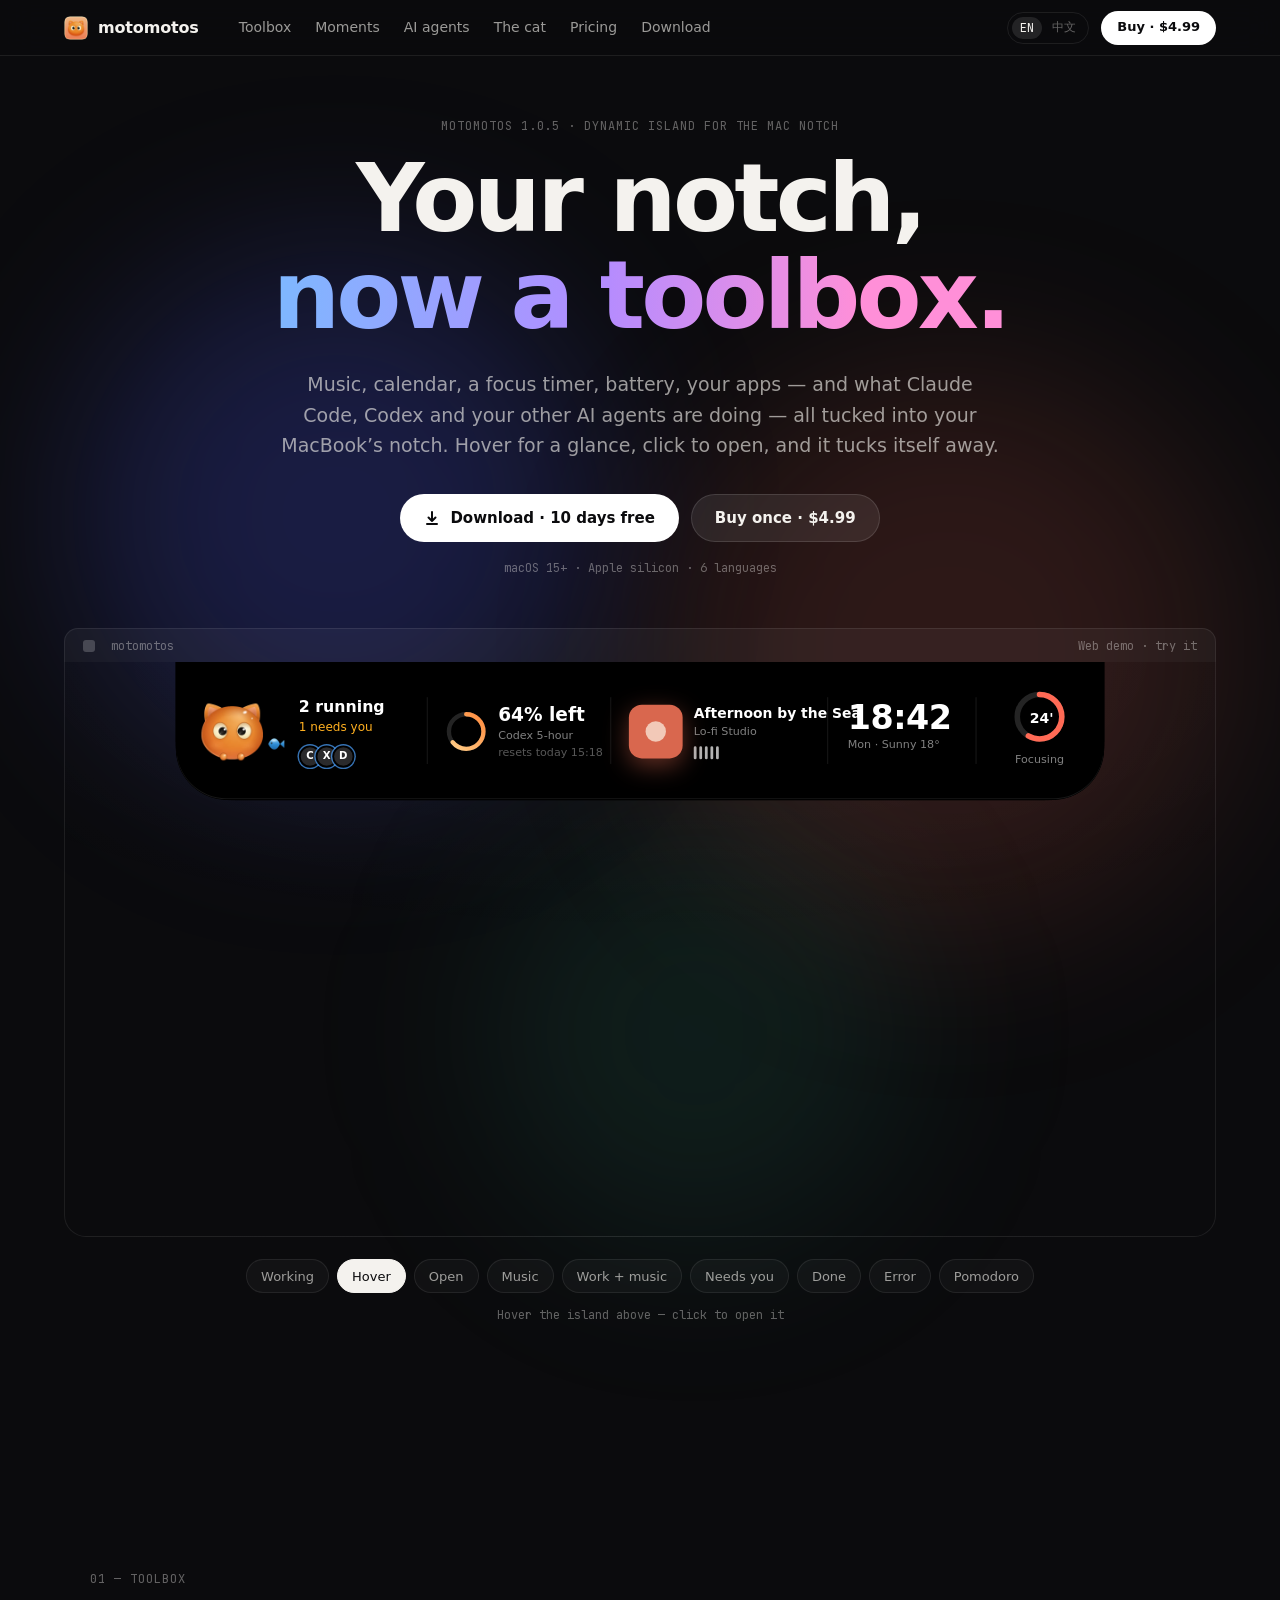
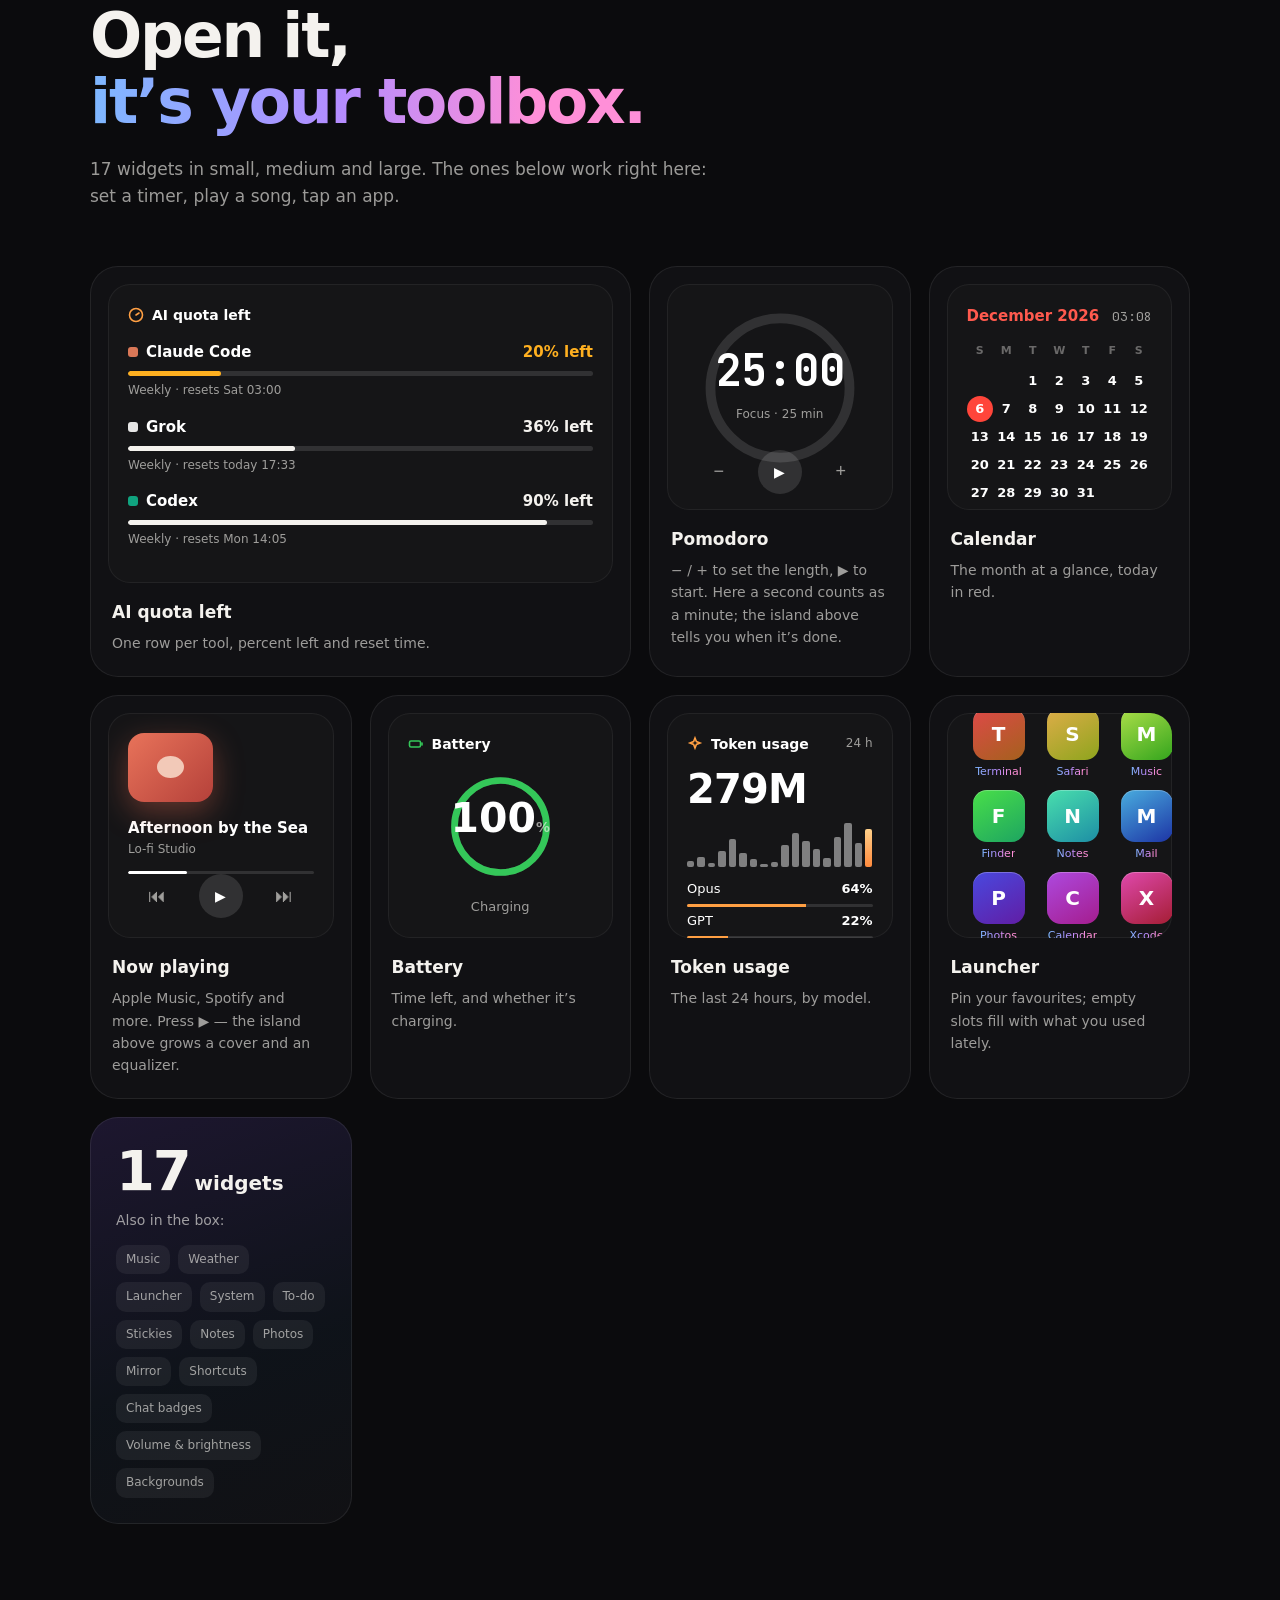
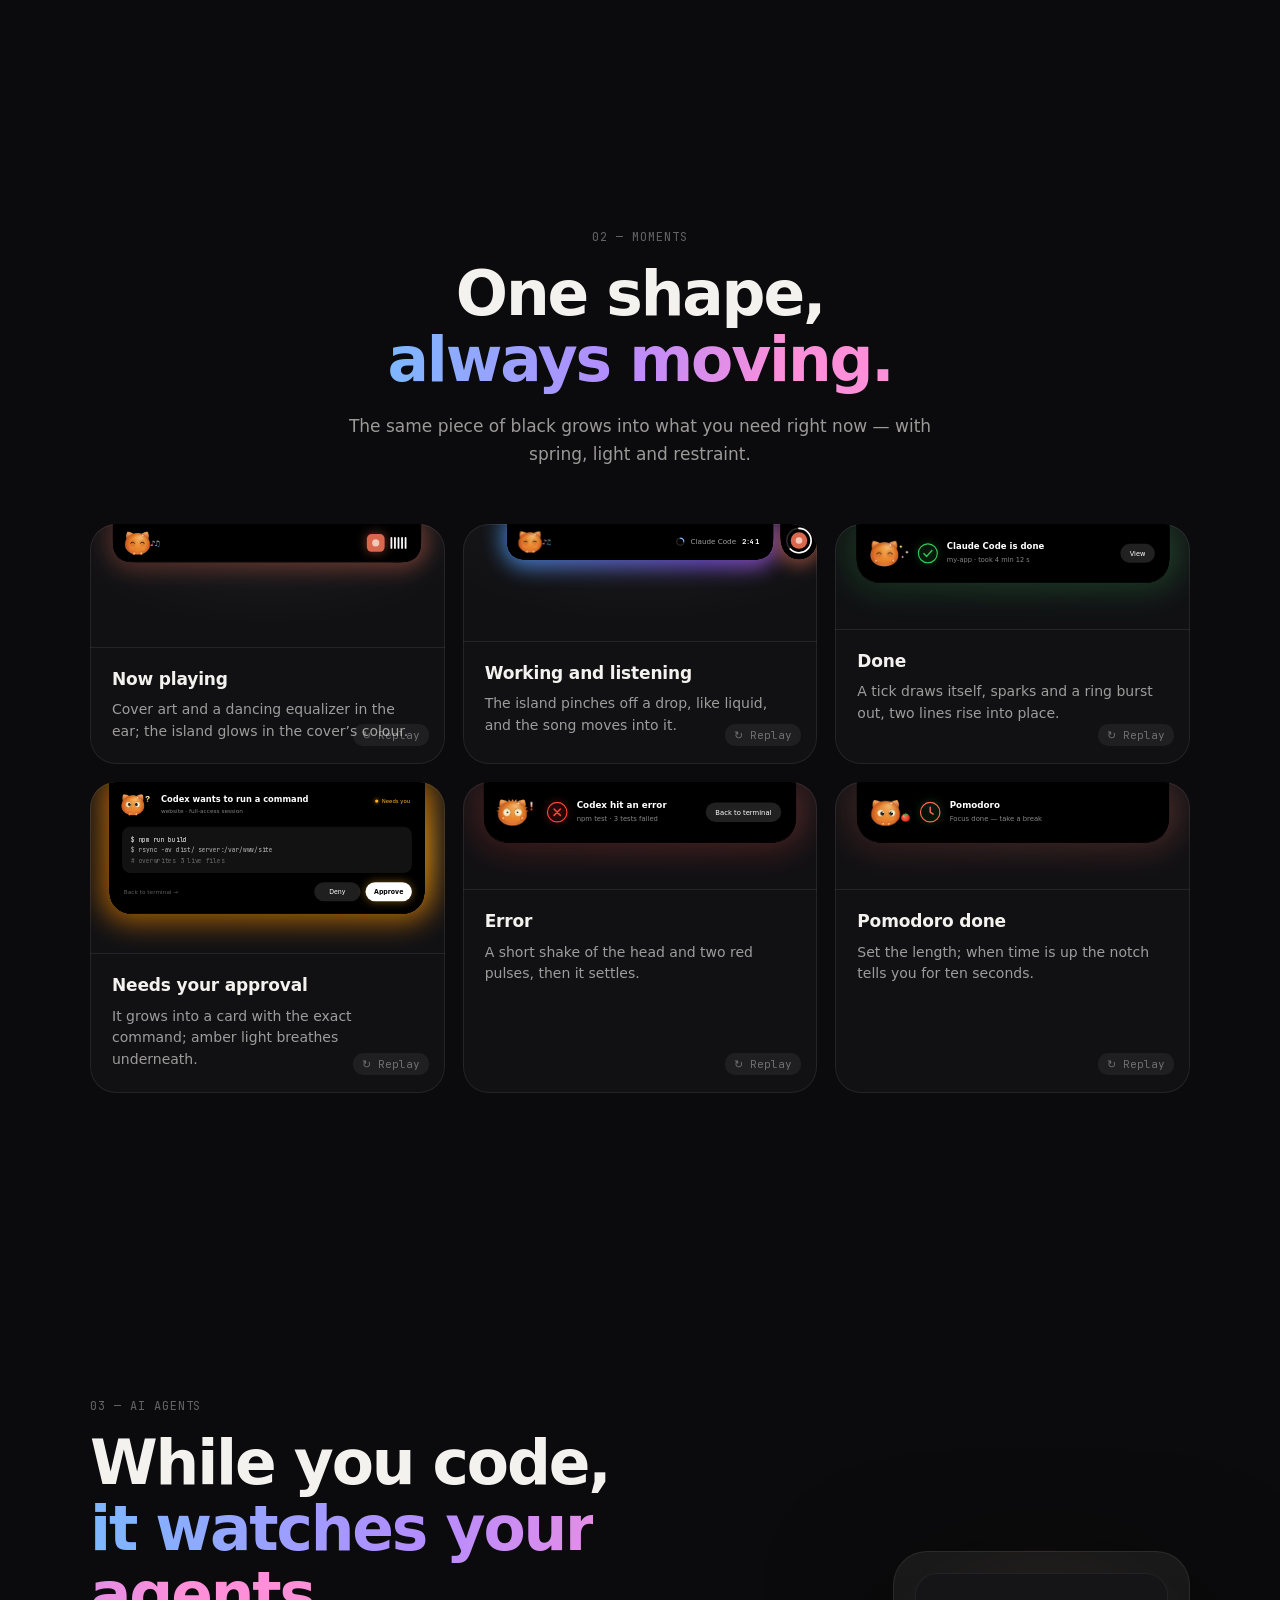
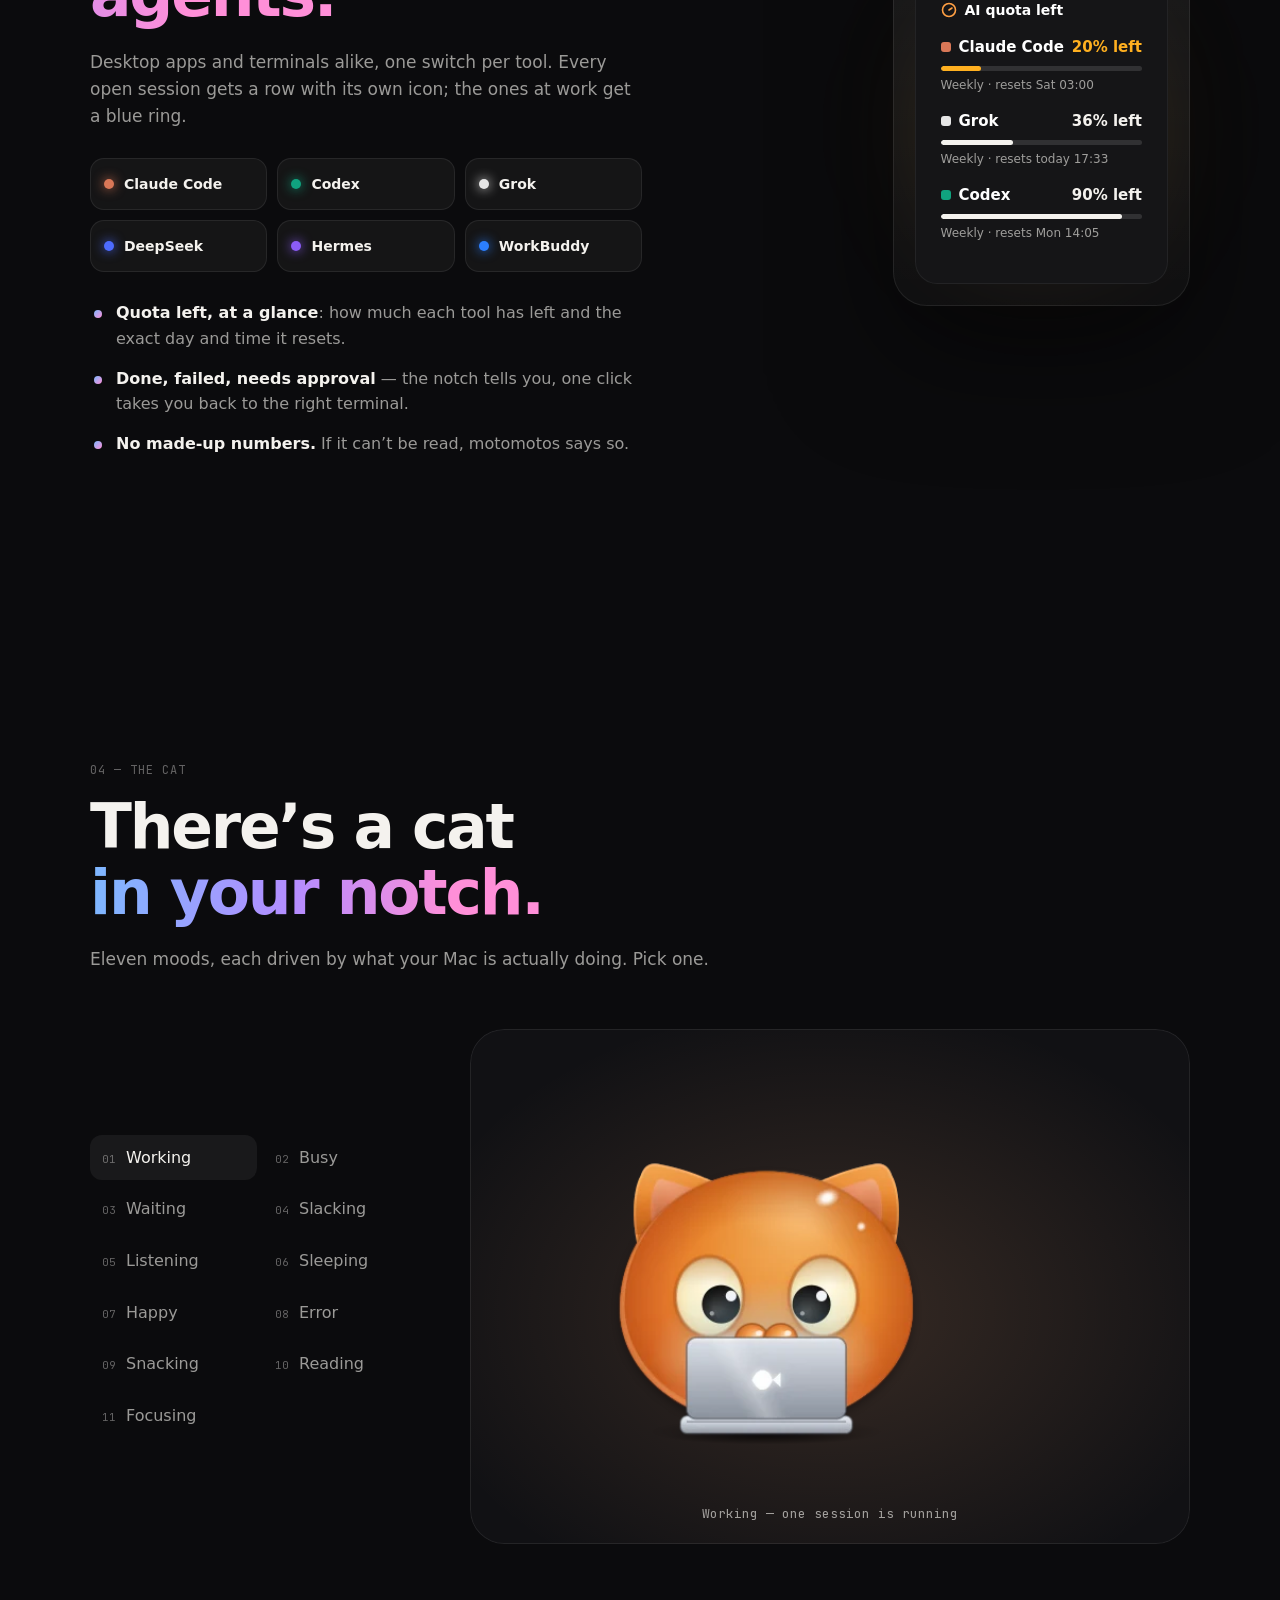
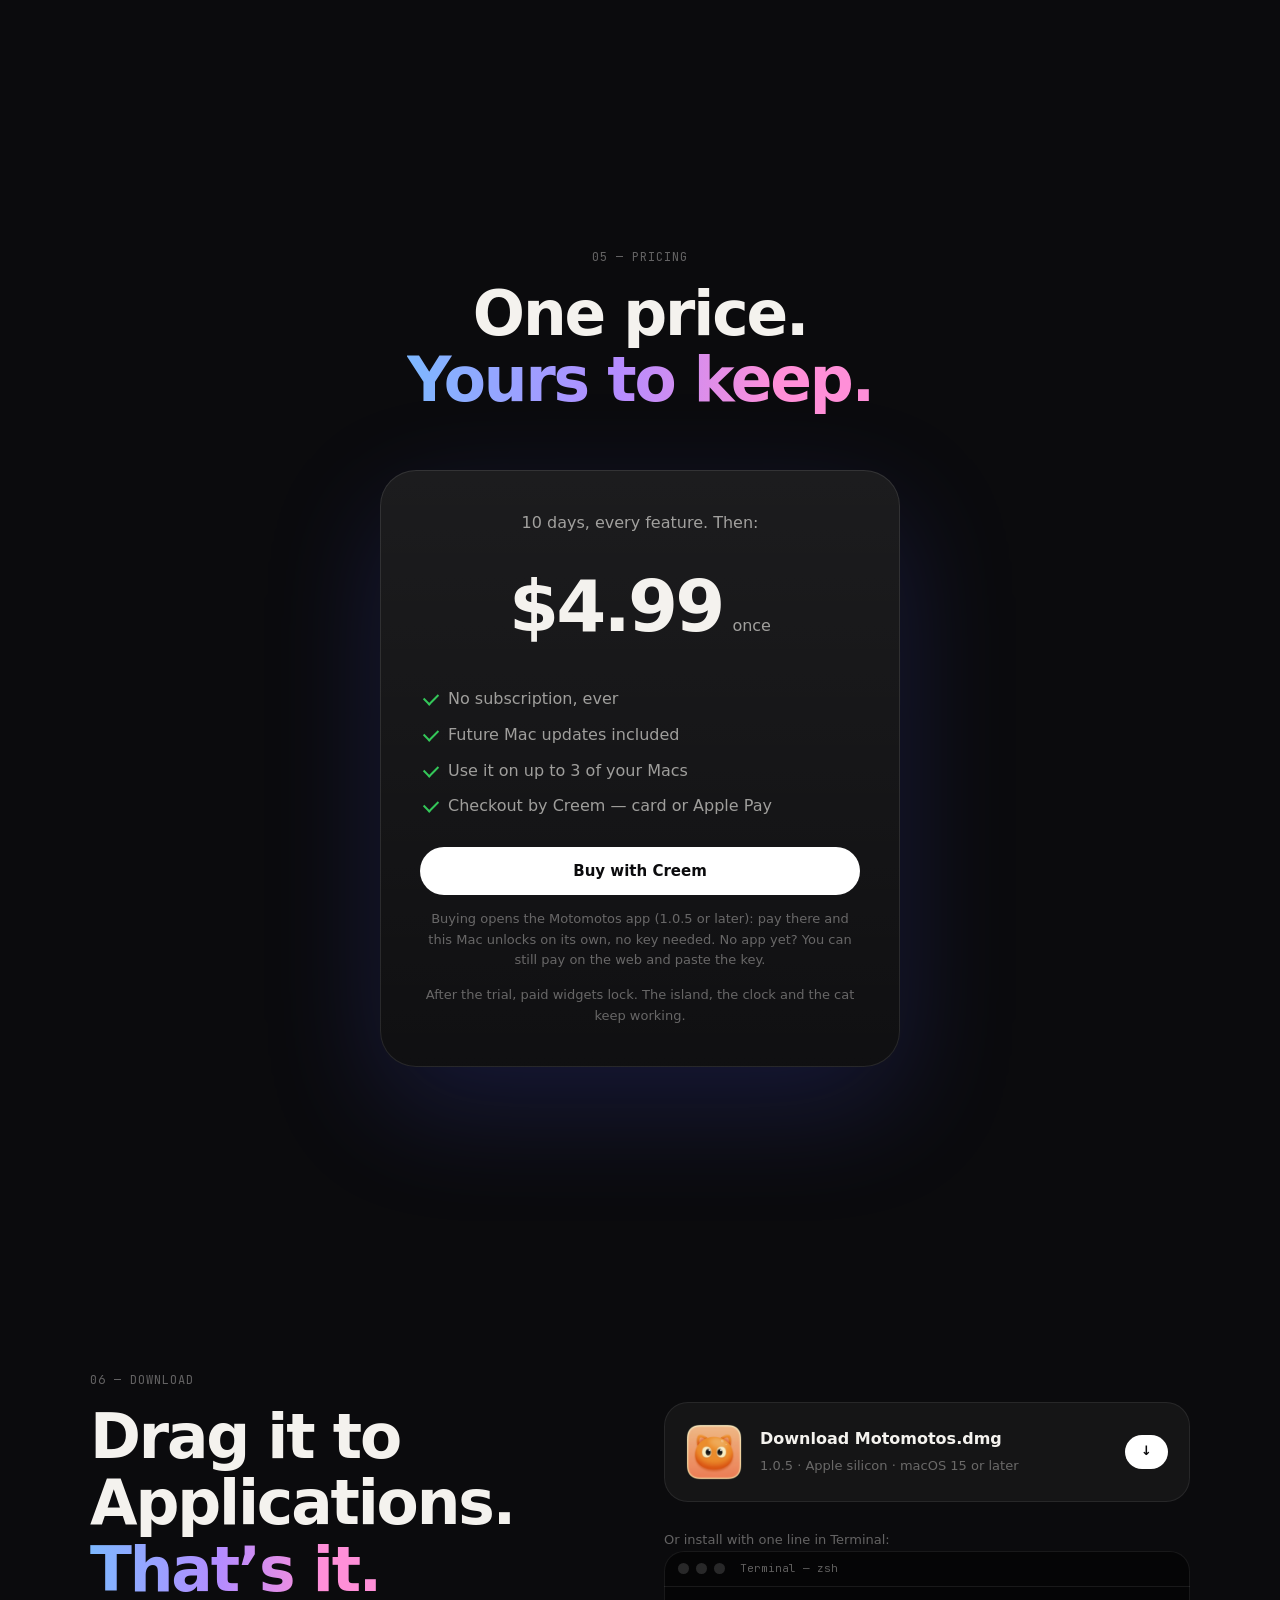
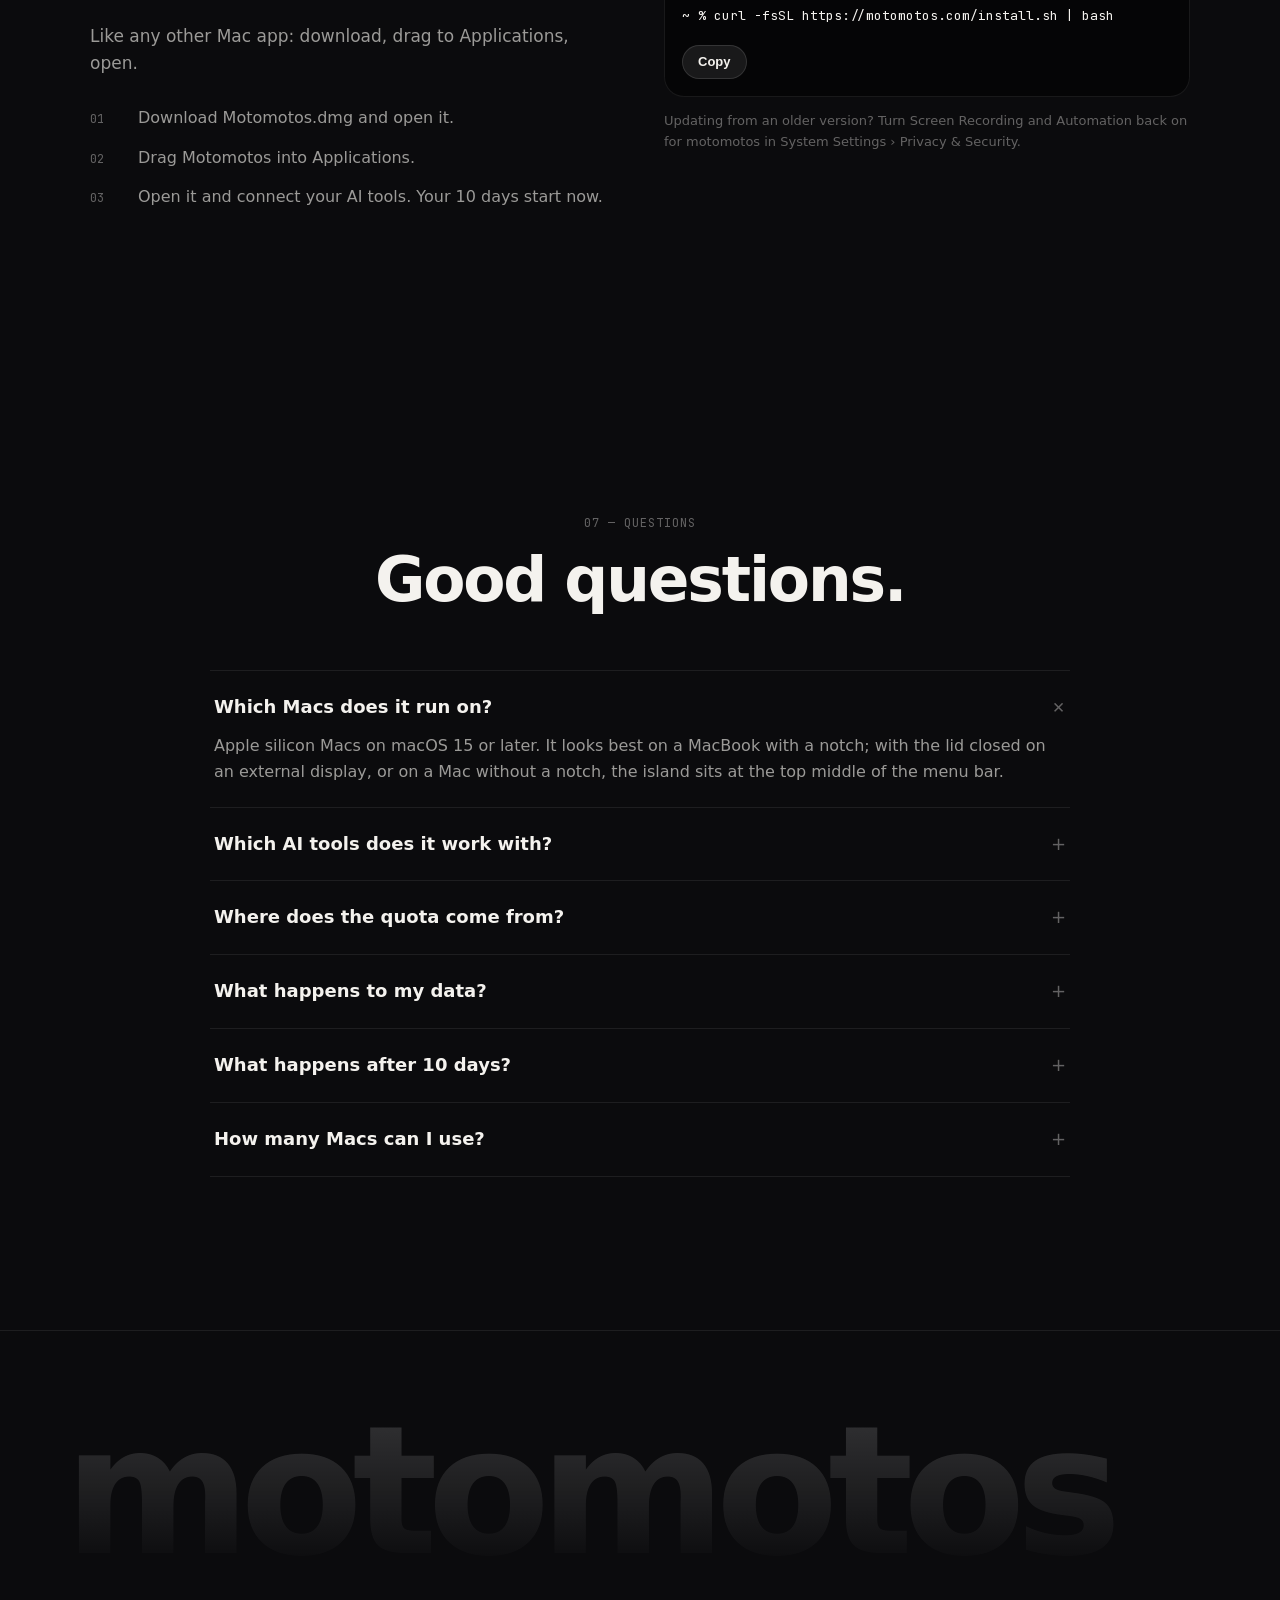
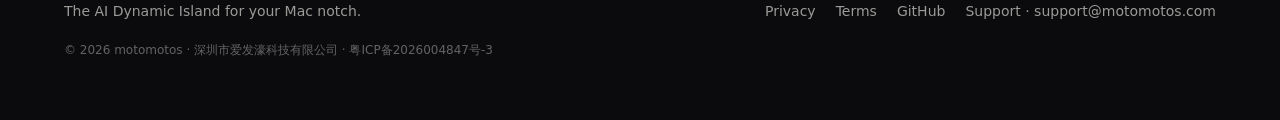
==== commit 35efdc64: "Merge main: buy sheet opens the app; site copy says 1.0.5 Co-Authored-By: Claude Opus 5.5 <noreply@a" ====
--- a/index.html
+++ b/index.html
@@ -1,253 +1,171 @@
 <!doctype html>
-<html lang="en">
+<html lang="zh-CN">
 <head>
 <meta charset="utf-8">
 <meta name="viewport" content="width=device-width, initial-scale=1, viewport-fit=cover">
-<title>motomotos — the AI Dynamic Island for your Mac</title>
-<meta name="description" content="motomotos turns the MacBook notch into a live Dynamic Island for AI coding: agent quota, sessions, approvals, music and a cat. 10 days free, then $4.99 once.">
-<meta name="theme-color" content="#05070B">
-<meta property="og:title" content="motomotos — the AI Dynamic Island for your Mac">
-<meta property="og:description" content="Agent quota, sessions, approvals, music and a cat — in your MacBook notch.">
+<title>motomotos — Mac 刘海屏灵动岛工具箱</title>
+<meta name="description" content="motomotos 把 MacBook 的刘海变成灵动岛：Claude Code、Codex、Grok、DeepSeek 的状态和剩余额度，任务做完、出错、等你批准时在刘海上提醒。还有音乐、番茄钟、日历和一只小猫。">
+<meta name="keywords" content="灵动岛, Mac 灵动岛, 刘海屏, MacBook 刘海, Dynamic Island for Mac, macOS Dynamic Island, notch app, Claude Code, Codex, Grok, DeepSeek, AI 编程, 番茄钟, menu bar app">
+<meta name="theme-color" content="#0B0B0D">
+<meta property="og:title" content="motomotos — Dynamic Island for your Mac notch">
+<meta property="og:description" content="Your AI agents, working in the notch: status, quota left, alerts, music and a cat.">
 <meta property="og:image" content="/assets/film/poster.jpg">
 <link rel="icon" href="/assets/favicon.png">
 <link rel="apple-touch-icon" href="/assets/icon-256.png">
-<link rel="preload" href="/assets/fonts/jb3.woff2" as="font" type="font/woff2" crossorigin>
 <link rel="stylesheet" href="/assets/fonts/jb.css">
-<link rel="stylesheet" href="/css/site.css?v=202610250132">
+<link rel="stylesheet" href="/css/v2.css?v=202610271510">
 </head>
 <body>
-<div class="grain" aria-hidden="true"></div>
+<div id="defs"></div>
 
-<!-- the site's menu bar: logo · notch · links, like a Mac -->
-<header class="menubar" id="menubar">
-  <a class="brand" href="#top" aria-label="motomotos">
-    <img src="/assets/icon-256.png" alt="" width="22" height="22"><span>motomotos</span>
-  </a>
-  <nav class="links" aria-label="Sections">
-    <a href="#quota" data-t="nav.quota">Quota</a>
-    <a href="#approve" data-t="nav.approve">Alerts</a>
-    <a href="#diy" data-t="nav.diy">Background</a>
-    <a href="#widgets" data-t="nav.widgets">Widgets</a>
-    <a href="#cat" data-t="nav.cat">The cat</a>
-    <a href="#pricing" data-t="nav.pricing">Pricing</a>
+<header class="bar">
+  <a class="brand" href="#top"><img src="/assets/icon-256.png" alt="" width="24" height="24"><span>motomotos</span></a>
+  <nav aria-label="Sections">
+    <a href="#widgets" data-t="nav.widgets"></a>
+    <a href="#moments" data-t="nav.moments"></a>
+    <a href="#agents" data-t="nav.agents"></a>
+    <a href="#cat" data-t="nav.cat"></a>
+    <a href="#pricing" data-t="nav.pricing"></a>
+    <a href="#install" data-t="nav.install"></a>
   </nav>
-  <div class="bar-right">
+  <div class="right">
     <button class="lang" id="lang" type="button" aria-label="Language"><span data-l="overseas">EN</span><span data-l="cn">中文</span></button>
-    <a class="pill pill-buy" href="#pricing" data-t="nav.buy">Buy · $4.99</a>
+    <a class="btn btn-primary btn-sm" id="buyPill" href="#pricing"></a>
   </div>
 </header>
 
-<!-- the notch: real app frames, follows the section you're in; hover opens it -->
-<div class="notch" id="notch" aria-label="motomotos island">
-  <div class="notch-shape" id="notchShape">
-    <img class="notch-mood" id="notchMood" alt="" draggable="false">
-    <div class="notch-menu" id="notchMenu">
-      <a href="#quota"><i style="--c:var(--g)"></i><span data-t="nav.quota">Quota</span></a>
-      <a href="#approve"><i style="--c:var(--y)"></i><span data-t="nav.approve">Approve</span></a>
-      <a href="#widgets"><i style="--c:var(--r)"></i><span data-t="nav.widgets">Widgets</span></a>
-      <a href="#cat"><i style="--c:var(--o)"></i><span data-t="nav.cat">The cat</span></a>
-      <a href="#pricing"><i style="--c:var(--g)"></i><span data-t="nav.pricing">Pricing</span></a>
-      <a href="#install"><i style="--c:var(--y)"></i><span data-t="nav.install">Install</span></a>
-      <a href="#" id="notchLang" class="notch-lang"><i style="--c:#fff"></i><span>中文</span></a>
-      <a href="#pricing" class="notch-buy" data-t="nav.buy">Buy · $4.99</a>
+<main id="top">
+  <section class="hero" style="padding:56px 0 0">
+    <div class="blobs" aria-hidden="true"><i></i><i></i><i></i></div>
+    <div class="hero-copy" style="padding-bottom:40px">
+      <p class="eyebrow" data-t="hero.eyebrow"></p>
+      <h1 class="display" data-th="hero.h"></h1>
+      <p class="lede" data-t="hero.p"></p>
+      <div class="ctas">
+        <a class="btn btn-primary" href="/downloads/Motomotos.dmg" data-dl><svg viewBox="0 0 16 16" aria-hidden="true"><path d="M8 2v9m0 0L4.5 7.5M8 11l3.5-3.5M3 14h10"/></svg><span data-t="hero.cta1"></span></a>
+        <a class="btn btn-ghost" href="#pricing" id="heroBuy"></a>
+      </div>
+      <p class="meta" data-t="hero.meta"></p>
     </div>
-  </div>
-</div>
-<canvas class="intro" id="intro" aria-hidden="true"></canvas>
-
-<main id="top">
-
-  <!-- HERO -->
-  <section class="hero" id="hero">
-    <p class="eyebrow mono reveal" data-t="hero.eyebrow">motomotos · for the notch on your Mac</p>
-    <h1 class="display" id="heroTitle">
-      <span class="line"><span class="w" data-t="hero.l1">Your notch,</span></span>
-      <span class="line"><span class="w" data-t="hero.l2">finally</span> <span class="w grad" data-t="hero.l3">awake.</span></span>
-    </h1>
-    <p class="lede reveal" data-t="hero.sub"></p>
-    <div class="ctas reveal">
-      <a class="btn btn-primary" href="#install"><span data-t="hero.cta1">Install · 10 days free</span><svg viewBox="0 0 16 16" aria-hidden="true"><path d="M8 2v10m0 0l-4-4m4 4l4-4" /></svg></a>
-      <a class="btn btn-ghost" href="#pricing" data-t="hero.cta2">Buy once · $4.99</a>
+    <div class="screen">
+      <div class="menu"><span class="apple"></span><span>motomotos</span><span class="tick" data-t="stage.menu"></span></div>
+      <div class="stagebox" id="heroBox"><div class="stage" id="heroStage"></div></div>
     </div>
-    <p class="meta mono reveal" data-t="hero.meta">macOS 13+ · Apple silicon · 6 languages</p>
-
-    <figure class="film" id="film">
-      <div class="film-frame" id="filmFrame">
-        <video id="filmVideo" src="/assets/film/launch.mp4" poster="/assets/film/poster.jpg" muted loop playsinline preload="metadata"></video>
-        <button class="sound" id="sound" type="button"><span class="eq"><i></i><i></i><i></i></span><span data-t="film.sound">Sound on</span></button>
-      </div>
-      <figcaption class="mono"><span data-t="film.label">The 15-second film</span><span class="dot"></span><span data-t="film.note">Every pixel of the island is the real app.</span></figcaption>
-    </figure>
+    <div class="chips" id="chips"></div>
+    <p class="hint" data-t="hero.hint"></p>
+    <div style="height:96px"></div>
   </section>
 
-  <!-- QUOTA -->
-  <section class="scene" id="quota" data-mood="busy" style="--len: 230vh">
-    <div class="sticky">
-      <div class="copy">
-        <p class="eyebrow mono" data-t="quota.eyebrow">01 — Quota</p>
-        <h2 class="h2" data-th="quota.h"></h2>
-        <p class="body" data-t="quota.p"></p>
+  <section id="widgets">
+    <div class="head">
+      <p class="eyebrow reveal" data-t="wg.eyebrow"></p>
+      <h2 class="h2 reveal" data-th="wg.h"></h2>
+      <p class="sub reveal" data-t="wg.p"></p>
+    </div>
+    <div class="wrap panel" id="panel"></div>
+  </section>
+
+  <section id="moments">
+    <div class="head center">
+      <p class="eyebrow reveal" data-t="mo.eyebrow"></p>
+      <h2 class="h2 reveal" data-th="mo.h"></h2>
+      <p class="sub reveal" data-t="mo.p"></p>
+    </div>
+    <div class="wrap moments" id="momentsGrid"></div>
+  </section>
+
+  <section id="agents">
+    <div class="wrap agents">
+      <div>
+        <p class="eyebrow reveal" data-t="ag.eyebrow"></p>
+        <h2 class="h2 reveal" data-th="ag.h"></h2>
+        <p class="sub reveal" data-t="ag.p"></p>
+        <ul class="alist reveal">
+          <li style="--c:#D97757"><i></i>Claude Code</li>
+          <li style="--c:#10A37F"><i></i>Codex</li>
+          <li style="--c:#E6E6E6"><i></i>Grok</li>
+          <li style="--c:#4D6BFE"><i></i>DeepSeek</li>
+          <li style="--c:#8B5CF6"><i></i>Hermes</li>
+          <li style="--c:#2B7FFF"><i></i>WorkBuddy</li>
+        </ul>
+        <ul class="points reveal"><li data-th="ag.b1"></li><li data-th="ag.b2"></li><li data-th="ag.b3"></li></ul>
       </div>
-      <div class="stage quota-stage" id="quotaStage">
-        <div class="tri-glow" id="quotaGlow"></div>
-        <div class="q-island" id="qIsland"><img id="qPill" alt=""></div>
-        <img class="q-card" id="qCard" alt="motomotos quota card">
-        <svg class="q-lines" id="qLines" aria-hidden="true"></svg>
-        <div class="callout" data-i="0" style="--c:var(--g)"><b data-t="quota.c1n"></b><span data-t="quota.c1v"></span></div>
-        <div class="callout" data-i="1" style="--c:var(--y)"><b data-t="quota.c2n"></b><span data-t="quota.c2v"></span></div>
-        <div class="callout" data-i="2" style="--c:var(--r)"><b data-t="quota.c3n"></b><span data-t="quota.c3v"></span></div>
+      <div class="cardshot quota-demo reveal"><div class="halo"></div><div id="quotaDemo"></div></div>
+    </div>
+  </section>
+
+  <section id="cat">
+    <div class="head">
+      <p class="eyebrow reveal" data-t="cat.eyebrow"></p>
+      <h2 class="h2 reveal" data-th="cat.h"></h2>
+      <p class="sub reveal" data-t="cat.p"></p>
+    </div>
+    <div class="wrap cat">
+      <ul class="moods" id="moods"></ul>
+      <div class="catstage reveal"><img id="catBig" alt=""><p id="catCaption"></p></div>
+    </div>
+  </section>
+
+  <section id="pricing">
+    <div class="head center">
+      <p class="eyebrow reveal" data-t="price.eyebrow"></p>
+      <h2 class="h2 reveal" data-th="price.h"></h2>
+    </div>
+    <div class="price reveal">
+      <p class="trial" data-t="price.trial"></p>
+      <p class="amount"><span class="num" id="priceNum"></span><span class="unit" data-t="price.unit"></span></p>
+      <ul class="checks"><li data-t="price.b1"></li><li data-t="price.b2"></li><li data-t="price.b3"></li><li data-t="price.b4"></li></ul>
+      <a class="btn btn-primary wide" id="buyBtn" href="#"></a>
+      <p class="fine" data-t="price.note"></p>
+      <p class="fine" data-t="price.after"></p>
+    </div>
+  </section>
+
+  <section id="install">
+    <div class="wrap install">
+      <div>
+        <p class="eyebrow reveal" data-t="in.eyebrow"></p>
+        <h2 class="h2 reveal" data-th="in.h"></h2>
+        <p class="sub reveal" data-t="in.p"></p>
+        <ol class="steps reveal"><li data-t="in.s1"></li><li data-t="in.s2"></li><li data-t="in.s3"></li></ol>
+      </div>
+      <div class="reveal">
+        <a class="dl" href="/downloads/Motomotos.dmg" data-dl>
+          <img src="/assets/icon-256.png" alt="" width="56" height="56">
+          <div class="t"><b data-t="in.dl"></b><span data-t="in.dlmeta"></span></div>
+          <span class="btn btn-primary btn-sm" aria-hidden="true">↓</span>
+        </a>
+        <p class="fine" data-t="in.alt" style="margin-top:28px"></p>
+        <div class="term">
+          <div class="tb"><i></i><i></i><i></i><span>Terminal — zsh</span></div>
+          <pre id="cmd"></pre>
+          <button class="btn btn-ghost btn-sm copy" id="copyBtn" type="button" data-t="in.copy"></button>
+        </div>
+        <p class="fine" data-t="in.up"></p>
       </div>
     </div>
   </section>
 
-  <!-- APPROVE -->
-  <section class="scene" id="approve" data-mood="waiting" style="--len: 320vh">
-    <div class="sticky">
-      <div class="copy">
-        <p class="eyebrow mono" data-t="approve.eyebrow">02 — Approve</p>
-        <h2 class="h2" data-th="approve.h"></h2>
-        <p class="body" data-t="approve.p"></p>
-        <ol class="steps mono" id="steps">
-          <li><span>01</span><span data-t="approve.step1"></span></li>
-          <li><span>02</span><span data-t="approve.step2"></span></li>
-          <li><span>03</span><span data-t="approve.step3"></span></li>
-        </ol>
-        <div class="progress"><i id="approveBar"></i></div>
-      </div>
-      <div class="stage seq-stage">
-        <div class="tri-glow soft" id="seqGlow"></div>
-        <canvas id="seq" aria-label="motomotos approval card"></canvas>
-      </div>
-    </div>
-  </section>
-
-  <!-- DIY BACKGROUND -->
-  <section class="block diy" id="diy" data-mood="music">
-    <div class="diy-grid">
-      <div class="copy">
-        <p class="eyebrow mono reveal" data-t="diy.eyebrow">03 — Background</p>
-        <h2 class="h2 reveal" data-th="diy.h"></h2>
-        <p class="body reveal" data-t="diy.p"></p>
-        <div class="diy-tabs reveal" role="tablist">
-          <button type="button" class="on" data-diy="still" role="tab" data-t="diy.still">Picture</button>
-          <button type="button" data-diy="gif" role="tab" data-t="diy.gif">GIF</button>
-        </div>
-        <p class="mono fine dim reveal" data-t="diy.formats"></p>
-      </div>
-      <figure class="diy-stage reveal">
-        <div class="tri-glow soft"></div>
-        <img id="diyStill" data-src="bg/sunset.webp" alt="">
-        <video id="diyGif" muted loop playsinline preload="none" hidden></video>
-        <figcaption class="mono fine dim" data-t="diy.note"></figcaption>
-      </figure>
-    </div>
-  </section>
-
-  <!-- WIDGETS -->
-  <section class="block" id="widgets" data-mood="music">
-    <div class="block-head">
-      <p class="eyebrow mono reveal" data-t="widgets.eyebrow">03 — Widgets</p>
-      <h2 class="h2 reveal" data-th="widgets.h"></h2>
-    </div>
-    <div class="bento">
-      <article class="card c-term reveal"><div class="shot"><img data-src="ui/terminals.webp" alt=""></div><div class="card-text"><h3 data-t="w.term.h"></h3><p data-t="w.term.p"></p></div></article>
-      <article class="card c-grid reveal"><div class="shot"><img data-src="ui/calendar.webp" alt=""></div><div class="card-text"><h3 data-t="w.grid.h"></h3><p data-t="w.grid.p"></p></div></article>
-      <article class="card c-hud reveal"><div class="shot"><img data-src="ui/hud.webp" alt=""></div><div class="card-text"><h3 data-t="w.hud.h"></h3><p data-t="w.hud.p"></p></div></article>
-      <article class="card c-hover reveal"><div class="shot"><img data-src="ui/hover.webp" alt=""></div><div class="card-text"><h3 data-t="w.hover.h"></h3><p data-t="w.hover.p"></p></div></article>
-      <article class="card c-music reveal"><div class="shot music-shot" aria-hidden="true"><div class="eqbig"><i></i><i></i><i></i><i></i><i></i><i></i><i></i></div></div><div class="card-text"><h3 data-t="w.music.h"></h3><p data-t="w.music.p"></p></div></article>
-      <article class="card c-lang reveal"><div class="shot lang-shot" aria-hidden="true"><span class="hello mono" id="hello">Hello</span></div><div class="card-text"><h3 data-t="w.lang.h"></h3><p data-t="w.lang.p"></p></div></article>
-    </div>
-  </section>
-
-  <!-- CAT -->
-  <section class="block cat" id="cat" data-mood="cycle">
-    <div class="block-head">
-      <p class="eyebrow mono reveal" data-t="cat.eyebrow">04 — The cat</p>
-      <h2 class="h2 reveal" data-th="cat.h"></h2>
-      <p class="body reveal" data-t="cat.p"></p>
-    </div>
-    <div class="cat-wrap">
-      <ul class="moods" id="moods"></ul>
-      <div class="cat-stage reveal">
-        <div class="tri-glow soft"></div>
-        <img id="catBig" alt="">
-        <p class="mono cat-caption" id="catCaption"></p>
-      </div>
-    </div>
-  </section>
-
-  <!-- PRICING -->
-  <section class="block pricing" id="pricing" data-mood="eating">
-    <div class="block-head center">
-      <p class="eyebrow mono reveal" data-t="price.eyebrow">05 — Pricing</p>
-      <h2 class="h2 reveal" data-th="price.h"></h2>
-    </div>
-    <div class="price-card reveal" id="priceCard">
-      <div class="ring" aria-hidden="true"></div>
-      <div class="price-inner">
-        <p class="mono trial" data-t="price.trial"></p>
-        <p class="amount"><span class="num mono" id="priceNum">$4.99</span><span class="unit" data-t="price.unit">once</span></p>
-        <ul class="checks">
-          <li data-t="price.b1"></li><li data-t="price.b2"></li><li data-t="price.b3"></li><li data-t="price.b4"></li>
-        </ul>
-        <a class="btn btn-primary wide" id="buyBtn" href="#" data-t="price.cta">Buy with Creem</a>
-        <p class="fine" data-t="price.note"></p>
-        <p class="fine dim" data-t="price.after"></p>
-      </div>
-    </div>
-  </section>
-
-  <!-- INSTALL -->
-  <section class="block install" id="install" data-mood="focusing">
-    <div class="install-grid">
-      <div class="copy">
-        <p class="eyebrow mono reveal" data-t="install.eyebrow">06 — Install</p>
-        <h2 class="h2 reveal" data-th="install.h"></h2>
-        <p class="body reveal" data-t="install.p"></p>
-        <ol class="howto reveal">
-          <li data-t="install.s1"></li><li data-t="install.s2"></li><li data-t="install.s3"></li>
-        </ol>
-      </div>
-      <div class="term reveal" id="term">
-        <div class="term-bar"><i></i><i></i><i></i><span class="mono">Terminal — zsh</span></div>
-        <div class="term-body mono">
-          <div class="cmdline"><span class="ps">~ %</span> <span id="cmdTyped"></span><span class="caret"></span></div>
-          <div class="out" id="termOut"></div>
-        </div>
-        <button class="copy-btn mono" id="copyBtn" type="button"><svg viewBox="0 0 16 16" aria-hidden="true"><rect x="5" y="5" width="8" height="8" rx="2"/><path d="M3 10V4a1 1 0 0 1 1-1h6"/></svg><span data-t="install.copy">Copy</span></button>
-      </div>
-    </div>
-    <details class="what reveal">
-      <summary data-t="install.what"></summary>
-      <ul><li data-t="install.w1"></li><li data-t="install.w2"></li><li data-t="install.w3"></li><li data-t="install.w4"></li></ul>
-      <p class="mono fine"><span data-t="install.http"></span> <code id="httpCmd"></code></p>
-    </details>
-  </section>
-
-  <!-- FAQ -->
-  <section class="block faq" id="faq" data-mood="sleeping">
-    <div class="block-head">
-      <p class="eyebrow mono reveal" data-t="faq.eyebrow">07 — Questions</p>
-      <h2 class="h2 reveal" data-t="faq.h"></h2>
-    </div>
+  <section id="faq">
+    <div class="head center"><p class="eyebrow reveal" data-t="faq.eyebrow"></p><h2 class="h2 reveal" data-t="faq.h"></h2></div>
     <div class="qa" id="qa"></div>
   </section>
 </main>
 
-<footer class="foot" id="foot" data-mood="happy">
-  <div class="wordmark mono" id="wordmark" aria-label="motomotos">motomotos</div>
-  <div class="gradline"></div>
-  <div class="foot-row">
-    <p data-t="foot.tag"></p>
-    <nav class="mono">
-      <a href="/privacy.html" data-t="foot.privacy">Privacy</a>
-      <a href="/terms.html" data-t="foot.terms">Terms</a>
-      <a id="mail" href="mailto:support@motomotos.com"><span data-t="foot.support">Support</span> · support@motomotos.com</a>
+<footer>
+  <div class="wm">motomotos</div>
+  <div class="row">
+    <p style="margin:0" data-t="foot.tag"></p>
+    <nav>
+      <a href="/privacy.html" data-t="foot.privacy"></a>
+      <a href="/terms.html" data-t="foot.terms"></a>
+      <a href="https://github.com/ygalex0927-eng/motomotos-releases" target="_blank" rel="noopener" data-t="foot.github"></a>
+      <a href="mailto:support@motomotos.com"><span data-t="foot.support"></span> · support@motomotos.com</a>
     </nav>
   </div>
-  <p class="mono fine dim"><span>© 2026 motomotos</span> <span data-t="foot.company"></span> <span data-th="foot.beian"></span></p>
+  <p class="legal"><span>© 2026 motomotos</span> · <span data-t="foot.company"></span> · <span data-th="foot.beian"></span></p>
 </footer>
 
-<script type="module" src="/js/main.js?v=202610271800"></script>
+<script type="module" src="/js/v2.js?v=202610271800"></script>
 </body>
 </html>
--- a/css/v2.css
+++ b/css/v2.css
@@ -0,0 +1,375 @@
+/* motomotos.com — 2026-10 redesign, after the motomotos 2.0 island. One black shape on a dark stage, soft
+   coloured light, big type. Fonts are the system's (PingFang / SF) plus the bundled JetBrains Mono. */
+
+:root {
+  --bg: #0B0B0D;
+  --bg2: #111114;
+  --ink: #F4F2EE;
+  --ink2: rgba(244, 242, 238, .62);
+  --ink3: rgba(244, 242, 238, .38);
+  --line: rgba(255, 255, 255, .08);
+  --blue: #4DA3FF; --violet: #8B5CFF; --pink: #FF6AD5; --amber: #FFB020; --green: #34C759; --red: #FF453A; --coral: #FF6A55;
+  --sans: -apple-system, BlinkMacSystemFont, "SF Pro Display", "PingFang SC", "Hiragino Sans GB", "Microsoft YaHei", system-ui, sans-serif;
+  --mono: "JetBrains Mono", ui-monospace, SFMono-Regular, Menlo, monospace;
+  --ease: cubic-bezier(.22, 1, .36, 1);
+  --pad: clamp(20px, 5vw, 72px);
+}
+* { box-sizing: border-box; }
+html { scroll-behavior: smooth; -webkit-text-size-adjust: 100%; }
+body { margin: 0; background: var(--bg); color: var(--ink); font: 16px/1.6 var(--sans); -webkit-font-smoothing: antialiased; overflow-x: hidden; }
+a { color: inherit; text-decoration: none; }
+img { display: block; max-width: 100%; }
+.mono { font-family: var(--mono); }
+.dim { color: var(--ink3); }
+em { font-style: normal; background: linear-gradient(92deg, #7DB8FF, #B48CFF 45%, #FF8FD8 80%); -webkit-background-clip: text; background-clip: text; color: transparent; }
+
+/* ---------- menu bar ---------- */
+.bar { position: fixed; inset: 0 0 auto; z-index: 50; height: 56px; display: flex; align-items: center; gap: 28px; padding: 0 var(--pad);
+  background: rgba(11, 11, 13, .55); backdrop-filter: saturate(160%) blur(18px); -webkit-backdrop-filter: saturate(160%) blur(18px); border-bottom: 1px solid var(--line); }
+.bar .brand { display: flex; align-items: center; gap: 10px; font-weight: 600; letter-spacing: -.01em; }
+.bar .brand img { width: 24px; height: 24px; border-radius: 6px; }
+.bar nav { display: flex; gap: 24px; margin-left: 12px; font-size: 14px; color: var(--ink2); }
+.bar nav a:hover { color: var(--ink); }
+.bar .right { margin-left: auto; display: flex; align-items: center; gap: 12px; }
+.lang { height: 32px; padding: 0 4px; border-radius: 16px; border: 1px solid var(--line); background: transparent; color: var(--ink3); font: 12px var(--mono); cursor: pointer; display: flex; align-items: center; gap: 2px; }
+.lang span { padding: 3px 8px; border-radius: 12px; }
+.lang span.on { background: rgba(255, 255, 255, .1); color: var(--ink); }
+.btn { display: inline-flex; align-items: center; justify-content: center; gap: 10px; height: 48px; padding: 0 24px; border-radius: 24px; font-size: 15px; font-weight: 600; cursor: pointer; border: 0; transition: transform .3s var(--ease), box-shadow .3s var(--ease), background .3s; }
+.btn:hover { transform: translateY(-1px); }
+.btn-primary { background: #fff; color: #0B0B0D; box-shadow: 0 0 0 0 rgba(125, 184, 255, 0); }
+.btn-primary:hover { box-shadow: 0 10px 40px rgba(125, 184, 255, .35); }
+.btn-ghost { background: rgba(255, 255, 255, .08); color: var(--ink); box-shadow: inset 0 0 0 1px rgba(255, 255, 255, .12); }
+.btn-sm { height: 34px; padding: 0 16px; font-size: 13px; }
+.btn svg { width: 16px; height: 16px; fill: none; stroke: currentColor; stroke-width: 2; stroke-linecap: round; stroke-linejoin: round; }
+
+/* ---------- ambient light ---------- */
+.blobs { position: absolute; inset: 0; overflow: hidden; pointer-events: none; z-index: 0; }
+.blobs i { position: absolute; border-radius: 50%; filter: blur(90px); animation: drift 16s ease-in-out infinite; }
+.blobs i:nth-child(1) { left: 6%; top: 18%; width: 520px; height: 520px; background: rgba(77, 90, 255, .22); }
+.blobs i:nth-child(2) { right: 4%; top: 26%; width: 560px; height: 560px; background: rgba(255, 106, 85, .14); animation-delay: -6s; }
+.blobs i:nth-child(3) { left: 38%; top: 58%; width: 420px; height: 420px; background: rgba(52, 199, 160, .10); animation-delay: -11s; }
+@keyframes drift { 0%, 100% { transform: translate(0, 0); } 50% { transform: translate(30px, -24px); } }
+
+/* ---------- hero ---------- */
+.hero { position: relative; padding: 56px 0 0; min-height: 100vh; overflow: hidden; }
+.screen { position: relative; z-index: 1; margin: 0 auto; width: min(1240px, calc(100% - 2 * var(--pad))); }
+.screen .menu { height: 34px; border-radius: 14px 14px 0 0; background: rgba(255, 255, 255, .045); border: 1px solid var(--line); border-bottom: 0; display: flex; align-items: center; padding: 0 18px; gap: 16px; font: 12px var(--mono); color: var(--ink3); }
+.screen .menu .apple { width: 12px; height: 12px; border-radius: 3px; background: rgba(255, 255, 255, .2); }
+.screen .menu .tick { margin-left: auto; }
+.stagebox { position: relative; height: calc(640px * var(--k, 1)); border: 1px solid var(--line); border-top: 0; border-radius: 0 0 22px 22px; background: radial-gradient(120% 80% at 50% 0%, rgba(255, 255, 255, .035), rgba(255, 255, 255, 0) 60%); overflow: hidden; }
+.stage { position: absolute; left: 50%; top: 0; width: 1240px; height: 640px; margin-left: -620px; transform-origin: 50% 0; transform: scale(var(--k, 1)); }
+.chips { position: relative; z-index: 2; display: flex; flex-wrap: wrap; justify-content: center; gap: 8px; margin: 22px auto 0; max-width: 980px; padding: 0 var(--pad); }
+.chip { height: 34px; padding: 0 14px; border-radius: 17px; border: 1px solid var(--line); background: rgba(255, 255, 255, .03); color: var(--ink2); font: 13px var(--sans); cursor: pointer; transition: all .25s var(--ease); }
+.chip:hover { color: var(--ink); border-color: rgba(255, 255, 255, .2); }
+.chip.on { background: var(--ink); color: #0B0B0D; border-color: var(--ink); }
+.chip .p { display: inline-block; width: 0; height: 2px; background: currentColor; vertical-align: middle; margin-left: 0; transition: none; }
+.hero-copy { position: relative; z-index: 2; text-align: center; padding: 64px var(--pad) 96px; }
+.eyebrow { font: 12px/1 var(--mono); letter-spacing: .08em; color: var(--ink3); text-transform: uppercase; margin: 0 0 18px; }
+.display { margin: 0; font-size: clamp(44px, 7.4vw, 104px); line-height: 1.02; letter-spacing: -.04em; font-weight: 700; }
+.lede { max-width: 720px; margin: 26px auto 0; font-size: clamp(16px, 1.5vw, 19px); color: var(--ink2); }
+.ctas { display: flex; flex-wrap: wrap; gap: 12px; justify-content: center; margin-top: 34px; }
+.meta { margin-top: 18px; font: 12px var(--mono); color: var(--ink3); }
+
+/* ---------- sections ---------- */
+section { position: relative; padding: clamp(80px, 12vw, 160px) var(--pad); }
+.head { max-width: 1100px; margin: 0 auto 56px; }
+.head.center { text-align: center; }
+.h2 { margin: 0; font-size: clamp(34px, 4.8vw, 64px); line-height: 1.08; letter-spacing: -.035em; font-weight: 700; }
+.sub { max-width: 640px; margin-top: 20px; color: var(--ink2); font-size: 17px; }
+.head.center .sub { margin-left: auto; margin-right: auto; }
+.wrap { max-width: 1100px; margin: 0 auto; }
+.reveal { opacity: 0; transform: translateY(18px); transition: opacity .8s var(--ease), transform .8s var(--ease); }
+.reveal.in { opacity: 1; transform: none; }
+
+/* agents */
+.agents { display: grid; grid-template-columns: 1.05fr .95fr; gap: 48px; align-items: center; }
+.alist { display: grid; grid-template-columns: repeat(3, 1fr); gap: 10px; margin-top: 28px; }
+.alist li { list-style: none; display: flex; align-items: center; gap: 10px; height: 52px; padding: 0 14px; border-radius: 14px; background: rgba(255, 255, 255, .04); box-shadow: inset 0 0 0 1px var(--line); font-size: 14px; font-weight: 600; }
+.alist li i { width: 10px; height: 10px; border-radius: 50%; background: var(--c); box-shadow: 0 0 12px var(--c); flex: none; }
+.alist { padding: 0; margin-bottom: 0; }
+.points { margin: 28px 0 0; padding: 0; display: grid; gap: 14px; }
+.points li { list-style: none; position: relative; padding-left: 26px; color: var(--ink2); }
+.points li b { color: var(--ink); font-weight: 600; }
+.points li::before { content: ""; position: absolute; left: 4px; top: 10px; width: 8px; height: 8px; border-radius: 50%; background: linear-gradient(135deg, #7DB8FF, #FF8FD8); }
+.cardshot { position: relative; border-radius: 34px; padding: 22px; background: linear-gradient(180deg, rgba(255, 255, 255, .06), rgba(255, 255, 255, .02)); box-shadow: inset 0 0 0 1px var(--line), 0 40px 120px rgba(0, 0, 0, .5); }
+.cardshot img { border-radius: 22px; width: 100%; }
+.cardshot .halo { position: absolute; inset: 10% 8%; z-index: -1; filter: blur(60px); background: radial-gradient(closest-side, rgba(255, 176, 32, .35), rgba(255, 176, 32, 0)); }
+
+/* moments: small stages, one state each */
+.moments { display: grid; grid-template-columns: repeat(3, 1fr); gap: 18px; }
+.moment { position: relative; border-radius: 26px; overflow: hidden; background: var(--bg2); box-shadow: inset 0 0 0 1px var(--line); }
+.moment .mstage { position: relative; height: 190px; overflow: hidden; background: radial-gradient(90% 120% at 50% 0%, rgba(255, 255, 255, .05), rgba(255, 255, 255, 0) 70%); }
+.moment .mstage .stage { --k: .46; height: 640px; }
+.moment .mtext { padding: 18px 22px 22px; border-top: 1px solid var(--line); }
+.moment h3 { margin: 0; font-size: 17px; letter-spacing: -.01em; }
+.moment p { margin: 6px 0 0; color: var(--ink2); font-size: 14px; line-height: 1.55; }
+.moment .replay { position: absolute; right: 16px; bottom: 18px; z-index: 5; font: 11px var(--mono); color: var(--ink3); background: rgba(255, 255, 255, .06); border: 0; border-radius: 10px; padding: 4px 9px; cursor: pointer; }
+
+/* widgets: the default panel, card by card */
+.panel { display: grid; grid-template-columns: 1fr 1fr 1fr; grid-auto-rows: minmax(0, auto); gap: 18px; }
+.wcard { border-radius: 28px; background: var(--bg2); box-shadow: inset 0 0 0 1px var(--line); overflow: hidden; display: flex; flex-direction: column; }
+.wcard .img { padding: 18px 18px 0; }
+.wcard .img img { width: 100%; border-radius: 20px; }
+.wcard .txt { padding: 16px 22px 22px; }
+.wcard h3 { margin: 0; font-size: 17px; }
+.wcard p { margin: 6px 0 0; font-size: 14px; color: var(--ink2); }
+.wcard.text { justify-content: flex-end; padding: 26px; background: linear-gradient(160deg, rgba(139, 92, 255, .14), rgba(77, 163, 255, .05) 60%, var(--bg2)); }
+.wcard.text .big { font-size: 56px; font-weight: 700; letter-spacing: -.04em; line-height: 1; }
+.tags { display: flex; flex-wrap: wrap; gap: 8px; margin-top: 14px; }
+.tags span { font-size: 12px; color: var(--ink2); padding: 5px 10px; border-radius: 10px; background: rgba(255, 255, 255, .06); }
+
+/* cat */
+.cat { display: grid; grid-template-columns: 340px 1fr; gap: 40px; align-items: center; }
+.moods { padding: 0; margin: 0; display: grid; grid-template-columns: 1fr 1fr; gap: 6px; }
+.moods li { list-style: none; display: flex; align-items: baseline; gap: 10px; padding: 10px 12px; border-radius: 12px; cursor: pointer; color: var(--ink2); transition: background .2s, color .2s; }
+.moods li .n { font: 11px var(--mono); color: var(--ink3); }
+.moods li.on, .moods li:hover { background: rgba(255, 255, 255, .06); color: var(--ink); }
+.catstage { position: relative; aspect-ratio: 1.4; border-radius: 34px; background: radial-gradient(60% 60% at 50% 55%, rgba(255, 176, 120, .16), rgba(255, 255, 255, 0)), var(--bg2); box-shadow: inset 0 0 0 1px var(--line); display: grid; place-items: center; }
+.catstage img { width: 62%; transition: opacity .25s, transform .5s var(--ease); }
+.catstage p { position: absolute; bottom: 22px; left: 0; right: 0; text-align: center; margin: 0; font: 13px var(--mono); color: var(--ink2); }
+
+/* pricing */
+.price { max-width: 520px; margin: 0 auto; border-radius: 36px; padding: 40px; text-align: center; background: linear-gradient(180deg, rgba(255, 255, 255, .07), rgba(255, 255, 255, .02)); box-shadow: inset 0 0 0 1px rgba(255, 255, 255, .1), 0 40px 120px rgba(77, 90, 255, .18); }
+.price .trial { color: var(--ink2); margin: 0; }
+.price .amount { margin: 14px 0 8px; display: flex; align-items: baseline; justify-content: center; gap: 10px; }
+.price .num { font-size: 72px; font-weight: 700; letter-spacing: -.04em; }
+.price .unit { color: var(--ink2); }
+.checks { padding: 0; margin: 22px 0 28px; display: grid; gap: 10px; text-align: left; }
+.checks li { list-style: none; padding-left: 28px; position: relative; color: var(--ink2); }
+.checks li::before { content: ""; position: absolute; left: 4px; top: 7px; width: 12px; height: 7px; border-left: 2px solid var(--green); border-bottom: 2px solid var(--green); transform: rotate(-45deg); }
+.price .wide { width: 100%; }
+.fine { font-size: 13px; color: var(--ink3); margin: 14px 0 0; }
+
+/* install */
+.install { display: grid; grid-template-columns: 1fr 1fr; gap: 48px; align-items: start; }
+.steps { padding: 0; margin: 28px 0 0; counter-reset: s; display: grid; gap: 14px; }
+.steps li { list-style: none; counter-increment: s; display: grid; grid-template-columns: 36px 1fr; gap: 12px; align-items: baseline; color: var(--ink2); }
+.steps li::before { content: counter(s, decimal-leading-zero); font: 12px var(--mono); color: var(--ink3); }
+.term { border-radius: 20px; background: #050506; box-shadow: inset 0 0 0 1px var(--line); overflow: hidden; }
+.term .tb { height: 36px; display: flex; align-items: center; gap: 7px; padding: 0 14px; border-bottom: 1px solid var(--line); }
+.term .tb i { width: 11px; height: 11px; border-radius: 50%; background: rgba(255, 255, 255, .14); }
+.term .tb span { margin-left: 8px; font: 11px var(--mono); color: var(--ink3); }
+.term pre { margin: 0; padding: 18px; font: 13px/1.7 var(--mono); color: var(--ink); white-space: pre-wrap; word-break: break-all; }
+.term .copy { margin: 0 18px 18px; }
+.dl { display: flex; align-items: center; gap: 18px; padding: 22px; border-radius: 24px; background: rgba(255, 255, 255, .04); box-shadow: inset 0 0 0 1px var(--line); margin-top: 28px; }
+.dl img { width: 56px; height: 56px; border-radius: 14px; }
+.dl .t { flex: 1; }
+.dl .t b { display: block; }
+.dl .t span { font-size: 13px; color: var(--ink3); }
+
+/* faq */
+.qa { max-width: 860px; margin: 0 auto; border-top: 1px solid var(--line); }
+.qa details { border-bottom: 1px solid var(--line); padding: 22px 4px; }
+.qa summary { cursor: pointer; list-style: none; font-size: 18px; font-weight: 600; display: flex; justify-content: space-between; gap: 20px; }
+.qa summary::-webkit-details-marker { display: none; }
+.qa summary::after { content: "+"; color: var(--ink3); font-weight: 400; transition: transform .3s var(--ease); }
+.qa details[open] summary::after { transform: rotate(45deg); }
+.qa p { margin: 12px 0 0; color: var(--ink2); }
+
+/* footer */
+footer { padding: 80px var(--pad) 48px; border-top: 1px solid var(--line); }
+footer .wm { font-size: clamp(56px, 14vw, 200px); font-weight: 700; letter-spacing: -.06em; line-height: .9; background: linear-gradient(180deg, rgba(255, 255, 255, .16), rgba(255, 255, 255, 0)); -webkit-background-clip: text; background-clip: text; color: transparent; }
+footer .row { display: flex; flex-wrap: wrap; justify-content: space-between; gap: 18px; margin-top: 28px; color: var(--ink2); font-size: 14px; }
+footer nav { display: flex; gap: 20px; flex-wrap: wrap; }
+footer .legal { margin-top: 18px; font-size: 12px; color: var(--ink3); }
+footer .legal a { color: var(--ink3); }
+
+/* ---------- the island (js/island.js) ---------- */
+.isl { position: absolute; inset: 0; font-family: var(--sans); color: #fff; }
+.isl-goo { position: absolute; inset: 0 0 auto; height: 700px; z-index: 2; pointer-events: none; }
+.isl-shape, .isl-bshape { position: absolute; left: 50%; top: -40px; background: #000; }
+.isl-bshape { width: 64px; height: 104px; border-radius: 0 0 32px 32px; }
+.isl-glow { position: absolute; left: 50%; top: -10px; z-index: 1; }
+.isl-bglow { position: absolute; left: 50%; top: -6px; width: 80px; height: 80px; border-radius: 40px; z-index: 1; filter: blur(16px); background: #E8735A; }
+.isl-bubble { position: absolute; left: 50%; top: 0; width: 64px; height: 64px; z-index: 3; }
+.isl-bubble svg { position: absolute; left: 0; top: 0; }
+.isl-bubble .cover { position: absolute; left: 17px; top: 15px; }
+.isl-body { position: absolute; left: 50%; top: 0; overflow: hidden; z-index: 3; }
+.isl-sweep { position: absolute; left: 0; top: 0; width: 30%; height: 100%; pointer-events: none; opacity: 0; background: linear-gradient(90deg, rgba(255, 255, 255, 0), rgba(255, 255, 255, .09), rgba(255, 255, 255, 0)); }
+.isl-sweep.go { animation: isl-sweep 1.1s ease-out .3s 1; }
+.isl-cat { position: absolute; z-index: 2; }
+.isl-cat img { position: absolute; inset: 0; width: 100%; height: 100%; object-fit: contain; transition: opacity .22s ease, filter .22s ease; }
+.isl .ear { position: absolute; right: 24px; top: 0; height: 64px; display: flex; align-items: center; gap: 10px; font-size: 13px; font-weight: 500; }
+.isl .ear .dim { color: rgba(255, 255, 255, .46); }
+.isl .ear .mid { color: rgba(255, 255, 255, .62); }
+.isl .strong { color: #fff; font-weight: 600; }
+.isl .spin { animation: isl-spin 1s linear infinite; }
+.isl .cover { width: 30px; height: 30px; border-radius: 8px; background: #D9674E; position: relative; overflow: hidden; }
+.isl .cover i { position: absolute; left: 9px; top: 9px; width: 12px; height: 12px; border-radius: 6px; background: #F2C9B8; }
+.isl .cover.sm { border-radius: 15px; }
+.isl .cover.glow { box-shadow: 0 0 18px rgba(217, 103, 78, .55); overflow: visible; }
+.isl .cover.lg { width: 58px; height: 58px; border-radius: 14px; flex: none; box-shadow: 0 8px 26px rgba(217, 103, 78, .45); }
+.isl .cover.lg i { left: 18px; top: 18px; width: 22px; height: 22px; border-radius: 11px; }
+.isl .wave { display: flex; align-items: center; gap: 3px; height: 20px; }
+.isl .wave i { width: 3px; height: 20px; border-radius: 2px; background: #fff; animation: isl-wave .8s ease-in-out infinite; }
+.isl .wave.sm { height: 16px; margin-top: 6px; }
+.isl .wave.sm i { height: 14px; background: rgba(255, 255, 255, .7); }
+.isl .fill { position: absolute; inset: 0; }
+.isl .mark { position: absolute; left: 128px; top: 40px; }
+.isl .mark.ok { filter: drop-shadow(0 0 8px rgba(52, 199, 89, .7)); }
+.isl .mark.bad { filter: drop-shadow(0 0 8px rgba(255, 69, 58, .7)); }
+.isl .ln { position: absolute; left: 190px; overflow: hidden; white-space: nowrap; }
+.isl .ln.l1 { top: 34px; height: 26px; font-size: 18px; font-weight: 600; line-height: 26px; }
+.isl .ln.l2 { top: 64px; height: 22px; font-size: 14px; line-height: 22px; color: rgba(255, 255, 255, .52); }
+.isl .ln.w1 { left: 124px; top: 28px; height: 28px; font-size: 20px; font-weight: 600; line-height: 28px; }
+.isl .ln.w2 { left: 124px; top: 60px; height: 22px; font-size: 14px; line-height: 22px; color: rgba(255, 255, 255, .5); }
+.isl .pill { position: absolute; right: 30px; top: 42px; height: 40px; padding: 0 20px; border-radius: 20px; background: rgba(255, 255, 255, .13); font-size: 14px; font-weight: 500; display: flex; align-items: center; }
+.isl .wtag { position: absolute; right: 34px; top: 36px; display: flex; align-items: center; gap: 8px; color: var(--amber); font-size: 13px; font-weight: 500; }
+.isl .wtag i { width: 8px; height: 8px; border-radius: 4px; background: var(--amber); box-shadow: 0 0 10px var(--amber); animation: isl-blink 1.6s ease-in-out infinite; }
+.isl .code { position: absolute; left: 30px; right: 30px; top: 108px; height: 112px; border-radius: 20px; background: rgba(255, 255, 255, .07); padding: 18px 22px; font-size: 15px; line-height: 26px; }
+.isl .code .c2 { color: rgba(255, 255, 255, .72); }
+.isl .code .c3 { color: rgba(255, 255, 255, .38); }
+.isl .acts { position: absolute; left: 34px; right: 30px; bottom: 30px; display: flex; align-items: center; justify-content: space-between; font-size: 14px; }
+.isl .acts > div { display: flex; gap: 12px; }
+.isl .acts .b { display: inline-flex; align-items: center; justify-content: center; width: 112px; height: 46px; border-radius: 23px; background: rgba(255, 255, 255, .12); font-size: 15px; font-weight: 500; }
+.isl .acts .b.ok { background: #fff; color: #000; font-weight: 600; box-shadow: 0 0 24px rgba(255, 176, 32, .45); }
+.isl .band { position: absolute; left: 50%; top: 0; width: 960px; height: 148px; margin-left: -480px; }
+.isl .band .m { position: absolute; }
+.isl .band .row { display: flex; align-items: center; gap: 12px; }
+.isl .band .sep { position: absolute; top: 38px; width: 1px; height: 72px; background: rgba(255, 255, 255, .1); }
+.isl .t1 { font-size: 17px; font-weight: 600; line-height: 24px; }
+.isl .t2 { font-size: 13px; font-weight: 500; line-height: 20px; }
+.isl .amber { color: var(--amber); }
+.isl .t3 { font-size: 12px; color: rgba(255, 255, 255, .5); line-height: 18px; white-space: nowrap; }
+.isl .t4 { font-size: 12px; color: rgba(255, 255, 255, .34); line-height: 18px; white-space: nowrap; }
+.isl .big { font-size: 20px; font-weight: 600; line-height: 26px; white-space: nowrap; }
+.isl .song { font-size: 15px; font-weight: 600; line-height: 22px; white-space: nowrap; }
+.isl .clock { font-size: 36px; font-weight: 600; line-height: 40px; letter-spacing: -.5px; font-variant-numeric: tabular-nums; }
+.isl .m5 { text-align: center; }
+.isl .coins { display: flex; margin-top: 10px; }
+.isl .coins span { width: 24px; height: 24px; border-radius: 12px; background: #2A2A2C; border: 2px solid #000; font-size: 11px; font-weight: 600; display: inline-flex; align-items: center; justify-content: center; margin-left: -6px; box-shadow: 0 0 0 1.5px rgba(77, 163, 255, .7); }
+.isl .coins span:first-child { margin-left: 0; }
+.isl .lower { position: absolute; left: 50%; top: 162px; width: 1040px; height: 420px; margin-left: -520px; }
+.isl .hair { position: absolute; left: 0; top: 0; width: 100%; height: 1px; background: linear-gradient(90deg, rgba(255, 255, 255, 0), rgba(255, 255, 255, .14), rgba(255, 255, 255, 0)); }
+.isl .cap { position: absolute; left: 0; top: 22px; font-size: 12px; font-weight: 600; color: rgba(255, 255, 255, .4); letter-spacing: .5px; }
+.isl .srow { position: absolute; left: 0; width: 580px; height: 56px; display: flex; align-items: center; gap: 14px; }
+.isl .srow .mark { position: static; width: 36px; height: 36px; border-radius: 18px; background: #232325; font-size: 13px; font-weight: 600; display: inline-flex; align-items: center; justify-content: center; flex: none; }
+.isl .srow .sx { flex: 1; min-width: 0; }
+.isl .srow .p { font-size: 15px; font-weight: 600; line-height: 22px; }
+.isl .srow .st { font-size: 13px; color: rgba(255, 255, 255, .5); line-height: 20px; white-space: nowrap; overflow: hidden; text-overflow: ellipsis; }
+.isl .srow .state { flex: none; height: 26px; padding: 0 12px; border-radius: 13px; font-size: 12px; font-weight: 600; display: inline-flex; align-items: center; }
+.isl .srow .tm { width: 44px; text-align: right; font-size: 12px; color: rgba(255, 255, 255, .38); }
+.isl .tile { position: absolute; width: 200px; height: 180px; border-radius: 24px; background: linear-gradient(180deg, rgba(255, 255, 255, .085), rgba(255, 255, 255, .035)); box-shadow: inset 0 1px 0 rgba(255, 255, 255, .07); padding: 20px; }
+.isl .tile.center { display: flex; flex-direction: column; align-items: center; justify-content: center; }
+.isl .tbig { font-size: 32px; font-weight: 600; line-height: 40px; margin-top: 4px; letter-spacing: -.5px; }
+.isl .hist { display: flex; align-items: flex-end; gap: 3px; height: 56px; margin-top: 14px; }
+.isl .hist i { flex: 1; border-radius: 2px; background: rgba(255, 255, 255, .5); transform-origin: bottom; transition: transform .7s cubic-bezier(.2, .9, .3, 1.05); }
+.isl .hist i.hot { background: linear-gradient(180deg, #FFD08A, #FF8A3D); box-shadow: 0 0 12px rgba(255, 138, 61, .6); }
+.isl .red { font-size: 13px; font-weight: 600; color: var(--red); }
+.isl .day { font-size: 52px; font-weight: 600; line-height: 58px; letter-spacing: -1px; }
+.isl .tile.apps { display: grid; grid-template-columns: repeat(3, 1fr); gap: 10px; align-content: center; justify-items: center; }
+.isl .tile.apps span { width: 46px; height: 46px; border-radius: 12px; background: linear-gradient(180deg, #2C2C2F, #1E1E20); box-shadow: inset 0 1px 0 rgba(255, 255, 255, .08); display: inline-flex; align-items: center; justify-content: center; }
+.isl-sparks { position: absolute; left: 50%; top: 62px; width: 0; height: 0; z-index: 4; pointer-events: none; }
+.isl-sparks span { position: absolute; left: 0; top: 0; border-radius: 50%; opacity: 0; }
+.isl-sparks b { position: absolute; left: -30px; top: -30px; width: 60px; height: 60px; border-radius: 30px; border: 2px solid rgba(91, 229, 132, .9); opacity: 0; }
+.isl-sparks.go span { animation: isl-spark var(--dur) cubic-bezier(.15, .75, .3, 1) var(--del) 1 both; }
+.isl-sparks.go b { animation: isl-ring .9s cubic-bezier(.2, .8, .3, 1) .74s 1 both; }
+.isl[data-s="focus"] .isl-sparks b { border-color: rgba(255, 138, 117, .9); }
+@keyframes isl-spin { to { transform: rotate(360deg); } }
+@keyframes isl-wave { 0%, 100% { transform: scaleY(.3); } 50% { transform: scaleY(1); } }
+@keyframes isl-blink { 0%, 100% { opacity: .35; } 50% { opacity: 1; } }
+@keyframes isl-breathe { 0%, 100% { opacity: .55; transform: scale(.97); } 50% { opacity: 1; transform: scale(1.03); } }
+@keyframes isl-flow { 0% { background-position: 0% 50%; } 100% { background-position: 300% 50%; } }
+@keyframes isl-flash { 0% { opacity: 0; transform: scale(.8); } 22% { opacity: 1; transform: scale(1.08); } 100% { opacity: .28; transform: scale(1); } }
+@keyframes isl-pulse { 0%, 100% { opacity: .3; } 25% { opacity: 1; } 50% { opacity: .4; } 75% { opacity: .9; } }
+@keyframes isl-shake { 0%, 100% { transform: translateX(0); } 16% { transform: translateX(-10px); } 34% { transform: translateX(8px); } 52% { transform: translateX(-5px); } 70% { transform: translateX(2px); } }
+@keyframes isl-sweep { 0% { transform: translateX(-120%) skewX(-18deg); opacity: 0; } 15% { opacity: 1; } 100% { transform: translateX(420%) skewX(-18deg); opacity: 0; } }
+@keyframes isl-spark { 0% { transform: translate(0, 0) scale(1); opacity: 0; } 8% { opacity: 1; } 100% { transform: translate(var(--dx), var(--dy)) scale(0); opacity: 0; } }
+@keyframes isl-ring { 0% { transform: scale(.6); opacity: .9; } 100% { transform: scale(2.4); opacity: 0; } }
+
+/* ---------- responsive ---------- */
+@media (max-width: 980px) {
+  .bar nav { display: none; }
+  .agents, .install, .cat { grid-template-columns: 1fr; }
+  .moments, .panel { grid-template-columns: 1fr 1fr; }
+  .alist { grid-template-columns: repeat(2, 1fr); }
+}
+@media (max-width: 640px) {
+  .moments, .panel { grid-template-columns: 1fr; }
+  .bar .right .btn { display: none; }
+  .screen .menu .tick { display: none; }
+  .moods { grid-template-columns: 1fr 1fr; }
+}
+@media (prefers-reduced-motion: reduce) {
+  *, *::before, *::after { animation-duration: .01ms !important; animation-iteration-count: 1 !important; transition-duration: .01ms !important; }
+}
+
+/* ---------- HTML widget cards (js/widgets.js) ---------- */
+.wcard.live .wbox { padding: 18px 18px 0; }
+.wd { position: relative; aspect-ratio: 1; border-radius: 22px; background: #151517; box-shadow: inset 0 0 0 1px rgba(255, 255, 255, .06); padding: 20px; color: #fff; overflow: hidden; font-size: 14px; }
+.wd-h { display: flex; align-items: center; gap: 8px; font-size: 14px; font-weight: 600; margin-bottom: 14px; }
+.wd-h svg { width: 16px; height: 16px; fill: none; stroke: #FF9F43; stroke-width: 1.6; stroke-linecap: round; }
+.wd-h .r { margin-left: auto; font-weight: 500; color: var(--ink2); font-size: 12px; }
+.wq-row { margin-bottom: 14px; }
+.wq-top { display: flex; align-items: center; gap: 8px; }
+.wq-top b { font-size: 15px; }
+.wq-dot { width: 10px; height: 10px; border-radius: 3px; background: var(--c); }
+.wq-pct { margin-left: auto; font-weight: 700; font-size: 15px; font-variant-numeric: tabular-nums; }
+.wq-bar { height: 5px; border-radius: 3px; background: rgba(255, 255, 255, .12); margin: 7px 0 5px; overflow: hidden; }
+.wq-bar i { display: block; height: 100%; border-radius: 3px; transition: width 1.1s var(--ease); }
+.wq-meta { font-size: 12px; color: var(--ink2); }
+.wd-pomo { display: flex; flex-direction: column; align-items: center; justify-content: center; }
+.wp-ring { position: absolute; left: 50%; top: 46%; width: 74%; transform: translate(-50%, -50%) rotate(-90deg); }
+.wp-ring circle, .wb-ring circle { fill: none; stroke-width: 7; stroke-linecap: round; }
+.wp-ring .trk, .wb-ring .trk { stroke: rgba(255, 255, 255, .12); }
+.wp-ring .arc { stroke: var(--coral); transition: stroke-dashoffset .9s linear; }
+.wp-time { position: relative; font-size: clamp(30px, 3.4vw, 44px); font-weight: 600; margin-top: -18%; font-variant-numeric: tabular-nums; }
+.wp-sub { position: relative; font-size: 12px; color: var(--ink2); }
+.wp-ctl { position: absolute; bottom: 7%; display: flex; gap: 22px; align-items: center; }
+.wp-ctl button, .wm-ctl button { width: 34px; height: 34px; border-radius: 17px; border: 0; background: transparent; color: var(--ink2); font-size: 18px; cursor: pointer; }
+.wp-ctl button:hover, .wm-ctl button:hover { background: rgba(255, 255, 255, .08); color: #fff; }
+.wp-ctl button:disabled { opacity: .25; cursor: default; background: transparent; }
+.wp-ctl .play, .wm-ctl .play { width: 44px; height: 44px; border-radius: 22px; background: rgba(255, 255, 255, .12); color: #fff; font-size: 14px; }
+.wd-cal .wc-head { display: flex; justify-content: space-between; align-items: baseline; margin-bottom: 10px; }
+.wd-cal .wc-head b { color: #FF5A4E; font-size: 15px; }
+.wd-cal .wc-head span { color: var(--ink2); font-size: 13px; }
+.wc-grid { display: grid; grid-template-columns: repeat(7, 1fr); gap: 2px 0; text-align: center; font-size: 13px; font-weight: 600; }
+.wc-grid.wk { color: var(--ink3); font-size: 11px; margin-bottom: 4px; }
+.wc-grid span { height: 26px; line-height: 26px; }
+.wc-grid .today { background: #FF453A; border-radius: 13px; width: 26px; margin: 0 auto; }
+.wd-music { display: flex; flex-direction: column; }
+.wm-cover { width: 46%; aspect-ratio: 1; border-radius: 16px; background: linear-gradient(135deg, #E8735A, #B5413A); position: relative; box-shadow: 0 10px 30px rgba(217, 103, 78, .4); }
+.wm-cover i { position: absolute; left: 34%; top: 34%; width: 32%; height: 32%; border-radius: 50%; background: #F2C9B8; }
+.wd-music.on .wm-cover { animation: isl-breathe 2.6s ease-in-out infinite; }
+.wm-title { margin-top: 14px; font-weight: 600; font-size: 15px; }
+.wm-artist { color: var(--ink2); font-size: 12px; }
+.wm-bar { height: 4px; border-radius: 2px; background: rgba(255, 255, 255, .12); margin-top: 12px; overflow: hidden; }
+.wm-bar i { display: block; height: 100%; background: #fff; border-radius: 2px; }
+.wm-ctl { margin-top: auto; display: flex; justify-content: space-around; align-items: center; }
+.wd-batt { display: flex; flex-direction: column; align-items: center; }
+.wd-batt .wd-h { align-self: flex-start; }
+.wd-batt .wd-h svg { stroke: var(--green); }
+.wb-ring { width: 62%; transform: rotate(-90deg); }
+.wb-ring .arc { stroke: var(--green); transition: stroke-dashoffset 1s var(--ease); }
+.wd-batt.low .wb-ring .arc { stroke: var(--red); }
+.wb-pct { position: absolute; left: 0; right: 0; top: 47%; text-align: center; transform: translateY(-50%); }
+.wb-pct b { font-size: clamp(30px, 3.2vw, 42px); }
+.wb-pct span { color: var(--ink2); font-weight: 600; }
+.wb-left { margin-top: auto; color: var(--ink2); font-size: 13px; }
+.wt-big { font-size: clamp(30px, 3.2vw, 40px); font-weight: 700; letter-spacing: -.02em; line-height: 1; }
+.wt-hist { display: flex; align-items: flex-end; gap: 3px; height: 46px; margin: 12px 0 12px; }
+.wt-hist i { flex: 1; border-radius: 2px; background: rgba(255, 255, 255, .45); }
+.wt-hist i.hot { background: linear-gradient(180deg, #FFD08A, #FF8A3D); }
+.wt-row { display: flex; justify-content: space-between; font-size: 13px; margin-top: 4px; }
+.wt-bar { height: 3px; border-radius: 2px; background: rgba(255, 255, 255, .12); margin-top: 4px; overflow: hidden; }
+.wt-bar i { display: block; height: 100%; background: #FF9F43; }
+.wd-apps { display: grid; grid-template-columns: repeat(3, 1fr); gap: 10px; align-content: center; }
+.wa { border: 0; background: transparent; color: var(--ink2); cursor: pointer; display: flex; flex-direction: column; align-items: center; gap: 5px; font: 11px var(--sans); }
+.wa span { width: 52px; height: 52px; border-radius: 14px; display: grid; place-items: center; font-size: 20px; font-weight: 700; color: #fff; background: linear-gradient(150deg, hsl(var(--h) 70% 58%), hsl(calc(var(--h) + 30) 70% 38%)); box-shadow: inset 0 1px 0 rgba(255, 255, 255, .25); transition: transform .35s var(--ease); }
+.wa:hover span { transform: translateY(-3px) scale(1.06); }
+.wa.pop span { animation: wa-pop .45s var(--ease); }
+.wa em { font-style: normal; }
+@keyframes wa-pop { 0% { transform: scale(1); } 40% { transform: scale(.86); } 100% { transform: scale(1); } }
+.panel { grid-template-columns: repeat(4, 1fr); }
+.hint { text-align: center; margin: 14px 0 0; font: 12px var(--mono); color: var(--ink3); }
+.isl-body { cursor: pointer; }
+.quota-demo { max-width: 400px; margin-left: auto; }
+.quota-demo .wd { aspect-ratio: auto; padding: 26px; }
+@media (max-width: 1100px) { .panel { grid-template-columns: repeat(3, 1fr); } }
+@media (max-width: 980px) { .panel { grid-template-columns: 1fr 1fr; } .quota-demo { margin: 0 auto; } }
+@media (max-width: 640px) { .panel { grid-template-columns: 1fr; } }
+.panel .wcard:first-child { grid-column: span 2; }
+.panel .wcard:first-child .wd { aspect-ratio: auto; height: calc(100% - 0px); min-height: 240px; }
+.panel .wcard:first-child .wbox { flex: 1; display: flex; flex-direction: column; }
+.panel .wcard:first-child .wbox .wd { flex: 1; }
+@media (max-width: 640px) { .panel .wcard:first-child { grid-column: auto; } }
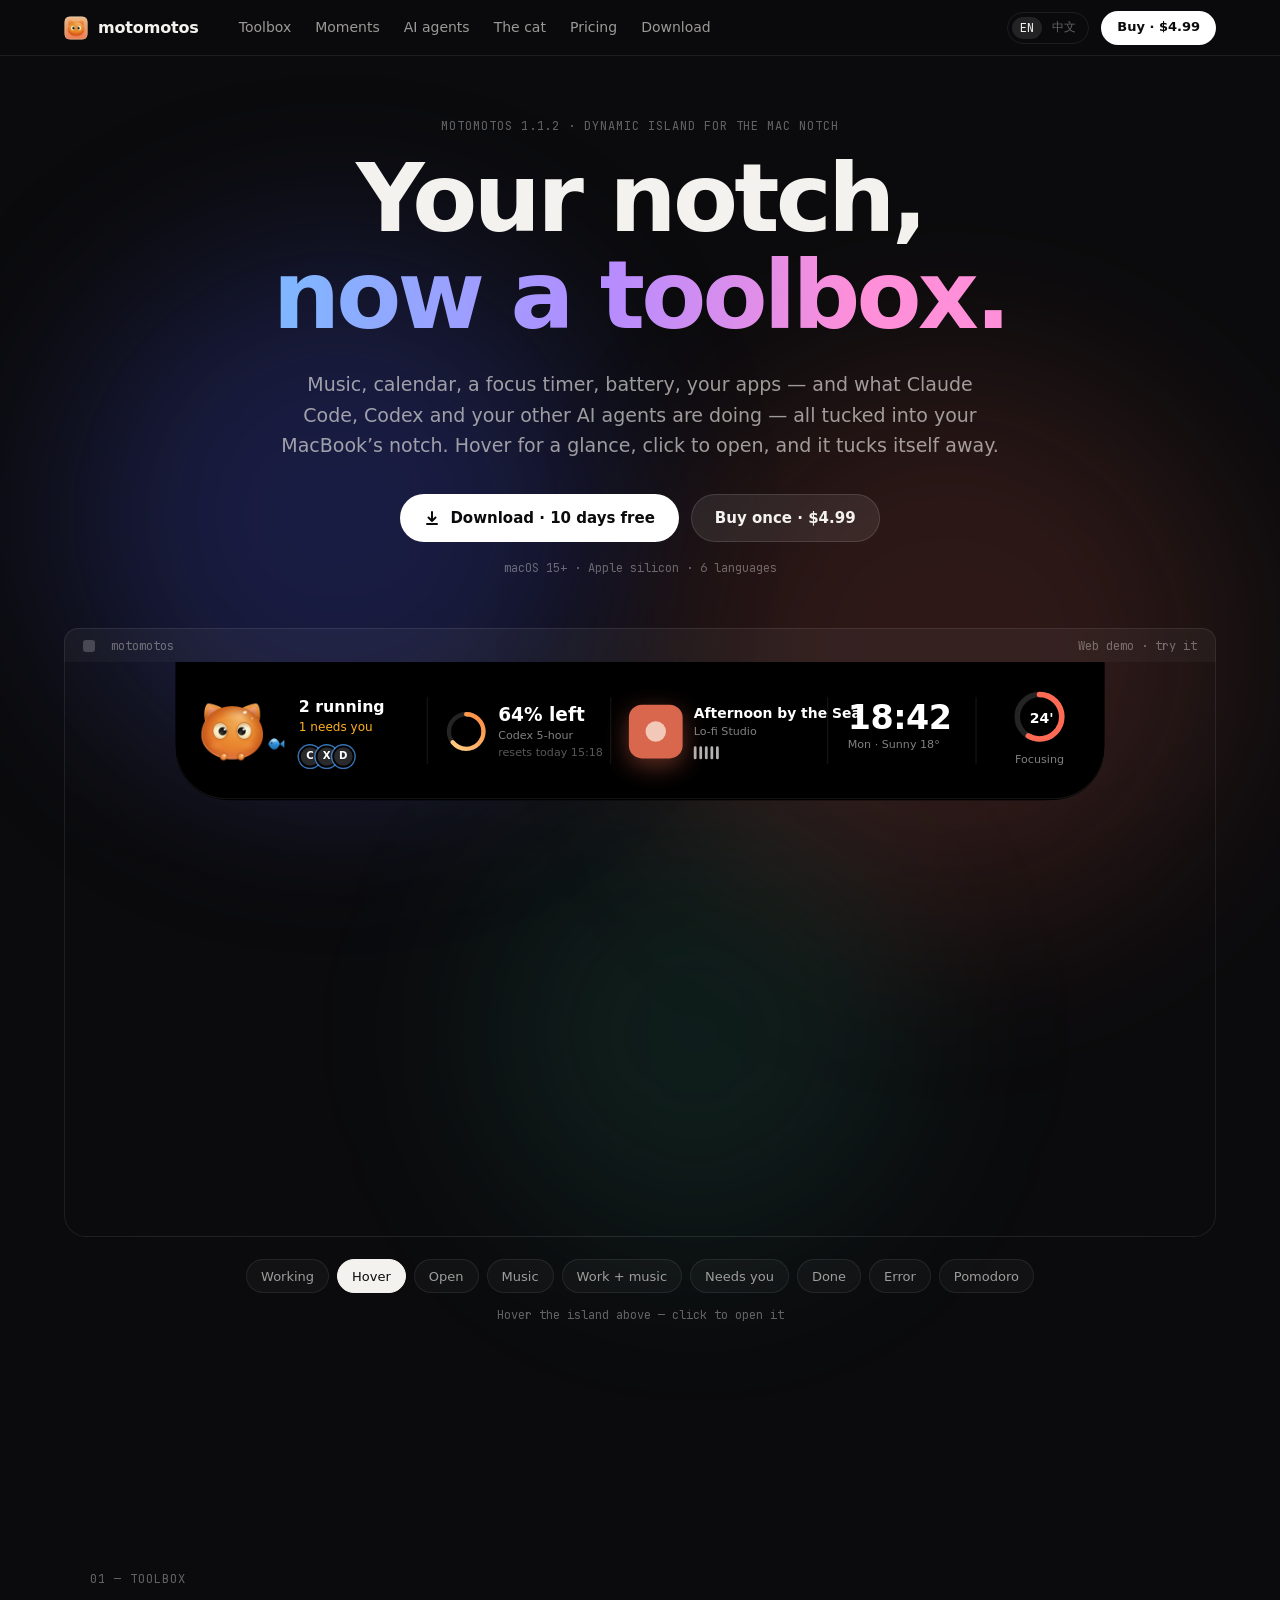
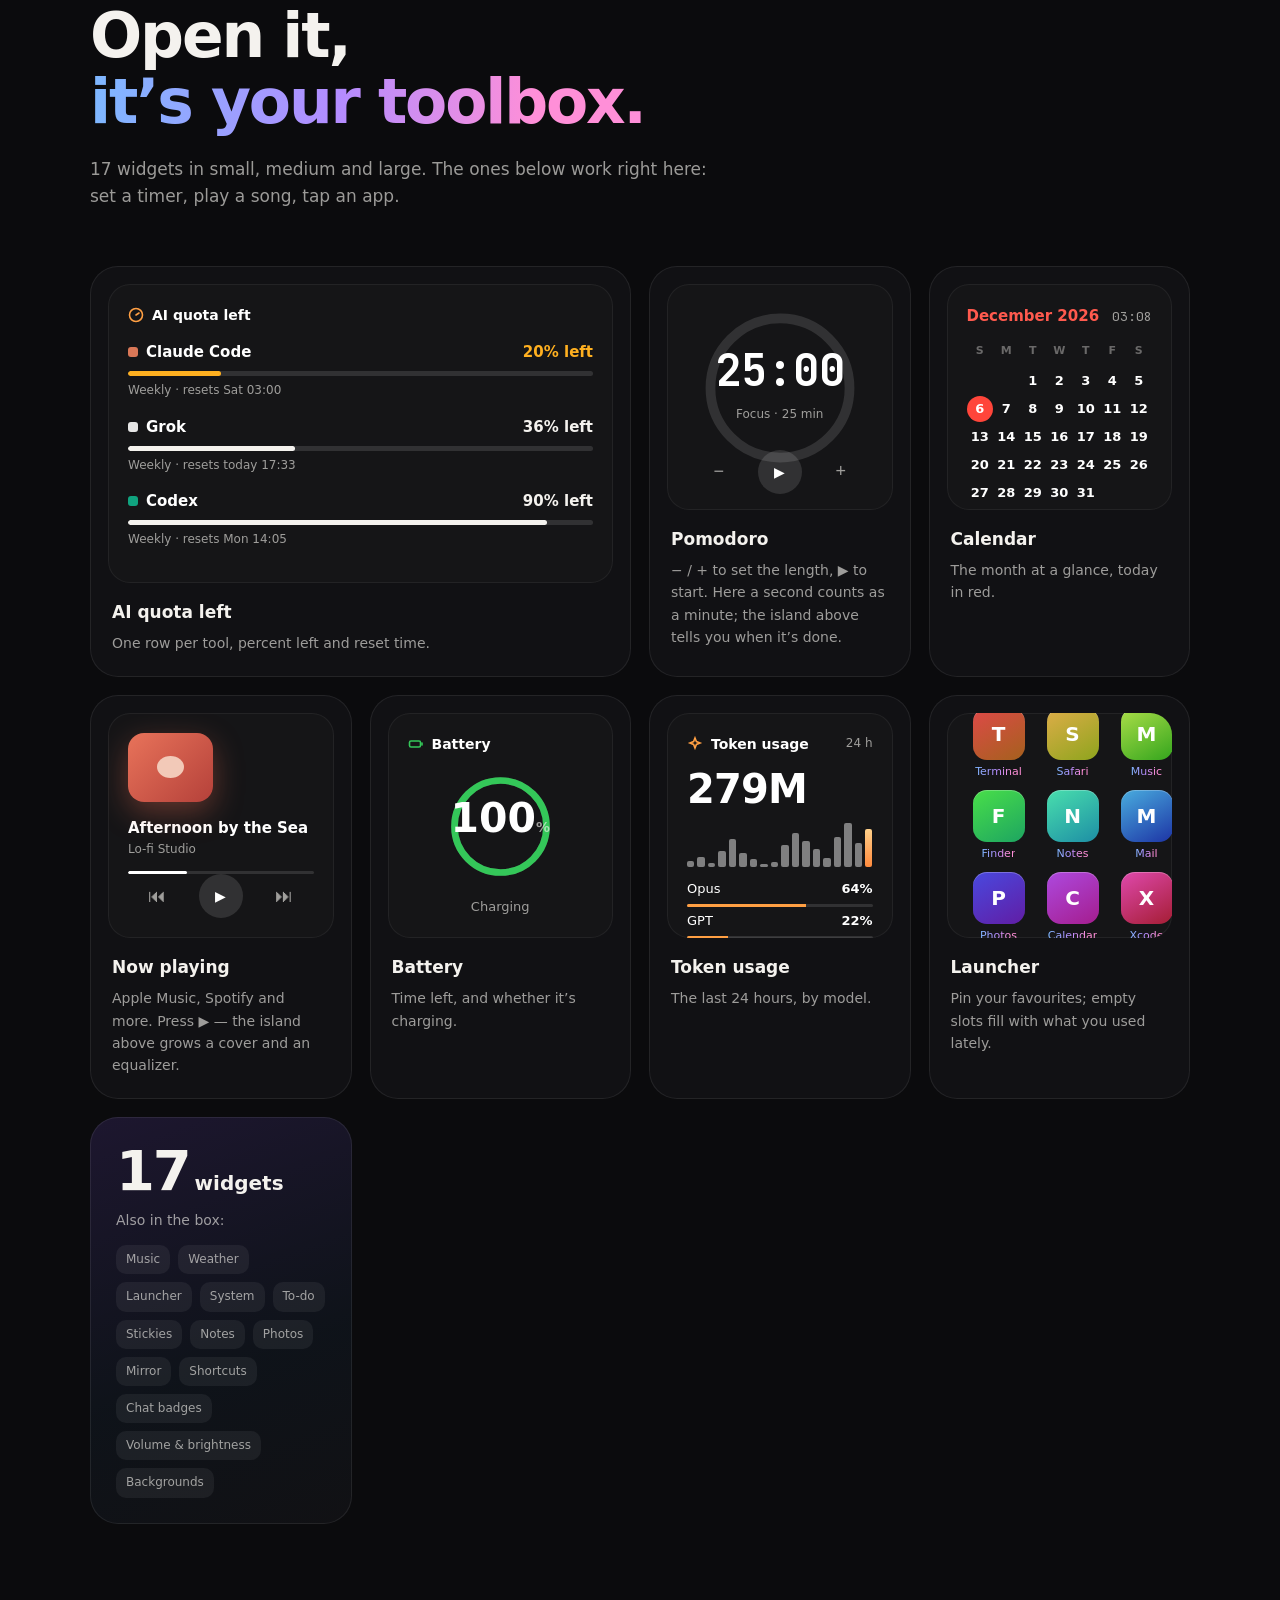
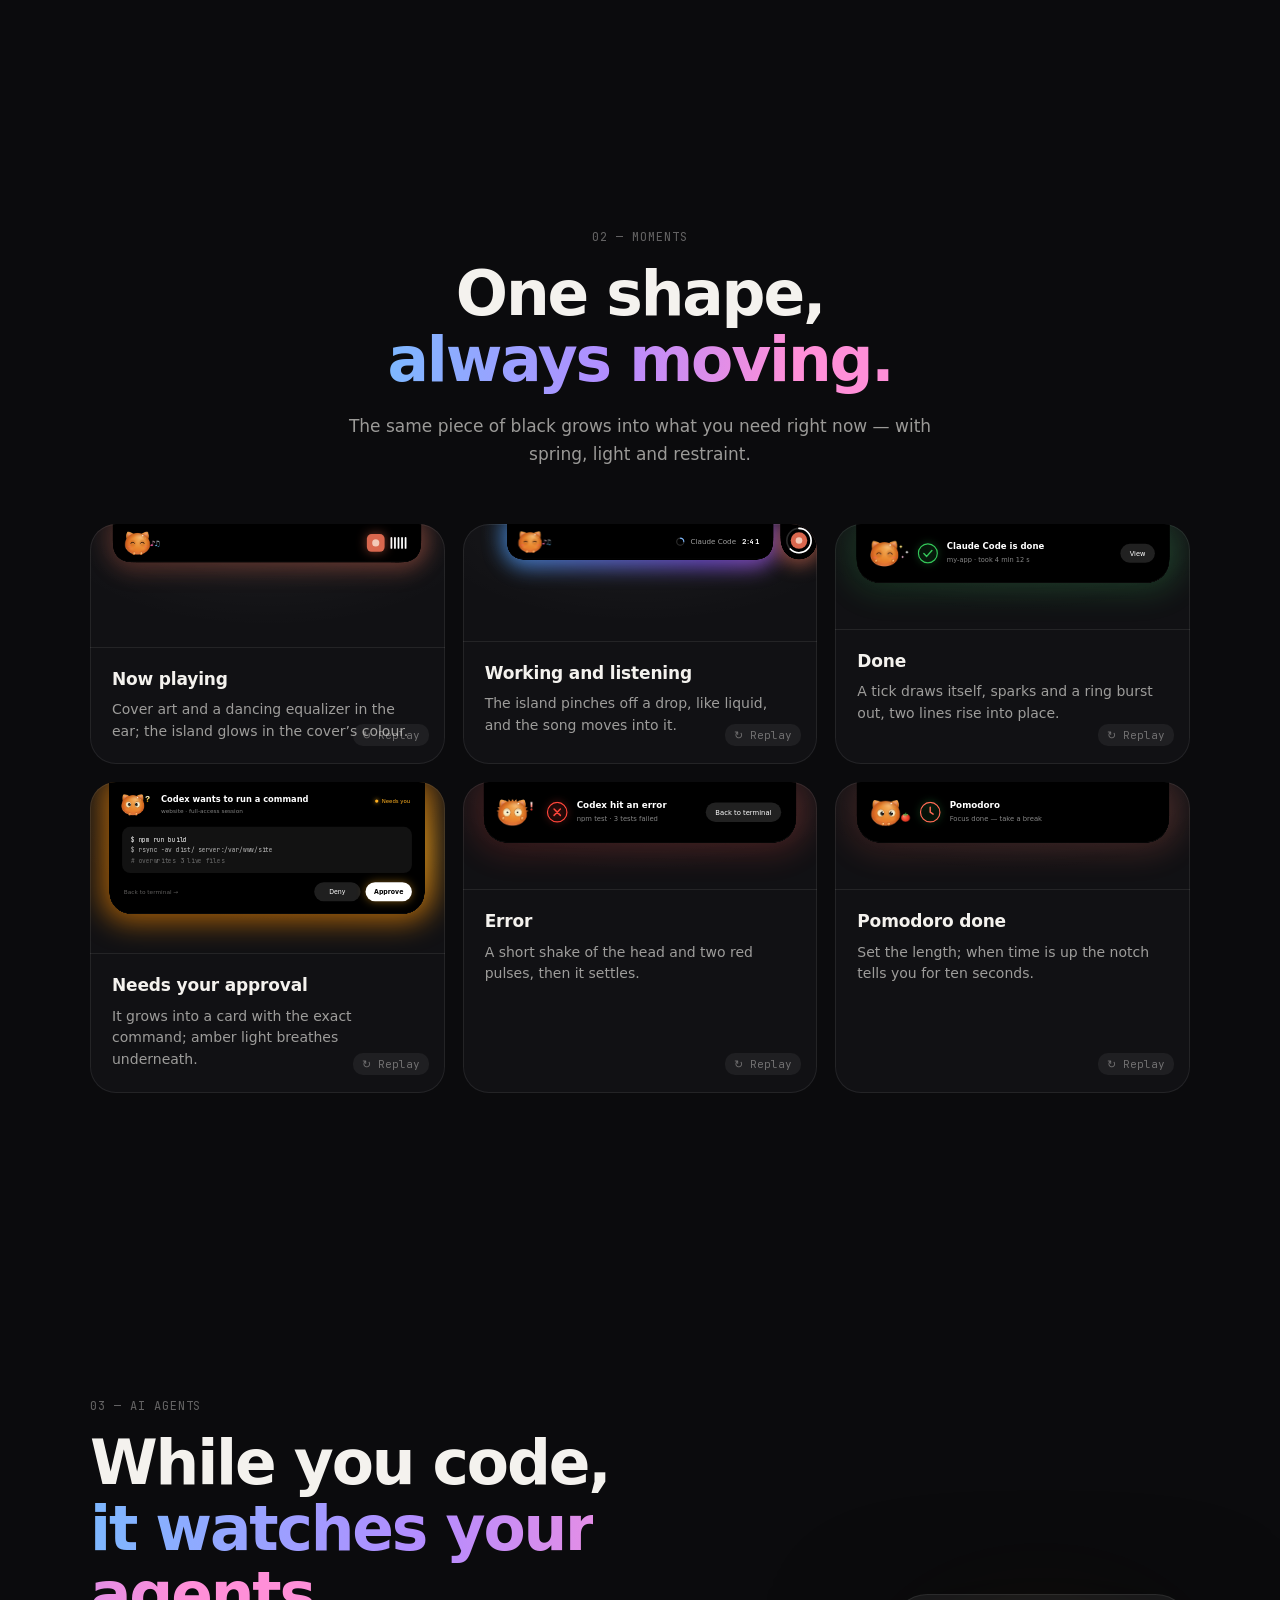
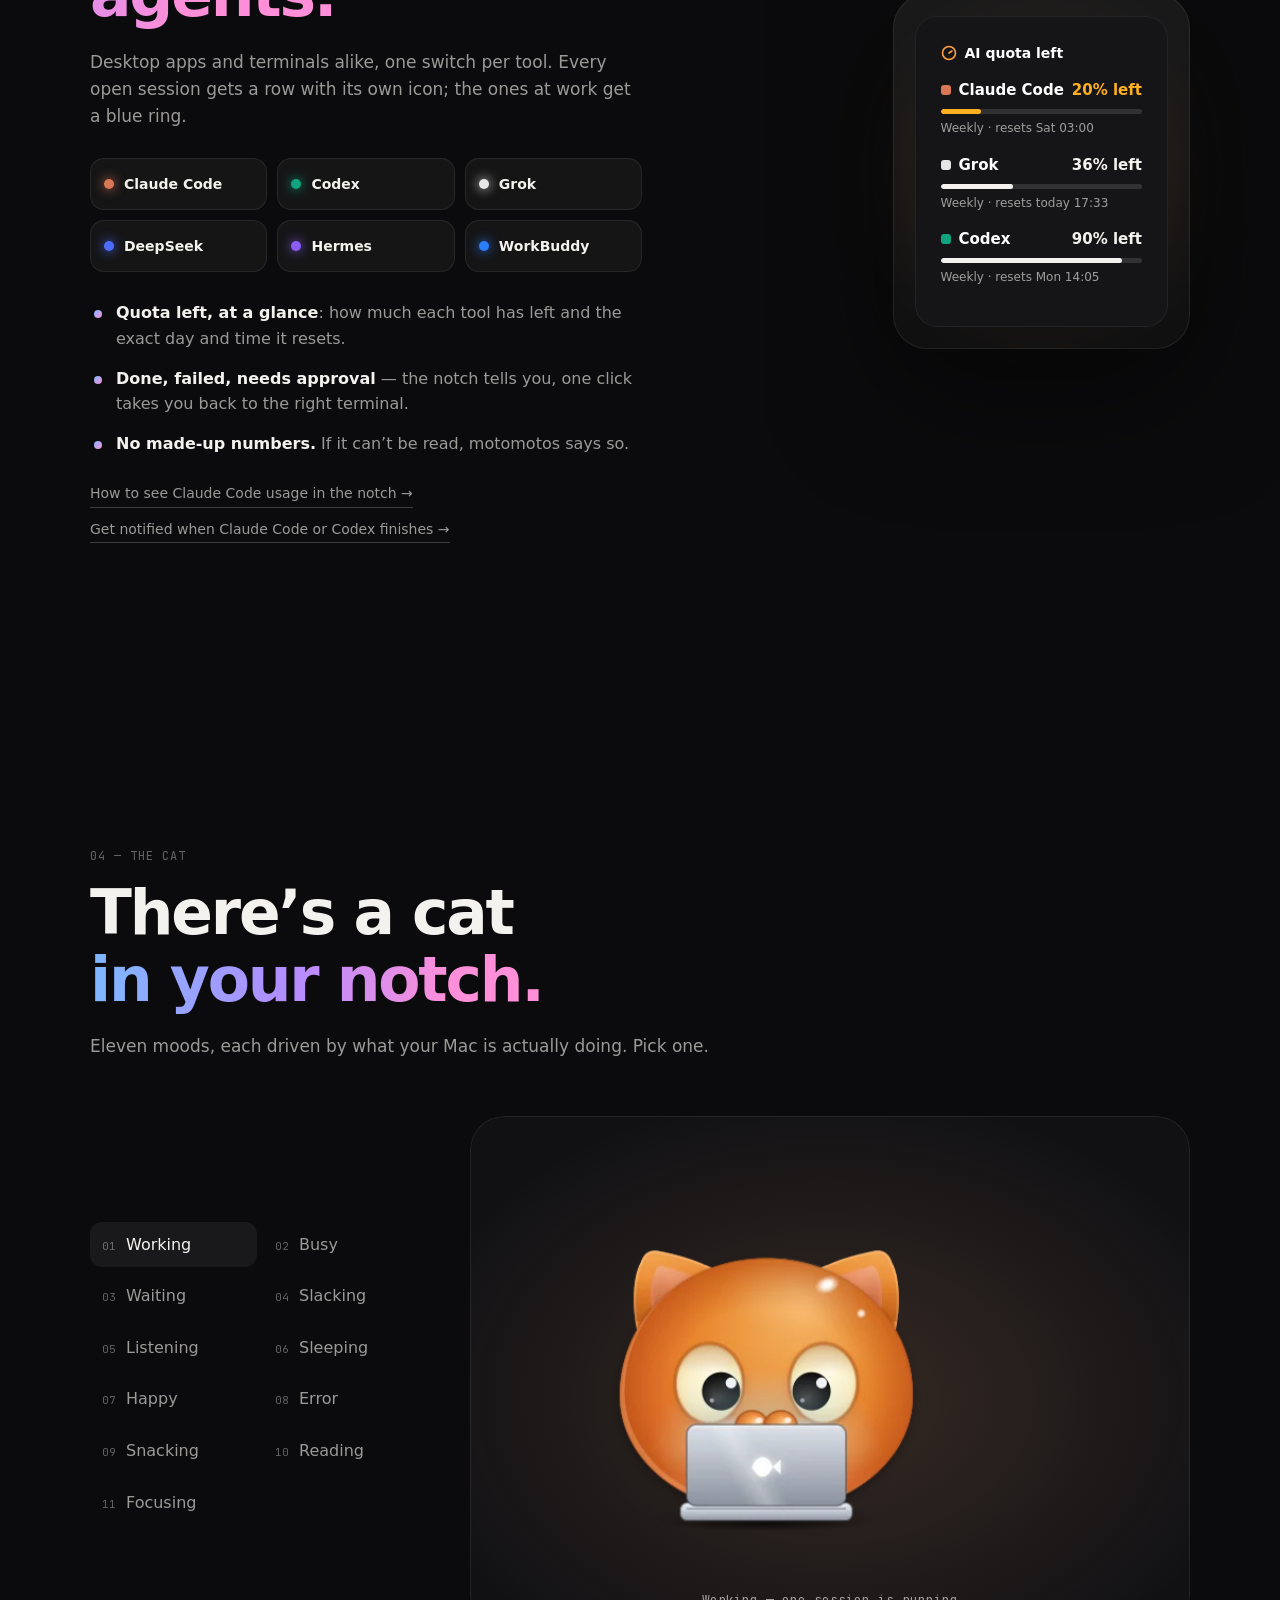
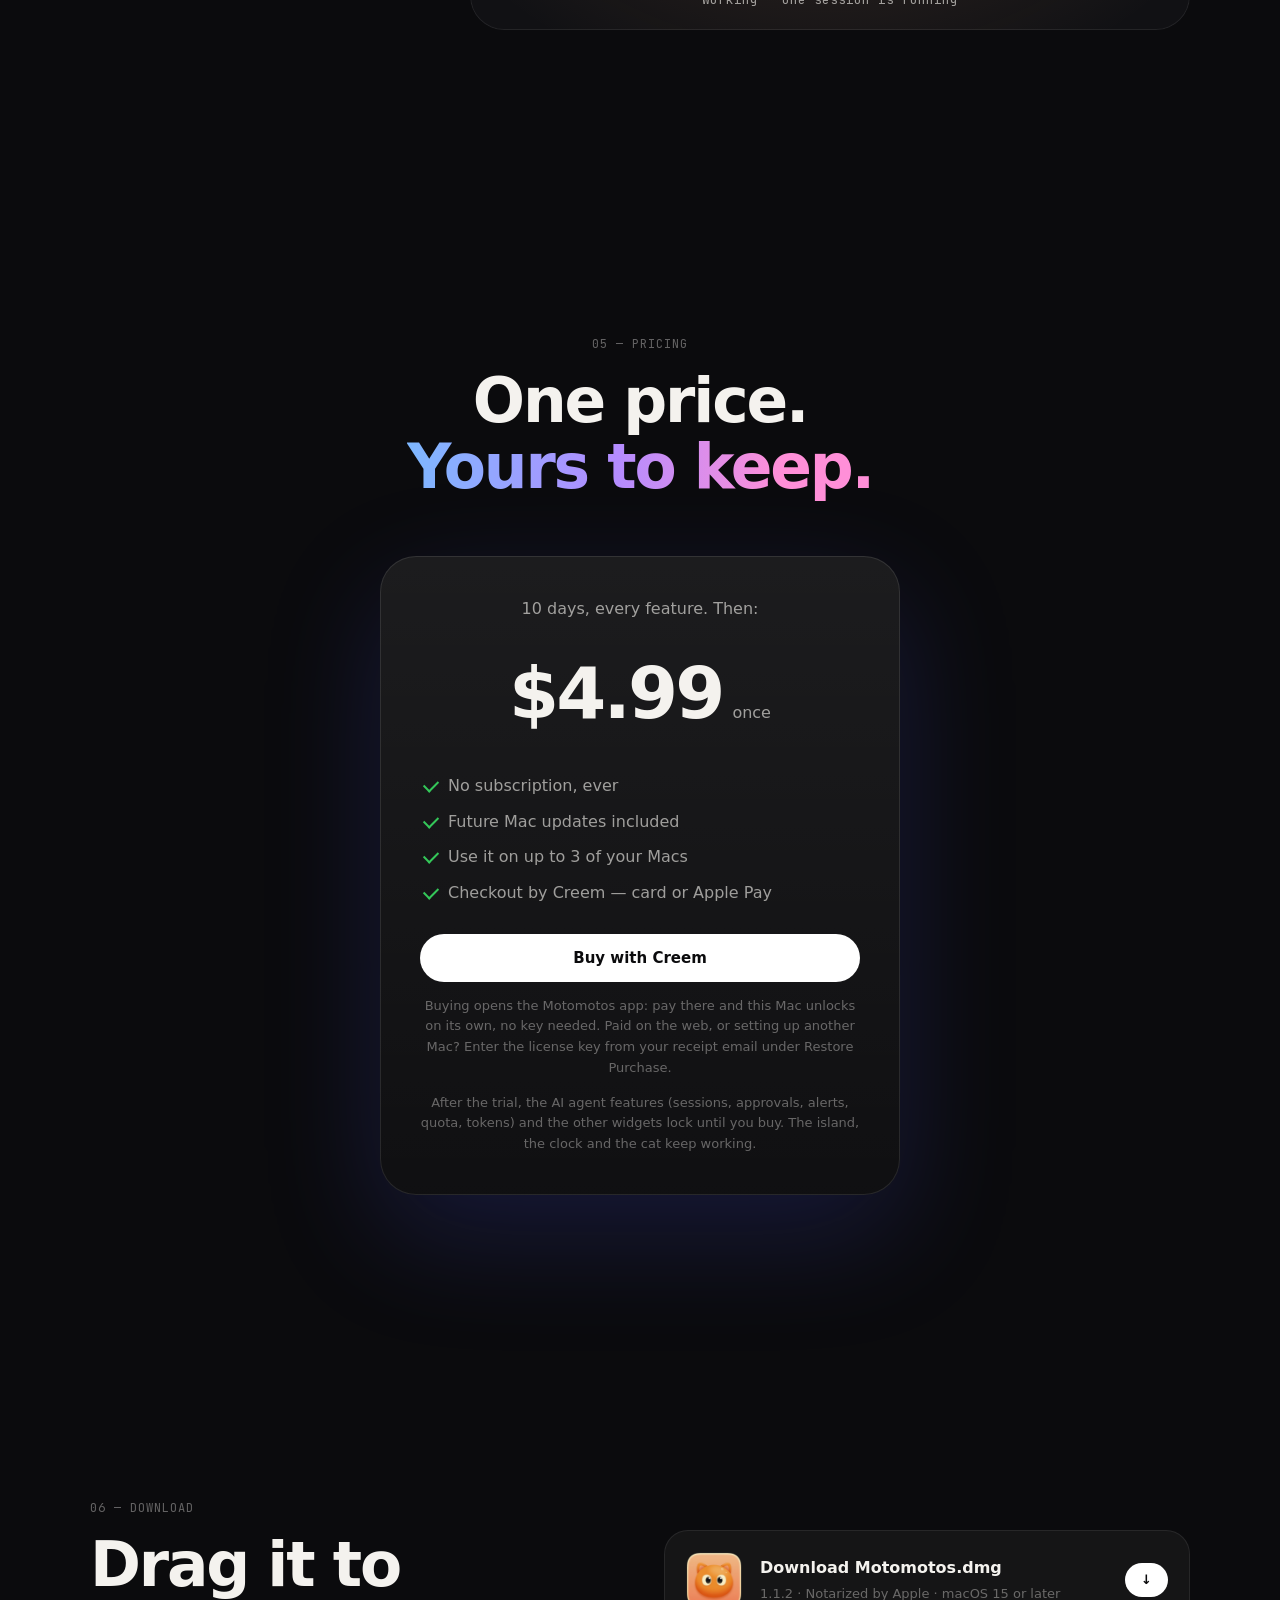
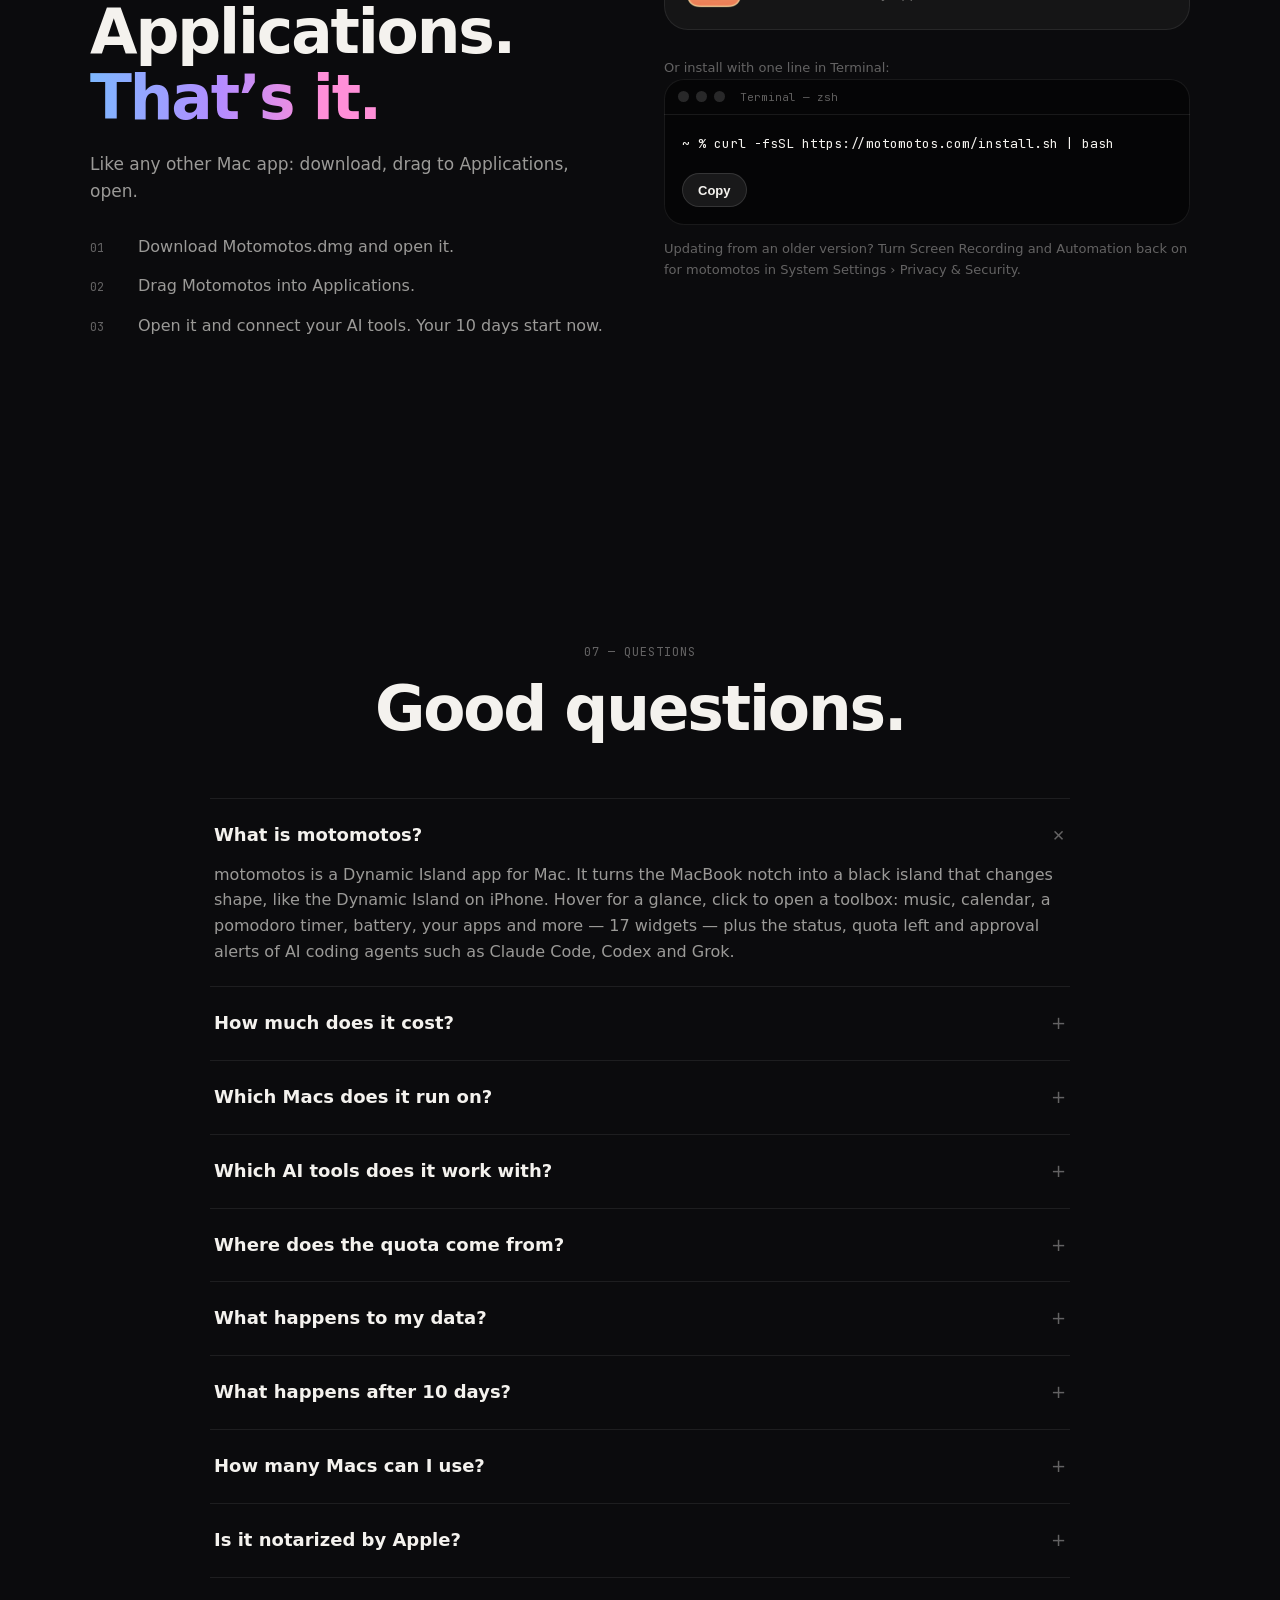
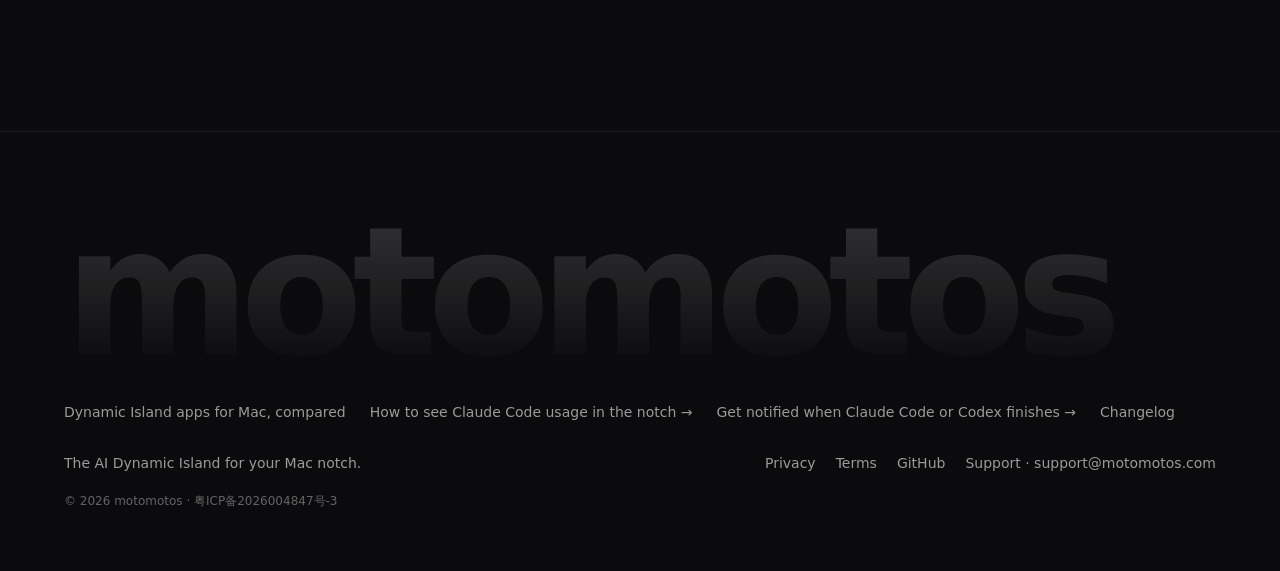
==== commit 9ead9b42: "SEO redesign, 1.1.2 copy, no web activation code, personal-developer footer Static English copy prer" ====
--- a/index.html
+++ b/index.html
@@ -1,19 +1,31 @@
 <!doctype html>
-<html lang="zh-CN">
+<html lang="en">
 <head>
 <meta charset="utf-8">
 <meta name="viewport" content="width=device-width, initial-scale=1, viewport-fit=cover">
-<title>motomotos — Mac 刘海屏灵动岛工具箱</title>
-<meta name="description" content="motomotos 把 MacBook 的刘海变成灵动岛：Claude Code、Codex、Grok、DeepSeek 的状态和剩余额度，任务做完、出错、等你批准时在刘海上提醒。还有音乐、番茄钟、日历和一只小猫。">
-<meta name="keywords" content="灵动岛, Mac 灵动岛, 刘海屏, MacBook 刘海, Dynamic Island for Mac, macOS Dynamic Island, notch app, Claude Code, Codex, Grok, DeepSeek, AI 编程, 番茄钟, menu bar app">
+<title>motomotos — Dynamic Island for Mac, with Claude Code &amp; Codex usage in the notch</title>
+<meta name="description" content="motomotos is a Dynamic Island app for Mac. It turns the MacBook notch into a Dynamic Island: what Claude Code, Codex, Grok and DeepSeek are doing, how much quota is left, when a task is done or needs your approval — plus music, a pomodoro timer, calendar and a cat. 10 days free, then $4.99 once.">
+<link rel="canonical" href="https://motomotos.com/">
+<meta property="og:type" content="website">
+<meta property="og:site_name" content="motomotos">
+<meta property="og:title" content="motomotos — Dynamic Island for Mac, with Claude Code &amp; Codex usage in the notch">
+<meta property="og:description" content="motomotos is a Dynamic Island app for Mac. It turns the MacBook notch into a Dynamic Island: what Claude Code, Codex, Grok and DeepSeek are doing, how much quota is left, when a task is done or needs your approval — plus music, a pomodoro timer, calendar and a cat. 10 days free, then $4.99 once.">
+<meta property="og:url" content="https://motomotos.com/">
+<meta property="og:image" content="https://motomotos.com/assets/film/poster.jpg">
+<meta property="og:image:width" content="1920">
+<meta property="og:image:height" content="1080">
+<meta property="og:locale" content="en_US">
+<meta name="twitter:card" content="summary_large_image">
+<meta name="twitter:title" content="motomotos — Dynamic Island for Mac, with Claude Code &amp; Codex usage in the notch">
+<meta name="twitter:description" content="motomotos is a Dynamic Island app for Mac. It turns the MacBook notch into a Dynamic Island: what Claude Code, Codex, Grok and DeepSeek are doing, how much quota is left, when a task is done or needs your approval — plus music, a pomodoro timer, calendar and a cat. 10 days free, then $4.99 once.">
+<meta name="twitter:image" content="https://motomotos.com/assets/film/poster.jpg">
+<meta name="keywords" content="Dynamic Island for Mac, MacBook notch app, notch app, Claude Code usage, Codex usage, AI agent alerts, Mac menu bar app, pomodoro">
+<script type="application/ld+json">{"@context":"https://schema.org","@graph":[{"@type":"Organization","@id":"https://motomotos.com/#org","name":"motomotos","url":"https://motomotos.com/","logo":"https://motomotos.com/assets/icon-256.png","email":"support@motomotos.com","sameAs":["https://github.com/ygalex0927-eng/motomotos-releases"]},{"@type":"WebSite","@id":"https://motomotos.com/#site","url":"https://motomotos.com/","name":"motomotos","publisher":{"@id":"https://motomotos.com/#org"},"inLanguage":"en"},{"@type":"SoftwareApplication","@id":"https://motomotos.com/#app","name":"motomotos","description":"motomotos is a Dynamic Island app for Mac. It turns the MacBook notch into a Dynamic Island: what Claude Code, Codex, Grok and DeepSeek are doing, how much quota is left, when a task is done or needs your approval — plus music, a pomodoro timer, calendar and a cat. 10 days free, then $4.99 once.","url":"https://motomotos.com/","image":"https://motomotos.com/assets/film/poster.jpg","applicationCategory":"UtilitiesApplication","applicationSubCategory":"Dynamic Island for Mac","operatingSystem":"macOS 15 or later","softwareVersion":"1.1.2","dateModified":"2026-11-20","downloadUrl":"https://motomotos.com/downloads/Motomotos.dmg","installUrl":"https://motomotos.com/downloads/Motomotos.dmg","inLanguage":["en","zh-Hans","zh-Hant","ja","ko","de"],"featureList":["Dynamic Island for the MacBook notch; also works on Macs without a notch","Claude Code, Codex and Grok usage limits with reset times","Alerts when AI agents finish, fail or need approval: Claude Code, Codex, Grok, DeepSeek Harness, Hermes, WorkBuddy","Alerts from any tool with the motomotos notify command","17 widgets: music, calendar, pomodoro, battery, launcher, weather, to-do, notes and more","Custom island background: picture, GIF or video","A cat with 11 moods"],"offers":{"@type":"Offer","price":"4.99","priceCurrency":"USD","availability":"https://schema.org/InStock","url":"https://motomotos.com/#pricing"},"publisher":{"@id":"https://motomotos.com/#org"}},{"@type":"FAQPage","@id":"https://motomotos.com/#faq","mainEntity":[{"@type":"Question","name":"What is motomotos?","acceptedAnswer":{"@type":"Answer","text":"motomotos is a Dynamic Island app for Mac. It turns the MacBook notch into a black island that changes shape, like the Dynamic Island on iPhone. Hover for a glance, click to open a toolbox: music, calendar, a pomodoro timer, battery, your apps and more — 17 widgets — plus the status, quota left and approval alerts of AI coding agents such as Claude Code, Codex and Grok."}},{"@type":"Question","name":"How much does it cost?","acceptedAnswer":{"@type":"Answer","text":"10 days free with every feature. Then $4.99 once — no subscription, future Mac updates included, on up to three of your Macs."}},{"@type":"Question","name":"Which Macs does it run on?","acceptedAnswer":{"@type":"Answer","text":"Apple silicon Macs on macOS 15 or later. It looks best on a MacBook with a notch; with the lid closed on an external display, or on a Mac without a notch, the island sits at the top middle of the menu bar."}},{"@type":"Question","name":"Which AI tools does it work with?","acceptedAnswer":{"@type":"Answer","text":"Claude Code, Codex, Grok, DeepSeek Harness, Hermes and WorkBuddy — desktop apps and terminals, one switch each. For anything else, or a long build, the motomotos notify command lights the island too."}},{"@type":"Question","name":"Where does the quota come from?","acceptedAnswer":{"@type":"Answer","text":"Grok and Codex from their own records; Claude Code’s quota arrives once you have used claude in a terminal (the quota card has an “Open in Terminal” button). Unreadable means unreadable — never an estimate."}},{"@type":"Question","name":"What happens to my data?","acceptedAnswer":{"@type":"Answer","text":"motomotos runs on your Mac. It doesn’t scrape your keychain, collect credentials or upload your code or chats. The privacy policy has the details."}},{"@type":"Question","name":"What happens after 10 days?","acceptedAnswer":{"@type":"Answer","text":"The AI agent features (sessions, approvals, alerts, quota, tokens) and the other widgets lock until you buy. The island, the clock and the cat keep working."}},{"@type":"Question","name":"How many Macs can I use?","acceptedAnswer":{"@type":"Answer","text":"Up to three of your own Macs at once. On another Mac, open Restore Purchase in the app and enter the license key from your receipt email."}},{"@type":"Question","name":"Is it notarized by Apple?","acceptedAnswer":{"@type":"Answer","text":"Yes. Since 1.1.0, Motomotos.dmg from this site is signed with a Developer ID and notarized by Apple: open it, drag Motomotos into Applications, done — no “can’t be verified” warning."}}]}]}</script>
 <meta name="theme-color" content="#0B0B0D">
-<meta property="og:title" content="motomotos — Dynamic Island for your Mac notch">
-<meta property="og:description" content="Your AI agents, working in the notch: status, quota left, alerts, music and a cat.">
-<meta property="og:image" content="/assets/film/poster.jpg">
 <link rel="icon" href="/assets/favicon.png">
 <link rel="apple-touch-icon" href="/assets/icon-256.png">
 <link rel="stylesheet" href="/assets/fonts/jb.css">
-<link rel="stylesheet" href="/css/v2.css?v=202610271510">
+<link rel="stylesheet" href="/css/v2.css?v=202611201500">
 </head>
 <body>
 <div id="defs"></div>
@@ -21,16 +33,16 @@
 <header class="bar">
   <a class="brand" href="#top"><img src="/assets/icon-256.png" alt="" width="24" height="24"><span>motomotos</span></a>
   <nav aria-label="Sections">
-    <a href="#widgets" data-t="nav.widgets"></a>
-    <a href="#moments" data-t="nav.moments"></a>
-    <a href="#agents" data-t="nav.agents"></a>
-    <a href="#cat" data-t="nav.cat"></a>
-    <a href="#pricing" data-t="nav.pricing"></a>
-    <a href="#install" data-t="nav.install"></a>
+    <a href="#widgets" data-t="nav.widgets">Toolbox</a>
+    <a href="#moments" data-t="nav.moments">Moments</a>
+    <a href="#agents" data-t="nav.agents">AI agents</a>
+    <a href="#cat" data-t="nav.cat">The cat</a>
+    <a href="#pricing" data-t="nav.pricing">Pricing</a>
+    <a href="#install" data-t="nav.install">Download</a>
   </nav>
   <div class="right">
-    <button class="lang" id="lang" type="button" aria-label="Language"><span data-l="overseas">EN</span><span data-l="cn">中文</span></button>
-    <a class="btn btn-primary btn-sm" id="buyPill" href="#pricing"></a>
+    <button class="lang" id="lang" type="button" aria-label="Language"><span data-l="overseas" class="on">EN</span><span data-l="cn">中文</span></button>
+    <a class="btn btn-primary btn-sm" id="buyPill" href="#pricing">Buy · $4.99</a>
   </div>
 </header>
 
@@ -38,48 +50,48 @@
   <section class="hero" style="padding:56px 0 0">
     <div class="blobs" aria-hidden="true"><i></i><i></i><i></i></div>
     <div class="hero-copy" style="padding-bottom:40px">
-      <p class="eyebrow" data-t="hero.eyebrow"></p>
-      <h1 class="display" data-th="hero.h"></h1>
-      <p class="lede" data-t="hero.p"></p>
+      <h1 class="eyebrow" data-t="hero.eyebrow">motomotos 1.1.2 · Dynamic Island for the Mac notch</h1>
+      <p class="display" data-th="hero.h">Your notch,<br><em>now a toolbox.</em></p>
+      <p class="lede" data-t="hero.p">Music, calendar, a focus timer, battery, your apps — and what Claude Code, Codex and your other AI agents are doing — all tucked into your MacBook’s notch. Hover for a glance, click to open, and it tucks itself away.</p>
       <div class="ctas">
-        <a class="btn btn-primary" href="/downloads/Motomotos.dmg" data-dl><svg viewBox="0 0 16 16" aria-hidden="true"><path d="M8 2v9m0 0L4.5 7.5M8 11l3.5-3.5M3 14h10"/></svg><span data-t="hero.cta1"></span></a>
-        <a class="btn btn-ghost" href="#pricing" id="heroBuy"></a>
+        <a class="btn btn-primary" href="/downloads/Motomotos.dmg" data-dl><svg viewBox="0 0 16 16" aria-hidden="true"><path d="M8 2v9m0 0L4.5 7.5M8 11l3.5-3.5M3 14h10"/></svg><span data-t="hero.cta1">Download · 10 days free</span></a>
+        <a class="btn btn-ghost" href="#pricing" id="heroBuy">Buy once · $4.99</a>
       </div>
-      <p class="meta" data-t="hero.meta"></p>
+      <p class="meta" data-t="hero.meta">macOS 15+ · Apple silicon · 6 languages</p>
     </div>
     <div class="screen">
-      <div class="menu"><span class="apple"></span><span>motomotos</span><span class="tick" data-t="stage.menu"></span></div>
+      <div class="menu"><span class="apple"></span><span>motomotos</span><span class="tick" data-t="stage.menu">Web demo · try it</span></div>
       <div class="stagebox" id="heroBox"><div class="stage" id="heroStage"></div></div>
     </div>
-    <div class="chips" id="chips"></div>
-    <p class="hint" data-t="hero.hint"></p>
+    <div class="chips" id="chips"><button class="chip" type="button" data-s="working">Working</button><button class="chip" type="button" data-s="band">Hover</button><button class="chip" type="button" data-s="expanded">Open</button><button class="chip" type="button" data-s="music">Music</button><button class="chip" type="button" data-s="split">Work + music</button><button class="chip" type="button" data-s="waiting">Needs you</button><button class="chip" type="button" data-s="done">Done</button><button class="chip" type="button" data-s="error">Error</button><button class="chip" type="button" data-s="focus">Pomodoro</button></div>
+    <p class="hint" data-t="hero.hint">Hover the island above — click to open it</p>
     <div style="height:96px"></div>
   </section>
 
   <section id="widgets">
     <div class="head">
-      <p class="eyebrow reveal" data-t="wg.eyebrow"></p>
-      <h2 class="h2 reveal" data-th="wg.h"></h2>
-      <p class="sub reveal" data-t="wg.p"></p>
+      <p class="eyebrow reveal" data-t="wg.eyebrow">01 — Toolbox</p>
+      <h2 class="h2 reveal" data-th="wg.h">Open it,<br><em>it’s your toolbox.</em></h2>
+      <p class="sub reveal" data-t="wg.p">17 widgets in small, medium and large. The ones below work right here: set a timer, play a song, tap an app.</p>
     </div>
-    <div class="wrap panel" id="panel"></div>
+    <div class="wrap panel" id="panel"><div class="static"><h3>17 widgets</h3><ul><li><b>AI quota left</b> — One row per tool, percent left and reset time.</li><li><b>Pomodoro</b> — − / + to set the length, click to start, a nudge when it’s done.</li><li><b>Now playing</b> — Apple Music, Spotify and more. Press ▶ — the island above grows a cover and an equalizer.</li><li><b>Calendar</b> — The month at a glance, today in red.</li><li><b>Battery</b> — Time left, and whether it’s charging.</li><li><b>Token usage</b> — The last 24 hours, by model.</li><li><b>Launcher</b> — Pin your favourites; empty slots fill with what you used lately.</li><li>Also in the box: Music, Weather, Launcher, System, To-do, Stickies, Notes, Photos, Mirror, Shortcuts, Chat badges, Volume &amp; brightness, Backgrounds.</li></ul></div></div>
   </section>
 
   <section id="moments">
     <div class="head center">
-      <p class="eyebrow reveal" data-t="mo.eyebrow"></p>
-      <h2 class="h2 reveal" data-th="mo.h"></h2>
-      <p class="sub reveal" data-t="mo.p"></p>
+      <p class="eyebrow reveal" data-t="mo.eyebrow">02 — Moments</p>
+      <h2 class="h2 reveal" data-th="mo.h">One shape,<br><em>always moving.</em></h2>
+      <p class="sub reveal" data-t="mo.p">The same piece of black grows into what you need right now — with spring, light and restraint.</p>
     </div>
-    <div class="wrap moments" id="momentsGrid"></div>
+    <div class="wrap moments" id="momentsGrid"><article class="moment reveal in" data-m="music"><div class="mtext"><h3>Now playing</h3><p>Cover art and a dancing equalizer in the ear; the island glows in the cover’s colour.</p></div></article><article class="moment reveal in" data-m="split"><div class="mtext"><h3>Working and listening</h3><p>The island pinches off a drop, like liquid, and the song moves into it.</p></div></article><article class="moment reveal in" data-m="done"><div class="mtext"><h3>Done</h3><p>A tick draws itself, sparks and a ring burst out, two lines rise into place.</p></div></article><article class="moment reveal in" data-m="waiting"><div class="mtext"><h3>Needs your approval</h3><p>It grows into a card with the exact command; amber light breathes underneath.</p></div></article><article class="moment reveal in" data-m="error"><div class="mtext"><h3>Error</h3><p>A short shake of the head and two red pulses, then it settles.</p></div></article><article class="moment reveal in" data-m="focus"><div class="mtext"><h3>Pomodoro done</h3><p>Set the length; when time is up the notch tells you for ten seconds.</p></div></article></div>
   </section>
 
   <section id="agents">
     <div class="wrap agents">
       <div>
-        <p class="eyebrow reveal" data-t="ag.eyebrow"></p>
-        <h2 class="h2 reveal" data-th="ag.h"></h2>
-        <p class="sub reveal" data-t="ag.p"></p>
+        <p class="eyebrow reveal" data-t="ag.eyebrow">03 — AI agents</p>
+        <h2 class="h2 reveal" data-th="ag.h">While you code,<br><em>it watches your agents.</em></h2>
+        <p class="sub reveal" data-t="ag.p">Desktop apps and terminals alike, one switch per tool. Every open session gets a row with its own icon; the ones at work get a blue ring.</p>
         <ul class="alist reveal">
           <li style="--c:#D97757"><i></i>Claude Code</li>
           <li style="--c:#10A37F"><i></i>Codex</li>
@@ -88,7 +100,8 @@
           <li style="--c:#8B5CF6"><i></i>Hermes</li>
           <li style="--c:#2B7FFF"><i></i>WorkBuddy</li>
         </ul>
-        <ul class="points reveal"><li data-th="ag.b1"></li><li data-th="ag.b2"></li><li data-th="ag.b3"></li></ul>
+        <ul class="points reveal"><li data-th="ag.b1"><b>Quota left, at a glance</b>: how much each tool has left and the exact day and time it resets.</li><li data-th="ag.b2"><b>Done, failed, needs approval</b> — the notch tells you, one click takes you back to the right terminal.</li><li data-th="ag.b3"><b>No made-up numbers.</b> If it can’t be read, motomotos says so.</li></ul>
+        <p class="agent-links reveal"><a href="/guides/claude-code-usage-in-notch/" data-t="ag.link1">How to see Claude Code usage in the notch →</a><a href="/guides/ai-agent-alerts-in-notch/" data-t="ag.link2">Get notified when Claude Code or Codex finishes →</a></p>
       </div>
       <div class="cardshot quota-demo reveal"><div class="halo"></div><div id="quotaDemo"></div></div>
     </div>
@@ -96,76 +109,82 @@
 
   <section id="cat">
     <div class="head">
-      <p class="eyebrow reveal" data-t="cat.eyebrow"></p>
-      <h2 class="h2 reveal" data-th="cat.h"></h2>
-      <p class="sub reveal" data-t="cat.p"></p>
+      <p class="eyebrow reveal" data-t="cat.eyebrow">04 — The cat</p>
+      <h2 class="h2 reveal" data-th="cat.h">There’s a cat<br><em>in your notch.</em></h2>
+      <p class="sub reveal" data-t="cat.p">Eleven moods, each driven by what your Mac is actually doing. Pick one.</p>
     </div>
     <div class="wrap cat">
-      <ul class="moods" id="moods"></ul>
-      <div class="catstage reveal"><img id="catBig" alt=""><p id="catCaption"></p></div>
+      <ul class="moods" id="moods"><li data-m="working" class="on"><span class="n">01</span><span>Working</span></li><li data-m="busy"><span class="n">02</span><span>Busy</span></li><li data-m="waiting"><span class="n">03</span><span>Waiting</span></li><li data-m="fishing"><span class="n">04</span><span>Slacking</span></li><li data-m="music"><span class="n">05</span><span>Listening</span></li><li data-m="sleeping"><span class="n">06</span><span>Sleeping</span></li><li data-m="happy"><span class="n">07</span><span>Happy</span></li><li data-m="error"><span class="n">08</span><span>Error</span></li><li data-m="eating"><span class="n">09</span><span>Snacking</span></li><li data-m="message"><span class="n">10</span><span>Reading</span></li><li data-m="focusing"><span class="n">11</span><span>Focusing</span></li></ul>
+      <div class="catstage reveal"><img id="catBig" src="/assets/v2/cat/working.webp" alt="Working"><p id="catCaption">Working — one session is running</p></div>
     </div>
   </section>
 
   <section id="pricing">
     <div class="head center">
-      <p class="eyebrow reveal" data-t="price.eyebrow"></p>
-      <h2 class="h2 reveal" data-th="price.h"></h2>
+      <p class="eyebrow reveal" data-t="price.eyebrow">05 — Pricing</p>
+      <h2 class="h2 reveal" data-th="price.h">One price.<br><em>Yours to keep.</em></h2>
     </div>
     <div class="price reveal">
-      <p class="trial" data-t="price.trial"></p>
-      <p class="amount"><span class="num" id="priceNum"></span><span class="unit" data-t="price.unit"></span></p>
-      <ul class="checks"><li data-t="price.b1"></li><li data-t="price.b2"></li><li data-t="price.b3"></li><li data-t="price.b4"></li></ul>
-      <a class="btn btn-primary wide" id="buyBtn" href="#"></a>
-      <p class="fine" data-t="price.note"></p>
-      <p class="fine" data-t="price.after"></p>
+      <p class="trial" data-t="price.trial">10 days, every feature. Then:</p>
+      <p class="amount"><span class="num" id="priceNum">$4.99</span><span class="unit" data-t="price.unit">once</span></p>
+      <ul class="checks"><li data-t="price.b1">No subscription, ever</li><li data-t="price.b2">Future Mac updates included</li><li data-t="price.b3">Use it on up to 3 of your Macs</li><li data-t="price.b4">Checkout by Creem — card or Apple Pay</li></ul>
+      <a class="btn btn-primary wide" id="buyBtn" href="https://www.creem.io/payment/prod_zA7FU0N4xT94P9fGuDpF" target="_blank" rel="noopener">Buy with Creem</a>
+      <p class="fine" data-t="price.note">Buying opens the Motomotos app: pay there and this Mac unlocks on its own, no key needed. Paid on the web, or setting up another Mac? Enter the license key from your receipt email under Restore Purchase.</p>
+      <p class="fine" data-t="price.after">After the trial, the AI agent features (sessions, approvals, alerts, quota, tokens) and the other widgets lock until you buy. The island, the clock and the cat keep working.</p>
     </div>
   </section>
 
   <section id="install">
     <div class="wrap install">
       <div>
-        <p class="eyebrow reveal" data-t="in.eyebrow"></p>
-        <h2 class="h2 reveal" data-th="in.h"></h2>
-        <p class="sub reveal" data-t="in.p"></p>
-        <ol class="steps reveal"><li data-t="in.s1"></li><li data-t="in.s2"></li><li data-t="in.s3"></li></ol>
+        <p class="eyebrow reveal" data-t="in.eyebrow">06 — Download</p>
+        <h2 class="h2 reveal" data-th="in.h">Drag it to Applications.<br><em>That’s it.</em></h2>
+        <p class="sub reveal" data-t="in.p">Like any other Mac app: download, drag to Applications, open.</p>
+        <ol class="steps reveal"><li data-t="in.s1">Download Motomotos.dmg and open it.</li><li data-t="in.s2">Drag Motomotos into Applications.</li><li data-t="in.s3">Open it and connect your AI tools. Your 10 days start now.</li></ol>
       </div>
       <div class="reveal">
         <a class="dl" href="/downloads/Motomotos.dmg" data-dl>
           <img src="/assets/icon-256.png" alt="" width="56" height="56">
-          <div class="t"><b data-t="in.dl"></b><span data-t="in.dlmeta"></span></div>
+          <div class="t"><b data-t="in.dl">Download Motomotos.dmg</b><span data-t="in.dlmeta">1.1.2 · Notarized by Apple · macOS 15 or later</span></div>
           <span class="btn btn-primary btn-sm" aria-hidden="true">↓</span>
         </a>
-        <p class="fine" data-t="in.alt" style="margin-top:28px"></p>
+        <p class="fine" data-t="in.alt" style="margin-top:28px">Or install with one line in Terminal:</p>
         <div class="term">
           <div class="tb"><i></i><i></i><i></i><span>Terminal — zsh</span></div>
-          <pre id="cmd"></pre>
-          <button class="btn btn-ghost btn-sm copy" id="copyBtn" type="button" data-t="in.copy"></button>
+          <pre id="cmd">~ % curl -fsSL https://motomotos.com/install.sh | bash</pre>
+          <button class="btn btn-ghost btn-sm copy" id="copyBtn" type="button" data-t="in.copy">Copy</button>
         </div>
-        <p class="fine" data-t="in.up"></p>
+        <p class="fine" data-t="in.up">Updating from an older version? Turn Screen Recording and Automation back on for motomotos in System Settings › Privacy &amp; Security.</p>
       </div>
     </div>
   </section>
 
   <section id="faq">
-    <div class="head center"><p class="eyebrow reveal" data-t="faq.eyebrow"></p><h2 class="h2 reveal" data-t="faq.h"></h2></div>
-    <div class="qa" id="qa"></div>
+    <div class="head center"><p class="eyebrow reveal" data-t="faq.eyebrow">07 — Questions</p><h2 class="h2 reveal" data-t="faq.h">Good questions.</h2></div>
+    <div class="qa" id="qa"><details open><summary>What is motomotos?</summary><p>motomotos is a Dynamic Island app for Mac. It turns the MacBook notch into a black island that changes shape, like the Dynamic Island on iPhone. Hover for a glance, click to open a toolbox: music, calendar, a pomodoro timer, battery, your apps and more — 17 widgets — plus the status, quota left and approval alerts of AI coding agents such as Claude Code, Codex and Grok.</p></details><details><summary>How much does it cost?</summary><p>10 days free with every feature. Then $4.99 once — no subscription, future Mac updates included, on up to three of your Macs.</p></details><details><summary>Which Macs does it run on?</summary><p>Apple silicon Macs on macOS 15 or later. It looks best on a MacBook with a notch; with the lid closed on an external display, or on a Mac without a notch, the island sits at the top middle of the menu bar.</p></details><details><summary>Which AI tools does it work with?</summary><p>Claude Code, Codex, Grok, DeepSeek Harness, Hermes and WorkBuddy — desktop apps and terminals, one switch each. For anything else, or a long build, the motomotos notify command lights the island too.</p></details><details><summary>Where does the quota come from?</summary><p>Grok and Codex from their own records; Claude Code’s quota arrives once you have used claude in a terminal (the quota card has an “Open in Terminal” button). Unreadable means unreadable — never an estimate.</p></details><details><summary>What happens to my data?</summary><p>motomotos runs on your Mac. It doesn’t scrape your keychain, collect credentials or upload your code or chats. The privacy policy has the details.</p></details><details><summary>What happens after 10 days?</summary><p>The AI agent features (sessions, approvals, alerts, quota, tokens) and the other widgets lock until you buy. The island, the clock and the cat keep working.</p></details><details><summary>How many Macs can I use?</summary><p>Up to three of your own Macs at once. On another Mac, open Restore Purchase in the app and enter the license key from your receipt email.</p></details><details><summary>Is it notarized by Apple?</summary><p>Yes. Since 1.1.0, Motomotos.dmg from this site is signed with a Developer ID and notarized by Apple: open it, drag Motomotos into Applications, done — no “can’t be verified” warning.</p></details></div>
   </section>
 </main>
 
 <footer>
   <div class="wm">motomotos</div>
+  <nav class="more" aria-label="Guides">
+    <a href="/compare/" data-t="foot.compare">Dynamic Island apps for Mac, compared</a>
+    <a href="/guides/claude-code-usage-in-notch/" data-t="ag.link1">How to see Claude Code usage in the notch →</a>
+    <a href="/guides/ai-agent-alerts-in-notch/" data-t="ag.link2">Get notified when Claude Code or Codex finishes →</a>
+    <a href="/changelog/" data-t="foot.changelog">Changelog</a>
+  </nav>
   <div class="row">
-    <p style="margin:0" data-t="foot.tag"></p>
+    <p style="margin:0" data-t="foot.tag">The AI Dynamic Island for your Mac notch.</p>
     <nav>
-      <a href="/privacy.html" data-t="foot.privacy"></a>
-      <a href="/terms.html" data-t="foot.terms"></a>
-      <a href="https://github.com/ygalex0927-eng/motomotos-releases" target="_blank" rel="noopener" data-t="foot.github"></a>
-      <a href="mailto:support@motomotos.com"><span data-t="foot.support"></span> · support@motomotos.com</a>
+      <a href="/privacy.html" data-t="foot.privacy">Privacy</a>
+      <a href="/terms.html" data-t="foot.terms">Terms</a>
+      <a href="https://github.com/ygalex0927-eng/motomotos-releases" target="_blank" rel="noopener" data-t="foot.github">GitHub</a>
+      <a href="mailto:support@motomotos.com"><span data-t="foot.support">Support</span> · support@motomotos.com</a>
     </nav>
   </div>
-  <p class="legal"><span>© 2026 motomotos</span> · <span data-t="foot.company"></span> · <span data-th="foot.beian"></span></p>
+  <p class="legal"><span>© 2026 motomotos</span> · <span data-th="foot.beian"><a href="https://beian.miit.gov.cn/" target="_blank" rel="noopener">粤ICP备2026004847号-3</a></span></p>
 </footer>
 
-<script type="module" src="/js/v2.js?v=202610271800"></script>
+<script type="module" src="/js/v2.js?v=202611201500"></script>
 </body>
 </html>
--- a/css/v2.css
+++ b/css/v2.css
@@ -373,3 +373,13 @@
 .panel .wcard:first-child .wbox { flex: 1; display: flex; flex-direction: column; }
 .panel .wcard:first-child .wbox .wd { flex: 1; }
 @media (max-width: 640px) { .panel .wcard:first-child { grid-column: auto; } }
+
+/* ---------- 2026-11: guide and footer links, static copy for crawlers ---------- */
+.agent-links { margin: 26px 0 0; display: flex; flex-wrap: wrap; gap: 10px 22px; font-size: 14px; }
+.agent-links a { color: var(--ink2); border-bottom: 1px solid rgba(255, 255, 255, .2); padding-bottom: 2px; }
+.agent-links a:hover { color: var(--ink); border-color: var(--ink); }
+footer .more { display: flex; flex-wrap: wrap; gap: 10px 24px; margin-top: 28px; font-size: 14px; color: var(--ink2); }
+footer .more a:hover { color: var(--ink); }
+/* Text the page script replaces with live widgets; only seen before it runs. */
+.panel .static { grid-column: 1 / -1; color: var(--ink2); }
+.panel .static ul { margin: 12px 0 0; padding-left: 20px; display: grid; gap: 6px; }
